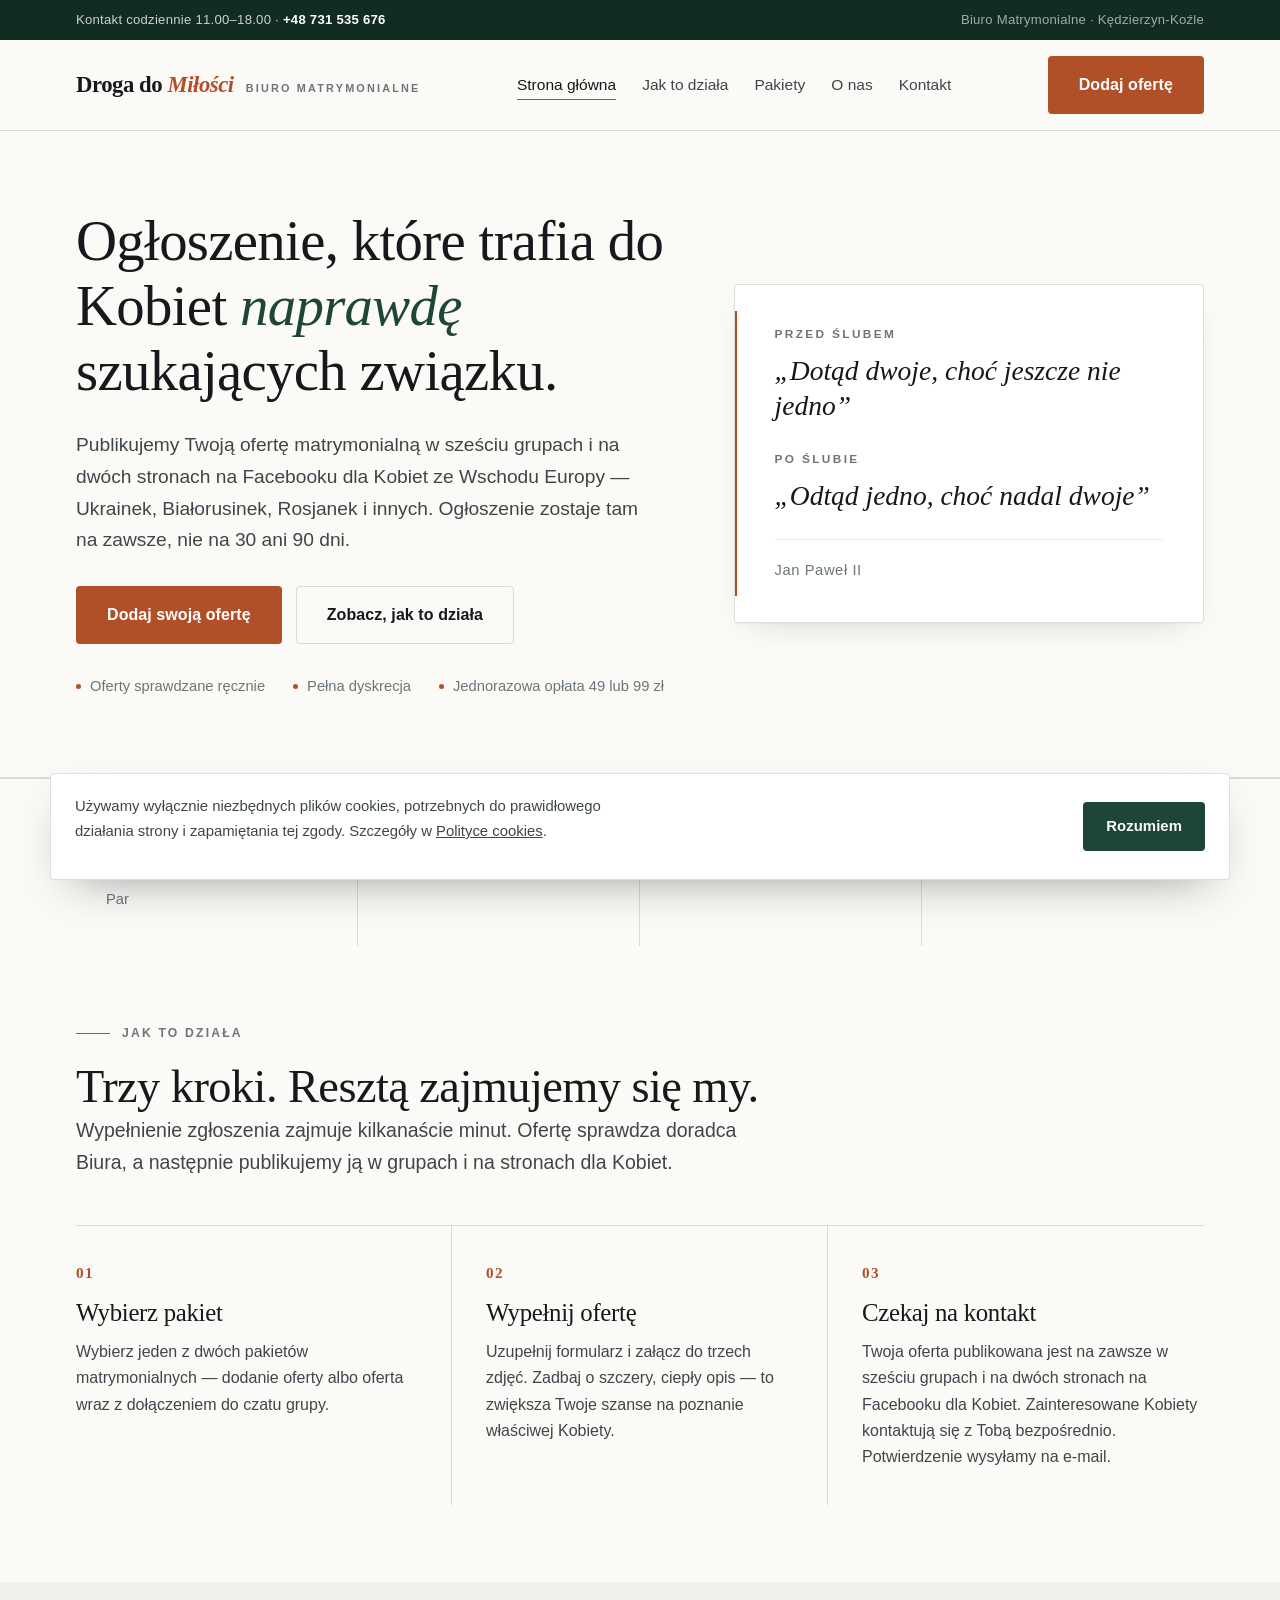
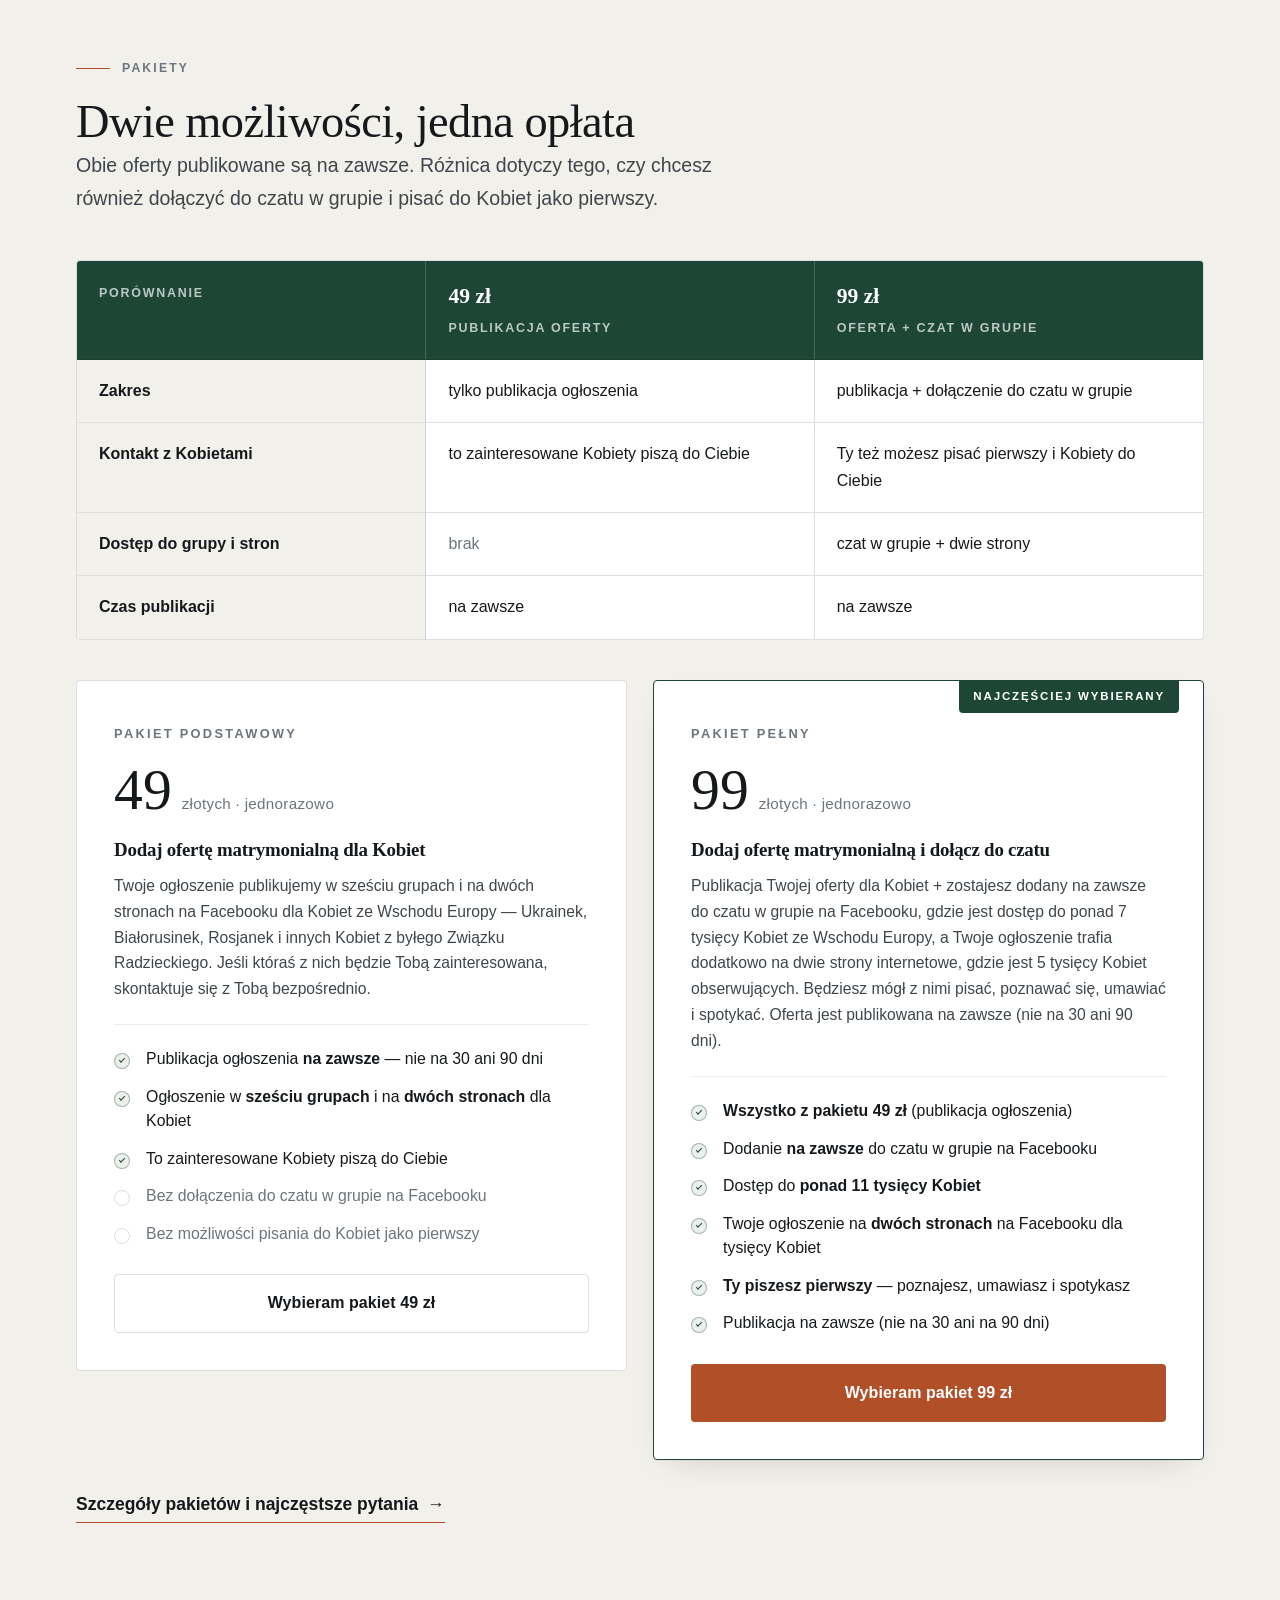
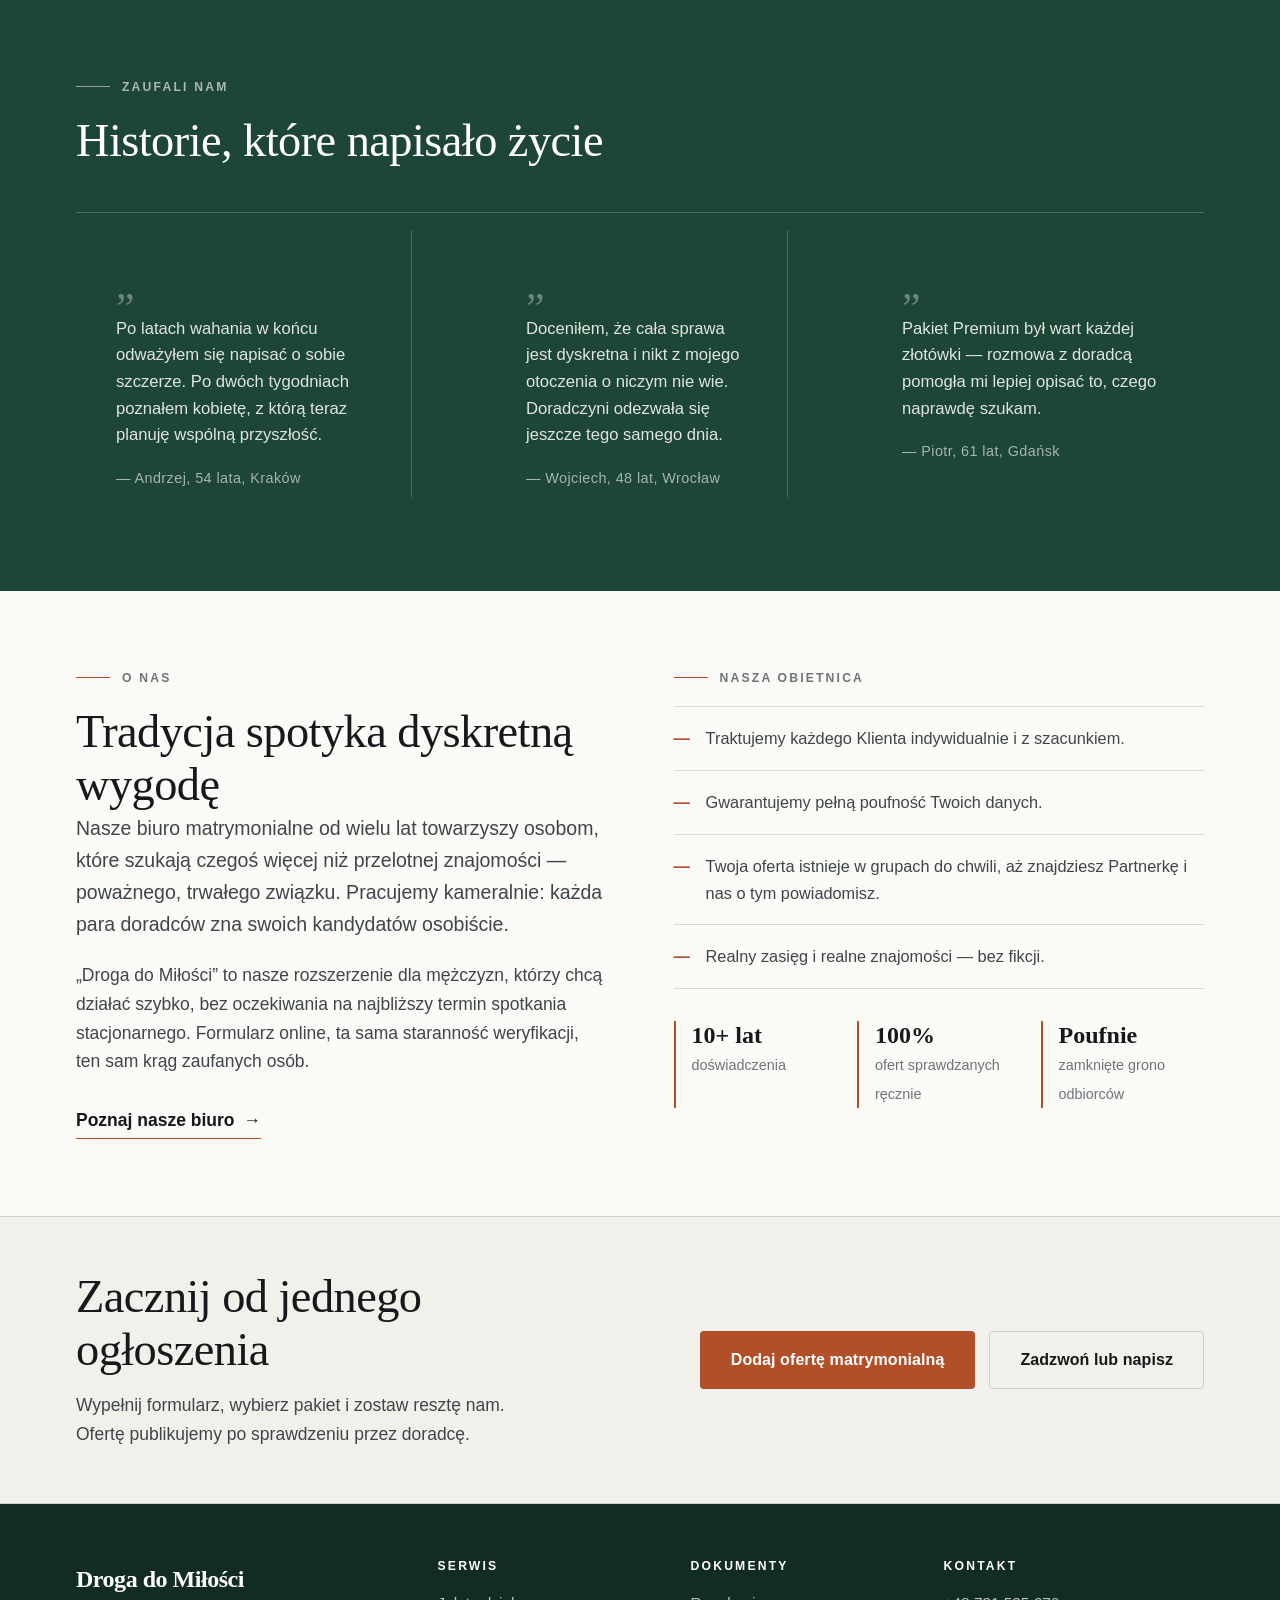
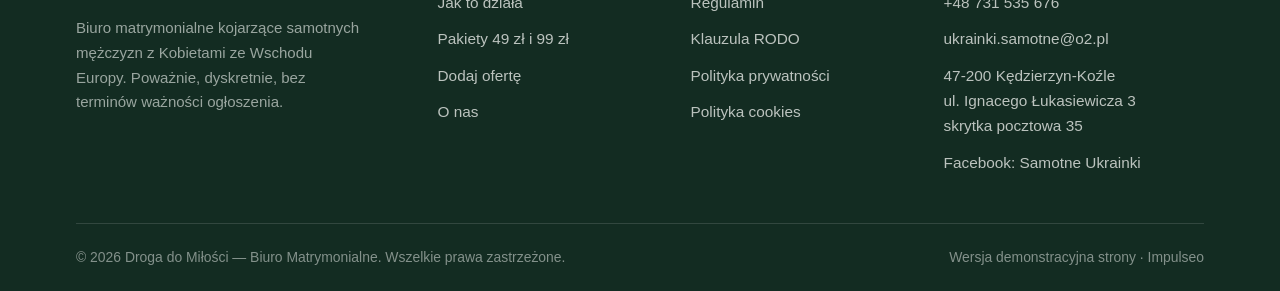
==== index.html @ b70438a6 "Demo strony Droga do Miłości — biuro matrymonialne Strona zbudowana od zera na stacku Impulseo (stat" ====
<!DOCTYPE html>
<html lang="pl">
<head>
<meta charset="utf-8">
<meta name="viewport" content="width=device-width, initial-scale=1">
<meta name="robots" content="noindex, nofollow">
<title>Droga do Miłości — Biuro Matrymonialne | Oferty dla Kobiet ze Wschodu Europy</title>
<meta name="description" content="Biuro matrymonialne publikuje Twoją ofertę w sześciu grupach i na dwóch stronach dla Kobiet ze Wschodu Europy. Pakiety 49 zł i 99 zł, publikacja na zawsze.">
<link rel="preload" href="assets/fonts/fraunces-500-latin.woff2" as="font" type="font/woff2" crossorigin>
<link rel="preload" href="assets/fonts/karla-400-latin.woff2" as="font" type="font/woff2" crossorigin>
<link rel="stylesheet" href="assets/style.css?v=03879633">
<link rel="icon" href="data:image/svg+xml,<svg xmlns=%22http://www.w3.org/2000/svg%22 viewBox=%220 0 64 64%22><rect width=%2264%22 height=%2264%22 fill=%22%231E4636%22/><text x=%2232%22 y=%2244%22 font-size=%2238%22 text-anchor=%22middle%22 fill=%22%23FBFAF7%22 font-family=%22Georgia,serif%22>D</text></svg>">
<script>document.documentElement.classList.add('js')</script>
</head>
<body class="">

<div class="topbar">
  <div class="wrap">
    <div>Kontakt codziennie 11.00–18.00 · <a href="tel:+48731535676">+48 731 535 676</a></div>
    <div class="topbar__note">Biuro Matrymonialne · Kędzierzyn-Koźle</div>
  </div>
</div>

<header class="nav">
  <div class="wrap nav__inner">
    <a class="brand" href="index.html">
      <span class="brand__mark">Droga do <em>Miłości</em></span>
      <span class="brand__sub">Biuro Matrymonialne</span>
    </a>
    <nav>
      <ul class="nav__links">
        <li><a href="index.html" class="is-active">Strona główna</a></li>
        <li><a href="index.html#jak-to-dziala">Jak to działa</a></li>
        <li><a href="pakiety.html">Pakiety</a></li>
        <li><a href="o-nas.html">O nas</a></li>
        <li><a href="kontakt.html">Kontakt</a></li>
      </ul>
    </nav>
    <a class="btn btn--primary nav__cta" href="dodaj-oferte.html">Dodaj ofertę</a>
    <button class="nav__burger" type="button" aria-label="Menu" aria-expanded="false"><span></span></button>
  </div>
</header>

<section class="hero">
  <div class="wrap hero__grid">
    <div>
      <h1>Ogłoszenie, które trafia do Kobiet <em>naprawdę</em> szukających związku.</h1>
      <p class="hero__lead">Publikujemy Twoją ofertę matrymonialną w sześciu grupach i na dwóch stronach na Facebooku dla Kobiet ze Wschodu Europy — Ukrainek, Białorusinek, Rosjanek i innych. Ogłoszenie zostaje tam na zawsze, nie na 30 ani 90 dni.</p>
      <div class="btn-row">
        <a class="btn btn--primary" href="dodaj-oferte.html">Dodaj swoją ofertę</a>
        <a class="btn btn--ghost" href="#jak-to-dziala">Zobacz, jak to działa</a>
      </div>
      <div class="hero__meta">
        <span>Oferty sprawdzane ręcznie</span>
        <span>Pełna dyskrecja</span>
        <span>Jednorazowa opłata 49 lub 99 zł</span>
      </div>
    </div>
    <aside class="quote-card">
      <div class="quote-card__line">
        <span class="quote-card__label">Przed ślubem</span>
        <p class="quote-card__text">„Dotąd dwoje, choć jeszcze nie jedno”</p>
      </div>
      <div class="quote-card__line">
        <span class="quote-card__label">Po ślubie</span>
        <p class="quote-card__text">„Odtąd jedno, choć nadal dwoje”</p>
      </div>
      <div class="quote-card__author">Jan Paweł II</div>
    </aside>
  </div>
</section>

<section class="figures">
  <div class="wrap figures__grid">
    <div class="figures__item"><span class="figures__num">10+</span><span class="figures__label">lat doświadczenia w kojarzeniu Par</span></div>
    <div class="figures__item"><span class="figures__num">1 200+</span><span class="figures__label">udanych Par, które się poznały</span></div>
    <div class="figures__item"><span class="figures__num">11 000+</span><span class="figures__label">Kobiet w zasięgu grup i stron</span></div>
    <div class="figures__item"><span class="figures__num">na zawsze</span><span class="figures__label">tyle trwa publikacja Twojej oferty</span></div>
  </div>
</section>

<section class="section" id="jak-to-dziala">
  <div class="wrap reveal">
    <div class="eyebrow">Jak to działa</div>
    <h2>Trzy kroki. Resztą zajmujemy się my.</h2>
    <p class="lead">Wypełnienie zgłoszenia zajmuje kilkanaście minut. Ofertę sprawdza doradca Biura, a następnie publikujemy ją w grupach i na stronach dla Kobiet.</p>
    <div class="steps">
      <div class="step">
        <span class="step__num">01</span>
        <h3>Wybierz pakiet</h3>
        <p>Wybierz jeden z dwóch pakietów matrymonialnych — dodanie oferty albo oferta wraz z dołączeniem do czatu grupy.</p>
      </div>
      <div class="step">
        <span class="step__num">02</span>
        <h3>Wypełnij ofertę</h3>
        <p>Uzupełnij formularz i załącz do trzech zdjęć. Zadbaj o szczery, ciepły opis — to zwiększa Twoje szanse na poznanie właściwej Kobiety.</p>
      </div>
      <div class="step">
        <span class="step__num">03</span>
        <h3>Czekaj na kontakt</h3>
        <p>Twoja oferta publikowana jest na zawsze w sześciu grupach i na dwóch stronach na Facebooku dla Kobiet. Zainteresowane Kobiety kontaktują się z Tobą bezpośrednio. Potwierdzenie wysyłamy na e-mail.</p>
      </div>
    </div>
  </div>
</section>

<section class="section section--paper2" id="pakiety">
  <div class="wrap">
    <div class="reveal">
      <div class="eyebrow">Pakiety</div>
      <h2>Dwie możliwości, jedna opłata</h2>
      <p class="lead">Obie oferty publikowane są na zawsze. Różnica dotyczy tego, czy chcesz również dołączyć do czatu w grupie i pisać do Kobiet jako pierwszy.</p>
    </div>

    <div class="compare reveal">
      <div class="compare__row compare__row--head">
        <div class="compare__cell compare__cell--label"><span class="compare__tag">Porównanie</span></div>
        <div class="compare__cell"><span class="compare__price">49 zł</span><span class="compare__tag">Publikacja oferty</span></div>
        <div class="compare__cell"><span class="compare__price">99 zł</span><span class="compare__tag">Oferta + czat w grupie</span></div>
      </div>
      <div class="compare__row">
        <div class="compare__cell compare__cell--label">Zakres</div>
        <div class="compare__cell">tylko publikacja ogłoszenia</div>
        <div class="compare__cell">publikacja + dołączenie do czatu w grupie</div>
      </div>
      <div class="compare__row">
        <div class="compare__cell compare__cell--label">Kontakt z Kobietami</div>
        <div class="compare__cell">to zainteresowane Kobiety piszą do Ciebie</div>
        <div class="compare__cell">Ty też możesz pisać pierwszy i Kobiety do Ciebie</div>
      </div>
      <div class="compare__row">
        <div class="compare__cell compare__cell--label">Dostęp do grupy i stron</div>
        <div class="compare__cell compare__cell--muted">brak</div>
        <div class="compare__cell">czat w grupie + dwie strony</div>
      </div>
      <div class="compare__row">
        <div class="compare__cell compare__cell--label">Czas publikacji</div>
        <div class="compare__cell">na zawsze</div>
        <div class="compare__cell">na zawsze</div>
      </div>
    </div>

    <div class="plans">

      <article class="plan">
        <span class="plan__name">Pakiet podstawowy</span>
        <div class="plan__price">49 <small>złotych · jednorazowo</small></div>
        <h3 class="plan__title">Dodaj ofertę matrymonialną dla Kobiet</h3>
        <p class="plan__desc">Twoje ogłoszenie publikujemy w sześciu grupach i na dwóch stronach na Facebooku dla Kobiet ze Wschodu Europy — Ukrainek, Białorusinek, Rosjanek i innych Kobiet z byłego Związku Radzieckiego. Jeśli któraś z nich będzie Tobą zainteresowana, skontaktuje się z Tobą bezpośrednio.</p>
        <ul class="plan__list">
          <li>Publikacja ogłoszenia <b>na zawsze</b> — nie na 30 ani 90 dni</li>
          <li>Ogłoszenie w <b>sześciu grupach</b> i na <b>dwóch stronach</b> dla Kobiet</li>
          <li>To zainteresowane Kobiety piszą do Ciebie</li>
          <li class="no">Bez dołączenia do czatu w grupie na Facebooku</li>
          <li class="no">Bez możliwości pisania do Kobiet jako pierwszy</li>
        </ul>
        <a class="btn btn--ghost btn--wide" href="dodaj-oferte.html?pakiet=49">Wybieram pakiet 49 zł</a>
      </article>

      <article class="plan plan--featured">
        <span class="plan__badge">Najczęściej wybierany</span>
        <span class="plan__name">Pakiet pełny</span>
        <div class="plan__price">99 <small>złotych · jednorazowo</small></div>
        <h3 class="plan__title">Dodaj ofertę matrymonialną i dołącz do czatu</h3>
        <p class="plan__desc">Publikacja Twojej oferty dla Kobiet + zostajesz dodany na zawsze do czatu w grupie na Facebooku, gdzie jest dostęp do ponad 7 tysięcy Kobiet ze Wschodu Europy, a Twoje ogłoszenie trafia dodatkowo na dwie strony internetowe, gdzie jest 5 tysięcy Kobiet obserwujących. Będziesz mógł z nimi pisać, poznawać się, umawiać i spotykać. Oferta jest publikowana na zawsze (nie na 30 ani 90 dni).</p>
        <ul class="plan__list">
          <li><b>Wszystko z pakietu 49 zł</b> (publikacja ogłoszenia)</li>
          <li>Dodanie <b>na zawsze</b> do czatu w grupie na Facebooku</li>
          <li>Dostęp do <b>ponad 11 tysięcy Kobiet</b></li>
          <li>Twoje ogłoszenie na <b>dwóch stronach</b> na Facebooku dla tysięcy Kobiet</li>
          <li><b>Ty piszesz pierwszy</b> — poznajesz, umawiasz i spotykasz</li>
          <li>Publikacja na zawsze (nie na 30 ani na 90 dni)</li>
        </ul>
        <a class="btn btn--primary btn--wide" href="dodaj-oferte.html?pakiet=99">Wybieram pakiet 99 zł</a>
      </article>

    </div>
    <div class="btn-row">
      <a class="link-arrow" href="pakiety.html">Szczegóły pakietów i najczęstsze pytania <span>&rarr;</span></a>
    </div>
  </div>
</section>

<section class="section section--green">
  <div class="wrap reveal">
    <div class="eyebrow">Zaufali nam</div>
    <h2>Historie, które napisało życie</h2>
    <div class="quotes">
      <figure class="quote">
        <span class="quote__mark">„</span>
        <p>Po latach wahania w końcu odważyłem się napisać o sobie szczerze. Po dwóch tygodniach poznałem kobietę, z którą teraz planuję wspólną przyszłość.</p>
        <figcaption class="quote__who">— Andrzej, 54 lata, Kraków</figcaption>
      </figure>
      <figure class="quote">
        <span class="quote__mark">„</span>
        <p>Doceniłem, że cała sprawa jest dyskretna i nikt z mojego otoczenia o niczym nie wie. Doradczyni odezwała się jeszcze tego samego dnia.</p>
        <figcaption class="quote__who">— Wojciech, 48 lat, Wrocław</figcaption>
      </figure>
      <figure class="quote">
        <span class="quote__mark">„</span>
        <p>Pakiet Premium był wart każdej złotówki — rozmowa z doradcą pomogła mi lepiej opisać to, czego naprawdę szukam.</p>
        <figcaption class="quote__who">— Piotr, 61 lat, Gdańsk</figcaption>
      </figure>
    </div>
  </div>
</section>

<section class="section">
  <div class="wrap split">
    <div class="reveal">
      <div class="eyebrow">O nas</div>
      <h2>Tradycja spotyka dyskretną wygodę</h2>
      <p class="lead">Nasze biuro matrymonialne od wielu lat towarzyszy osobom, które szukają czegoś więcej niż przelotnej znajomości — poważnego, trwałego związku. Pracujemy kameralnie: każda para doradców zna swoich kandydatów osobiście.</p>
      <p style="margin-top:1.1em;color:var(--ink-2)">„Droga do Miłości” to nasze rozszerzenie dla mężczyzn, którzy chcą działać szybko, bez oczekiwania na najbliższy termin spotkania stacjonarnego. Formularz online, ta sama staranność weryfikacji, ten sam krąg zaufanych osób.</p>
      <div class="btn-row"><a class="link-arrow" href="o-nas.html">Poznaj nasze biuro <span>&rarr;</span></a></div>
    </div>
    <div class="reveal">
      <div class="eyebrow">Nasza obietnica</div>
      <ul class="promise">
        <li>Traktujemy każdego Klienta indywidualnie i z szacunkiem.</li>
        <li>Gwarantujemy pełną poufność Twoich danych.</li>
        <li>Twoja oferta istnieje w grupach do chwili, aż znajdziesz Partnerkę i nas o tym powiadomisz.</li>
        <li>Realny zasięg i realne znajomości — bez fikcji.</li>
      </ul>
      <div class="mini-stats">
        <div><b>10+ lat</b><span>doświadczenia</span></div>
        <div><b>100%</b><span>ofert sprawdzanych ręcznie</span></div>
        <div><b>Poufnie</b><span>zamknięte grono odbiorców</span></div>
      </div>
    </div>
  </div>
</section>

<section class="cta-band">
  <div class="wrap cta-band__inner">
    <div>
      <h2>Zacznij od jednego ogłoszenia</h2>
      <p>Wypełnij formularz, wybierz pakiet i zostaw resztę nam. Ofertę publikujemy po sprawdzeniu przez doradcę.</p>
    </div>
    <div class="btn-row" style="margin-top:0">
      <a class="btn btn--primary" href="dodaj-oferte.html">Dodaj ofertę matrymonialną</a>
      <a class="btn btn--ghost" href="kontakt.html">Zadzwoń lub napisz</a>
    </div>
  </div>
</section>

<footer class="footer">
  <div class="wrap">
    <div class="footer__grid">
      <div class="footer__brand">
        <span class="brand__mark">Droga do Miłości</span>
        <p>Biuro matrymonialne kojarzące samotnych mężczyzn z Kobietami ze Wschodu Europy. Poważnie, dyskretnie, bez terminów ważności ogłoszenia.</p>
      </div>
      <div>
        <h4>Serwis</h4>
        <ul>
          <li><a href="index.html#jak-to-dziala">Jak to działa</a></li>
          <li><a href="pakiety.html">Pakiety 49 zł i 99 zł</a></li>
          <li><a href="dodaj-oferte.html">Dodaj ofertę</a></li>
          <li><a href="o-nas.html">O nas</a></li>
        </ul>
      </div>
      <div>
        <h4>Dokumenty</h4>
        <ul>
          <li><a href="regulamin.html">Regulamin</a></li>
          <li><a href="rodo.html">Klauzula RODO</a></li>
          <li><a href="rodo.html#prywatnosc">Polityka prywatności</a></li>
          <li><a href="rodo.html#cookies">Polityka cookies</a></li>
        </ul>
      </div>
      <div>
        <h4>Kontakt</h4>
        <ul>
          <li><a href="tel:+48731535676">+48 731 535 676</a></li>
          <li><a href="mailto:ukrainki.samotne@o2.pl">ukrainki.samotne@o2.pl</a></li>
          <li>47-200 Kędzierzyn-Koźle<br>ul. Ignacego Łukasiewicza 3<br>skrytka pocztowa 35</li>
          <li><a href="https://www.facebook.com/profile.php?id=100050317462253" target="_blank" rel="noopener">Facebook: Samotne Ukrainki</a></li>
        </ul>
      </div>
    </div>
    <div class="footer__bottom">
      <div>© 2026 Droga do Miłości — Biuro Matrymonialne. Wszelkie prawa zastrzeżone.</div>
      <div>Wersja demonstracyjna strony · Impulseo</div>
    </div>
  </div>
</footer>

<div class="cookiebar">
  <p>Używamy wyłącznie niezbędnych plików cookies, potrzebnych do prawidłowego działania strony i zapamiętania tej zgody. Szczegóły w <a href="rodo.html#cookies">Polityce cookies</a>.</p>
  <button class="btn btn--dark" data-cookie-accept type="button">Rozumiem</button>
</div>

<script src="assets/app.js?v=7e445b23" defer></script>
</body>
</html>
---- assets/style.css ----
@import url("fonts.css");

/* ============ TOKENY ============ */
:root{
  --paper:#FBFAF7;
  --paper-2:#F2F0EA;
  --paper-3:#E8E5DC;
  --ink:#15191C;
  --ink-2:#3E464B;
  --ink-3:#6C757B;
  --green:#1E4636;
  --green-deep:#132C22;
  --green-soft:#EAF0EC;
  --rust:#B14F28;
  --rust-deep:#8E3E1E;
  --line:rgba(21,25,28,.14);
  --line-soft:rgba(21,25,28,.08);
  --font-display:"Fraunces",Georgia,"Times New Roman",serif;
  --font-body:"Karla",-apple-system,BlinkMacSystemFont,"Segoe UI",sans-serif;
  --wrap:1180px;
  --radius:4px;
  --shadow:0 1px 2px rgba(21,25,28,.04), 0 12px 32px -18px rgba(21,25,28,.22);
}

/* ============ RESET ============ */
*,*::before,*::after{box-sizing:border-box}
html{-webkit-text-size-adjust:100%;scroll-behavior:smooth}
body{
  margin:0;
  background:var(--paper);
  color:var(--ink);
  font-family:var(--font-body);
  font-size:17.5px;
  line-height:1.65;
  font-feature-settings:"kern" 1;
  -webkit-font-smoothing:antialiased;
}
img{max-width:100%;display:block}
a{color:inherit}
button,input,select,textarea{font:inherit;color:inherit}
h1,h2,h3,h4{font-family:var(--font-display);font-weight:500;line-height:1.14;letter-spacing:-.012em;margin:0}
h1{font-size:clamp(2.35rem, 1.7rem + 2.5vw, 3.55rem)}
h2{font-size:clamp(1.9rem, 1.4rem + 1.9vw, 2.9rem)}
h3{font-size:clamp(1.25rem, 1.1rem + .6vw, 1.55rem)}
p{margin:0 0 1.05em}
p:last-child{margin-bottom:0}

/* ============ UKŁAD ============ */
.wrap{width:100%;max-width:var(--wrap);margin:0 auto;padding:0 26px}
.wrap-narrow{max-width:820px}
.section{padding-block:clamp(3.2rem, 2.4rem + 3vw, 5.4rem)}
.section--tight{padding-block:clamp(2.6rem, 2rem + 2.4vw, 4.2rem)}
.section--paper2{background:var(--paper-2)}
.section--green{background:var(--green);color:#F4F6F3}
.section--green h2,.section--green h3{color:#fff}
.hr{border:0;border-top:1px solid var(--line);margin:0}
[id]{scroll-margin-top:96px}

.eyebrow{
  display:flex;align-items:center;gap:12px;
  font-size:.76rem;letter-spacing:.18em;text-transform:uppercase;
  font-weight:600;color:var(--ink-3);margin-bottom:18px;
}
.eyebrow::before{content:"";width:34px;height:1px;background:var(--rust);flex:none}
.section--green .eyebrow{color:rgba(255,255,255,.62)}
.section--green .eyebrow::before{background:rgba(255,255,255,.5)}
.lead{font-size:clamp(1.05rem, 1rem + .35vw, 1.22rem);color:var(--ink-2);max-width:62ch}
.section--green .lead{color:rgba(244,246,243,.82)}

/* ============ PRZYCISKI ============ */
.btn{
  display:inline-flex;align-items:center;justify-content:center;gap:10px;
  padding:15px 30px;border-radius:var(--radius);border:1px solid transparent;
  font-weight:600;font-size:1rem;letter-spacing:.005em;text-decoration:none;
  cursor:pointer;transition:background .18s ease,color .18s ease,border-color .18s ease,transform .18s ease;
}
.btn--primary{background:var(--rust);color:#fff}
.btn--primary:hover{background:var(--rust-deep)}
.btn--dark{background:var(--green);color:#fff}
.btn--dark:hover{background:var(--green-deep)}
.btn--ghost{border-color:var(--line);background:transparent;color:var(--ink)}
.btn--ghost:hover{border-color:var(--ink);background:rgba(21,25,28,.04)}
.btn--light{background:#fff;color:var(--green)}
.btn--light:hover{background:var(--paper-2)}
.btn--wide{width:100%}
.btn:disabled{opacity:.45;cursor:not-allowed}
.btn-row{display:flex;flex-wrap:wrap;gap:14px;margin-top:30px}

.link-arrow{
  display:inline-flex;align-items:center;gap:9px;font-weight:600;
  text-decoration:none;border-bottom:1px solid var(--rust);padding-bottom:3px;color:var(--ink);
}
.link-arrow:hover{color:var(--rust)}
.link-arrow span{transition:transform .18s ease}
.link-arrow:hover span{transform:translateX(4px)}

/* ============ NAWIGACJA ============ */
.topbar{
  background:var(--green-deep);color:rgba(255,255,255,.78);
  font-size:.82rem;letter-spacing:.02em;
}
.topbar .wrap{display:flex;justify-content:space-between;gap:20px;padding-block:9px}
.topbar a{color:#fff;text-decoration:none;font-weight:600}
.topbar a:hover{text-decoration:underline}
.topbar__note{color:rgba(255,255,255,.6)}

.nav{position:sticky;top:0;z-index:60;background:rgba(251,250,247,.94);backdrop-filter:blur(8px);border-bottom:1px solid var(--line)}
.nav__inner{display:flex;align-items:center;justify-content:space-between;gap:24px;padding-block:16px}
.brand{display:flex;align-items:baseline;gap:12px;text-decoration:none;flex:none}
.brand__mark{font-family:var(--font-display);font-size:1.42rem;font-weight:600;letter-spacing:-.02em}
.brand__mark em{font-style:italic;color:var(--rust)}
.brand__sub{font-size:.68rem;letter-spacing:.2em;text-transform:uppercase;color:var(--ink-3);font-weight:600}
.nav__links{display:flex;align-items:center;gap:26px;list-style:none;margin:0;padding:0}
.nav__links a{text-decoration:none;font-size:.97rem;font-weight:500;color:var(--ink-2);padding-block:6px;border-bottom:1px solid transparent}
.nav__links a:hover{color:var(--ink)}
.nav__links a.is-active{color:var(--ink);border-bottom-color:var(--rust)}
.nav__cta{flex:none}
.nav__burger{display:none;width:46px;height:42px;border:1px solid var(--line);border-radius:var(--radius);background:#fff;cursor:pointer;align-items:center;justify-content:center}
.nav__burger span{display:block;width:20px;height:1.5px;background:var(--ink);position:relative}
.nav__burger span::before,.nav__burger span::after{content:"";position:absolute;left:0;width:20px;height:1.5px;background:var(--ink)}
.nav__burger span::before{top:-6px}.nav__burger span::after{top:6px}

/* ============ HERO ============ */
.hero{position:relative;overflow:hidden;border-bottom:1px solid var(--line)}
.hero__grid{display:grid;grid-template-columns:1.12fr .88fr;gap:clamp(2rem, 1rem + 3.4vw, 4rem);align-items:center;padding-block:clamp(3rem, 2rem + 3.6vw, 5rem)}
.hero h1 em{font-style:italic;color:var(--green)}
.hero__lead{margin-top:26px;font-size:clamp(1.05rem, 1rem + .4vw, 1.2rem);color:var(--ink-2);max-width:54ch}
.hero__meta{display:flex;flex-wrap:wrap;gap:10px 28px;margin-top:30px;font-size:.92rem;color:var(--ink-3)}
.hero__meta span{display:flex;align-items:center;gap:9px}
.hero__meta span::before{content:"";width:5px;height:5px;border-radius:50%;background:var(--rust);flex:none}

.quote-card{
  background:#fff;border:1px solid var(--line);border-radius:var(--radius);
  padding:clamp(1.8rem, 1.2rem + 1.6vw, 2.8rem);box-shadow:var(--shadow);position:relative;
}
.quote-card::before{
  content:"";position:absolute;left:0;top:26px;bottom:26px;width:2px;background:var(--rust);
}
.quote-card__line{margin-bottom:26px}
.quote-card__line:last-of-type{margin-bottom:0}
.quote-card__label{font-size:.74rem;letter-spacing:.2em;text-transform:uppercase;color:var(--ink-3);font-weight:600;display:block;margin-bottom:8px}
.quote-card__text{font-family:var(--font-display);font-size:clamp(1.25rem, 1.1rem + .8vw, 1.72rem);line-height:1.3;font-style:italic;color:var(--ink)}
.quote-card__author{margin-top:26px;padding-top:18px;border-top:1px solid var(--line-soft);font-size:.92rem;color:var(--ink-3);letter-spacing:.04em}

/* ============ PASEK LICZB ============ */
.figures{border-top:1px solid var(--line);background:var(--paper)}
.figures__grid{display:grid;grid-template-columns:repeat(4,1fr)}
.figures__item{padding:34px 30px;border-right:1px solid var(--line)}
.figures__item:last-child{border-right:0}
.figures__num{font-family:var(--font-display);font-size:clamp(1.9rem, 1.5rem + 1.4vw, 2.7rem);font-weight:500;line-height:1;color:var(--green);display:block}
.figures__label{margin-top:10px;font-size:.92rem;color:var(--ink-3);line-height:1.4}

/* ============ KROKI ============ */
.steps{display:grid;grid-template-columns:repeat(3,1fr);gap:0;margin-top:46px;border-top:1px solid var(--line)}
.step{padding:34px 34px 34px 0;border-right:1px solid var(--line)}
.step:last-child{border-right:0;padding-right:0}
.step:not(:first-child){padding-left:34px}
.step__num{font-family:var(--font-display);font-size:.95rem;font-weight:600;color:var(--rust);letter-spacing:.1em;display:block;margin-bottom:14px}
.step h3{margin-bottom:12px}
.step p{color:var(--ink-2);font-size:1rem}

/* ============ PAKIETY ============ */
.compare{margin-top:46px;border:1px solid var(--line);border-radius:var(--radius);overflow:hidden;background:#fff}
.compare__row{display:grid;grid-template-columns:.9fr 1fr 1fr;border-bottom:1px solid var(--line)}
.compare__row:last-child{border-bottom:0}
.compare__row--head{background:var(--green);color:#fff}
.compare__cell{padding:18px 22px;border-right:1px solid var(--line);font-size:1rem}
.compare__row--head .compare__cell{border-right-color:rgba(255,255,255,.18)}
.compare__cell:last-child{border-right:0}
.compare__cell--label{font-weight:600;background:var(--paper-2)}
.compare__row--head .compare__cell--label{background:transparent}
.compare__price{font-family:var(--font-display);font-size:1.35rem;font-weight:600;display:block}
.compare__tag{font-size:.78rem;letter-spacing:.14em;text-transform:uppercase;color:rgba(255,255,255,.7);font-weight:600}
.compare__cell--muted{color:var(--ink-3)}

.plans{display:grid;grid-template-columns:1fr 1fr;gap:26px;margin-top:40px;align-items:start}
.plan{background:#fff;border:1px solid var(--line);border-radius:var(--radius);padding:clamp(1.7rem, 1.2rem + 1.4vw, 2.5rem);position:relative}
.plan--featured{border-color:var(--green);box-shadow:var(--shadow)}
.plan__badge{position:absolute;top:-1px;right:24px;background:var(--green);color:#fff;font-size:.72rem;letter-spacing:.16em;text-transform:uppercase;font-weight:700;padding:7px 14px;border-radius:0 0 var(--radius) var(--radius)}
.plan__name{font-size:.8rem;letter-spacing:.18em;text-transform:uppercase;color:var(--ink-3);font-weight:600}
.plan__price{font-family:var(--font-display);font-size:clamp(2.6rem, 2rem + 2vw, 3.6rem);font-weight:500;line-height:1;margin:14px 0 4px;display:flex;align-items:baseline;gap:10px}
.plan__price small{font-family:var(--font-body);font-size:.95rem;font-weight:500;color:var(--ink-3);letter-spacing:.02em}
.plan__title{font-family:var(--font-display);font-size:1.18rem;font-weight:600;margin:20px 0 10px;line-height:1.3}
.plan__desc{color:var(--ink-2);font-size:.98rem}
.plan__list{list-style:none;margin:22px 0 0;padding:22px 0 0;border-top:1px solid var(--line-soft);display:grid;gap:13px}
.plan__list li{position:relative;padding-left:32px;font-size:.99rem;line-height:1.55}
.plan__list li::before{content:"";position:absolute;left:0;top:6px;width:16px;height:16px;border-radius:50%;background:var(--green-soft);border:1px solid rgba(30,70,54,.35)}
.plan__list li::after{content:"";position:absolute;left:5px;top:11px;width:6px;height:3px;border-left:1.5px solid var(--green);border-bottom:1.5px solid var(--green);transform:rotate(-45deg)}
.plan__list li.no::after{display:none}
.plan__list li.no::before{background:transparent;border-color:var(--line)}
.plan__list li.no{color:var(--ink-3)}
.plan__list li b{font-weight:700}
.plan .btn{margin-top:28px}

/* ============ OPINIE ============ */
.quotes{display:grid;grid-template-columns:repeat(3,1fr);gap:0;margin-top:44px;border-top:1px solid rgba(255,255,255,.2)}
.quote{padding:34px 34px 6px 0;border-right:1px solid rgba(255,255,255,.2)}
.quote:last-child{border-right:0;padding-right:0}
.quote:not(:first-child){padding-left:34px}
.quote__mark{font-family:var(--font-display);font-size:2.6rem;line-height:1;color:rgba(255,255,255,.35);display:block;margin-bottom:10px}
.quote p{font-size:1.04rem;line-height:1.6;color:rgba(244,246,243,.9)}
.quote__who{margin-top:18px;font-size:.9rem;color:rgba(255,255,255,.6);letter-spacing:.03em}

/* ============ SPLIT (o nas / obietnica) ============ */
.split{display:grid;grid-template-columns:1fr 1fr;gap:clamp(2rem, 1rem + 4vw, 4.4rem);align-items:start}
.promise{list-style:none;margin:0;padding:0;display:grid;gap:0;border-top:1px solid var(--line)}
.promise li{position:relative;padding:18px 0 18px 32px;border-bottom:1px solid var(--line);font-size:1.02rem;color:var(--ink-2)}
.promise li::before{content:"—";position:absolute;left:0;top:18px;color:var(--rust);font-weight:700}
.mini-stats{display:grid;grid-template-columns:repeat(3,1fr);gap:20px;margin-top:32px}
.mini-stats div{border-left:2px solid var(--rust);padding-left:16px}
.mini-stats b{font-family:var(--font-display);font-size:1.5rem;font-weight:600;display:block;line-height:1.2}
.mini-stats span{font-size:.9rem;color:var(--ink-3)}

/* ============ CTA PASEK ============ */
.cta-band{background:var(--paper-2);border-top:1px solid var(--line);border-bottom:1px solid var(--line)}
.cta-band__inner{display:flex;align-items:center;justify-content:space-between;gap:30px;padding-block:clamp(2.4rem, 1.8rem + 2vw, 3.6rem);flex-wrap:wrap}
.cta-band h2{max-width:20ch}
.cta-band p{color:var(--ink-2);margin-top:14px;max-width:46ch}

/* ============ TREŚĆ PRAWNA / PROZA ============ */
.prose h2{margin-top:2.6em;margin-bottom:.5em}
.prose h2:first-child{margin-top:0}
.prose h3{margin-top:1.8em;margin-bottom:.45em;font-size:1.18rem}
.prose p,.prose li{color:var(--ink-2)}
.prose ul{padding-left:1.15em;margin:0 0 1.1em}
.prose li{margin-bottom:.5em}
.split--doc{grid-template-columns:.32fr 1fr}
.doc-nav{position:sticky;top:96px;border-left:1px solid var(--line);padding-left:22px;display:grid;gap:11px}
.doc-nav a{text-decoration:none;font-size:.95rem;color:var(--ink-3)}
.doc-nav a:hover{color:var(--rust)}
.doc-nav strong{font-size:.76rem;letter-spacing:.18em;text-transform:uppercase;color:var(--ink);margin-bottom:4px}
.note{background:var(--paper-2);border-left:2px solid var(--rust);padding:18px 22px;font-size:.97rem;color:var(--ink-2);border-radius:0 var(--radius) var(--radius) 0}

/* ============ NAGŁÓWEK PODSTRONY ============ */
.pagehead{background:var(--paper-2);border-bottom:1px solid var(--line)}
.pagehead__inner{padding-block:clamp(2.6rem, 2rem + 2.6vw, 4.4rem);max-width:52rem}
.crumbs{font-size:.86rem;color:var(--ink-3);margin-bottom:18px}
.crumbs a{text-decoration:none}
.crumbs a:hover{color:var(--rust)}

/* ============ FORMULARZ ============ */
.form-layout{display:grid;grid-template-columns:1.55fr .85fr;gap:clamp(2rem, 1rem + 3vw, 3.4rem);align-items:start}
.form-step{border:1px solid var(--line);border-radius:var(--radius);background:#fff;padding:clamp(1.5rem, 1.1rem + 1.2vw, 2.3rem);margin-bottom:24px}
.form-step__head{display:flex;align-items:baseline;gap:14px;margin-bottom:6px}
.form-step__num{font-family:var(--font-display);font-size:.92rem;font-weight:600;color:var(--rust);letter-spacing:.1em}
.form-step__head h2{font-size:clamp(1.35rem, 1.2rem + .6vw, 1.7rem)}
.form-step__hint{color:var(--ink-3);font-size:.96rem;margin-bottom:24px}

.grid-2{display:grid;grid-template-columns:1fr 1fr;gap:18px}
.grid-3{display:grid;grid-template-columns:repeat(3,1fr);gap:18px}
.field{display:flex;flex-direction:column;gap:7px}
.field--full{grid-column:1/-1}
.field label{font-size:.9rem;font-weight:600;color:var(--ink-2)}
.field label .req{color:var(--rust)}
.field input,.field select,.field textarea{
  border:1px solid var(--line);border-radius:var(--radius);background:var(--paper);
  padding:13px 14px;font-size:1rem;width:100%;transition:border-color .15s ease,background .15s ease;
}
.field input:focus,.field select:focus,.field textarea:focus{outline:none;border-color:var(--green);background:#fff}
.field textarea{min-height:120px;resize:vertical}
.field.is-invalid input,.field.is-invalid select,.field.is-invalid textarea{border-color:var(--rust);background:#fff}

.pickers{display:grid;grid-template-columns:1fr 1fr;gap:18px}
.picker{position:relative;border:1px solid var(--line);border-radius:var(--radius);padding:34px 22px 24px 56px;cursor:pointer;background:var(--paper);transition:border-color .15s ease,background .15s ease}
.picker:hover{border-color:var(--ink-3)}
.picker input{position:absolute;opacity:0;pointer-events:none}
.picker__dot{position:absolute;left:22px;top:38px;width:18px;height:18px;border:1px solid var(--ink-3);border-radius:50%;background:#fff}
.picker input:checked ~ .picker__dot{border-color:var(--green);border-width:5px}
.picker:has(input:checked){border-color:var(--green);background:#fff;box-shadow:var(--shadow)}
.picker__price{display:block;font-family:var(--font-display);font-size:1.5rem;font-weight:600;line-height:1}
.picker__name{display:block;font-weight:600;margin-top:10px}
.picker__desc{display:block;font-size:.92rem;color:var(--ink-3);margin-top:8px;line-height:1.5}
.picker__flag{position:absolute;top:12px;left:22px;font-size:.68rem;letter-spacing:.14em;text-transform:uppercase;font-weight:700;color:var(--green)}

.uploads{display:grid;grid-template-columns:repeat(3,1fr);gap:16px}
.upload{border:1px dashed var(--line);border-radius:var(--radius);background:var(--paper);aspect-ratio:4/5;display:flex;flex-direction:column;align-items:center;justify-content:center;gap:8px;cursor:pointer;color:var(--ink-3);font-size:.9rem;text-align:center;padding:14px;position:relative;overflow:hidden;transition:border-color .15s ease}
.upload:hover{border-color:var(--green);color:var(--ink-2)}
.upload input{position:absolute;inset:0;opacity:0;cursor:pointer}
.upload__plus{font-family:var(--font-display);font-size:1.7rem;line-height:1}
.upload img{position:absolute;inset:0;width:100%;height:100%;object-fit:cover}
.upload__clear{position:absolute;top:8px;right:8px;z-index:3;width:26px;height:26px;border-radius:50%;border:1px solid var(--line);background:#fff;cursor:pointer;display:none;align-items:center;justify-content:center;font-size:.85rem;line-height:1}
.upload.has-file .upload__clear{display:flex}

.consents{display:grid;gap:16px}
.consent{display:grid;grid-template-columns:24px 1fr;gap:14px;align-items:start;font-size:.95rem;color:var(--ink-2);line-height:1.55;cursor:pointer}
.consent input{width:20px;height:20px;margin-top:2px;accent-color:var(--green)}
.consent a{color:var(--ink);text-decoration:underline;text-underline-offset:3px}
.consent.is-invalid{color:var(--rust-deep)}

.form-msg{margin-top:16px;font-size:.93rem;color:var(--rust-deep);display:none}
.form-msg.is-visible{display:block}

.summary{position:sticky;top:96px;border:1px solid var(--line);border-radius:var(--radius);background:#fff;overflow:hidden}
.summary__head{background:var(--green);color:#fff;padding:18px 22px;font-family:var(--font-display);font-size:1.15rem;font-weight:600}
.summary__body{padding:22px}
.summary__row{display:flex;justify-content:space-between;gap:14px;padding:11px 0;border-bottom:1px solid var(--line-soft);font-size:.96rem}
.summary__row span:first-child{color:var(--ink-3)}
.summary__row b{font-weight:600;text-align:right}
.summary__total{display:flex;justify-content:space-between;align-items:baseline;padding-top:18px;margin-top:6px}
.summary__total b{font-family:var(--font-display);font-size:1.9rem;font-weight:600}
.summary__note{font-size:.86rem;color:var(--ink-3);margin-top:16px;padding-top:16px;border-top:1px solid var(--line-soft);line-height:1.5}

/* ============ FAQ ============ */
.faq{border-top:1px solid var(--line);margin-top:40px}
.faq__item{border-bottom:1px solid var(--line)}
.faq__q{width:100%;background:none;border:0;text-align:left;padding:22px 44px 22px 0;font-family:var(--font-display);font-size:1.12rem;font-weight:600;cursor:pointer;position:relative}
.faq__q::after{content:"+";position:absolute;right:8px;top:50%;transform:translateY(-50%);font-size:1.4rem;color:var(--rust);font-family:var(--font-body);font-weight:400}
.faq__item.is-open .faq__q::after{content:"–"}
.faq__a{display:none;padding:0 60px 24px 0;color:var(--ink-2)}
.faq__item.is-open .faq__a{display:block}

/* ============ KONTAKT ============ */
.contact-grid{display:grid;grid-template-columns:repeat(3,1fr);gap:0;border-top:1px solid var(--line);margin-top:44px}
.contact-card{padding:32px 30px 32px 0;border-right:1px solid var(--line)}
.contact-card:last-child{border-right:0;padding-right:0}
.contact-card:not(:first-child){padding-left:30px}
.contact-card__label{font-size:.76rem;letter-spacing:.18em;text-transform:uppercase;color:var(--ink-3);font-weight:600;margin-bottom:14px}
.contact-card__main{font-family:var(--font-display);font-size:1.35rem;font-weight:600;line-height:1.3;word-break:break-word}
.contact-card__main a{text-decoration:none;border-bottom:1px solid var(--rust)}
.contact-card__sub{margin-top:10px;font-size:.95rem;color:var(--ink-3);line-height:1.5}

/* ============ STOPKA ============ */
.footer{background:var(--green-deep);color:rgba(244,246,243,.75);padding-block:56px 0;font-size:.96rem}
.footer a{color:rgba(244,246,243,.75);text-decoration:none}
.footer a:hover{color:#fff}
.footer__grid{display:grid;grid-template-columns:1.5fr 1fr 1fr 1.2fr;gap:36px}
.footer__brand .brand__mark{color:#fff;font-size:1.5rem}
.footer__brand p{margin-top:16px;max-width:34ch;color:rgba(244,246,243,.6);font-size:.94rem}
.footer h4{font-size:.76rem;letter-spacing:.18em;text-transform:uppercase;color:#fff;font-family:var(--font-body);font-weight:700;margin:0 0 16px}
.footer ul{list-style:none;margin:0;padding:0;display:grid;gap:11px}
.footer__bottom{margin-top:48px;border-top:1px solid rgba(255,255,255,.13);padding-block:22px;display:flex;justify-content:space-between;gap:20px;flex-wrap:wrap;font-size:.87rem;color:rgba(244,246,243,.5)}

/* ============ COOKIES / MODAL ============ */
.cookiebar{position:fixed;left:20px;right:20px;bottom:20px;z-index:80;background:#fff;border:1px solid var(--line);border-radius:var(--radius);box-shadow:0 18px 50px -24px rgba(21,25,28,.5);padding:20px 24px;display:none;gap:22px;align-items:center;justify-content:space-between;flex-wrap:wrap;max-width:var(--wrap);margin:0 auto}
.cookiebar.is-visible{display:flex}
.cookiebar p{font-size:.93rem;color:var(--ink-2);max-width:64ch}
.cookiebar .btn{padding:11px 22px;font-size:.93rem}

.modal{position:fixed;inset:0;z-index:90;background:rgba(19,44,34,.55);display:none;align-items:center;justify-content:center;padding:24px}
.modal.is-open{display:flex}
.modal__box{background:#fff;border-radius:var(--radius);max-width:520px;width:100%;padding:clamp(1.8rem, 1.4rem + 1.6vw, 2.8rem);text-align:center}
.modal__box h3{margin-bottom:12px}
.modal__box p{color:var(--ink-2)}
.spinner{width:34px;height:34px;border:2px solid var(--line);border-top-color:var(--green);border-radius:50%;margin:0 auto 20px;animation:spin .8s linear infinite}
@keyframes spin{to{transform:rotate(360deg)}}
.demo-flag{display:inline-block;margin-top:18px;font-size:.82rem;letter-spacing:.1em;text-transform:uppercase;color:var(--ink-3)}

/* ============ ANIMACJE ============ */
.js .reveal{opacity:0;transform:translateY(14px);transition:opacity .6s ease,transform .6s ease}
.js .reveal.is-in{opacity:1;transform:none}
@media (prefers-reduced-motion:reduce){
  .js .reveal{opacity:1;transform:none;transition:none}
  html{scroll-behavior:auto}
}

/* ============ RESPONSYWNOŚĆ ============ */
@media (max-width:1040px){
  .hero__grid{grid-template-columns:1fr;gap:38px}
  .form-layout{grid-template-columns:1fr}
  .summary{position:static}
  .footer__grid{grid-template-columns:1fr 1fr;gap:32px}
}
@media (max-width:900px){
  .nav__inner{flex-wrap:wrap;gap:12px}
  .brand{flex-direction:column;align-items:flex-start;gap:2px}
  .brand__mark{font-size:1.3rem}
  .brand__sub{font-size:.62rem;letter-spacing:.18em}
  .nav__inner > nav{order:3;flex-basis:100%;display:none}
  .nav__cta{display:none}
  .nav__burger{display:flex}
  .nav.is-open .nav__inner > nav{display:block}
  .nav.is-open .nav__links{display:grid;gap:0;padding-top:6px}
  .nav.is-open .nav__links a{display:block;padding:14px 0;border-bottom:1px solid var(--line-soft);font-size:1.05rem}
  .nav.is-open .nav__cta{display:flex;order:4;flex-basis:100%;margin:18px 0 6px}
  .steps,.quotes,.contact-grid,.figures__grid{grid-template-columns:1fr}
  .step,.quote,.contact-card{border-right:0;border-bottom:1px solid var(--line);padding:26px 0}
  .step:not(:first-child),.quote:not(:first-child),.contact-card:not(:first-child){padding-left:0}
  .step:last-child,.contact-card:last-child{border-bottom:0}
  .quote{border-bottom-color:rgba(255,255,255,.2)}
  .quote:last-child{border-bottom:0}
  .figures__item{border-right:0;border-bottom:1px solid var(--line);padding:24px 0}
  .figures__item:last-child{border-bottom:0}
  .plans,.split,.pickers,.grid-2,.grid-3{grid-template-columns:1fr}
  .compare__row{grid-template-columns:1fr}
  .compare__cell{border-right:0;border-bottom:1px solid var(--line)}
  .compare__row:last-child .compare__cell:last-child{border-bottom:0}
  .compare__row--head{display:none}
  .compare__cell--label{font-size:.78rem;letter-spacing:.16em;text-transform:uppercase;color:var(--ink-3)}
  .doc-nav{display:none}
  .split--doc{grid-template-columns:1fr}
  .topbar .wrap{flex-direction:column;gap:4px;text-align:center;font-size:.8rem}
  .topbar__note{display:none}
  .uploads{grid-template-columns:1fr 1fr}
  .mini-stats{grid-template-columns:1fr;gap:14px}
}
@media (max-width:560px){
  body{font-size:17px}
  .wrap{padding:0 20px}
  .btn{width:100%}
  .btn-row{flex-direction:column}
  .cookiebar{left:12px;right:12px;bottom:12px;padding:18px}
  .footer__grid{grid-template-columns:1fr}
  .uploads{grid-template-columns:1fr}
}
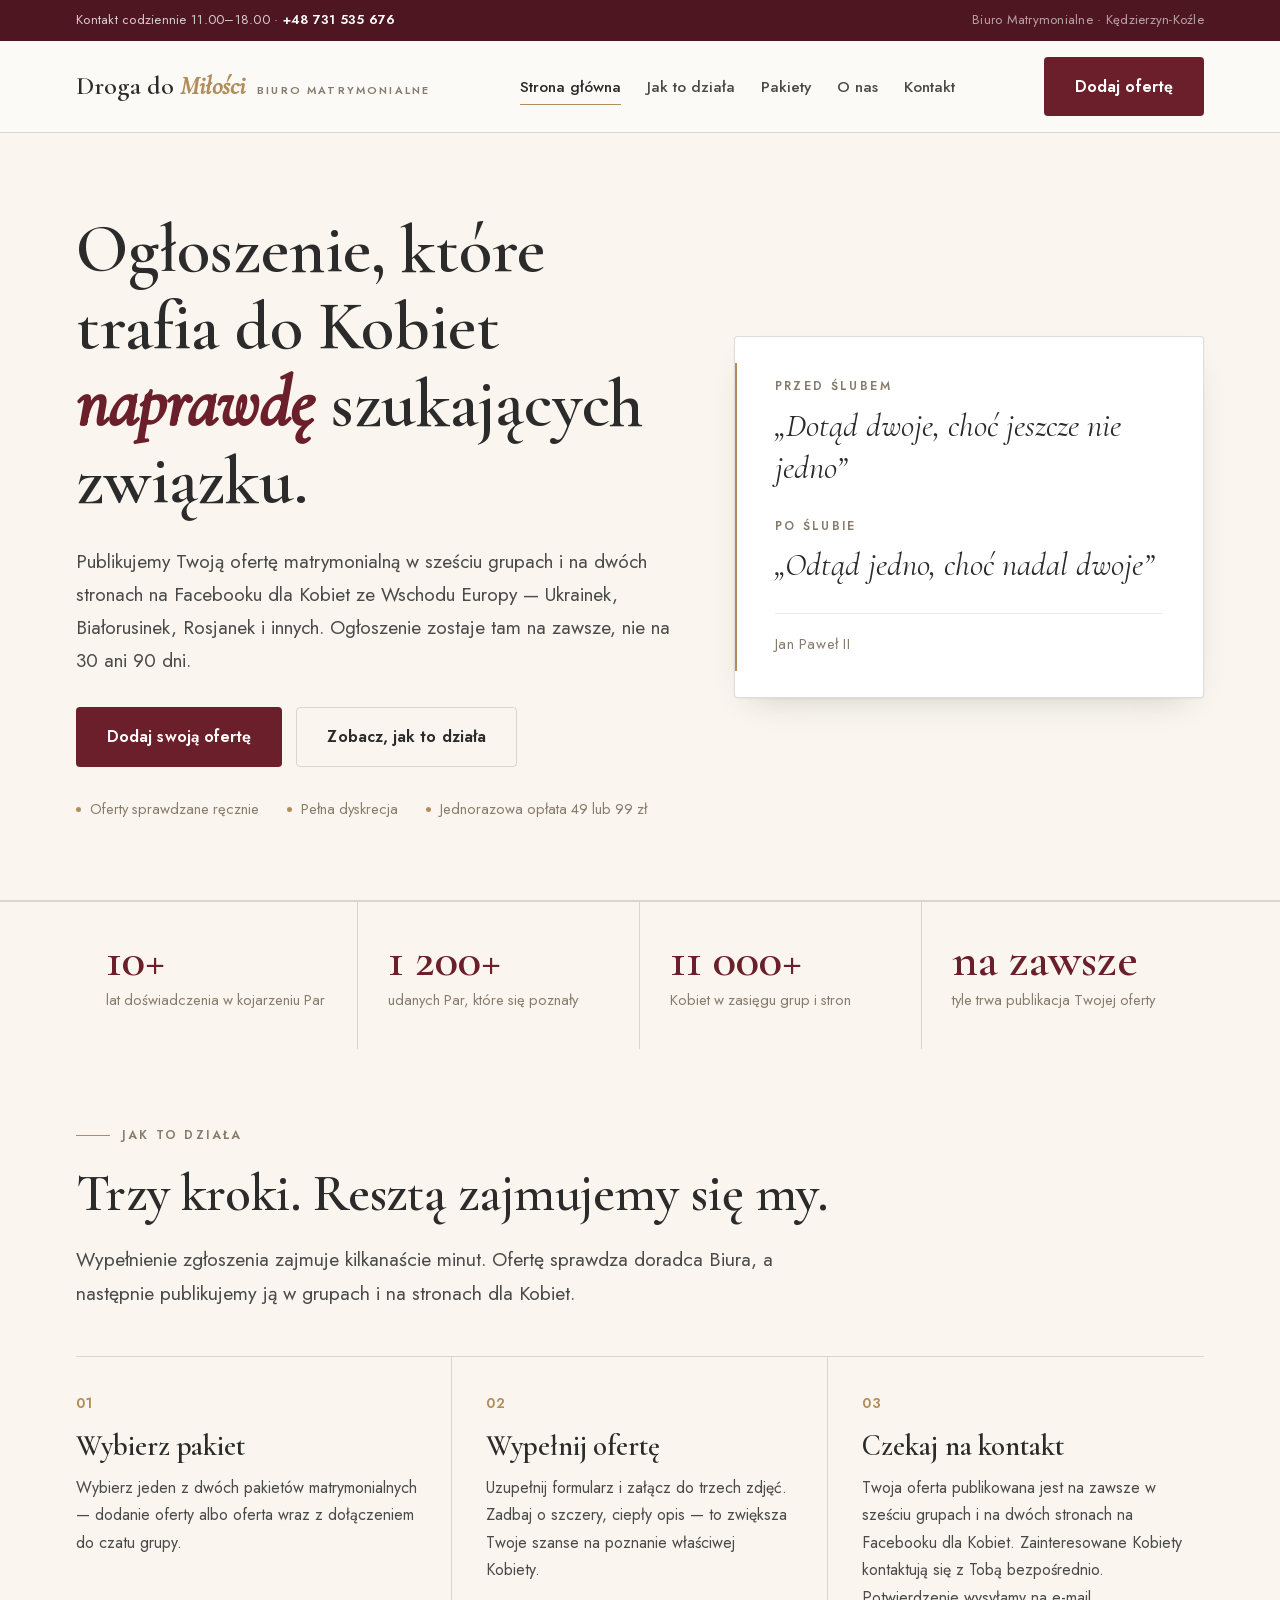
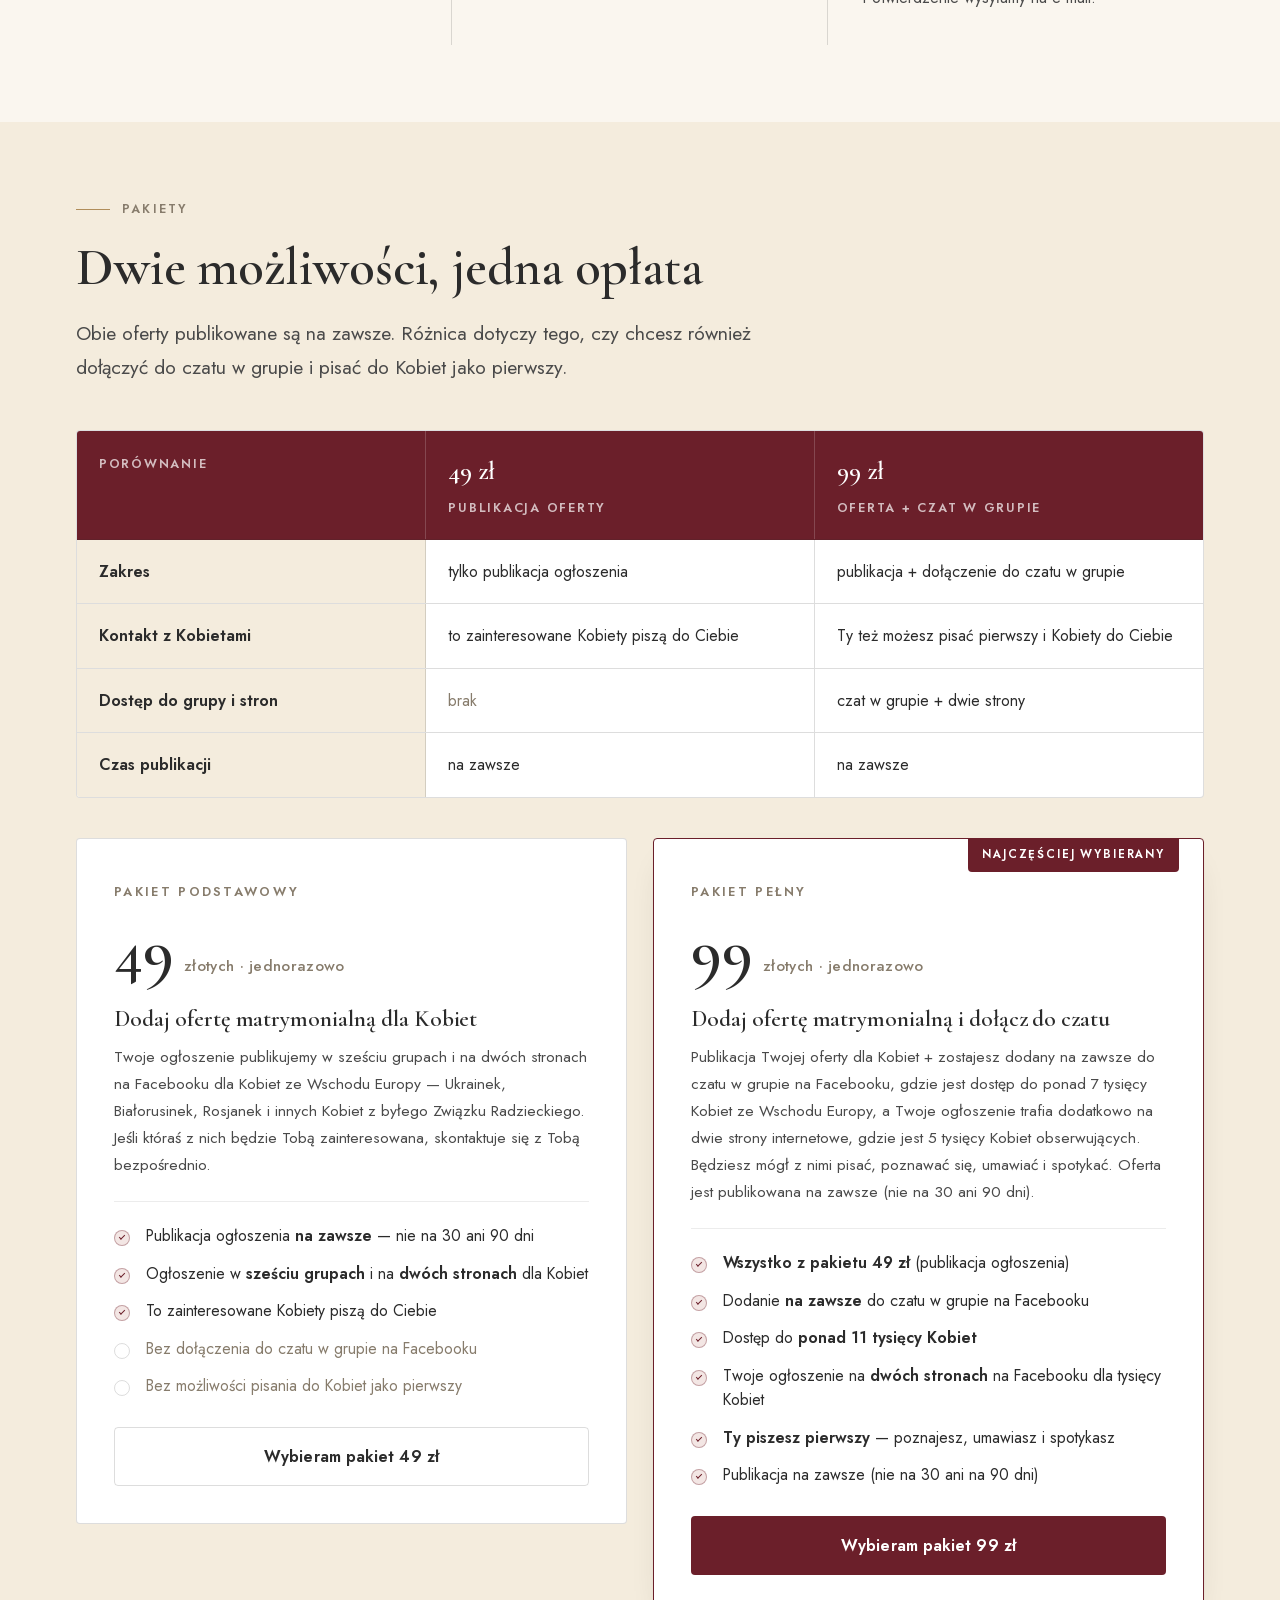
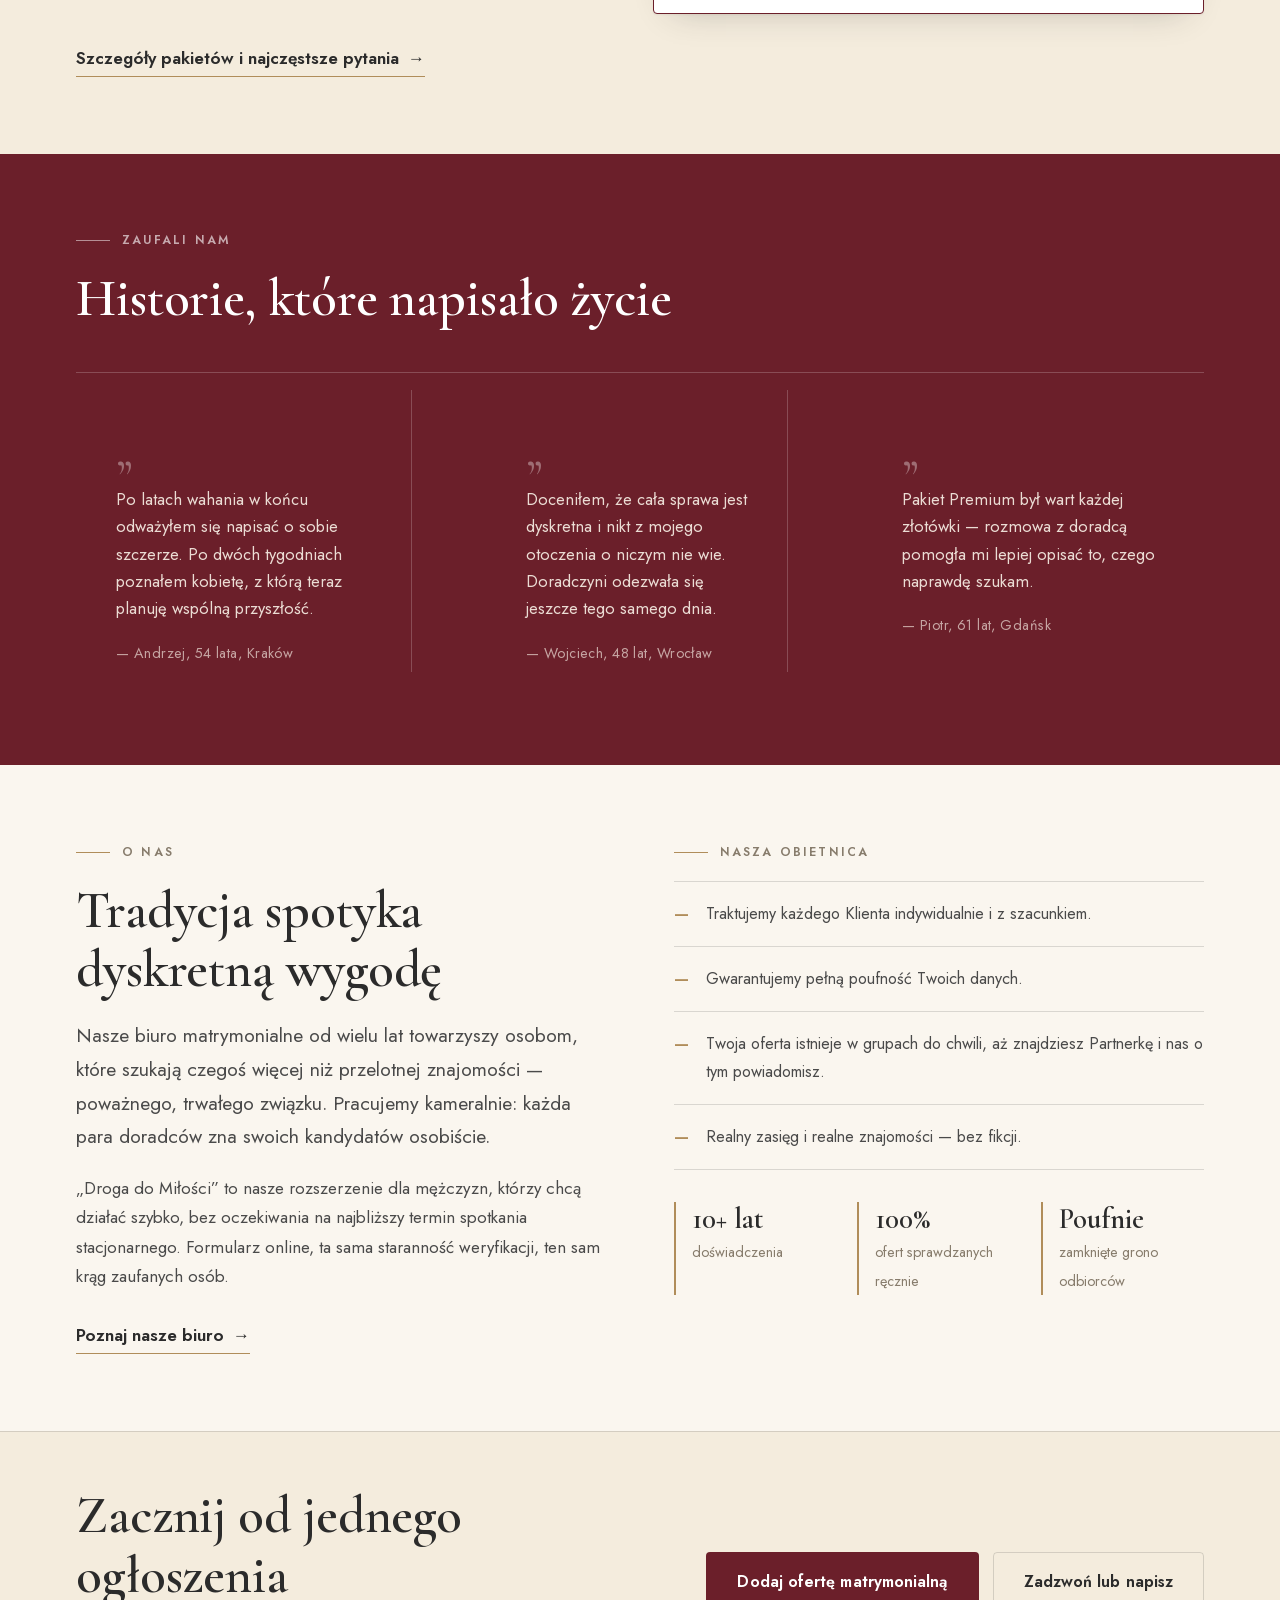
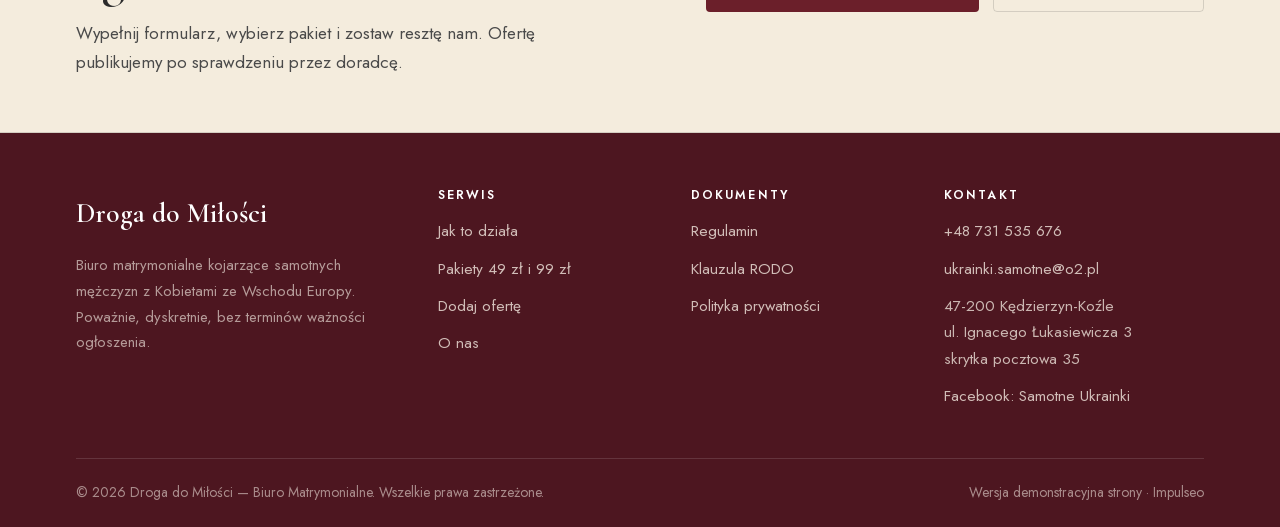
==== commit 906063cb: "Paleta bordo+krem i kroje z poprzedniego dema, usunięcie cookies - kolory: bordo #6B1F2A, krem #FAF6" ====
--- a/index.html
+++ b/index.html
@@ -6,10 +6,10 @@
 <meta name="robots" content="noindex, nofollow">
 <title>Droga do Miłości — Biuro Matrymonialne | Oferty dla Kobiet ze Wschodu Europy</title>
 <meta name="description" content="Biuro matrymonialne publikuje Twoją ofertę w sześciu grupach i na dwóch stronach dla Kobiet ze Wschodu Europy. Pakiety 49 zł i 99 zł, publikacja na zawsze.">
-<link rel="preload" href="assets/fonts/fraunces-500-latin.woff2" as="font" type="font/woff2" crossorigin>
-<link rel="preload" href="assets/fonts/karla-400-latin.woff2" as="font" type="font/woff2" crossorigin>
-<link rel="stylesheet" href="assets/style.css?v=03879633">
-<link rel="icon" href="data:image/svg+xml,<svg xmlns=%22http://www.w3.org/2000/svg%22 viewBox=%220 0 64 64%22><rect width=%2264%22 height=%2264%22 fill=%22%231E4636%22/><text x=%2232%22 y=%2244%22 font-size=%2238%22 text-anchor=%22middle%22 fill=%22%23FBFAF7%22 font-family=%22Georgia,serif%22>D</text></svg>">
+<link rel="preload" href="assets/fonts/cormorant-garamond-600-latin.woff2" as="font" type="font/woff2" crossorigin>
+<link rel="preload" href="assets/fonts/jost-400-latin.woff2" as="font" type="font/woff2" crossorigin>
+<link rel="stylesheet" href="assets/style.css?v=08dea367">
+<link rel="icon" href="data:image/svg+xml,<svg xmlns=%22http://www.w3.org/2000/svg%22 viewBox=%220 0 64 64%22><rect width=%2264%22 height=%2264%22 fill=%22%236B1F2A%22/><text x=%2232%22 y=%2244%22 font-size=%2238%22 text-anchor=%22middle%22 fill=%22%23FAF6EF%22 font-family=%22Georgia,serif%22>D</text></svg>">
 <script>document.documentElement.classList.add('js')</script>
 </head>
 <body class="">
@@ -181,7 +181,7 @@
   </div>
 </section>
 
-<section class="section section--green">
+<section class="section section--wine">
   <div class="wrap reveal">
     <div class="eyebrow">Zaufali nam</div>
     <h2>Historie, które napisało życie</h2>
@@ -266,7 +266,6 @@
           <li><a href="regulamin.html">Regulamin</a></li>
           <li><a href="rodo.html">Klauzula RODO</a></li>
           <li><a href="rodo.html#prywatnosc">Polityka prywatności</a></li>
-          <li><a href="rodo.html#cookies">Polityka cookies</a></li>
         </ul>
       </div>
       <div>
@@ -286,11 +285,7 @@
   </div>
 </footer>
 
-<div class="cookiebar">
-  <p>Używamy wyłącznie niezbędnych plików cookies, potrzebnych do prawidłowego działania strony i zapamiętania tej zgody. Szczegóły w <a href="rodo.html#cookies">Polityce cookies</a>.</p>
-  <button class="btn btn--dark" data-cookie-accept type="button">Rozumiem</button>
-</div>
-
-<script src="assets/app.js?v=7e445b23" defer></script>
+
+<script src="assets/app.js?v=b188be9a" defer></script>
 </body>
 </html>
--- a/assets/style.css
+++ b/assets/style.css
@@ -2,24 +2,24 @@
 
 /* ============ TOKENY ============ */
 :root{
-  --paper:#FBFAF7;
-  --paper-2:#F2F0EA;
-  --paper-3:#E8E5DC;
-  --ink:#15191C;
-  --ink-2:#3E464B;
-  --ink-3:#6C757B;
-  --green:#1E4636;
-  --green-deep:#132C22;
-  --green-soft:#EAF0EC;
-  --rust:#B14F28;
-  --rust-deep:#8E3E1E;
-  --line:rgba(21,25,28,.14);
-  --line-soft:rgba(21,25,28,.08);
-  --font-display:"Fraunces",Georgia,"Times New Roman",serif;
-  --font-body:"Karla",-apple-system,BlinkMacSystemFont,"Segoe UI",sans-serif;
+  --paper:#FAF6EF;
+  --paper-2:#F4ECDD;
+  --paper-3:#E9DDCA;
+  --ink:#2B2B2B;
+  --ink-2:#4A4A4A;
+  --ink-3:#877C6C;
+  --wine:#6B1F2A;
+  --wine-deep:#4D1620;
+  --wine-soft:#F3E6E4;
+  --gold:#B08D5A;
+  --gold-deep:#96743F;
+  --line:rgba(43,43,43,.16);
+  --line-soft:rgba(43,43,43,.09);
+  --font-display:"Cormorant Garamond",Georgia,"Times New Roman",serif;
+  --font-body:"Jost",-apple-system,BlinkMacSystemFont,"Segoe UI",sans-serif;
   --wrap:1180px;
   --radius:4px;
-  --shadow:0 1px 2px rgba(21,25,28,.04), 0 12px 32px -18px rgba(21,25,28,.22);
+  --shadow:0 1px 2px rgba(43,43,43,.05), 0 14px 34px -20px rgba(43,43,43,.3);
 }
 
 /* ============ RESET ============ */
@@ -30,18 +30,18 @@
   background:var(--paper);
   color:var(--ink);
   font-family:var(--font-body);
-  font-size:17.5px;
-  line-height:1.65;
+  font-size:17px;
+  line-height:1.72;
   font-feature-settings:"kern" 1;
   -webkit-font-smoothing:antialiased;
 }
 img{max-width:100%;display:block}
 a{color:inherit}
 button,input,select,textarea{font:inherit;color:inherit}
-h1,h2,h3,h4{font-family:var(--font-display);font-weight:500;line-height:1.14;letter-spacing:-.012em;margin:0}
-h1{font-size:clamp(2.35rem, 1.7rem + 2.5vw, 3.55rem)}
-h2{font-size:clamp(1.9rem, 1.4rem + 1.9vw, 2.9rem)}
-h3{font-size:clamp(1.25rem, 1.1rem + .6vw, 1.55rem)}
+h1,h2,h3,h4{font-family:var(--font-display);font-weight:600;line-height:1.12;letter-spacing:-.002em;margin:0}
+h1{font-size:clamp(2.8rem, 2rem + 3vw, 4.3rem)}
+h2{font-size:clamp(2.2rem, 1.7rem + 2.1vw, 3.3rem)}
+h3{font-size:clamp(1.45rem, 1.25rem + .7vw, 1.8rem)}
 p{margin:0 0 1.05em}
 p:last-child{margin-bottom:0}
 
@@ -51,8 +51,8 @@
 .section{padding-block:clamp(3.2rem, 2.4rem + 3vw, 5.4rem)}
 .section--tight{padding-block:clamp(2.6rem, 2rem + 2.4vw, 4.2rem)}
 .section--paper2{background:var(--paper-2)}
-.section--green{background:var(--green);color:#F4F6F3}
-.section--green h2,.section--green h3{color:#fff}
+.section--wine{background:var(--wine);color:#F6EDE3}
+.section--wine h2,.section--wine h3{color:#fff}
 .hr{border:0;border-top:1px solid var(--line);margin:0}
 [id]{scroll-margin-top:96px}
 
@@ -61,11 +61,12 @@
   font-size:.76rem;letter-spacing:.18em;text-transform:uppercase;
   font-weight:600;color:var(--ink-3);margin-bottom:18px;
 }
-.eyebrow::before{content:"";width:34px;height:1px;background:var(--rust);flex:none}
-.section--green .eyebrow{color:rgba(255,255,255,.62)}
-.section--green .eyebrow::before{background:rgba(255,255,255,.5)}
+.eyebrow::before{content:"";width:34px;height:1px;background:var(--gold);flex:none}
+.section--wine .eyebrow{color:rgba(255,255,255,.62)}
+.section--wine .eyebrow::before{background:rgba(255,255,255,.5)}
 .lead{font-size:clamp(1.05rem, 1rem + .35vw, 1.22rem);color:var(--ink-2);max-width:62ch}
-.section--green .lead{color:rgba(244,246,243,.82)}
+h1 + .lead,h2 + .lead{margin-top:20px}
+.section--wine .lead{color:rgba(246,237,227,.84)}
 
 /* ============ PRZYCISKI ============ */
 .btn{
@@ -74,13 +75,13 @@
   font-weight:600;font-size:1rem;letter-spacing:.005em;text-decoration:none;
   cursor:pointer;transition:background .18s ease,color .18s ease,border-color .18s ease,transform .18s ease;
 }
-.btn--primary{background:var(--rust);color:#fff}
-.btn--primary:hover{background:var(--rust-deep)}
-.btn--dark{background:var(--green);color:#fff}
-.btn--dark:hover{background:var(--green-deep)}
+.btn--primary{background:var(--wine);color:#fff}
+.btn--primary:hover{background:var(--wine-deep)}
+.btn--dark{background:var(--wine-deep);color:#fff}
+.btn--dark:hover{background:#3B1014}
 .btn--ghost{border-color:var(--line);background:transparent;color:var(--ink)}
 .btn--ghost:hover{border-color:var(--ink);background:rgba(21,25,28,.04)}
-.btn--light{background:#fff;color:var(--green)}
+.btn--light{background:#fff;color:var(--wine)}
 .btn--light:hover{background:var(--paper-2)}
 .btn--wide{width:100%}
 .btn:disabled{opacity:.45;cursor:not-allowed}
@@ -88,15 +89,15 @@
 
 .link-arrow{
   display:inline-flex;align-items:center;gap:9px;font-weight:600;
-  text-decoration:none;border-bottom:1px solid var(--rust);padding-bottom:3px;color:var(--ink);
-}
-.link-arrow:hover{color:var(--rust)}
+  text-decoration:none;border-bottom:1px solid var(--gold);padding-bottom:3px;color:var(--ink);
+}
+.link-arrow:hover{color:var(--gold)}
 .link-arrow span{transition:transform .18s ease}
 .link-arrow:hover span{transform:translateX(4px)}
 
 /* ============ NAWIGACJA ============ */
 .topbar{
-  background:var(--green-deep);color:rgba(255,255,255,.78);
+  background:var(--wine-deep);color:rgba(255,255,255,.78);
   font-size:.82rem;letter-spacing:.02em;
 }
 .topbar .wrap{display:flex;justify-content:space-between;gap:20px;padding-block:9px}
@@ -107,13 +108,13 @@
 .nav{position:sticky;top:0;z-index:60;background:rgba(251,250,247,.94);backdrop-filter:blur(8px);border-bottom:1px solid var(--line)}
 .nav__inner{display:flex;align-items:center;justify-content:space-between;gap:24px;padding-block:16px}
 .brand{display:flex;align-items:baseline;gap:12px;text-decoration:none;flex:none}
-.brand__mark{font-family:var(--font-display);font-size:1.42rem;font-weight:600;letter-spacing:-.02em}
-.brand__mark em{font-style:italic;color:var(--rust)}
+.brand__mark{font-family:var(--font-display);font-size:1.62rem;font-weight:600;letter-spacing:0}
+.brand__mark em{font-style:italic;color:var(--gold)}
 .brand__sub{font-size:.68rem;letter-spacing:.2em;text-transform:uppercase;color:var(--ink-3);font-weight:600}
 .nav__links{display:flex;align-items:center;gap:26px;list-style:none;margin:0;padding:0}
 .nav__links a{text-decoration:none;font-size:.97rem;font-weight:500;color:var(--ink-2);padding-block:6px;border-bottom:1px solid transparent}
 .nav__links a:hover{color:var(--ink)}
-.nav__links a.is-active{color:var(--ink);border-bottom-color:var(--rust)}
+.nav__links a.is-active{color:var(--ink);border-bottom-color:var(--gold)}
 .nav__cta{flex:none}
 .nav__burger{display:none;width:46px;height:42px;border:1px solid var(--line);border-radius:var(--radius);background:#fff;cursor:pointer;align-items:center;justify-content:center}
 .nav__burger span{display:block;width:20px;height:1.5px;background:var(--ink);position:relative}
@@ -123,23 +124,23 @@
 /* ============ HERO ============ */
 .hero{position:relative;overflow:hidden;border-bottom:1px solid var(--line)}
 .hero__grid{display:grid;grid-template-columns:1.12fr .88fr;gap:clamp(2rem, 1rem + 3.4vw, 4rem);align-items:center;padding-block:clamp(3rem, 2rem + 3.6vw, 5rem)}
-.hero h1 em{font-style:italic;color:var(--green)}
+.hero h1 em{font-style:italic;color:var(--wine)}
 .hero__lead{margin-top:26px;font-size:clamp(1.05rem, 1rem + .4vw, 1.2rem);color:var(--ink-2);max-width:54ch}
 .hero__meta{display:flex;flex-wrap:wrap;gap:10px 28px;margin-top:30px;font-size:.92rem;color:var(--ink-3)}
 .hero__meta span{display:flex;align-items:center;gap:9px}
-.hero__meta span::before{content:"";width:5px;height:5px;border-radius:50%;background:var(--rust);flex:none}
+.hero__meta span::before{content:"";width:5px;height:5px;border-radius:50%;background:var(--gold);flex:none}
 
 .quote-card{
   background:#fff;border:1px solid var(--line);border-radius:var(--radius);
   padding:clamp(1.8rem, 1.2rem + 1.6vw, 2.8rem);box-shadow:var(--shadow);position:relative;
 }
 .quote-card::before{
-  content:"";position:absolute;left:0;top:26px;bottom:26px;width:2px;background:var(--rust);
+  content:"";position:absolute;left:0;top:26px;bottom:26px;width:2px;background:var(--gold);
 }
 .quote-card__line{margin-bottom:26px}
 .quote-card__line:last-of-type{margin-bottom:0}
 .quote-card__label{font-size:.74rem;letter-spacing:.2em;text-transform:uppercase;color:var(--ink-3);font-weight:600;display:block;margin-bottom:8px}
-.quote-card__text{font-family:var(--font-display);font-size:clamp(1.25rem, 1.1rem + .8vw, 1.72rem);line-height:1.3;font-style:italic;color:var(--ink)}
+.quote-card__text{font-family:var(--font-display);font-size:clamp(1.5rem, 1.25rem + 1vw, 2.05rem);line-height:1.3;font-style:italic;color:var(--ink)}
 .quote-card__author{margin-top:26px;padding-top:18px;border-top:1px solid var(--line-soft);font-size:.92rem;color:var(--ink-3);letter-spacing:.04em}
 
 /* ============ PASEK LICZB ============ */
@@ -147,7 +148,7 @@
 .figures__grid{display:grid;grid-template-columns:repeat(4,1fr)}
 .figures__item{padding:34px 30px;border-right:1px solid var(--line)}
 .figures__item:last-child{border-right:0}
-.figures__num{font-family:var(--font-display);font-size:clamp(1.9rem, 1.5rem + 1.4vw, 2.7rem);font-weight:500;line-height:1;color:var(--green);display:block}
+.figures__num{font-family:var(--font-display);font-size:clamp(2.2rem, 1.7rem + 1.7vw, 3.1rem);font-weight:600;line-height:1;color:var(--wine);display:block}
 .figures__label{margin-top:10px;font-size:.92rem;color:var(--ink-3);line-height:1.4}
 
 /* ============ KROKI ============ */
@@ -155,7 +156,7 @@
 .step{padding:34px 34px 34px 0;border-right:1px solid var(--line)}
 .step:last-child{border-right:0;padding-right:0}
 .step:not(:first-child){padding-left:34px}
-.step__num{font-family:var(--font-display);font-size:.95rem;font-weight:600;color:var(--rust);letter-spacing:.1em;display:block;margin-bottom:14px}
+.step__num{font-family:var(--font-body);font-size:.88rem;font-weight:600;color:var(--gold);letter-spacing:.1em;display:block;margin-bottom:14px}
 .step h3{margin-bottom:12px}
 .step p{color:var(--ink-2);font-size:1rem}
 
@@ -163,29 +164,29 @@
 .compare{margin-top:46px;border:1px solid var(--line);border-radius:var(--radius);overflow:hidden;background:#fff}
 .compare__row{display:grid;grid-template-columns:.9fr 1fr 1fr;border-bottom:1px solid var(--line)}
 .compare__row:last-child{border-bottom:0}
-.compare__row--head{background:var(--green);color:#fff}
+.compare__row--head{background:var(--wine);color:#fff}
 .compare__cell{padding:18px 22px;border-right:1px solid var(--line);font-size:1rem}
 .compare__row--head .compare__cell{border-right-color:rgba(255,255,255,.18)}
 .compare__cell:last-child{border-right:0}
 .compare__cell--label{font-weight:600;background:var(--paper-2)}
 .compare__row--head .compare__cell--label{background:transparent}
-.compare__price{font-family:var(--font-display);font-size:1.35rem;font-weight:600;display:block}
+.compare__price{font-family:var(--font-display);font-size:1.6rem;font-weight:600;display:block}
 .compare__tag{font-size:.78rem;letter-spacing:.14em;text-transform:uppercase;color:rgba(255,255,255,.7);font-weight:600}
 .compare__cell--muted{color:var(--ink-3)}
 
 .plans{display:grid;grid-template-columns:1fr 1fr;gap:26px;margin-top:40px;align-items:start}
 .plan{background:#fff;border:1px solid var(--line);border-radius:var(--radius);padding:clamp(1.7rem, 1.2rem + 1.4vw, 2.5rem);position:relative}
-.plan--featured{border-color:var(--green);box-shadow:var(--shadow)}
-.plan__badge{position:absolute;top:-1px;right:24px;background:var(--green);color:#fff;font-size:.72rem;letter-spacing:.16em;text-transform:uppercase;font-weight:700;padding:7px 14px;border-radius:0 0 var(--radius) var(--radius)}
+.plan--featured{border-color:var(--wine);box-shadow:var(--shadow)}
+.plan__badge{position:absolute;top:-1px;right:24px;background:var(--wine);color:#fff;font-size:.72rem;letter-spacing:.16em;text-transform:uppercase;font-weight:700;padding:7px 14px;border-radius:0 0 var(--radius) var(--radius)}
 .plan__name{font-size:.8rem;letter-spacing:.18em;text-transform:uppercase;color:var(--ink-3);font-weight:600}
-.plan__price{font-family:var(--font-display);font-size:clamp(2.6rem, 2rem + 2vw, 3.6rem);font-weight:500;line-height:1;margin:14px 0 4px;display:flex;align-items:baseline;gap:10px}
+.plan__price{font-family:var(--font-display);font-size:clamp(3rem, 2.3rem + 2.2vw, 4.1rem);font-weight:600;line-height:1;margin:14px 0 4px;display:flex;align-items:baseline;gap:10px}
 .plan__price small{font-family:var(--font-body);font-size:.95rem;font-weight:500;color:var(--ink-3);letter-spacing:.02em}
-.plan__title{font-family:var(--font-display);font-size:1.18rem;font-weight:600;margin:20px 0 10px;line-height:1.3}
+.plan__title{font-family:var(--font-display);font-size:1.45rem;font-weight:600;margin:20px 0 10px;line-height:1.3}
 .plan__desc{color:var(--ink-2);font-size:.98rem}
 .plan__list{list-style:none;margin:22px 0 0;padding:22px 0 0;border-top:1px solid var(--line-soft);display:grid;gap:13px}
 .plan__list li{position:relative;padding-left:32px;font-size:.99rem;line-height:1.55}
-.plan__list li::before{content:"";position:absolute;left:0;top:6px;width:16px;height:16px;border-radius:50%;background:var(--green-soft);border:1px solid rgba(30,70,54,.35)}
-.plan__list li::after{content:"";position:absolute;left:5px;top:11px;width:6px;height:3px;border-left:1.5px solid var(--green);border-bottom:1.5px solid var(--green);transform:rotate(-45deg)}
+.plan__list li::before{content:"";position:absolute;left:0;top:6px;width:16px;height:16px;border-radius:50%;background:var(--wine-soft);border:1px solid rgba(107,31,42,.35)}
+.plan__list li::after{content:"";position:absolute;left:5px;top:11px;width:6px;height:3px;border-left:1.5px solid var(--wine);border-bottom:1.5px solid var(--wine);transform:rotate(-45deg)}
 .plan__list li.no::after{display:none}
 .plan__list li.no::before{background:transparent;border-color:var(--line)}
 .plan__list li.no{color:var(--ink-3)}
@@ -197,18 +198,18 @@
 .quote{padding:34px 34px 6px 0;border-right:1px solid rgba(255,255,255,.2)}
 .quote:last-child{border-right:0;padding-right:0}
 .quote:not(:first-child){padding-left:34px}
-.quote__mark{font-family:var(--font-display);font-size:2.6rem;line-height:1;color:rgba(255,255,255,.35);display:block;margin-bottom:10px}
-.quote p{font-size:1.04rem;line-height:1.6;color:rgba(244,246,243,.9)}
-.quote__who{margin-top:18px;font-size:.9rem;color:rgba(255,255,255,.6);letter-spacing:.03em}
+.quote__mark{font-family:var(--font-display);font-size:3.2rem;line-height:1;color:rgba(255,255,255,.35);display:block;margin-bottom:10px}
+.quote p{font-size:1.04rem;line-height:1.65;color:rgba(246,237,227,.92)}
+.quote__who{margin-top:18px;font-size:.9rem;color:rgba(246,237,227,.65);letter-spacing:.03em}
 
 /* ============ SPLIT (o nas / obietnica) ============ */
 .split{display:grid;grid-template-columns:1fr 1fr;gap:clamp(2rem, 1rem + 4vw, 4.4rem);align-items:start}
 .promise{list-style:none;margin:0;padding:0;display:grid;gap:0;border-top:1px solid var(--line)}
 .promise li{position:relative;padding:18px 0 18px 32px;border-bottom:1px solid var(--line);font-size:1.02rem;color:var(--ink-2)}
-.promise li::before{content:"—";position:absolute;left:0;top:18px;color:var(--rust);font-weight:700}
+.promise li::before{content:"—";position:absolute;left:0;top:18px;color:var(--gold);font-weight:700}
 .mini-stats{display:grid;grid-template-columns:repeat(3,1fr);gap:20px;margin-top:32px}
-.mini-stats div{border-left:2px solid var(--rust);padding-left:16px}
-.mini-stats b{font-family:var(--font-display);font-size:1.5rem;font-weight:600;display:block;line-height:1.2}
+.mini-stats div{border-left:2px solid var(--gold);padding-left:16px}
+.mini-stats b{font-family:var(--font-display);font-size:1.8rem;font-weight:600;display:block;line-height:1.2}
 .mini-stats span{font-size:.9rem;color:var(--ink-3)}
 
 /* ============ CTA PASEK ============ */
@@ -227,22 +228,22 @@
 .split--doc{grid-template-columns:.32fr 1fr}
 .doc-nav{position:sticky;top:96px;border-left:1px solid var(--line);padding-left:22px;display:grid;gap:11px}
 .doc-nav a{text-decoration:none;font-size:.95rem;color:var(--ink-3)}
-.doc-nav a:hover{color:var(--rust)}
+.doc-nav a:hover{color:var(--gold)}
 .doc-nav strong{font-size:.76rem;letter-spacing:.18em;text-transform:uppercase;color:var(--ink);margin-bottom:4px}
-.note{background:var(--paper-2);border-left:2px solid var(--rust);padding:18px 22px;font-size:.97rem;color:var(--ink-2);border-radius:0 var(--radius) var(--radius) 0}
+.note{background:var(--paper-2);border-left:2px solid var(--gold);padding:18px 22px;font-size:.97rem;color:var(--ink-2);border-radius:0 var(--radius) var(--radius) 0}
 
 /* ============ NAGŁÓWEK PODSTRONY ============ */
 .pagehead{background:var(--paper-2);border-bottom:1px solid var(--line)}
 .pagehead__inner{padding-block:clamp(2.6rem, 2rem + 2.6vw, 4.4rem);max-width:52rem}
 .crumbs{font-size:.86rem;color:var(--ink-3);margin-bottom:18px}
 .crumbs a{text-decoration:none}
-.crumbs a:hover{color:var(--rust)}
+.crumbs a:hover{color:var(--gold)}
 
 /* ============ FORMULARZ ============ */
 .form-layout{display:grid;grid-template-columns:1.55fr .85fr;gap:clamp(2rem, 1rem + 3vw, 3.4rem);align-items:start}
 .form-step{border:1px solid var(--line);border-radius:var(--radius);background:#fff;padding:clamp(1.5rem, 1.1rem + 1.2vw, 2.3rem);margin-bottom:24px}
 .form-step__head{display:flex;align-items:baseline;gap:14px;margin-bottom:6px}
-.form-step__num{font-family:var(--font-display);font-size:.92rem;font-weight:600;color:var(--rust);letter-spacing:.1em}
+.form-step__num{font-family:var(--font-body);font-size:.82rem;font-weight:600;color:var(--gold);letter-spacing:.1em}
 .form-step__head h2{font-size:clamp(1.35rem, 1.2rem + .6vw, 1.7rem)}
 .form-step__hint{color:var(--ink-3);font-size:.96rem;margin-bottom:24px}
 
@@ -251,30 +252,30 @@
 .field{display:flex;flex-direction:column;gap:7px}
 .field--full{grid-column:1/-1}
 .field label{font-size:.9rem;font-weight:600;color:var(--ink-2)}
-.field label .req{color:var(--rust)}
+.field label .req{color:var(--gold)}
 .field input,.field select,.field textarea{
   border:1px solid var(--line);border-radius:var(--radius);background:var(--paper);
   padding:13px 14px;font-size:1rem;width:100%;transition:border-color .15s ease,background .15s ease;
 }
-.field input:focus,.field select:focus,.field textarea:focus{outline:none;border-color:var(--green);background:#fff}
+.field input:focus,.field select:focus,.field textarea:focus{outline:none;border-color:var(--wine);background:#fff}
 .field textarea{min-height:120px;resize:vertical}
-.field.is-invalid input,.field.is-invalid select,.field.is-invalid textarea{border-color:var(--rust);background:#fff}
+.field.is-invalid input,.field.is-invalid select,.field.is-invalid textarea{border-color:var(--gold);background:#fff}
 
 .pickers{display:grid;grid-template-columns:1fr 1fr;gap:18px}
 .picker{position:relative;border:1px solid var(--line);border-radius:var(--radius);padding:34px 22px 24px 56px;cursor:pointer;background:var(--paper);transition:border-color .15s ease,background .15s ease}
 .picker:hover{border-color:var(--ink-3)}
 .picker input{position:absolute;opacity:0;pointer-events:none}
 .picker__dot{position:absolute;left:22px;top:38px;width:18px;height:18px;border:1px solid var(--ink-3);border-radius:50%;background:#fff}
-.picker input:checked ~ .picker__dot{border-color:var(--green);border-width:5px}
-.picker:has(input:checked){border-color:var(--green);background:#fff;box-shadow:var(--shadow)}
-.picker__price{display:block;font-family:var(--font-display);font-size:1.5rem;font-weight:600;line-height:1}
+.picker input:checked ~ .picker__dot{border-color:var(--wine);border-width:5px}
+.picker:has(input:checked){border-color:var(--wine);background:#fff;box-shadow:var(--shadow)}
+.picker__price{display:block;font-family:var(--font-display);font-size:1.8rem;font-weight:600;line-height:1}
 .picker__name{display:block;font-weight:600;margin-top:10px}
 .picker__desc{display:block;font-size:.92rem;color:var(--ink-3);margin-top:8px;line-height:1.5}
-.picker__flag{position:absolute;top:12px;left:22px;font-size:.68rem;letter-spacing:.14em;text-transform:uppercase;font-weight:700;color:var(--green)}
+.picker__flag{position:absolute;top:12px;left:22px;font-size:.68rem;letter-spacing:.14em;text-transform:uppercase;font-weight:700;color:var(--wine)}
 
 .uploads{display:grid;grid-template-columns:repeat(3,1fr);gap:16px}
 .upload{border:1px dashed var(--line);border-radius:var(--radius);background:var(--paper);aspect-ratio:4/5;display:flex;flex-direction:column;align-items:center;justify-content:center;gap:8px;cursor:pointer;color:var(--ink-3);font-size:.9rem;text-align:center;padding:14px;position:relative;overflow:hidden;transition:border-color .15s ease}
-.upload:hover{border-color:var(--green);color:var(--ink-2)}
+.upload:hover{border-color:var(--wine);color:var(--ink-2)}
 .upload input{position:absolute;inset:0;opacity:0;cursor:pointer}
 .upload__plus{font-family:var(--font-display);font-size:1.7rem;line-height:1}
 .upload img{position:absolute;inset:0;width:100%;height:100%;object-fit:cover}
@@ -283,28 +284,28 @@
 
 .consents{display:grid;gap:16px}
 .consent{display:grid;grid-template-columns:24px 1fr;gap:14px;align-items:start;font-size:.95rem;color:var(--ink-2);line-height:1.55;cursor:pointer}
-.consent input{width:20px;height:20px;margin-top:2px;accent-color:var(--green)}
+.consent input{width:20px;height:20px;margin-top:2px;accent-color:var(--wine)}
 .consent a{color:var(--ink);text-decoration:underline;text-underline-offset:3px}
-.consent.is-invalid{color:var(--rust-deep)}
-
-.form-msg{margin-top:16px;font-size:.93rem;color:var(--rust-deep);display:none}
+.consent.is-invalid{color:var(--gold-deep)}
+
+.form-msg{margin-top:16px;font-size:.93rem;color:var(--gold-deep);display:none}
 .form-msg.is-visible{display:block}
 
 .summary{position:sticky;top:96px;border:1px solid var(--line);border-radius:var(--radius);background:#fff;overflow:hidden}
-.summary__head{background:var(--green);color:#fff;padding:18px 22px;font-family:var(--font-display);font-size:1.15rem;font-weight:600}
+.summary__head{background:var(--wine);color:#fff;padding:18px 22px;font-family:var(--font-display);font-size:1.4rem;font-weight:600}
 .summary__body{padding:22px}
 .summary__row{display:flex;justify-content:space-between;gap:14px;padding:11px 0;border-bottom:1px solid var(--line-soft);font-size:.96rem}
 .summary__row span:first-child{color:var(--ink-3)}
 .summary__row b{font-weight:600;text-align:right}
 .summary__total{display:flex;justify-content:space-between;align-items:baseline;padding-top:18px;margin-top:6px}
-.summary__total b{font-family:var(--font-display);font-size:1.9rem;font-weight:600}
+.summary__total b{font-family:var(--font-display);font-size:2.2rem;font-weight:600}
 .summary__note{font-size:.86rem;color:var(--ink-3);margin-top:16px;padding-top:16px;border-top:1px solid var(--line-soft);line-height:1.5}
 
 /* ============ FAQ ============ */
 .faq{border-top:1px solid var(--line);margin-top:40px}
 .faq__item{border-bottom:1px solid var(--line)}
-.faq__q{width:100%;background:none;border:0;text-align:left;padding:22px 44px 22px 0;font-family:var(--font-display);font-size:1.12rem;font-weight:600;cursor:pointer;position:relative}
-.faq__q::after{content:"+";position:absolute;right:8px;top:50%;transform:translateY(-50%);font-size:1.4rem;color:var(--rust);font-family:var(--font-body);font-weight:400}
+.faq__q{width:100%;background:none;border:0;text-align:left;padding:22px 44px 22px 0;font-family:var(--font-display);font-size:1.35rem;font-weight:600;cursor:pointer;position:relative}
+.faq__q::after{content:"+";position:absolute;right:8px;top:50%;transform:translateY(-50%);font-size:1.4rem;color:var(--gold);font-family:var(--font-body);font-weight:400}
 .faq__item.is-open .faq__q::after{content:"–"}
 .faq__a{display:none;padding:0 60px 24px 0;color:var(--ink-2)}
 .faq__item.is-open .faq__a{display:block}
@@ -315,33 +316,28 @@
 .contact-card:last-child{border-right:0;padding-right:0}
 .contact-card:not(:first-child){padding-left:30px}
 .contact-card__label{font-size:.76rem;letter-spacing:.18em;text-transform:uppercase;color:var(--ink-3);font-weight:600;margin-bottom:14px}
-.contact-card__main{font-family:var(--font-display);font-size:1.35rem;font-weight:600;line-height:1.3;word-break:break-word}
-.contact-card__main a{text-decoration:none;border-bottom:1px solid var(--rust)}
+.contact-card__main{font-family:var(--font-display);font-size:1.6rem;font-weight:600;line-height:1.3;word-break:break-word}
+.contact-card__main a{text-decoration:none;border-bottom:1px solid var(--gold)}
 .contact-card__sub{margin-top:10px;font-size:.95rem;color:var(--ink-3);line-height:1.5}
 
 /* ============ STOPKA ============ */
-.footer{background:var(--green-deep);color:rgba(244,246,243,.75);padding-block:56px 0;font-size:.96rem}
-.footer a{color:rgba(244,246,243,.75);text-decoration:none}
+.footer{background:var(--wine-deep);color:rgba(246,237,227,.75);padding-block:56px 0;font-size:.96rem}
+.footer a{color:rgba(246,237,227,.78);text-decoration:none}
 .footer a:hover{color:#fff}
 .footer__grid{display:grid;grid-template-columns:1.5fr 1fr 1fr 1.2fr;gap:36px}
-.footer__brand .brand__mark{color:#fff;font-size:1.5rem}
-.footer__brand p{margin-top:16px;max-width:34ch;color:rgba(244,246,243,.6);font-size:.94rem}
+.footer__brand .brand__mark{color:#fff;font-size:1.75rem}
+.footer__brand p{margin-top:16px;max-width:34ch;color:rgba(246,237,227,.62);font-size:.94rem}
 .footer h4{font-size:.76rem;letter-spacing:.18em;text-transform:uppercase;color:#fff;font-family:var(--font-body);font-weight:700;margin:0 0 16px}
 .footer ul{list-style:none;margin:0;padding:0;display:grid;gap:11px}
-.footer__bottom{margin-top:48px;border-top:1px solid rgba(255,255,255,.13);padding-block:22px;display:flex;justify-content:space-between;gap:20px;flex-wrap:wrap;font-size:.87rem;color:rgba(244,246,243,.5)}
-
-/* ============ COOKIES / MODAL ============ */
-.cookiebar{position:fixed;left:20px;right:20px;bottom:20px;z-index:80;background:#fff;border:1px solid var(--line);border-radius:var(--radius);box-shadow:0 18px 50px -24px rgba(21,25,28,.5);padding:20px 24px;display:none;gap:22px;align-items:center;justify-content:space-between;flex-wrap:wrap;max-width:var(--wrap);margin:0 auto}
-.cookiebar.is-visible{display:flex}
-.cookiebar p{font-size:.93rem;color:var(--ink-2);max-width:64ch}
-.cookiebar .btn{padding:11px 22px;font-size:.93rem}
-
-.modal{position:fixed;inset:0;z-index:90;background:rgba(19,44,34,.55);display:none;align-items:center;justify-content:center;padding:24px}
+.footer__bottom{margin-top:48px;border-top:1px solid rgba(255,255,255,.13);padding-block:22px;display:flex;justify-content:space-between;gap:20px;flex-wrap:wrap;font-size:.87rem;color:rgba(246,237,227,.55)}
+
+/* ============ MODAL ============ */
+.modal{position:fixed;inset:0;z-index:90;background:rgba(43,22,26,.55);display:none;align-items:center;justify-content:center;padding:24px}
 .modal.is-open{display:flex}
 .modal__box{background:#fff;border-radius:var(--radius);max-width:520px;width:100%;padding:clamp(1.8rem, 1.4rem + 1.6vw, 2.8rem);text-align:center}
 .modal__box h3{margin-bottom:12px}
 .modal__box p{color:var(--ink-2)}
-.spinner{width:34px;height:34px;border:2px solid var(--line);border-top-color:var(--green);border-radius:50%;margin:0 auto 20px;animation:spin .8s linear infinite}
+.spinner{width:34px;height:34px;border:2px solid var(--line);border-top-color:var(--wine);border-radius:50%;margin:0 auto 20px;animation:spin .8s linear infinite}
 @keyframes spin{to{transform:rotate(360deg)}}
 .demo-flag{display:inline-block;margin-top:18px;font-size:.82rem;letter-spacing:.1em;text-transform:uppercase;color:var(--ink-3)}
 
@@ -398,7 +394,6 @@
   .wrap{padding:0 20px}
   .btn{width:100%}
   .btn-row{flex-direction:column}
-  .cookiebar{left:12px;right:12px;bottom:12px;padding:18px}
   .footer__grid{grid-template-columns:1fr}
   .uploads{grid-template-columns:1fr}
 }
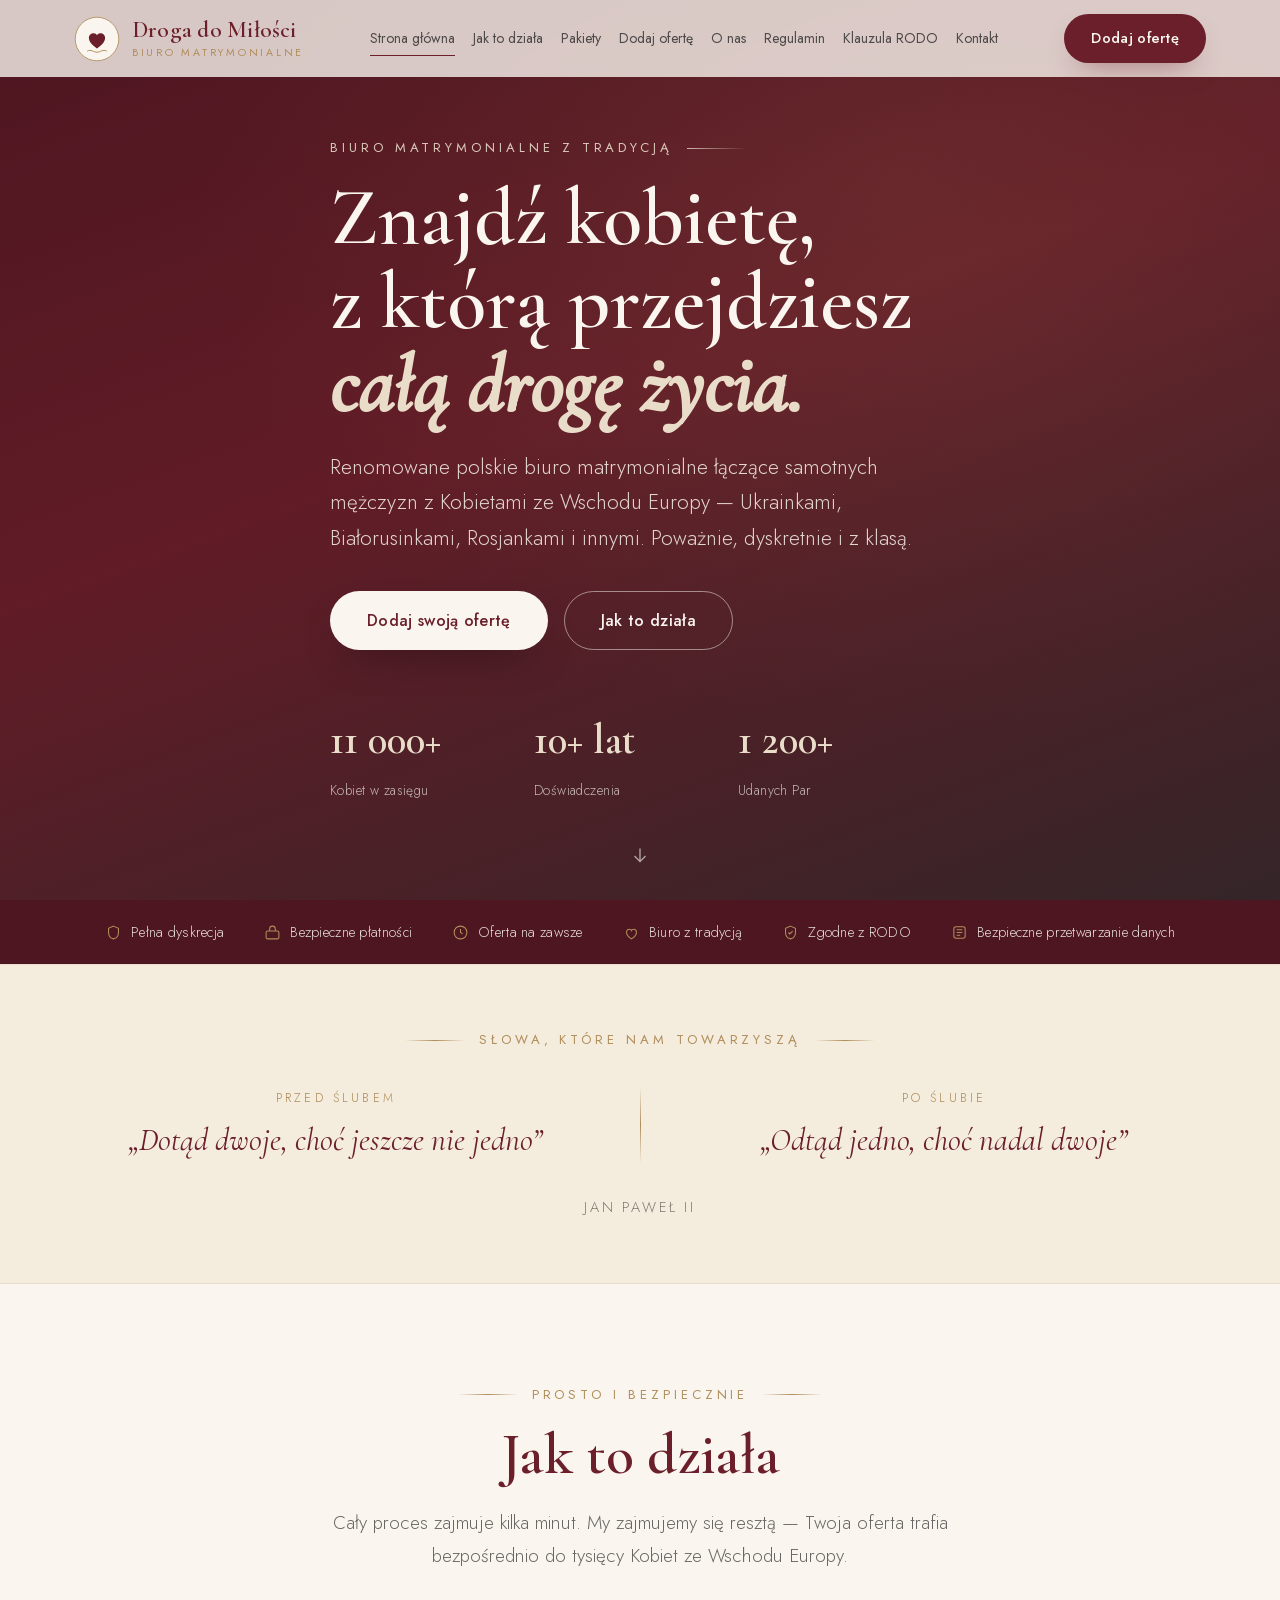
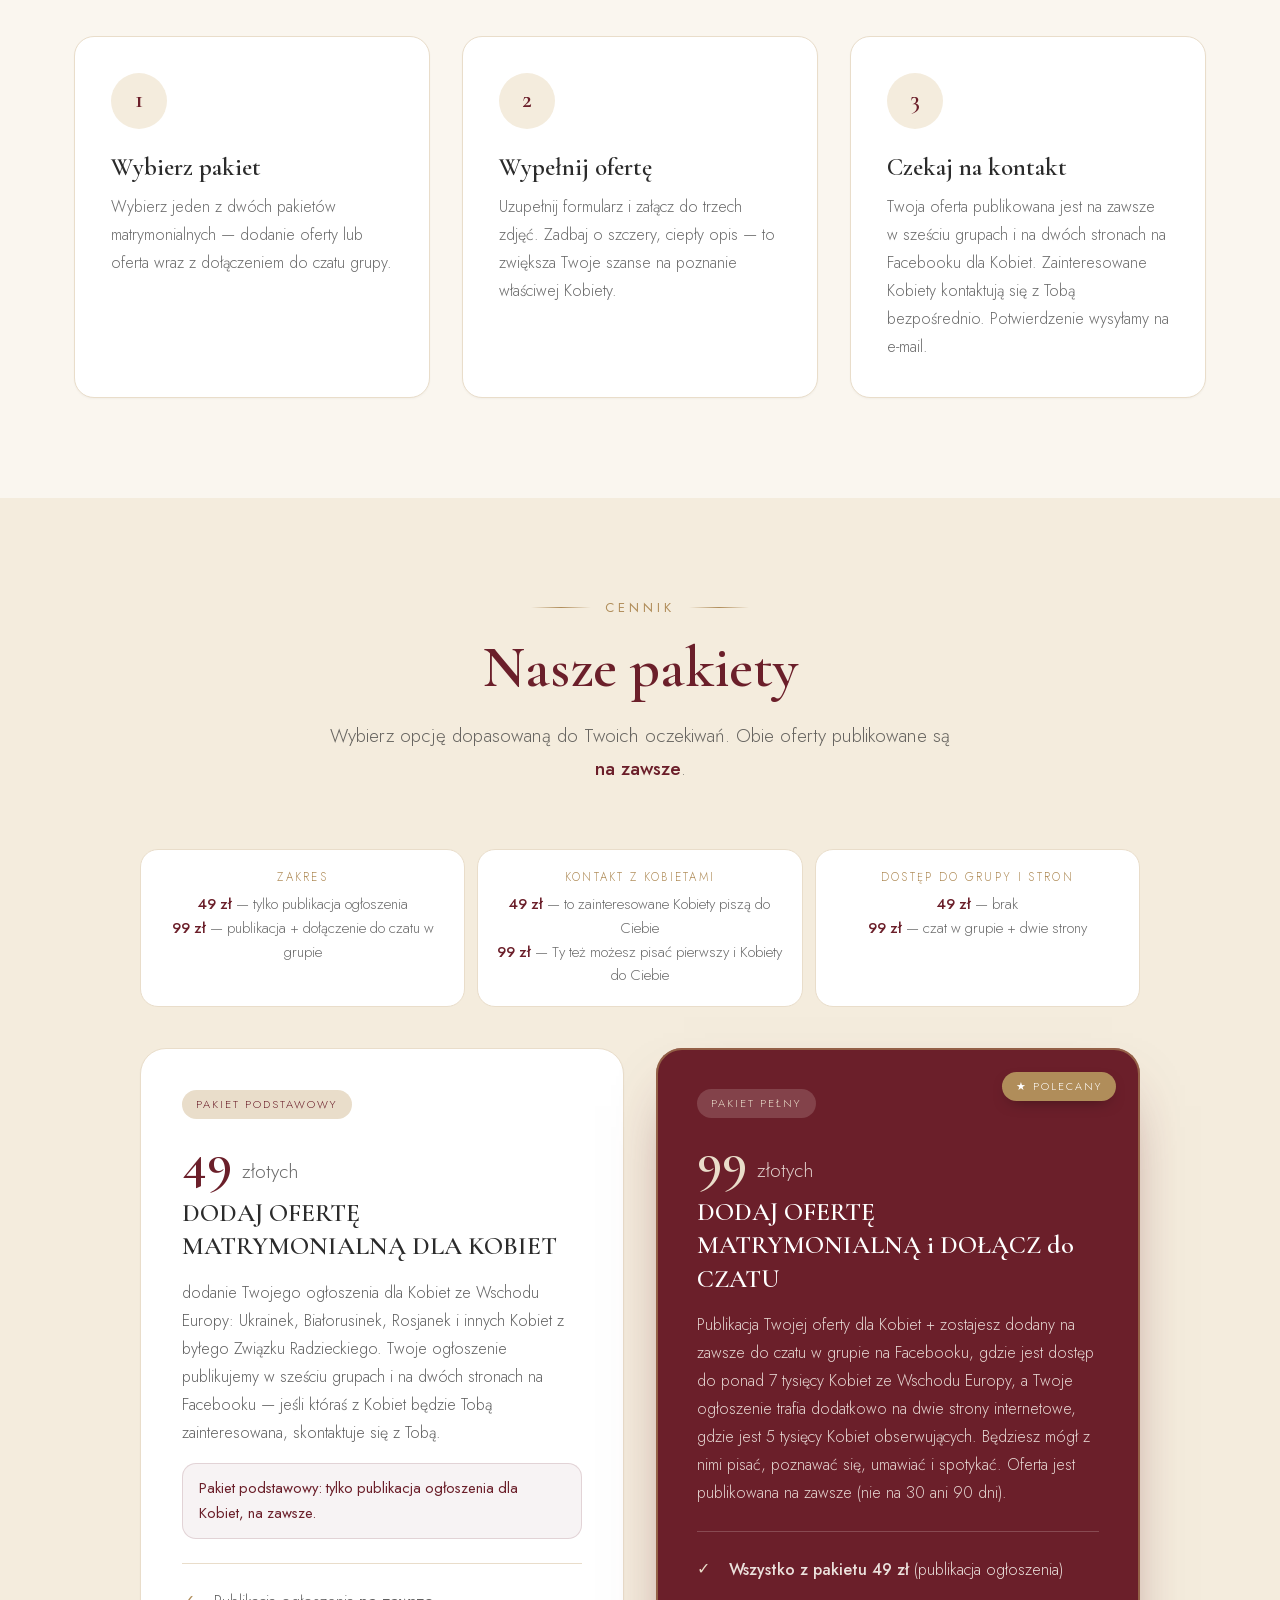
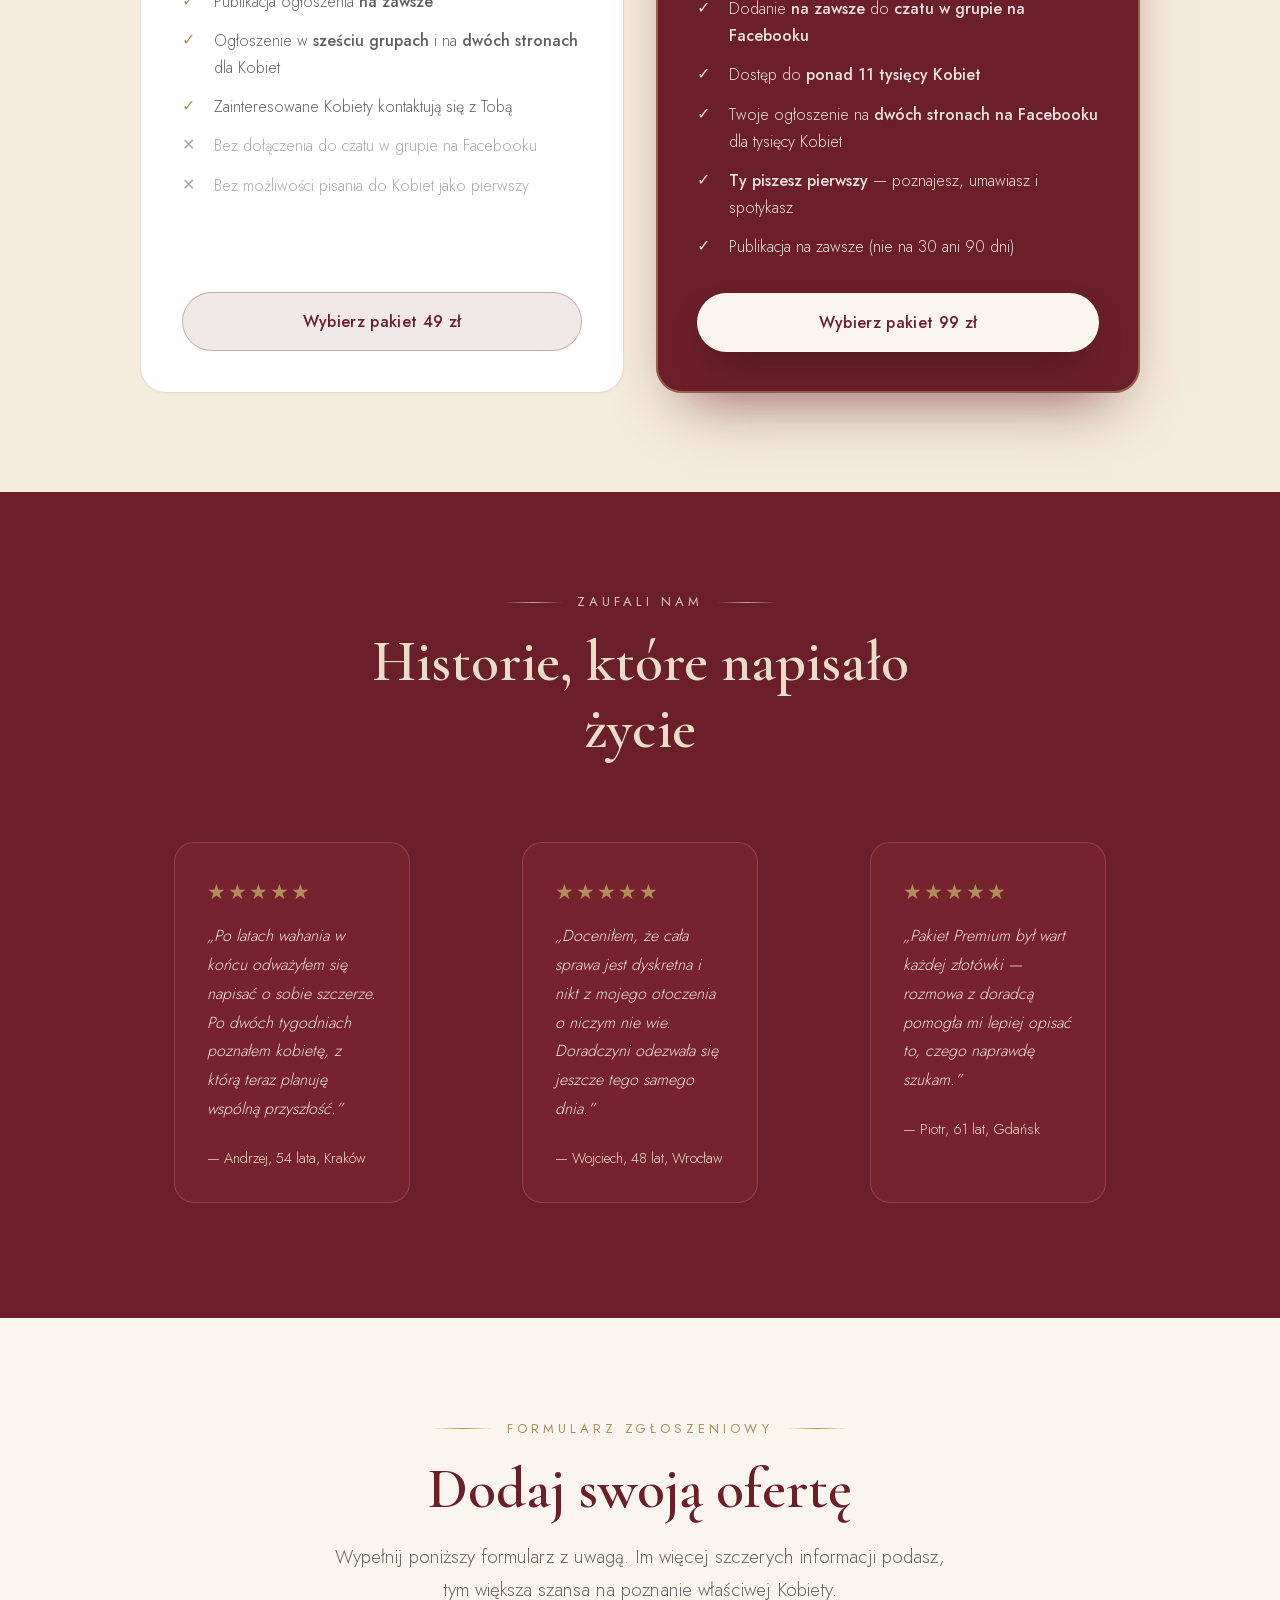
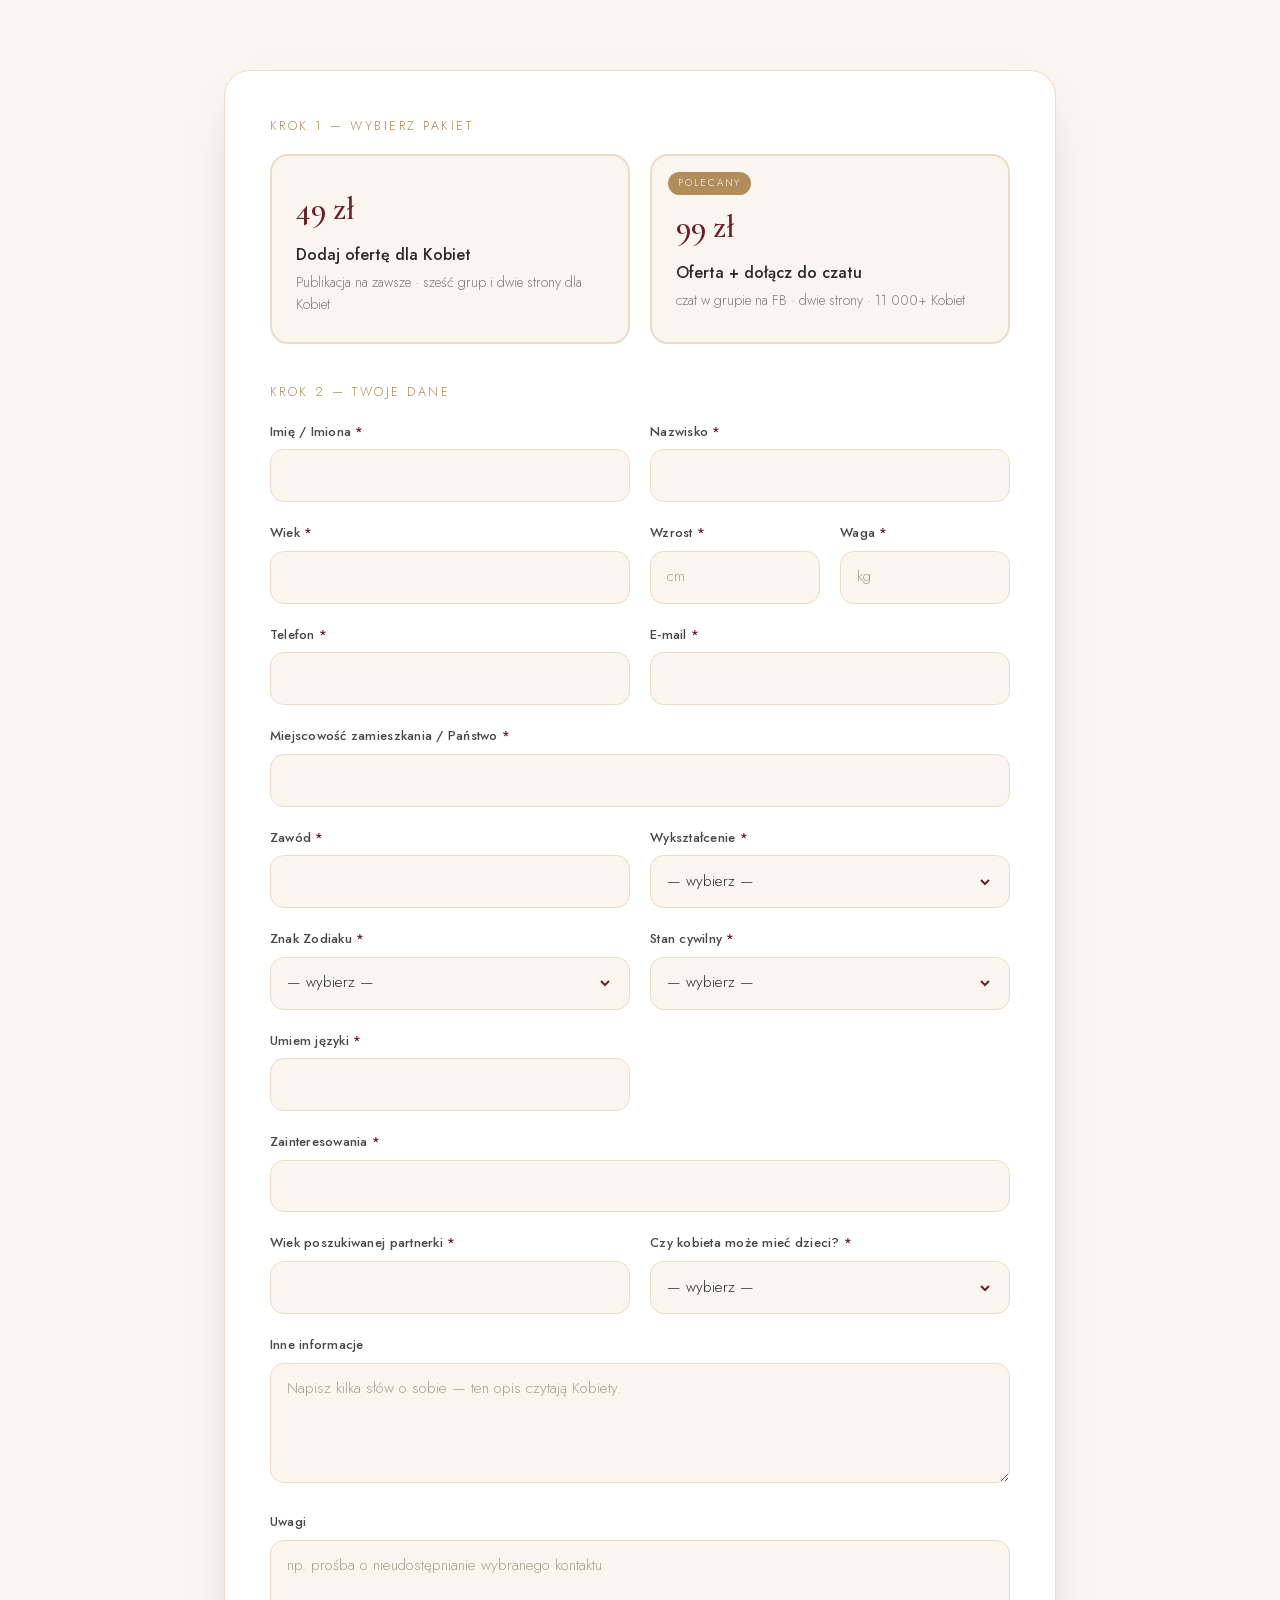
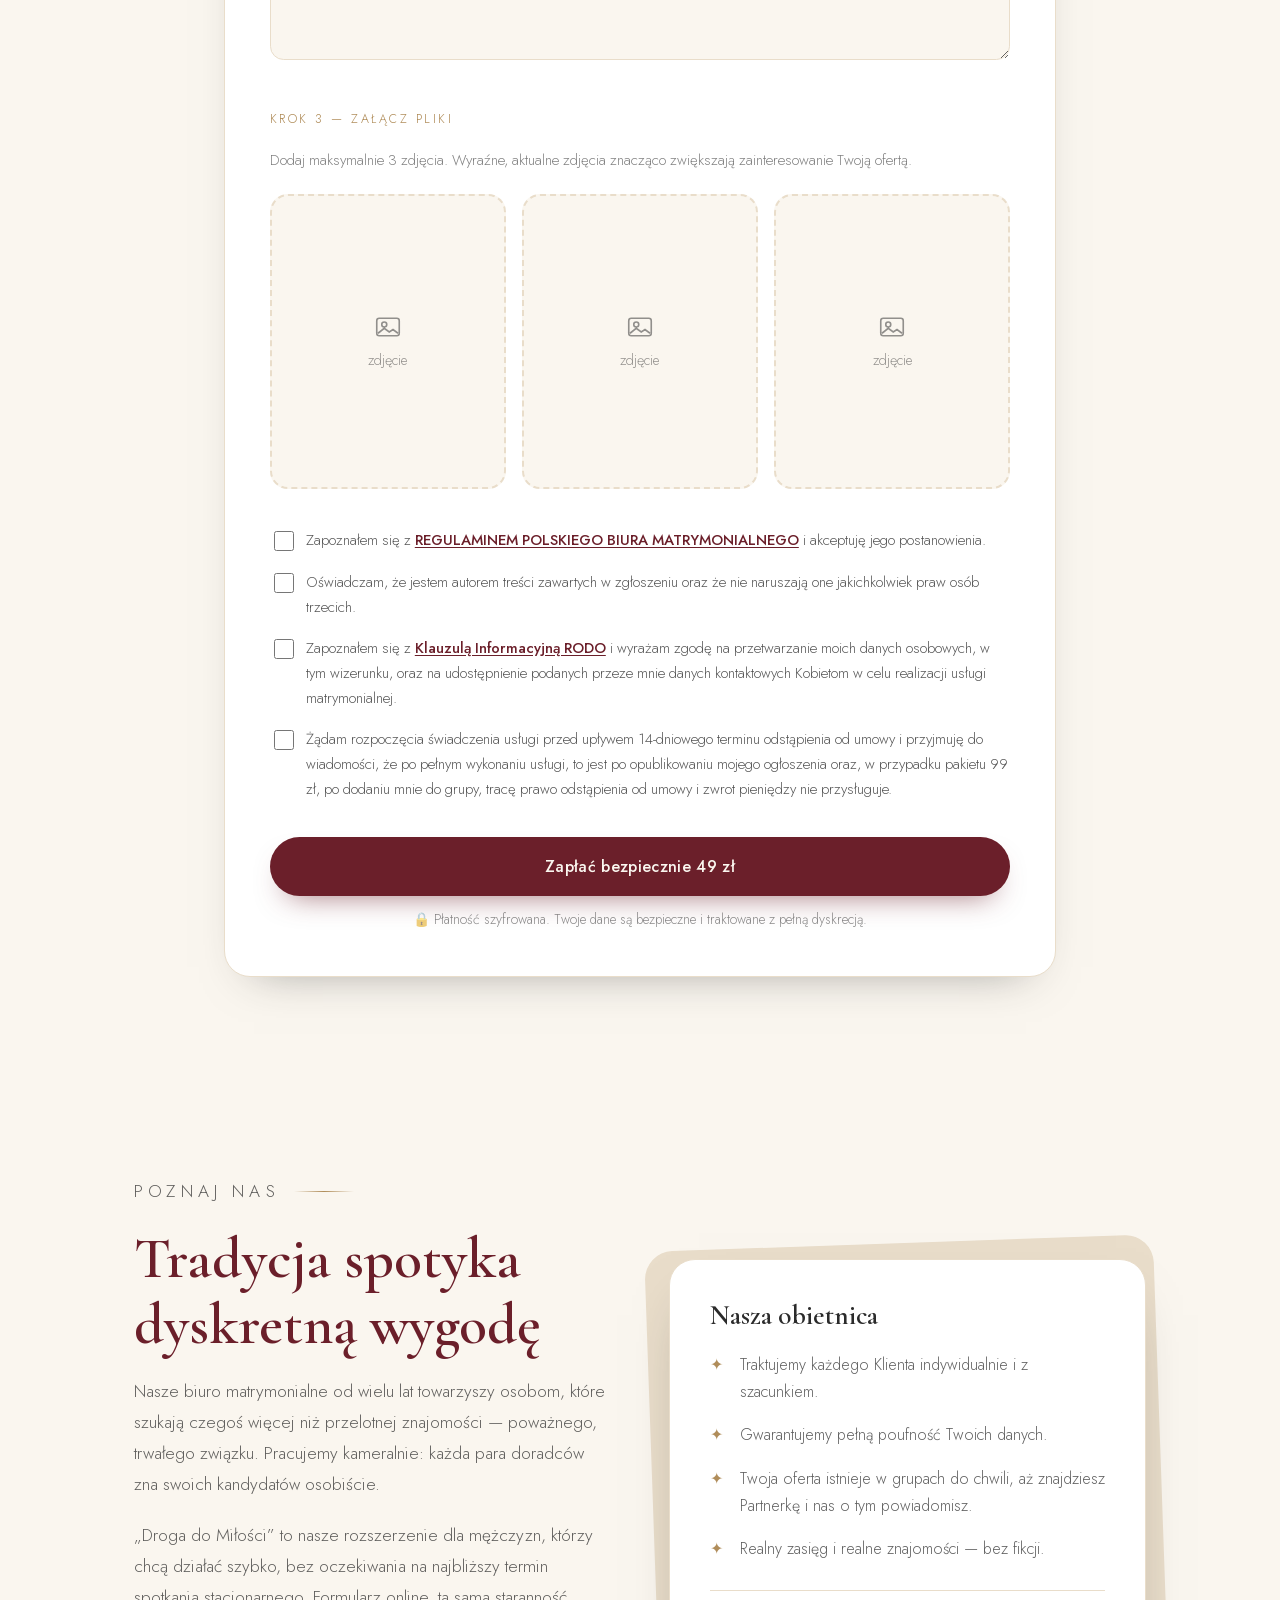
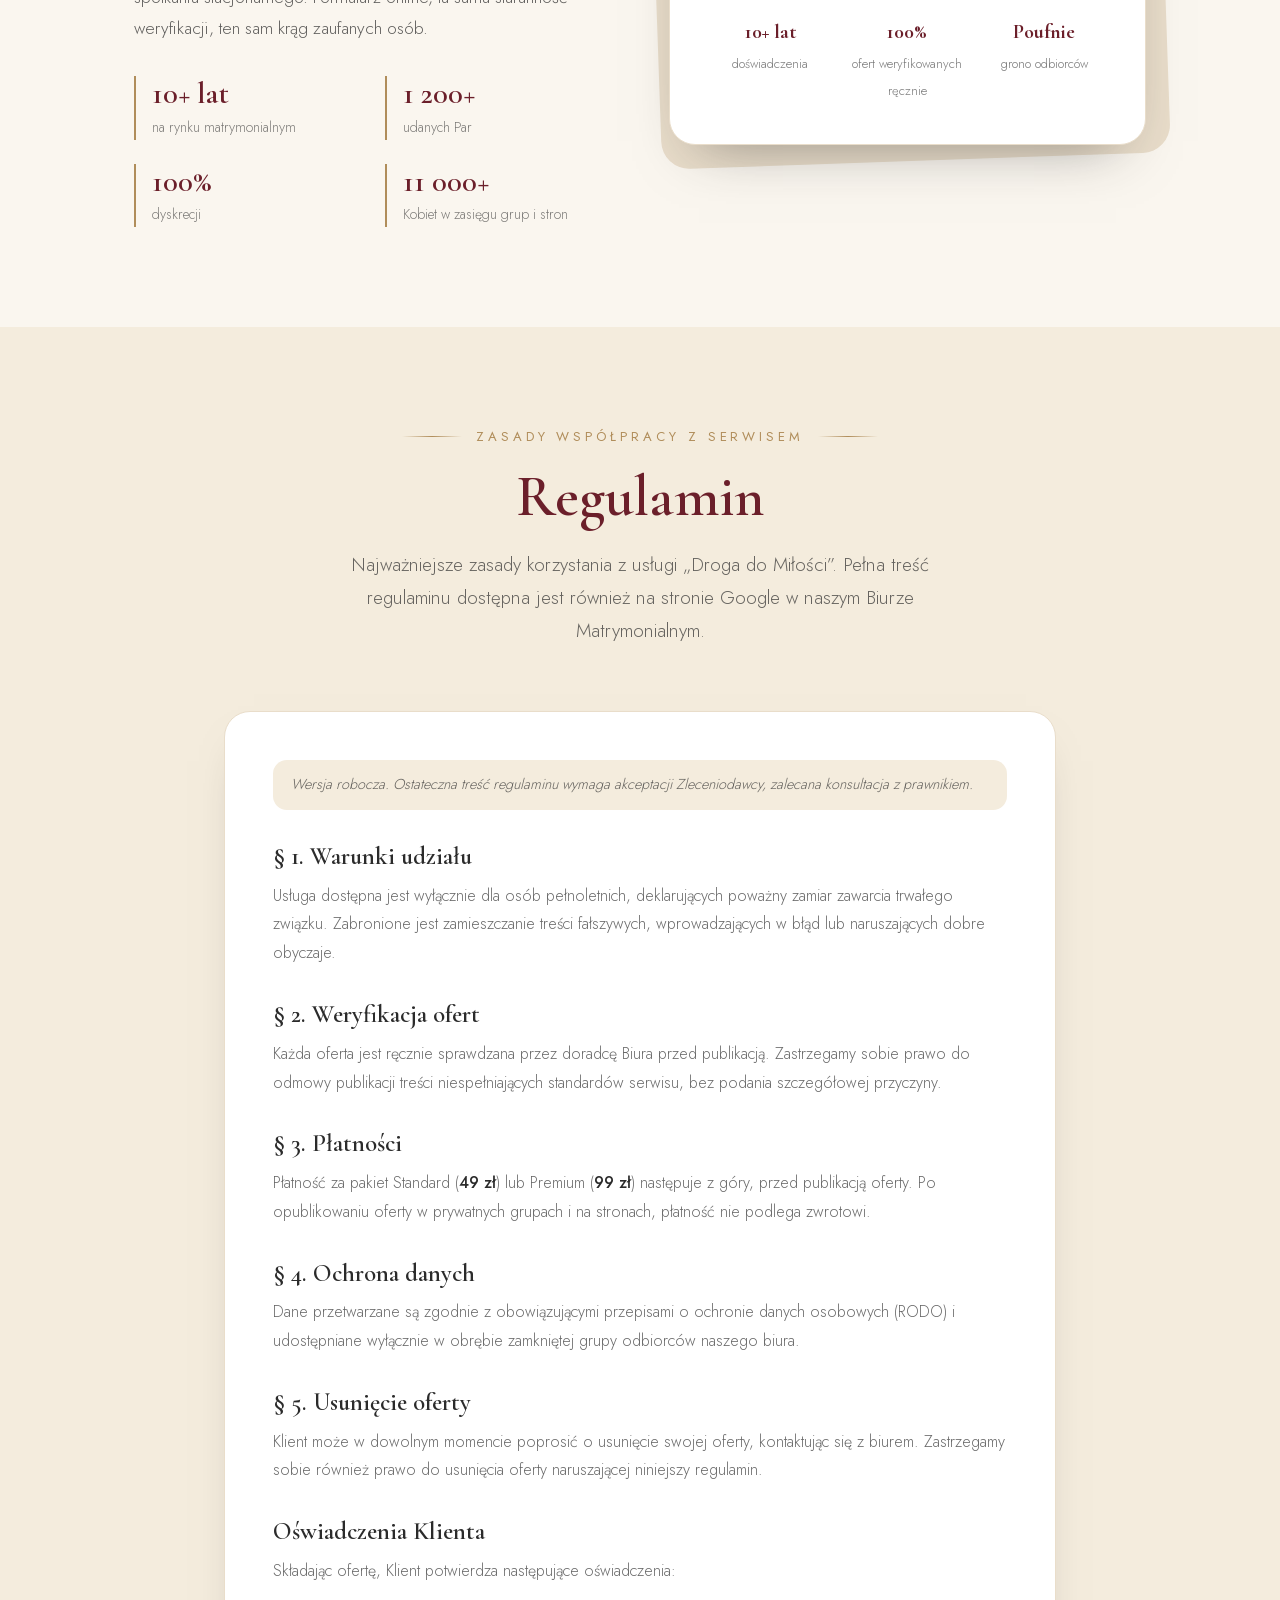
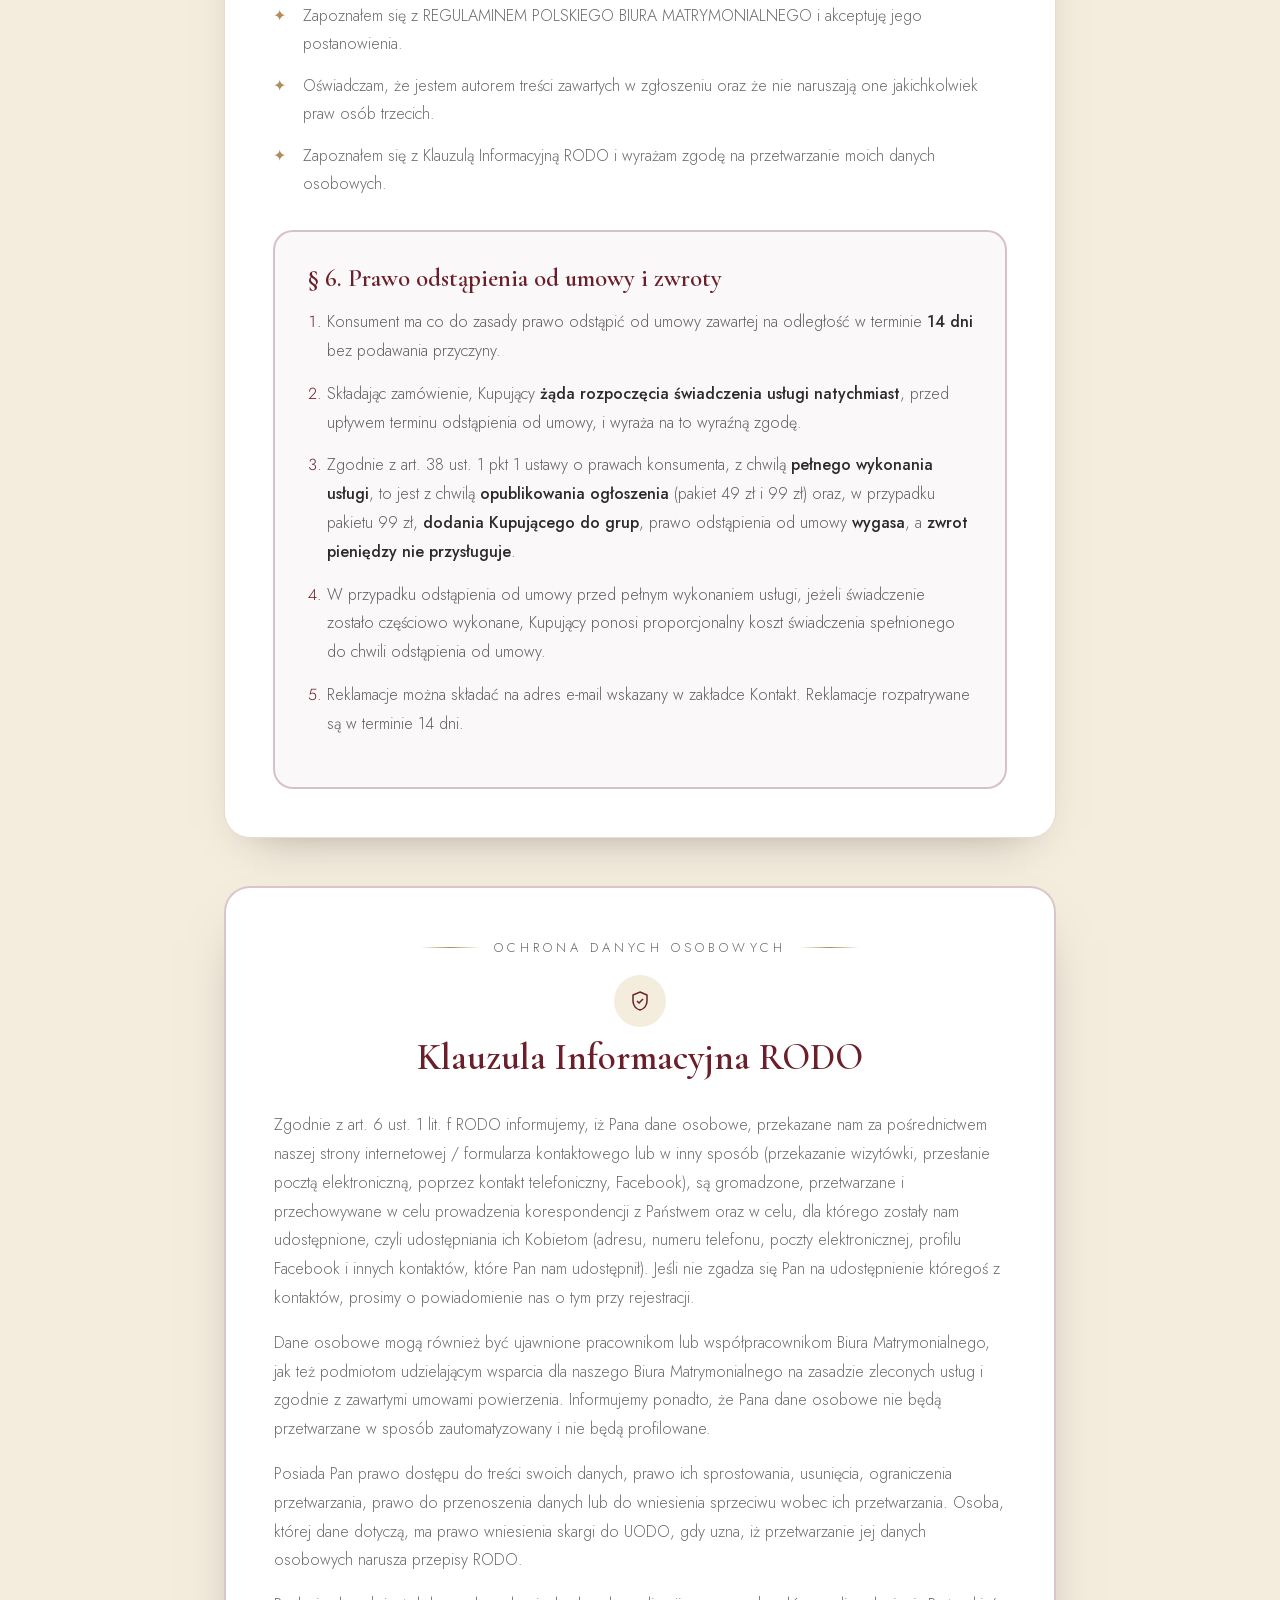
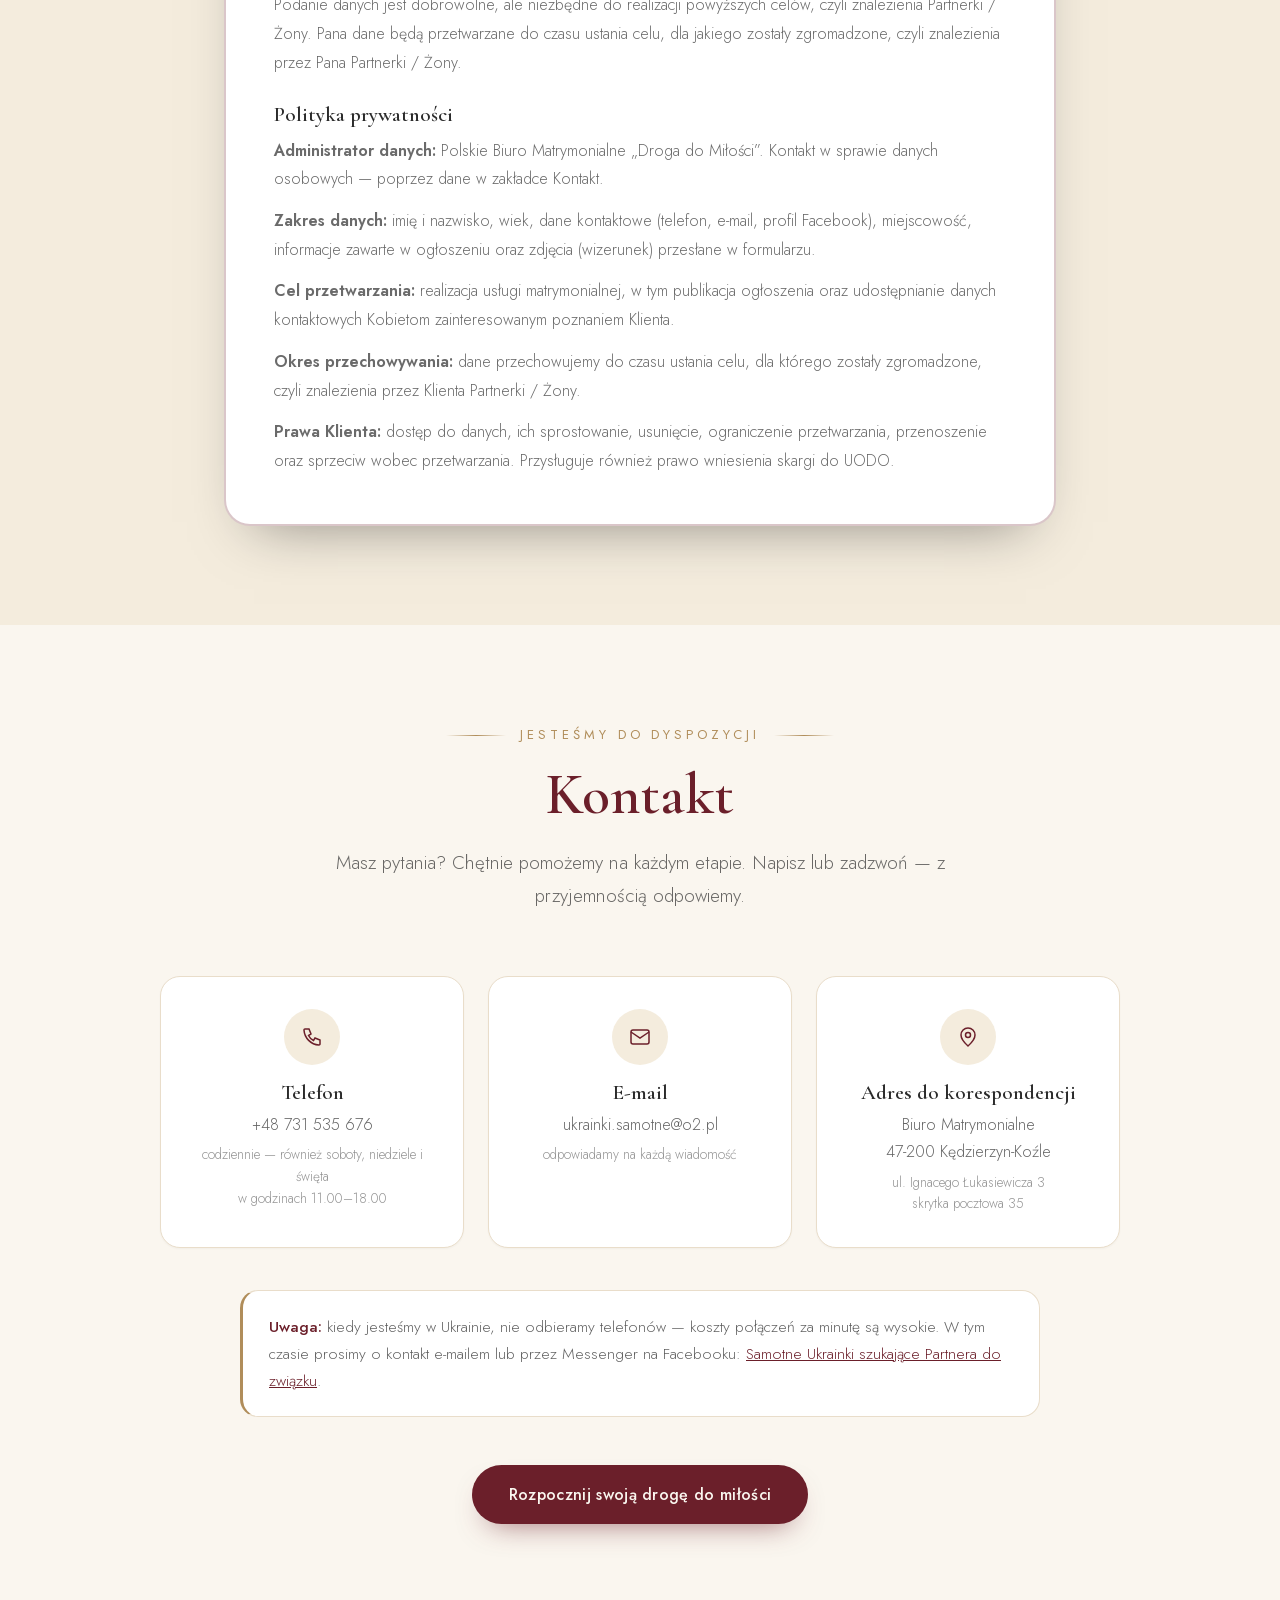
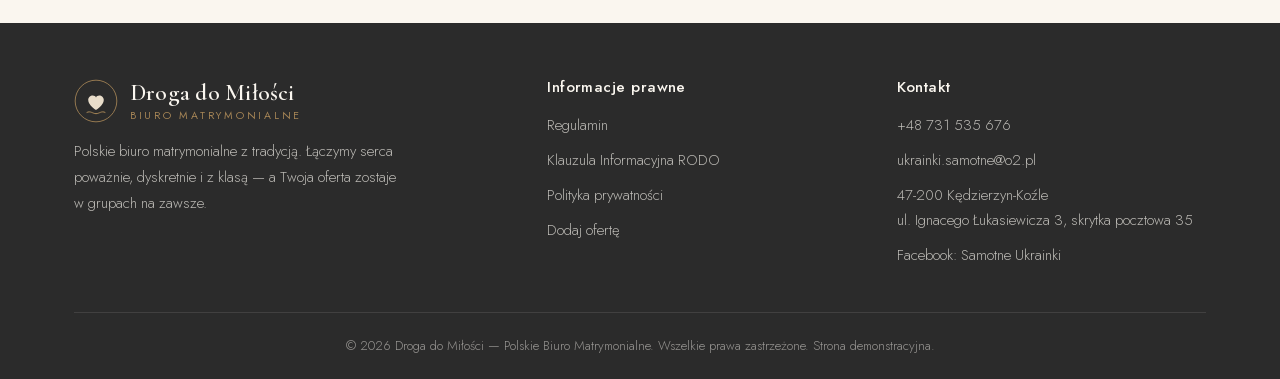
==== commit f4b70045: "Wierne odwzorowanie dema klienta: jedna strona z sekcjami - układ, sekcje i teksty 1:1 z dating-webs" ====
--- a/index.html
+++ b/index.html
@@ -4,99 +4,130 @@
 <meta charset="utf-8">
 <meta name="viewport" content="width=device-width, initial-scale=1">
 <meta name="robots" content="noindex, nofollow">
-<title>Droga do Miłości — Biuro Matrymonialne | Oferty dla Kobiet ze Wschodu Europy</title>
-<meta name="description" content="Biuro matrymonialne publikuje Twoją ofertę w sześciu grupach i na dwóch stronach dla Kobiet ze Wschodu Europy. Pakiety 49 zł i 99 zł, publikacja na zawsze.">
+<title>Droga do Miłości — Polskie Biuro Matrymonialne z Tradycją</title>
+<meta name="description" content="Polskie biuro matrymonialne łączące samotnych mężczyzn z Kobietami ze Wschodu Europy. Publikacja oferty na zawsze w sześciu grupach i na dwóch stronach. Pakiety 49 zł i 99 zł.">
 <link rel="preload" href="assets/fonts/cormorant-garamond-600-latin.woff2" as="font" type="font/woff2" crossorigin>
-<link rel="preload" href="assets/fonts/jost-400-latin.woff2" as="font" type="font/woff2" crossorigin>
-<link rel="stylesheet" href="assets/style.css?v=08dea367">
-<link rel="icon" href="data:image/svg+xml,<svg xmlns=%22http://www.w3.org/2000/svg%22 viewBox=%220 0 64 64%22><rect width=%2264%22 height=%2264%22 fill=%22%236B1F2A%22/><text x=%2232%22 y=%2244%22 font-size=%2238%22 text-anchor=%22middle%22 fill=%22%23FAF6EF%22 font-family=%22Georgia,serif%22>D</text></svg>">
+<link rel="preload" href="assets/fonts/jost-300-latin.woff2" as="font" type="font/woff2" crossorigin>
+<link rel="stylesheet" href="assets/style.css?v=VERSION_CSS">
+<link rel="icon" href="data:image/svg+xml,<svg xmlns=%22http://www.w3.org/2000/svg%22 viewBox=%220 0 64 64%22><rect width=%2264%22 height=%2264%22 fill=%22%236B1F2A%22/><path d=%22M32 46s-14-8.6-14-18.2c0-4.8 3.8-8.3 8.2-8.3 2.7 0 5 1.3 5.8 3.4.8-2.1 3.1-3.4 5.8-3.4 4.4 0 8.2 3.5 8.2 8.3C46 37.4 32 46 32 46z%22 fill=%22%23E9DDCA%22/></svg>">
 <script>document.documentElement.classList.add('js')</script>
 </head>
-<body class="">
-
-<div class="topbar">
+<body>
+
+<header class="header" id="site-header">
+  <div class="wrap header__inner">
+    <a class="logo" href="#home" aria-label="Droga do Miłości — Biuro Matrymonialne">
+      <svg class="logo__mark" viewBox="0 0 56 56" fill="none" aria-hidden="true">
+        <circle cx="28" cy="28" r="26.5" fill="#FAF6EF" stroke="#B08D5A" stroke-width="1"/>
+        <path d="M28 39.5s-9.9-6-9.9-12.7c0-3.3 2.7-5.8 5.8-5.8 1.9 0 3.5.9 4.1 2.4.6-1.5 2.2-2.4 4.1-2.4 3.1 0 5.8 2.5 5.8 5.8 0 6.7-9.9 12.7-9.9 12.7z" fill="#6B1F2A"/>
+        <path d="M16.5 42.5c4.5-2.4 7.2 1.6 11.5 1.6s7-4 11.5-1.6" stroke="#B08D5A" stroke-width="1.2" stroke-linecap="round" fill="none"/>
+      </svg>
+      <span class="logo__text">
+        <span class="logo__name">Droga do Miłości</span>
+        <span class="logo__sub">Biuro Matrymonialne</span>
+      </span>
+    </a>
+
+    <nav class="mainnav">
+      <a href="#home" class="is-active">Strona główna</a>
+      <a href="#jak">Jak to działa</a>
+      <a href="#pakiety">Pakiety</a>
+      <a href="#oferta">Dodaj ofertę</a>
+      <a href="#onas">O nas</a>
+      <a href="#regulamin">Regulamin</a>
+      <a href="#rodo">Klauzula RODO</a>
+      <a href="#kontakt">Kontakt</a>
+    </nav>
+
+    <a class="btn btn--burgundy btn--sm header__cta" href="#oferta">Dodaj ofertę</a>
+    <button class="burger" type="button" aria-label="Menu" aria-expanded="false"><span></span></button>
+  </div>
+  <div class="mobilenav">
+    <div class="wrap">
+      <a href="#home">Strona główna</a>
+      <a href="#jak">Jak to działa</a>
+      <a href="#pakiety">Pakiety</a>
+      <a href="#oferta">Dodaj ofertę</a>
+      <a href="#onas">O nas</a>
+      <a href="#regulamin">Regulamin</a>
+      <a href="#rodo">Klauzula RODO</a>
+      <a href="#kontakt">Kontakt</a>
+      <a class="btn btn--burgundy btn--wide" href="#oferta">Dodaj ofertę</a>
+    </div>
+  </div>
+</header>
+
+<section class="hero" id="home">
   <div class="wrap">
-    <div>Kontakt codziennie 11.00–18.00 · <a href="tel:+48731535676">+48 731 535 676</a></div>
-    <div class="topbar__note">Biuro Matrymonialne · Kędzierzyn-Koźle</div>
+    <div class="hero__inner">
+      <p class="ornament ornament--left reveal">Biuro matrymonialne z tradycją</p>
+      <h1 class="reveal">Znajdź kobietę,<br>z którą przejdziesz<em>całą drogę życia.</em></h1>
+      <p class="hero__lead reveal">Renomowane polskie biuro matrymonialne łączące samotnych mężczyzn z Kobietami ze Wschodu Europy — Ukrainkami, Białorusinkami, Rosjankami i innymi. Poważnie, dyskretnie i z klasą.</p>
+      <div class="hero__btns reveal">
+        <a class="btn btn--cream" href="#oferta">Dodaj swoją ofertę</a>
+        <a class="btn btn--outline-cream" href="#jak">Jak to działa</a>
+      </div>
+      <div class="hero__stats reveal">
+        <div class="hero__stat"><b>11 000+</b><span>Kobiet w zasięgu</span></div>
+        <div class="hero__stat"><b>10+ lat</b><span>Doświadczenia</span></div>
+        <div class="hero__stat"><b>1 200+</b><span>Udanych Par</span></div>
+      </div>
+    </div>
+  </div>
+  <div class="hero__arrow" aria-hidden="true">
+    <svg width="22" height="22" viewBox="0 0 24 24" fill="none" stroke="currentColor" stroke-width="1.5"><path d="M12 5v14M6 13l6 6 6-6"/></svg>
+  </div>
+</section>
+
+<div class="trust">
+  <div class="wrap trust__inner">
+    <span class="trust__item"><svg viewBox="0 0 24 24" fill="none" stroke="currentColor" stroke-width="1.5"><path d="M12 3l7 3v6c0 4.4-3 8.2-7 9-4-.8-7-4.6-7-9V6l7-3z"/></svg>Pełna dyskrecja</span>
+    <span class="trust__item"><svg viewBox="0 0 24 24" fill="none" stroke="currentColor" stroke-width="1.5"><rect x="3" y="10" width="18" height="11" rx="2"/><path d="M8 10V7a4 4 0 118 0v3"/></svg>Bezpieczne płatności</span>
+    <span class="trust__item"><svg viewBox="0 0 24 24" fill="none" stroke="currentColor" stroke-width="1.5"><circle cx="12" cy="12" r="9"/><path d="M12 7v5l3 2"/></svg>Oferta na zawsze</span>
+    <span class="trust__item"><svg viewBox="0 0 24 24" fill="none" stroke="currentColor" stroke-width="1.5"><path d="M12 21s-7-4.3-7-9.1C5 9.2 6.9 7.5 9.1 7.5c1.3 0 2.5.7 2.9 1.7.4-1 1.6-1.7 2.9-1.7 2.2 0 4.1 1.7 4.1 4.4 0 4.8-7 9.1-7 9.1z"/></svg>Biuro z tradycją</span>
+    <span class="trust__item"><svg viewBox="0 0 24 24" fill="none" stroke="currentColor" stroke-width="1.5"><path d="M12 3l7 3v6c0 4.4-3 8.2-7 9-4-.8-7-4.6-7-9V6l7-3z"/><path d="M9 12l2 2 4-4"/></svg>Zgodne z RODO</span>
+    <span class="trust__item"><svg viewBox="0 0 24 24" fill="none" stroke="currentColor" stroke-width="1.5"><rect x="4" y="4" width="16" height="16" rx="3"/><path d="M8 12h8M8 16h5M8 8h8"/></svg>Bezpieczne przetwarzanie danych</span>
   </div>
 </div>
 
-<header class="nav">
-  <div class="wrap nav__inner">
-    <a class="brand" href="index.html">
-      <span class="brand__mark">Droga do <em>Miłości</em></span>
-      <span class="brand__sub">Biuro Matrymonialne</span>
-    </a>
-    <nav>
-      <ul class="nav__links">
-        <li><a href="index.html" class="is-active">Strona główna</a></li>
-        <li><a href="index.html#jak-to-dziala">Jak to działa</a></li>
-        <li><a href="pakiety.html">Pakiety</a></li>
-        <li><a href="o-nas.html">O nas</a></li>
-        <li><a href="kontakt.html">Kontakt</a></li>
-      </ul>
-    </nav>
-    <a class="btn btn--primary nav__cta" href="dodaj-oferte.html">Dodaj ofertę</a>
-    <button class="nav__burger" type="button" aria-label="Menu" aria-expanded="false"><span></span></button>
-  </div>
-</header>
-
-<section class="hero">
-  <div class="wrap hero__grid">
-    <div>
-      <h1>Ogłoszenie, które trafia do Kobiet <em>naprawdę</em> szukających związku.</h1>
-      <p class="hero__lead">Publikujemy Twoją ofertę matrymonialną w sześciu grupach i na dwóch stronach na Facebooku dla Kobiet ze Wschodu Europy — Ukrainek, Białorusinek, Rosjanek i innych. Ogłoszenie zostaje tam na zawsze, nie na 30 ani 90 dni.</p>
-      <div class="btn-row">
-        <a class="btn btn--primary" href="dodaj-oferte.html">Dodaj swoją ofertę</a>
-        <a class="btn btn--ghost" href="#jak-to-dziala">Zobacz, jak to działa</a>
-      </div>
-      <div class="hero__meta">
-        <span>Oferty sprawdzane ręcznie</span>
-        <span>Pełna dyskrecja</span>
-        <span>Jednorazowa opłata 49 lub 99 zł</span>
-      </div>
-    </div>
-    <aside class="quote-card">
-      <div class="quote-card__line">
-        <span class="quote-card__label">Przed ślubem</span>
-        <p class="quote-card__text">„Dotąd dwoje, choć jeszcze nie jedno”</p>
-      </div>
-      <div class="quote-card__line">
-        <span class="quote-card__label">Po ślubie</span>
-        <p class="quote-card__text">„Odtąd jedno, choć nadal dwoje”</p>
-      </div>
-      <div class="quote-card__author">Jan Paweł II</div>
-    </aside>
-  </div>
-</section>
-
-<section class="figures">
-  <div class="wrap figures__grid">
-    <div class="figures__item"><span class="figures__num">10+</span><span class="figures__label">lat doświadczenia w kojarzeniu Par</span></div>
-    <div class="figures__item"><span class="figures__num">1 200+</span><span class="figures__label">udanych Par, które się poznały</span></div>
-    <div class="figures__item"><span class="figures__num">11 000+</span><span class="figures__label">Kobiet w zasięgu grup i stron</span></div>
-    <div class="figures__item"><span class="figures__num">na zawsze</span><span class="figures__label">tyle trwa publikacja Twojej oferty</span></div>
-  </div>
-</section>
-
-<section class="section" id="jak-to-dziala">
-  <div class="wrap reveal">
-    <div class="eyebrow">Jak to działa</div>
-    <h2>Trzy kroki. Resztą zajmujemy się my.</h2>
-    <p class="lead">Wypełnienie zgłoszenia zajmuje kilkanaście minut. Ofertę sprawdza doradca Biura, a następnie publikujemy ją w grupach i na stronach dla Kobiet.</p>
-    <div class="steps">
-      <div class="step">
-        <span class="step__num">01</span>
+<section class="jp2">
+  <div class="wrap jp2__inner">
+    <p class="ornament reveal">Słowa, które nam towarzyszą</p>
+    <div class="jp2__grid reveal">
+      <div class="jp2__line">
+        <span>Przed ślubem</span>
+        <p>„Dotąd dwoje, choć jeszcze nie jedno”</p>
+      </div>
+      <div class="jp2__sep" aria-hidden="true"></div>
+      <div class="jp2__line">
+        <span>Po ślubie</span>
+        <p>„Odtąd jedno, choć nadal dwoje”</p>
+      </div>
+    </div>
+    <p class="jp2__author reveal">Jan Paweł II</p>
+  </div>
+</section>
+
+<section class="section section--cream" id="jak">
+  <div class="wrap">
+    <div class="head center">
+      <p class="ornament reveal">Prosto i bezpiecznie</p>
+      <h2 class="title reveal">Jak to działa</h2>
+      <p class="subtitle reveal">Cały proces zajmuje kilka minut. My zajmujemy się resztą — Twoja oferta trafia bezpośrednio do tysięcy Kobiet ze Wschodu Europy.</p>
+    </div>
+    <div class="cards-3">
+      <div class="card reveal">
+        <div class="card__num">1</div>
         <h3>Wybierz pakiet</h3>
-        <p>Wybierz jeden z dwóch pakietów matrymonialnych — dodanie oferty albo oferta wraz z dołączeniem do czatu grupy.</p>
-      </div>
-      <div class="step">
-        <span class="step__num">02</span>
+        <p>Wybierz jeden z dwóch pakietów matrymonialnych — dodanie oferty lub oferta wraz z dołączeniem do czatu grupy.</p>
+      </div>
+      <div class="card reveal">
+        <div class="card__num">2</div>
         <h3>Wypełnij ofertę</h3>
         <p>Uzupełnij formularz i załącz do trzech zdjęć. Zadbaj o szczery, ciepły opis — to zwiększa Twoje szanse na poznanie właściwej Kobiety.</p>
       </div>
-      <div class="step">
-        <span class="step__num">03</span>
+      <div class="card reveal">
+        <div class="card__num">3</div>
         <h3>Czekaj na kontakt</h3>
         <p>Twoja oferta publikowana jest na zawsze w sześciu grupach i na dwóch stronach na Facebooku dla Kobiet. Zainteresowane Kobiety kontaktują się z Tobą bezpośrednio. Potwierdzenie wysyłamy na e-mail.</p>
       </div>
@@ -104,142 +135,357 @@
   </div>
 </section>
 
-<section class="section section--paper2" id="pakiety">
+<section class="section section--beige" id="pakiety">
   <div class="wrap">
-    <div class="reveal">
-      <div class="eyebrow">Pakiety</div>
-      <h2>Dwie możliwości, jedna opłata</h2>
-      <p class="lead">Obie oferty publikowane są na zawsze. Różnica dotyczy tego, czy chcesz również dołączyć do czatu w grupie i pisać do Kobiet jako pierwszy.</p>
+    <div class="head center">
+      <p class="ornament reveal">Cennik</p>
+      <h2 class="title reveal">Nasze pakiety</h2>
+      <p class="subtitle reveal">Wybierz opcję dopasowaną do Twoich oczekiwań. Obie oferty publikowane są <strong>na zawsze</strong>.</p>
     </div>
 
     <div class="compare reveal">
-      <div class="compare__row compare__row--head">
-        <div class="compare__cell compare__cell--label"><span class="compare__tag">Porównanie</span></div>
-        <div class="compare__cell"><span class="compare__price">49 zł</span><span class="compare__tag">Publikacja oferty</span></div>
-        <div class="compare__cell"><span class="compare__price">99 zł</span><span class="compare__tag">Oferta + czat w grupie</span></div>
-      </div>
-      <div class="compare__row">
-        <div class="compare__cell compare__cell--label">Zakres</div>
-        <div class="compare__cell">tylko publikacja ogłoszenia</div>
-        <div class="compare__cell">publikacja + dołączenie do czatu w grupie</div>
-      </div>
-      <div class="compare__row">
-        <div class="compare__cell compare__cell--label">Kontakt z Kobietami</div>
-        <div class="compare__cell">to zainteresowane Kobiety piszą do Ciebie</div>
-        <div class="compare__cell">Ty też możesz pisać pierwszy i Kobiety do Ciebie</div>
-      </div>
-      <div class="compare__row">
-        <div class="compare__cell compare__cell--label">Dostęp do grupy i stron</div>
-        <div class="compare__cell compare__cell--muted">brak</div>
-        <div class="compare__cell">czat w grupie + dwie strony</div>
-      </div>
-      <div class="compare__row">
-        <div class="compare__cell compare__cell--label">Czas publikacji</div>
-        <div class="compare__cell">na zawsze</div>
-        <div class="compare__cell">na zawsze</div>
+      <div class="compare__box">
+        <div class="compare__label">Zakres</div>
+        <p><b>49 zł</b> — tylko publikacja ogłoszenia<br><b>99 zł</b> — publikacja + dołączenie do czatu w grupie</p>
+      </div>
+      <div class="compare__box">
+        <div class="compare__label">Kontakt z Kobietami</div>
+        <p><b>49 zł</b> — to zainteresowane Kobiety piszą do Ciebie<br><b>99 zł</b> — Ty też możesz pisać pierwszy i Kobiety do Ciebie</p>
+      </div>
+      <div class="compare__box">
+        <div class="compare__label">Dostęp do grupy i stron</div>
+        <p><b>49 zł</b> — brak<br><b>99 zł</b> — czat w grupie + dwie strony</p>
       </div>
     </div>
 
     <div class="plans">
-
-      <article class="plan">
-        <span class="plan__name">Pakiet podstawowy</span>
-        <div class="plan__price">49 <small>złotych · jednorazowo</small></div>
-        <h3 class="plan__title">Dodaj ofertę matrymonialną dla Kobiet</h3>
-        <p class="plan__desc">Twoje ogłoszenie publikujemy w sześciu grupach i na dwóch stronach na Facebooku dla Kobiet ze Wschodu Europy — Ukrainek, Białorusinek, Rosjanek i innych Kobiet z byłego Związku Radzieckiego. Jeśli któraś z nich będzie Tobą zainteresowana, skontaktuje się z Tobą bezpośrednio.</p>
+      <article class="plan plan--basic reveal">
+        <span class="plan__tag">Pakiet podstawowy</span>
+        <div class="plan__price"><b>49</b><span>złotych</span></div>
+        <h3>DODAJ OFERTĘ MATRYMONIALNĄ DLA KOBIET</h3>
+        <p class="plan__desc">dodanie Twojego ogłoszenia dla Kobiet ze Wschodu Europy: Ukrainek, Białorusinek, Rosjanek i innych Kobiet z byłego Związku Radzieckiego. Twoje ogłoszenie publikujemy w sześciu grupach i na dwóch stronach na Facebooku — jeśli któraś z Kobiet będzie Tobą zainteresowana, skontaktuje się z Tobą.</p>
+        <p class="plan__note">Pakiet podstawowy: tylko publikacja ogłoszenia dla Kobiet, na zawsze.</p>
         <ul class="plan__list">
-          <li>Publikacja ogłoszenia <b>na zawsze</b> — nie na 30 ani 90 dni</li>
-          <li>Ogłoszenie w <b>sześciu grupach</b> i na <b>dwóch stronach</b> dla Kobiet</li>
-          <li>To zainteresowane Kobiety piszą do Ciebie</li>
-          <li class="no">Bez dołączenia do czatu w grupie na Facebooku</li>
-          <li class="no">Bez możliwości pisania do Kobiet jako pierwszy</li>
+          <li><i>✓</i><span>Publikacja ogłoszenia <strong>na zawsze</strong></span></li>
+          <li><i>✓</i><span>Ogłoszenie w <strong>sześciu grupach</strong> i na <strong>dwóch stronach</strong> dla Kobiet</span></li>
+          <li><i>✓</i><span>Zainteresowane Kobiety kontaktują się z Tobą</span></li>
+          <li class="off"><i>✕</i><span>Bez dołączenia do czatu w grupie na Facebooku</span></li>
+          <li class="off"><i>✕</i><span>Bez możliwości pisania do Kobiet jako pierwszy</span></li>
         </ul>
-        <a class="btn btn--ghost btn--wide" href="dodaj-oferte.html?pakiet=49">Wybieram pakiet 49 zł</a>
+        <button class="btn btn--soft btn--wide" type="button" data-pick="49">Wybierz pakiet 49 zł</button>
       </article>
 
-      <article class="plan plan--featured">
-        <span class="plan__badge">Najczęściej wybierany</span>
-        <span class="plan__name">Pakiet pełny</span>
-        <div class="plan__price">99 <small>złotych · jednorazowo</small></div>
-        <h3 class="plan__title">Dodaj ofertę matrymonialną i dołącz do czatu</h3>
+      <article class="plan plan--full reveal">
+        <span class="plan__badge">★ Polecany</span>
+        <span class="plan__tag">Pakiet pełny</span>
+        <div class="plan__price"><b>99</b><span>złotych</span></div>
+        <h3>DODAJ OFERTĘ MATRYMONIALNĄ i DOŁĄCZ do CZATU</h3>
         <p class="plan__desc">Publikacja Twojej oferty dla Kobiet + zostajesz dodany na zawsze do czatu w grupie na Facebooku, gdzie jest dostęp do ponad 7 tysięcy Kobiet ze Wschodu Europy, a Twoje ogłoszenie trafia dodatkowo na dwie strony internetowe, gdzie jest 5 tysięcy Kobiet obserwujących. Będziesz mógł z nimi pisać, poznawać się, umawiać i spotykać. Oferta jest publikowana na zawsze (nie na 30 ani 90 dni).</p>
         <ul class="plan__list">
-          <li><b>Wszystko z pakietu 49 zł</b> (publikacja ogłoszenia)</li>
-          <li>Dodanie <b>na zawsze</b> do czatu w grupie na Facebooku</li>
-          <li>Dostęp do <b>ponad 11 tysięcy Kobiet</b></li>
-          <li>Twoje ogłoszenie na <b>dwóch stronach</b> na Facebooku dla tysięcy Kobiet</li>
-          <li><b>Ty piszesz pierwszy</b> — poznajesz, umawiasz i spotykasz</li>
-          <li>Publikacja na zawsze (nie na 30 ani na 90 dni)</li>
+          <li><i>✓</i><span><strong>Wszystko z pakietu 49 zł</strong> (publikacja ogłoszenia)</span></li>
+          <li><i>✓</i><span>Dodanie <strong>na zawsze</strong> do <strong>czatu w grupie na Facebooku</strong></span></li>
+          <li><i>✓</i><span>Dostęp do <strong>ponad 11 tysięcy Kobiet</strong></span></li>
+          <li><i>✓</i><span>Twoje ogłoszenie na <strong>dwóch stronach na Facebooku</strong> dla tysięcy Kobiet</span></li>
+          <li><i>✓</i><span><strong>Ty piszesz pierwszy</strong> — poznajesz, umawiasz i spotykasz</span></li>
+          <li><i>✓</i><span>Publikacja na zawsze (nie na 30 ani 90 dni)</span></li>
         </ul>
-        <a class="btn btn--primary btn--wide" href="dodaj-oferte.html?pakiet=99">Wybieram pakiet 99 zł</a>
+        <button class="btn btn--cream btn--wide" type="button" data-pick="99">Wybierz pakiet 99 zł</button>
       </article>
-
-    </div>
-    <div class="btn-row">
-      <a class="link-arrow" href="pakiety.html">Szczegóły pakietów i najczęstsze pytania <span>&rarr;</span></a>
-    </div>
-  </div>
-</section>
-
-<section class="section section--wine">
-  <div class="wrap reveal">
-    <div class="eyebrow">Zaufali nam</div>
-    <h2>Historie, które napisało życie</h2>
+    </div>
+  </div>
+</section>
+
+<section class="section section--burgundy">
+  <div class="wrap wrap--mid">
+    <div class="head center">
+      <p class="ornament ornament--light reveal">Zaufali nam</p>
+      <h2 class="title reveal">Historie, które napisało życie</h2>
+    </div>
     <div class="quotes">
-      <figure class="quote">
-        <span class="quote__mark">„</span>
-        <p>Po latach wahania w końcu odważyłem się napisać o sobie szczerze. Po dwóch tygodniach poznałem kobietę, z którą teraz planuję wspólną przyszłość.</p>
-        <figcaption class="quote__who">— Andrzej, 54 lata, Kraków</figcaption>
+      <figure class="quote reveal">
+        <div class="quote__stars">★★★★★</div>
+        <blockquote>„Po latach wahania w końcu odważyłem się napisać o sobie szczerze. Po dwóch tygodniach poznałem kobietę, z którą teraz planuję wspólną przyszłość.”</blockquote>
+        <figcaption>— Andrzej, 54 lata, Kraków</figcaption>
       </figure>
-      <figure class="quote">
-        <span class="quote__mark">„</span>
-        <p>Doceniłem, że cała sprawa jest dyskretna i nikt z mojego otoczenia o niczym nie wie. Doradczyni odezwała się jeszcze tego samego dnia.</p>
-        <figcaption class="quote__who">— Wojciech, 48 lat, Wrocław</figcaption>
+      <figure class="quote reveal">
+        <div class="quote__stars">★★★★★</div>
+        <blockquote>„Doceniłem, że cała sprawa jest dyskretna i nikt z mojego otoczenia o niczym nie wie. Doradczyni odezwała się jeszcze tego samego dnia.”</blockquote>
+        <figcaption>— Wojciech, 48 lat, Wrocław</figcaption>
       </figure>
-      <figure class="quote">
-        <span class="quote__mark">„</span>
-        <p>Pakiet Premium był wart każdej złotówki — rozmowa z doradcą pomogła mi lepiej opisać to, czego naprawdę szukam.</p>
-        <figcaption class="quote__who">— Piotr, 61 lat, Gdańsk</figcaption>
+      <figure class="quote reveal">
+        <div class="quote__stars">★★★★★</div>
+        <blockquote>„Pakiet Premium był wart każdej złotówki — rozmowa z doradcą pomogła mi lepiej opisać to, czego naprawdę szukam.”</blockquote>
+        <figcaption>— Piotr, 61 lat, Gdańsk</figcaption>
       </figure>
     </div>
   </div>
 </section>
 
-<section class="section">
-  <div class="wrap split">
+<section class="section section--cream" id="oferta">
+  <div class="wrap wrap--narrow">
+    <div class="head center">
+      <p class="ornament reveal">Formularz zgłoszeniowy</p>
+      <h2 class="title reveal">Dodaj swoją ofertę</h2>
+      <p class="subtitle reveal">Wypełnij poniższy formularz z uwagą. Im więcej szczerych informacji podasz, tym większa szansa na poznanie właściwej Kobiety.</p>
+    </div>
+
+    <form class="form-card reveal" id="offer-form" novalidate>
+      <p class="step-label">Krok 1 — Wybierz pakiet</p>
+      <div class="pkg-grid">
+        <label class="pkg-card">
+          <input type="radio" name="pakiet" value="49">
+          <span class="pkg-check">✓</span>
+          <span class="pkg-price">49 zł</span>
+          <span class="pkg-name">Dodaj ofertę dla Kobiet</span>
+          <span class="pkg-desc">Publikacja na zawsze · sześć grup i dwie strony dla Kobiet</span>
+        </label>
+        <label class="pkg-card pkg-card--full">
+          <input type="radio" name="pakiet" value="99">
+          <span class="pkg-check">✓</span>
+          <span class="pkg-flag">Polecany</span>
+          <span class="pkg-price">99 zł</span>
+          <span class="pkg-name">Oferta + dołącz do czatu</span>
+          <span class="pkg-desc">czat w grupie na FB · dwie strony · 11 000+ Kobiet</span>
+        </label>
+      </div>
+      <p class="form-warn" data-warn-pkg>Prosimy wybrać pakiet, aby kontynuować.</p>
+
+      <p class="step-label" style="margin-top:2rem">Krok 2 — Twoje dane</p>
+      <div class="grid-2">
+        <div><label class="lbl" for="imie">Imię / Imiona <span class="req">*</span></label><input class="field" id="imie" name="imie" type="text" required autocomplete="given-name"></div>
+        <div><label class="lbl" for="nazwisko">Nazwisko <span class="req">*</span></label><input class="field" id="nazwisko" name="nazwisko" type="text" required autocomplete="family-name"></div>
+        <div><label class="lbl" for="wiek">Wiek <span class="req">*</span></label><input class="field" id="wiek" name="wiek" type="number" min="18" max="99" required></div>
+        <div class="pair">
+          <div><label class="lbl" for="wzrost">Wzrost <span class="req">*</span></label><input class="field" id="wzrost" name="wzrost" type="text" required placeholder="cm"></div>
+          <div><label class="lbl" for="waga">Waga <span class="req">*</span></label><input class="field" id="waga" name="waga" type="text" required placeholder="kg"></div>
+        </div>
+        <div><label class="lbl" for="telefon">Telefon <span class="req">*</span></label><input class="field" id="telefon" name="telefon" type="tel" required autocomplete="tel"></div>
+        <div><label class="lbl" for="email">E-mail <span class="req">*</span></label><input class="field" id="email" name="email" type="email" required autocomplete="email"></div>
+        <div class="col-2"><label class="lbl" for="miejscowosc">Miejscowość zamieszkania / Państwo <span class="req">*</span></label><input class="field" id="miejscowosc" name="miejscowosc" type="text" required></div>
+        <div><label class="lbl" for="zawod">Zawód <span class="req">*</span></label><input class="field" id="zawod" name="zawod" type="text" required></div>
+        <div>
+          <label class="lbl" for="wyksztalcenie">Wykształcenie <span class="req">*</span></label>
+          <select class="field" id="wyksztalcenie" name="wyksztalcenie" required>
+            <option value="">— wybierz —</option><option>Podstawowe</option><option>Zawodowe</option><option>Średnie</option><option>Wyższe</option>
+          </select>
+        </div>
+        <div>
+          <label class="lbl" for="zodiak">Znak Zodiaku <span class="req">*</span></label>
+          <select class="field" id="zodiak" name="zodiak" required>
+            <option value="">— wybierz —</option><option>Baran</option><option>Byk</option><option>Bliźnięta</option><option>Rak</option><option>Lew</option><option>Panna</option><option>Waga</option><option>Skorpion</option><option>Strzelec</option><option>Koziorożec</option><option>Wodnik</option><option>Ryby</option>
+          </select>
+        </div>
+        <div>
+          <label class="lbl" for="stan">Stan cywilny <span class="req">*</span></label>
+          <select class="field" id="stan" name="stan" required>
+            <option value="">— wybierz —</option><option>Kawaler</option><option>Rozwiedziony</option><option>Wdowiec</option><option>W separacji</option>
+          </select>
+        </div>
+        <div><label class="lbl" for="jezyki">Umiem języki <span class="req">*</span></label><input class="field" id="jezyki" name="jezyki" type="text" required></div>
+        <div class="col-2"><label class="lbl" for="zainteresowania">Zainteresowania <span class="req">*</span></label><input class="field" id="zainteresowania" name="zainteresowania" type="text" required></div>
+        <div><label class="lbl" for="wiek-partnerki">Wiek poszukiwanej partnerki <span class="req">*</span></label><input class="field" id="wiek-partnerki" name="wiek-partnerki" type="text" required></div>
+        <div>
+          <label class="lbl" for="dzieci">Czy kobieta może mieć dzieci? <span class="req">*</span></label>
+          <select class="field" id="dzieci" name="dzieci" required>
+            <option value="">— wybierz —</option><option>Tak</option><option>Nie</option><option>Nie ma to znaczenia</option>
+          </select>
+        </div>
+        <div class="col-2"><label class="lbl" for="inne">Inne informacje</label><textarea class="field" id="inne" name="inne" placeholder="Napisz kilka słów o sobie — ten opis czytają Kobiety."></textarea></div>
+        <div class="col-2"><label class="lbl" for="uwagi">Uwagi</label><textarea class="field" id="uwagi" name="uwagi" placeholder="np. prośba o nieudostępnianie wybranego kontaktu"></textarea></div>
+      </div>
+      <p class="form-warn" data-warn-data>Prosimy uzupełnić zaznaczone pola.</p>
+
+      <p class="step-label" style="margin-top:2.6rem">Krok 3 — Załącz pliki</p>
+      <p class="step-hint">Dodaj maksymalnie 3 zdjęcia. Wyraźne, aktualne zdjęcia znacząco zwiększają zainteresowanie Twoją ofertą.</p>
+      <div class="dropzones">
+        <label class="dropzone">
+          <input type="file" accept="image/*">
+          <svg viewBox="0 0 24 24" fill="none" stroke="currentColor" stroke-width="1.3"><rect x="3" y="5" width="18" height="14" rx="2"/><circle cx="9" cy="10" r="2"/><path d="M4 17l5-4 4 3 3-2 4 3"/></svg>
+          <span>zdjęcie</span>
+          <img alt="Podgląd zdjęcia">
+          <button class="dropzone__remove" type="button" aria-label="Usuń zdjęcie">✕</button>
+        </label>
+        <label class="dropzone">
+          <input type="file" accept="image/*">
+          <svg viewBox="0 0 24 24" fill="none" stroke="currentColor" stroke-width="1.3"><rect x="3" y="5" width="18" height="14" rx="2"/><circle cx="9" cy="10" r="2"/><path d="M4 17l5-4 4 3 3-2 4 3"/></svg>
+          <span>zdjęcie</span>
+          <img alt="Podgląd zdjęcia">
+          <button class="dropzone__remove" type="button" aria-label="Usuń zdjęcie">✕</button>
+        </label>
+        <label class="dropzone">
+          <input type="file" accept="image/*">
+          <svg viewBox="0 0 24 24" fill="none" stroke="currentColor" stroke-width="1.3"><rect x="3" y="5" width="18" height="14" rx="2"/><circle cx="9" cy="10" r="2"/><path d="M4 17l5-4 4 3 3-2 4 3"/></svg>
+          <span>zdjęcie</span>
+          <img alt="Podgląd zdjęcia">
+          <button class="dropzone__remove" type="button" aria-label="Usuń zdjęcie">✕</button>
+        </label>
+      </div>
+
+      <div class="consents">
+        <label class="consent"><input type="checkbox" required><span>Zapoznałem się z <a href="#regulamin">REGULAMINEM POLSKIEGO BIURA MATRYMONIALNEGO</a> i akceptuję jego postanowienia.</span></label>
+        <label class="consent"><input type="checkbox" required><span>Oświadczam, że jestem autorem treści zawartych w zgłoszeniu oraz że nie naruszają one jakichkolwiek praw osób trzecich.</span></label>
+        <label class="consent"><input type="checkbox" required><span>Zapoznałem się z <a href="#rodo">Klauzulą Informacyjną RODO</a> i wyrażam zgodę na przetwarzanie moich danych osobowych, w tym wizerunku, oraz na udostępnienie podanych przeze mnie danych kontaktowych Kobietom w celu realizacji usługi matrymonialnej.</span></label>
+        <label class="consent"><input type="checkbox" required><span>Żądam rozpoczęcia świadczenia usługi przed upływem 14-dniowego terminu odstąpienia od umowy i przyjmuję do wiadomości, że po pełnym wykonaniu usługi, to jest po opublikowaniu mojego ogłoszenia oraz, w przypadku pakietu 99 zł, po dodaniu mnie do grupy, tracę prawo odstąpienia od umowy i zwrot pieniędzy nie przysługuje.</span></label>
+      </div>
+      <p class="form-warn" data-warn-consents>Prosimy zaznaczyć wszystkie cztery zgody, aby przejść do płatności.</p>
+
+      <div class="form-foot">
+        <button class="btn btn--burgundy btn--wide" type="submit" data-pay>Zapłać bezpiecznie 49 zł</button>
+        <p>🔒 Płatność szyfrowana. Twoje dane są bezpieczne i traktowane z pełną dyskrecją.</p>
+      </div>
+    </form>
+  </div>
+</section>
+
+<section class="section section--cream" id="onas">
+  <div class="wrap wrap--mid about">
     <div class="reveal">
-      <div class="eyebrow">O nas</div>
-      <h2>Tradycja spotyka dyskretną wygodę</h2>
-      <p class="lead">Nasze biuro matrymonialne od wielu lat towarzyszy osobom, które szukają czegoś więcej niż przelotnej znajomości — poważnego, trwałego związku. Pracujemy kameralnie: każda para doradców zna swoich kandydatów osobiście.</p>
-      <p style="margin-top:1.1em;color:var(--ink-2)">„Droga do Miłości” to nasze rozszerzenie dla mężczyzn, którzy chcą działać szybko, bez oczekiwania na najbliższy termin spotkania stacjonarnego. Formularz online, ta sama staranność weryfikacji, ten sam krąg zaufanych osób.</p>
-      <div class="btn-row"><a class="link-arrow" href="o-nas.html">Poznaj nasze biuro <span>&rarr;</span></a></div>
+      <p class="ornament ornament--left">Poznaj nas</p>
+      <h2 class="title">Tradycja spotyka dyskretną wygodę</h2>
+      <p>Nasze biuro matrymonialne od wielu lat towarzyszy osobom, które szukają czegoś więcej niż przelotnej znajomości — poważnego, trwałego związku. Pracujemy kameralnie: każda para doradców zna swoich kandydatów osobiście.</p>
+      <p>„Droga do Miłości” to nasze rozszerzenie dla mężczyzn, którzy chcą działać szybko, bez oczekiwania na najbliższy termin spotkania stacjonarnego. Formularz online, ta sama staranność weryfikacji, ten sam krąg zaufanych osób.</p>
+      <div class="about__stats">
+        <div class="about__stat"><b>10+ lat</b><span>na rynku matrymonialnym</span></div>
+        <div class="about__stat"><b>1 200+</b><span>udanych Par</span></div>
+        <div class="about__stat"><b>100%</b><span>dyskrecji</span></div>
+        <div class="about__stat"><b>11 000+</b><span>Kobiet w zasięgu grup i stron</span></div>
+      </div>
     </div>
     <div class="reveal">
-      <div class="eyebrow">Nasza obietnica</div>
-      <ul class="promise">
-        <li>Traktujemy każdego Klienta indywidualnie i z szacunkiem.</li>
-        <li>Gwarantujemy pełną poufność Twoich danych.</li>
-        <li>Twoja oferta istnieje w grupach do chwili, aż znajdziesz Partnerkę i nas o tym powiadomisz.</li>
-        <li>Realny zasięg i realne znajomości — bez fikcji.</li>
-      </ul>
-      <div class="mini-stats">
-        <div><b>10+ lat</b><span>doświadczenia</span></div>
-        <div><b>100%</b><span>ofert sprawdzanych ręcznie</span></div>
-        <div><b>Poufnie</b><span>zamknięte grono odbiorców</span></div>
-      </div>
-    </div>
-  </div>
-</section>
-
-<section class="cta-band">
-  <div class="wrap cta-band__inner">
-    <div>
-      <h2>Zacznij od jednego ogłoszenia</h2>
-      <p>Wypełnij formularz, wybierz pakiet i zostaw resztę nam. Ofertę publikujemy po sprawdzeniu przez doradcę.</p>
-    </div>
-    <div class="btn-row" style="margin-top:0">
-      <a class="btn btn--primary" href="dodaj-oferte.html">Dodaj ofertę matrymonialną</a>
-      <a class="btn btn--ghost" href="kontakt.html">Zadzwoń lub napisz</a>
+      <div class="promise-wrap">
+        <div class="promise">
+          <h3>Nasza obietnica</h3>
+          <ul>
+            <li><i>✦</i><span>Traktujemy każdego Klienta indywidualnie i z szacunkiem.</span></li>
+            <li><i>✦</i><span>Gwarantujemy pełną poufność Twoich danych.</span></li>
+            <li><i>✦</i><span>Twoja oferta istnieje w grupach do chwili, aż znajdziesz Partnerkę i nas o tym powiadomisz.</span></li>
+            <li><i>✦</i><span>Realny zasięg i realne znajomości — bez fikcji.</span></li>
+          </ul>
+          <div class="promise__foot">
+            <div><b>10+ lat</b><span>doświadczenia</span></div>
+            <div><b>100%</b><span>ofert weryfikowanych ręcznie</span></div>
+            <div><b>Poufnie</b><span>grono odbiorców</span></div>
+          </div>
+        </div>
+      </div>
+    </div>
+  </div>
+</section>
+
+<section class="section section--beige" id="regulamin">
+  <div class="wrap wrap--narrow">
+    <div class="head center">
+      <p class="ornament reveal">Zasady współpracy z serwisem</p>
+      <h2 class="title reveal">Regulamin</h2>
+      <p class="subtitle reveal">Najważniejsze zasady korzystania z usługi „Droga do Miłości”. Pełna treść regulaminu dostępna jest również na stronie Google w naszym Biurze Matrymonialnym.</p>
+    </div>
+
+    <div class="doc reveal">
+      <p class="doc__note">Wersja robocza. Ostateczna treść regulaminu wymaga akceptacji Zleceniodawcy, zalecana konsultacja z prawnikiem.</p>
+
+      <div>
+        <h3>§ 1. Warunki udziału</h3>
+        <p>Usługa dostępna jest wyłącznie dla osób pełnoletnich, deklarujących poważny zamiar zawarcia trwałego związku. Zabronione jest zamieszczanie treści fałszywych, wprowadzających w błąd lub naruszających dobre obyczaje.</p>
+      </div>
+
+      <div>
+        <h3>§ 2. Weryfikacja ofert</h3>
+        <p>Każda oferta jest ręcznie sprawdzana przez doradcę Biura przed publikacją. Zastrzegamy sobie prawo do odmowy publikacji treści niespełniających standardów serwisu, bez podania szczegółowej przyczyny.</p>
+      </div>
+
+      <div>
+        <h3>§ 3. Płatności</h3>
+        <p>Płatność za pakiet Standard (<strong>49 zł</strong>) lub Premium (<strong>99 zł</strong>) następuje z góry, przed publikacją oferty. Po opublikowaniu oferty w prywatnych grupach i na stronach, płatność nie podlega zwrotowi.</p>
+      </div>
+
+      <div>
+        <h3>§ 4. Ochrona danych</h3>
+        <p>Dane przetwarzane są zgodnie z obowiązującymi przepisami o ochronie danych osobowych (RODO) i udostępniane wyłącznie w obrębie zamkniętej grupy odbiorców naszego biura.</p>
+      </div>
+
+      <div>
+        <h3>§ 5. Usunięcie oferty</h3>
+        <p>Klient może w dowolnym momencie poprosić o usunięcie swojej oferty, kontaktując się z biurem. Zastrzegamy sobie również prawo do usunięcia oferty naruszającej niniejszy regulamin.</p>
+      </div>
+
+      <div>
+        <h3>Oświadczenia Klienta</h3>
+        <p>Składając ofertę, Klient potwierdza następujące oświadczenia:</p>
+        <ul style="margin-top:1rem">
+          <li><i>✦</i><span>Zapoznałem się z REGULAMINEM POLSKIEGO BIURA MATRYMONIALNEGO i akceptuję jego postanowienia.</span></li>
+          <li><i>✦</i><span>Oświadczam, że jestem autorem treści zawartych w zgłoszeniu oraz że nie naruszają one jakichkolwiek praw osób trzecich.</span></li>
+          <li><i>✦</i><span>Zapoznałem się z Klauzulą Informacyjną RODO i wyrażam zgodę na przetwarzanie moich danych osobowych.</span></li>
+        </ul>
+      </div>
+
+      <div class="doc__highlight">
+        <h3>§ 6. Prawo odstąpienia od umowy i zwroty</h3>
+        <ol>
+          <li>Konsument ma co do zasady prawo odstąpić od umowy zawartej na odległość w terminie <strong>14 dni</strong> bez podawania przyczyny.</li>
+          <li>Składając zamówienie, Kupujący <strong>żąda rozpoczęcia świadczenia usługi natychmiast</strong>, przed upływem terminu odstąpienia od umowy, i wyraża na to wyraźną zgodę.</li>
+          <li>Zgodnie z art. 38 ust. 1 pkt 1 ustawy o prawach konsumenta, z chwilą <strong>pełnego wykonania usługi</strong>, to jest z chwilą <strong>opublikowania ogłoszenia</strong> (pakiet 49 zł i 99 zł) oraz, w przypadku pakietu 99 zł, <strong>dodania Kupującego do grup</strong>, prawo odstąpienia od umowy <strong>wygasa</strong>, a <strong>zwrot pieniędzy nie przysługuje</strong>.</li>
+          <li>W przypadku odstąpienia od umowy przed pełnym wykonaniem usługi, jeżeli świadczenie zostało częściowo wykonane, Kupujący ponosi proporcjonalny koszt świadczenia spełnionego do chwili odstąpienia od umowy.</li>
+          <li>Reklamacje można składać na adres e-mail wskazany w zakładce Kontakt. Reklamacje rozpatrywane są w terminie 14 dni.</li>
+        </ol>
+      </div>
+    </div>
+
+    <div class="rodo reveal" id="rodo">
+      <div class="rodo__head">
+        <p class="ornament">Ochrona danych osobowych</p>
+        <div class="rodo__icon">
+          <svg width="24" height="24" viewBox="0 0 24 24" fill="none" stroke="currentColor" stroke-width="1.5"><path d="M12 3l7 3v6c0 4.4-3 8.2-7 9-4-.8-7-4.6-7-9V6l7-3z"/><path d="M9 12l2 2 4-4"/></svg>
+        </div>
+        <h3>Klauzula Informacyjna RODO</h3>
+      </div>
+      <p>Zgodnie z art. 6 ust. 1 lit. f RODO informujemy, iż Pana dane osobowe, przekazane nam za pośrednictwem naszej strony internetowej / formularza kontaktowego lub w inny sposób (przekazanie wizytówki, przesłanie pocztą elektroniczną, poprzez kontakt telefoniczny, Facebook), są gromadzone, przetwarzane i przechowywane w celu prowadzenia korespondencji z Państwem oraz w celu, dla którego zostały nam udostępnione, czyli udostępniania ich Kobietom (adresu, numeru telefonu, poczty elektronicznej, profilu Facebook i innych kontaktów, które Pan nam udostępnił). Jeśli nie zgadza się Pan na udostępnienie któregoś z kontaktów, prosimy o powiadomienie nas o tym przy rejestracji.</p>
+      <p style="margin-top:1rem">Dane osobowe mogą również być ujawnione pracownikom lub współpracownikom Biura Matrymonialnego, jak też podmiotom udzielającym wsparcia dla naszego Biura Matrymonialnego na zasadzie zleconych usług i zgodnie z zawartymi umowami powierzenia. Informujemy ponadto, że Pana dane osobowe nie będą przetwarzane w sposób zautomatyzowany i nie będą profilowane.</p>
+      <p style="margin-top:1rem">Posiada Pan prawo dostępu do treści swoich danych, prawo ich sprostowania, usunięcia, ograniczenia przetwarzania, prawo do przenoszenia danych lub do wniesienia sprzeciwu wobec ich przetwarzania. Osoba, której dane dotyczą, ma prawo wniesienia skargi do UODO, gdy uzna, iż przetwarzanie jej danych osobowych narusza przepisy RODO.</p>
+      <p style="margin-top:1rem">Podanie danych jest dobrowolne, ale niezbędne do realizacji powyższych celów, czyli znalezienia Partnerki / Żony. Pana dane będą przetwarzane do czasu ustania celu, dla jakiego zostały zgromadzone, czyli znalezienia przez Pana Partnerki / Żony.</p>
+
+      <h4>Polityka prywatności</h4>
+      <p><strong>Administrator danych:</strong> Polskie Biuro Matrymonialne „Droga do Miłości”. Kontakt w sprawie danych osobowych — poprzez dane w zakładce Kontakt.</p>
+      <p style="margin-top:.8rem"><strong>Zakres danych:</strong> imię i nazwisko, wiek, dane kontaktowe (telefon, e-mail, profil Facebook), miejscowość, informacje zawarte w ogłoszeniu oraz zdjęcia (wizerunek) przesłane w formularzu.</p>
+      <p style="margin-top:.8rem"><strong>Cel przetwarzania:</strong> realizacja usługi matrymonialnej, w tym publikacja ogłoszenia oraz udostępnianie danych kontaktowych Kobietom zainteresowanym poznaniem Klienta.</p>
+      <p style="margin-top:.8rem"><strong>Okres przechowywania:</strong> dane przechowujemy do czasu ustania celu, dla którego zostały zgromadzone, czyli znalezienia przez Klienta Partnerki / Żony.</p>
+      <p style="margin-top:.8rem"><strong>Prawa Klienta:</strong> dostęp do danych, ich sprostowanie, usunięcie, ograniczenie przetwarzania, przenoszenie oraz sprzeciw wobec przetwarzania. Przysługuje również prawo wniesienia skargi do UODO.</p>
+    </div>
+  </div>
+</section>
+
+<section class="section section--cream" id="kontakt">
+  <div class="wrap wrap--mid">
+    <div class="head center">
+      <p class="ornament reveal">Jesteśmy do dyspozycji</p>
+      <h2 class="title reveal">Kontakt</h2>
+      <p class="subtitle reveal">Masz pytania? Chętnie pomożemy na każdym etapie. Napisz lub zadzwoń — z przyjemnością odpowiemy.</p>
+    </div>
+
+    <div class="contacts">
+      <div class="contact reveal">
+        <div class="contact__icon"><svg viewBox="0 0 24 24" fill="none" stroke="currentColor" stroke-width="1.5"><path d="M5 4h4l2 5-2.5 1.5a11 11 0 005 5L15 13l5 2v4a1 1 0 01-1.1 1A16 16 0 014 5.1 1 1 0 015 4z"/></svg></div>
+        <h3>Telefon</h3>
+        <p><a href="tel:+48731535676">+48 731 535 676</a></p>
+        <small>codziennie — również soboty, niedziele i święta<br>w godzinach 11.00–18.00</small>
+      </div>
+      <div class="contact reveal">
+        <div class="contact__icon"><svg viewBox="0 0 24 24" fill="none" stroke="currentColor" stroke-width="1.5"><rect x="3" y="5" width="18" height="14" rx="2"/><path d="M3 7l9 6 9-6"/></svg></div>
+        <h3>E-mail</h3>
+        <p><a href="mailto:ukrainki.samotne@o2.pl">ukrainki.samotne@o2.pl</a></p>
+        <small>odpowiadamy na każdą wiadomość</small>
+      </div>
+      <div class="contact reveal">
+        <div class="contact__icon"><svg viewBox="0 0 24 24" fill="none" stroke="currentColor" stroke-width="1.5"><path d="M12 21s7-6.2 7-11a7 7 0 10-14 0c0 4.8 7 11 7 11z"/><circle cx="12" cy="10" r="2.5"/></svg></div>
+        <h3>Adres do korespondencji</h3>
+        <p>Biuro Matrymonialne<br>47-200 Kędzierzyn-Koźle</p>
+        <small>ul. Ignacego Łukasiewicza 3<br>skrytka pocztowa 35</small>
+      </div>
+    </div>
+
+    <p class="contact-note reveal"><strong>Uwaga:</strong> kiedy jesteśmy w Ukrainie, nie odbieramy telefonów — koszty połączeń za minutę są wysokie. W tym czasie prosimy o kontakt e-mailem lub przez Messenger na Facebooku: <a href="https://www.facebook.com/profile.php?id=100050317462253" target="_blank" rel="noopener" style="color:var(--burgundy)">Samotne Ukrainki szukające Partnera do związku</a>.</p>
+
+    <div class="contact-cta">
+      <a class="btn btn--burgundy reveal" href="#oferta">Rozpocznij swoją drogę do miłości</a>
     </div>
   </div>
 </section>
@@ -247,25 +493,27 @@
 <footer class="footer">
   <div class="wrap">
     <div class="footer__grid">
-      <div class="footer__brand">
-        <span class="brand__mark">Droga do Miłości</span>
-        <p>Biuro matrymonialne kojarzące samotnych mężczyzn z Kobietami ze Wschodu Europy. Poważnie, dyskretnie, bez terminów ważności ogłoszenia.</p>
-      </div>
-      <div>
-        <h4>Serwis</h4>
+      <div>
+        <div class="footer__logo">
+          <svg class="logo__mark" viewBox="0 0 56 56" fill="none" aria-hidden="true" style="width:44px;height:44px">
+            <circle cx="28" cy="28" r="26.5" fill="none" stroke="#B08D5A" stroke-width="1"/>
+            <path d="M28 39.5s-9.9-6-9.9-12.7c0-3.3 2.7-5.8 5.8-5.8 1.9 0 3.5.9 4.1 2.4.6-1.5 2.2-2.4 4.1-2.4 3.1 0 5.8 2.5 5.8 5.8 0 6.7-9.9 12.7-9.9 12.7z" fill="#E9DDCA"/>
+            <path d="M16.5 42.5c4.5-2.4 7.2 1.6 11.5 1.6s7-4 11.5-1.6" stroke="#B08D5A" stroke-width="1.2" stroke-linecap="round" fill="none"/>
+          </svg>
+          <span class="logo__text">
+            <span class="logo__name">Droga do Miłości</span>
+            <span class="logo__sub">Biuro Matrymonialne</span>
+          </span>
+        </div>
+        <p>Polskie biuro matrymonialne z tradycją. Łączymy serca poważnie, dyskretnie i z klasą — a Twoja oferta zostaje w grupach na zawsze.</p>
+      </div>
+      <div>
+        <h4>Informacje prawne</h4>
         <ul>
-          <li><a href="index.html#jak-to-dziala">Jak to działa</a></li>
-          <li><a href="pakiety.html">Pakiety 49 zł i 99 zł</a></li>
-          <li><a href="dodaj-oferte.html">Dodaj ofertę</a></li>
-          <li><a href="o-nas.html">O nas</a></li>
-        </ul>
-      </div>
-      <div>
-        <h4>Dokumenty</h4>
-        <ul>
-          <li><a href="regulamin.html">Regulamin</a></li>
-          <li><a href="rodo.html">Klauzula RODO</a></li>
-          <li><a href="rodo.html#prywatnosc">Polityka prywatności</a></li>
+          <li><a href="#regulamin">Regulamin</a></li>
+          <li><a href="#rodo">Klauzula Informacyjna RODO</a></li>
+          <li><a href="#rodo">Polityka prywatności</a></li>
+          <li><a href="#oferta">Dodaj ofertę</a></li>
         </ul>
       </div>
       <div>
@@ -273,19 +521,36 @@
         <ul>
           <li><a href="tel:+48731535676">+48 731 535 676</a></li>
           <li><a href="mailto:ukrainki.samotne@o2.pl">ukrainki.samotne@o2.pl</a></li>
-          <li>47-200 Kędzierzyn-Koźle<br>ul. Ignacego Łukasiewicza 3<br>skrytka pocztowa 35</li>
+          <li>47-200 Kędzierzyn-Koźle<br>ul. Ignacego Łukasiewicza 3, skrytka pocztowa 35</li>
           <li><a href="https://www.facebook.com/profile.php?id=100050317462253" target="_blank" rel="noopener">Facebook: Samotne Ukrainki</a></li>
         </ul>
       </div>
     </div>
     <div class="footer__bottom">
-      <div>© 2026 Droga do Miłości — Biuro Matrymonialne. Wszelkie prawa zastrzeżone.</div>
-      <div>Wersja demonstracyjna strony · Impulseo</div>
+      © <span id="year">2026</span> Droga do Miłości — Polskie Biuro Matrymonialne. Wszelkie prawa zastrzeżone. Strona demonstracyjna.
     </div>
   </div>
 </footer>
 
-
-<script src="assets/app.js?v=b188be9a" defer></script>
+<div class="overlay overlay--loading" id="loading">
+  <div class="spinner"></div>
+  <h3>Przetwarzanie płatności…</h3>
+  <p>Prosimy o chwilę cierpliwości</p>
+</div>
+
+<div class="overlay overlay--success" id="success">
+  <div class="modal">
+    <div class="modal__icon">
+      <svg viewBox="0 0 24 24" fill="none" stroke="currentColor" stroke-width="2"><path d="M5 12l5 5L19 7"/></svg>
+    </div>
+    <h3>Dziękujemy!</h3>
+    <p class="modal__sub">Płatność zakończona sukcesem</p>
+    <div class="modal__body" id="success-body"></div>
+    <div class="modal__hint">Automatyczna wiadomość z potwierdzeniem wysłana na e-mail. W wersji demonstracyjnej płatność nie została pobrana.</div>
+    <button class="btn btn--burgundy" type="button" id="close-success" style="margin-top:1.6rem">Zamknij</button>
+  </div>
+</div>
+
+<script src="assets/app.js?v=VERSION_JS" defer></script>
 </body>
 </html>
--- a/assets/style.css
+++ b/assets/style.css
@@ -2,398 +2,373 @@
 
 /* ============ TOKENY ============ */
 :root{
-  --paper:#FAF6EF;
-  --paper-2:#F4ECDD;
-  --paper-3:#E9DDCA;
-  --ink:#2B2B2B;
-  --ink-2:#4A4A4A;
-  --ink-3:#877C6C;
-  --wine:#6B1F2A;
-  --wine-deep:#4D1620;
-  --wine-soft:#F3E6E4;
+  --cream:#FAF6EF;
+  --beige-light:#F4ECDD;
+  --beige:#E9DDCA;
+  --burgundy:#6B1F2A;
+  --burgundy-dark:#4D1620;
+  --burgundy-light:#8A2C39;
+  --charcoal:#2B2B2B;
   --gold:#B08D5A;
-  --gold-deep:#96743F;
-  --line:rgba(43,43,43,.16);
-  --line-soft:rgba(43,43,43,.09);
-  --font-display:"Cormorant Garamond",Georgia,"Times New Roman",serif;
+  --muted:#A89F90;
+  --soft:#4A4A4A;
+  --font-serif:"Cormorant Garamond",Georgia,"Times New Roman",serif;
   --font-body:"Jost",-apple-system,BlinkMacSystemFont,"Segoe UI",sans-serif;
-  --wrap:1180px;
-  --radius:4px;
-  --shadow:0 1px 2px rgba(43,43,43,.05), 0 14px 34px -20px rgba(43,43,43,.3);
 }
 
 /* ============ RESET ============ */
 *,*::before,*::after{box-sizing:border-box}
-html{-webkit-text-size-adjust:100%;scroll-behavior:smooth}
+html{scroll-behavior:smooth;-webkit-text-size-adjust:100%}
+section[id],div[id]{scroll-margin-top:96px}
 body{
-  margin:0;
-  background:var(--paper);
-  color:var(--ink);
-  font-family:var(--font-body);
-  font-size:17px;
-  line-height:1.72;
-  font-feature-settings:"kern" 1;
+  margin:0;background:var(--cream);color:var(--charcoal);
+  font-family:var(--font-body);font-size:16px;line-height:1.7;font-weight:300;
   -webkit-font-smoothing:antialiased;
 }
 img{max-width:100%;display:block}
 a{color:inherit}
 button,input,select,textarea{font:inherit;color:inherit}
-h1,h2,h3,h4{font-family:var(--font-display);font-weight:600;line-height:1.12;letter-spacing:-.002em;margin:0}
-h1{font-size:clamp(2.8rem, 2rem + 3vw, 4.3rem)}
-h2{font-size:clamp(2.2rem, 1.7rem + 2.1vw, 3.3rem)}
-h3{font-size:clamp(1.45rem, 1.25rem + .7vw, 1.8rem)}
-p{margin:0 0 1.05em}
-p:last-child{margin-bottom:0}
-
-/* ============ UKŁAD ============ */
-.wrap{width:100%;max-width:var(--wrap);margin:0 auto;padding:0 26px}
-.wrap-narrow{max-width:820px}
-.section{padding-block:clamp(3.2rem, 2.4rem + 3vw, 5.4rem)}
-.section--tight{padding-block:clamp(2.6rem, 2rem + 2.4vw, 4.2rem)}
-.section--paper2{background:var(--paper-2)}
-.section--wine{background:var(--wine);color:#F6EDE3}
-.section--wine h2,.section--wine h3{color:#fff}
-.hr{border:0;border-top:1px solid var(--line);margin:0}
-[id]{scroll-margin-top:96px}
-
-.eyebrow{
-  display:flex;align-items:center;gap:12px;
-  font-size:.76rem;letter-spacing:.18em;text-transform:uppercase;
-  font-weight:600;color:var(--ink-3);margin-bottom:18px;
-}
-.eyebrow::before{content:"";width:34px;height:1px;background:var(--gold);flex:none}
-.section--wine .eyebrow{color:rgba(255,255,255,.62)}
-.section--wine .eyebrow::before{background:rgba(255,255,255,.5)}
-.lead{font-size:clamp(1.05rem, 1rem + .35vw, 1.22rem);color:var(--ink-2);max-width:62ch}
-h1 + .lead,h2 + .lead{margin-top:20px}
-.section--wine .lead{color:rgba(246,237,227,.84)}
-
-/* ============ PRZYCISKI ============ */
+h1,h2,h3,h4{font-family:var(--font-serif);font-weight:600;margin:0;line-height:1.15}
+p{margin:0}
+ul{margin:0;padding:0;list-style:none}
+::selection{background:var(--burgundy);color:#fff}
+
+/* ============ POMOCNICZE ============ */
+.wrap{max-width:1180px;margin:0 auto;padding:0 24px}
+.wrap--narrow{max-width:880px}
+.wrap--mid{max-width:1060px}
+.section{padding-block:clamp(4rem, 3rem + 4vw, 7.5rem)}
+.section--cream{background:var(--cream)}
+.section--beige{background:var(--beige-light)}
+.section--burgundy{background:var(--burgundy);color:var(--cream)}
+.center{text-align:center}
+.head{max-width:640px;margin:0 auto clamp(2.8rem, 2rem + 2.5vw, 4rem)}
+.head--left{margin-left:0;text-align:left}
+
+.ornament{
+  display:flex;align-items:center;justify-content:center;gap:14px;
+  color:var(--gold);font-size:.82rem;letter-spacing:.3em;text-transform:uppercase;
+  font-weight:400;margin-bottom:1rem;
+}
+.ornament::before,.ornament::after{
+  content:"";height:1px;width:60px;flex:none;
+  background:linear-gradient(to right, transparent, var(--gold), transparent);
+}
+.ornament--left{justify-content:flex-start}
+.ornament--left::before{display:none}
+.ornament--light{color:rgba(233,221,202,.85)}
+.ornament--light::before,.ornament--light::after{background:linear-gradient(to right, transparent, rgba(233,221,202,.7), transparent)}
+
+.title{font-size:clamp(2.4rem, 1.8rem + 2.6vw, 3.6rem);color:var(--burgundy);margin-bottom:1.1rem}
+.section--burgundy .title{color:var(--beige)}
+.subtitle{font-size:clamp(1.02rem, .98rem + .3vw, 1.18rem);color:rgba(43,43,43,.7);font-weight:300;line-height:1.75}
+.subtitle strong{color:var(--burgundy);font-weight:500}
+
 .btn{
   display:inline-flex;align-items:center;justify-content:center;gap:10px;
-  padding:15px 30px;border-radius:var(--radius);border:1px solid transparent;
-  font-weight:600;font-size:1rem;letter-spacing:.005em;text-decoration:none;
-  cursor:pointer;transition:background .18s ease,color .18s ease,border-color .18s ease,transform .18s ease;
-}
-.btn--primary{background:var(--wine);color:#fff}
-.btn--primary:hover{background:var(--wine-deep)}
-.btn--dark{background:var(--wine-deep);color:#fff}
-.btn--dark:hover{background:#3B1014}
-.btn--ghost{border-color:var(--line);background:transparent;color:var(--ink)}
-.btn--ghost:hover{border-color:var(--ink);background:rgba(21,25,28,.04)}
-.btn--light{background:#fff;color:var(--wine)}
-.btn--light:hover{background:var(--paper-2)}
+  padding:15px 36px;border-radius:999px;border:1px solid transparent;cursor:pointer;
+  font-weight:500;font-size:1rem;letter-spacing:.02em;text-decoration:none;
+  transition:transform .3s ease, box-shadow .3s ease, background .3s ease, color .3s ease, border-color .3s ease;
+}
+.btn:hover{transform:translateY(-2px)}
+.btn--burgundy{background:var(--burgundy);color:var(--cream);box-shadow:0 14px 30px -16px rgba(107,31,42,.7)}
+.btn--burgundy:hover{box-shadow:0 18px 40px -12px rgba(107,31,42,.6)}
+.btn--cream{background:var(--cream);color:var(--burgundy);box-shadow:0 18px 40px -20px rgba(0,0,0,.55)}
+.btn--cream:hover{background:var(--beige)}
+.btn--outline-cream{border-color:rgba(250,246,239,.5);color:var(--cream)}
+.btn--outline-cream:hover{background:rgba(250,246,239,.12)}
+.btn--soft{background:rgba(107,31,42,.1);color:var(--burgundy);border-color:rgba(107,31,42,.3)}
+.btn--soft:hover{background:var(--burgundy);color:var(--cream)}
 .btn--wide{width:100%}
-.btn:disabled{opacity:.45;cursor:not-allowed}
-.btn-row{display:flex;flex-wrap:wrap;gap:14px;margin-top:30px}
-
-.link-arrow{
-  display:inline-flex;align-items:center;gap:9px;font-weight:600;
-  text-decoration:none;border-bottom:1px solid var(--gold);padding-bottom:3px;color:var(--ink);
-}
-.link-arrow:hover{color:var(--gold)}
-.link-arrow span{transition:transform .18s ease}
-.link-arrow:hover span{transform:translateX(4px)}
-
-/* ============ NAWIGACJA ============ */
-.topbar{
-  background:var(--wine-deep);color:rgba(255,255,255,.78);
-  font-size:.82rem;letter-spacing:.02em;
-}
-.topbar .wrap{display:flex;justify-content:space-between;gap:20px;padding-block:9px}
-.topbar a{color:#fff;text-decoration:none;font-weight:600}
-.topbar a:hover{text-decoration:underline}
-.topbar__note{color:rgba(255,255,255,.6)}
-
-.nav{position:sticky;top:0;z-index:60;background:rgba(251,250,247,.94);backdrop-filter:blur(8px);border-bottom:1px solid var(--line)}
-.nav__inner{display:flex;align-items:center;justify-content:space-between;gap:24px;padding-block:16px}
-.brand{display:flex;align-items:baseline;gap:12px;text-decoration:none;flex:none}
-.brand__mark{font-family:var(--font-display);font-size:1.62rem;font-weight:600;letter-spacing:0}
-.brand__mark em{font-style:italic;color:var(--gold)}
-.brand__sub{font-size:.68rem;letter-spacing:.2em;text-transform:uppercase;color:var(--ink-3);font-weight:600}
-.nav__links{display:flex;align-items:center;gap:26px;list-style:none;margin:0;padding:0}
-.nav__links a{text-decoration:none;font-size:.97rem;font-weight:500;color:var(--ink-2);padding-block:6px;border-bottom:1px solid transparent}
-.nav__links a:hover{color:var(--ink)}
-.nav__links a.is-active{color:var(--ink);border-bottom-color:var(--gold)}
-.nav__cta{flex:none}
-.nav__burger{display:none;width:46px;height:42px;border:1px solid var(--line);border-radius:var(--radius);background:#fff;cursor:pointer;align-items:center;justify-content:center}
-.nav__burger span{display:block;width:20px;height:1.5px;background:var(--ink);position:relative}
-.nav__burger span::before,.nav__burger span::after{content:"";position:absolute;left:0;width:20px;height:1.5px;background:var(--ink)}
-.nav__burger span::before{top:-6px}.nav__burger span::after{top:6px}
+.btn--sm{padding:11px 26px;font-size:.92rem}
+
+/* ============ HEADER ============ */
+.header{position:fixed;top:0;left:0;right:0;z-index:50;background:rgba(250,246,239,.8);backdrop-filter:blur(6px);transition:box-shadow .3s ease, background .3s ease}
+.header.is-scrolled{box-shadow:0 10px 30px -18px rgba(43,43,43,.35);background:rgba(250,246,239,.94);backdrop-filter:blur(10px)}
+.header__inner{display:flex;align-items:center;justify-content:space-between;gap:20px;padding-block:14px}
+.logo{display:flex;align-items:center;gap:12px;text-decoration:none;flex:none}
+.logo__mark{width:46px;height:46px;flex:none}
+.logo__text{display:flex;flex-direction:column;line-height:1.1}
+.logo__name{font-family:var(--font-serif);font-size:1.45rem;font-weight:600;color:var(--burgundy);letter-spacing:.01em}
+.logo__sub{font-size:.66rem;letter-spacing:.26em;text-transform:uppercase;color:var(--gold);font-weight:400;margin-top:3px}
+.mainnav{display:flex;align-items:center;gap:18px}
+.mainnav a{position:relative;white-space:nowrap;text-decoration:none;font-size:.88rem;color:rgba(43,43,43,.8);font-weight:400;padding-block:4px}
+.mainnav a::after{content:"";position:absolute;left:0;bottom:-2px;height:1.5px;width:0;background:var(--burgundy);transition:width .3s ease}
+.mainnav a:hover::after,.mainnav a.is-active::after{width:100%}
+.header__cta{flex:none}
+.burger{display:none;width:46px;height:44px;border:1px solid var(--beige);border-radius:12px;background:#fff;cursor:pointer;align-items:center;justify-content:center}
+.burger span{display:block;width:20px;height:1.5px;background:var(--burgundy);position:relative}
+.burger span::before,.burger span::after{content:"";position:absolute;left:0;width:20px;height:1.5px;background:var(--burgundy)}
+.burger span::before{top:-6px}.burger span::after{top:6px}
+.mobilenav{display:none;background:var(--cream);border-top:1px solid var(--beige)}
+.mobilenav.is-open{display:block}
+.mobilenav a{display:block;padding:13px 0;text-decoration:none;color:rgba(43,43,43,.85);border-bottom:1px solid rgba(233,221,202,.7)}
+.mobilenav .btn{margin:18px 0 22px}
 
 /* ============ HERO ============ */
-.hero{position:relative;overflow:hidden;border-bottom:1px solid var(--line)}
-.hero__grid{display:grid;grid-template-columns:1.12fr .88fr;gap:clamp(2rem, 1rem + 3.4vw, 4rem);align-items:center;padding-block:clamp(3rem, 2rem + 3.6vw, 5rem)}
-.hero h1 em{font-style:italic;color:var(--wine)}
-.hero__lead{margin-top:26px;font-size:clamp(1.05rem, 1rem + .4vw, 1.2rem);color:var(--ink-2);max-width:54ch}
-.hero__meta{display:flex;flex-wrap:wrap;gap:10px 28px;margin-top:30px;font-size:.92rem;color:var(--ink-3)}
-.hero__meta span{display:flex;align-items:center;gap:9px}
-.hero__meta span::before{content:"";width:5px;height:5px;border-radius:50%;background:var(--gold);flex:none}
-
-.quote-card{
-  background:#fff;border:1px solid var(--line);border-radius:var(--radius);
-  padding:clamp(1.8rem, 1.2rem + 1.6vw, 2.8rem);box-shadow:var(--shadow);position:relative;
-}
-.quote-card::before{
-  content:"";position:absolute;left:0;top:26px;bottom:26px;width:2px;background:var(--gold);
-}
-.quote-card__line{margin-bottom:26px}
-.quote-card__line:last-of-type{margin-bottom:0}
-.quote-card__label{font-size:.74rem;letter-spacing:.2em;text-transform:uppercase;color:var(--ink-3);font-weight:600;display:block;margin-bottom:8px}
-.quote-card__text{font-family:var(--font-display);font-size:clamp(1.5rem, 1.25rem + 1vw, 2.05rem);line-height:1.3;font-style:italic;color:var(--ink)}
-.quote-card__author{margin-top:26px;padding-top:18px;border-top:1px solid var(--line-soft);font-size:.92rem;color:var(--ink-3);letter-spacing:.04em}
-
-/* ============ PASEK LICZB ============ */
-.figures{border-top:1px solid var(--line);background:var(--paper)}
-.figures__grid{display:grid;grid-template-columns:repeat(4,1fr)}
-.figures__item{padding:34px 30px;border-right:1px solid var(--line)}
-.figures__item:last-child{border-right:0}
-.figures__num{font-family:var(--font-display);font-size:clamp(2.2rem, 1.7rem + 1.7vw, 3.1rem);font-weight:600;line-height:1;color:var(--wine);display:block}
-.figures__label{margin-top:10px;font-size:.92rem;color:var(--ink-3);line-height:1.4}
-
-/* ============ KROKI ============ */
-.steps{display:grid;grid-template-columns:repeat(3,1fr);gap:0;margin-top:46px;border-top:1px solid var(--line)}
-.step{padding:34px 34px 34px 0;border-right:1px solid var(--line)}
-.step:last-child{border-right:0;padding-right:0}
-.step:not(:first-child){padding-left:34px}
-.step__num{font-family:var(--font-body);font-size:.88rem;font-weight:600;color:var(--gold);letter-spacing:.1em;display:block;margin-bottom:14px}
-.step h3{margin-bottom:12px}
-.step p{color:var(--ink-2);font-size:1rem}
+.hero{
+  position:relative;min-height:100vh;display:flex;align-items:center;overflow:hidden;
+  padding-top:120px;padding-bottom:80px;color:var(--cream);
+  background:
+    linear-gradient(160deg, rgba(77,22,32,.82) 0%, rgba(107,31,42,.66) 45%, rgba(43,43,43,.72) 100%),
+    radial-gradient(ellipse at 70% 20%, rgba(176,141,90,.35), transparent 55%),
+    var(--burgundy-dark);
+  background-size:cover;
+}
+.hero__inner{max-width:760px}
+.hero .ornament{color:rgba(233,221,202,.9)}
+.hero .ornament::after{background:linear-gradient(to right, rgba(233,221,202,.8), transparent)}
+.hero h1{font-size:clamp(2.7rem, 1.9rem + 4vw, 5rem);font-weight:600;line-height:1.05;margin-bottom:1.4rem}
+.hero h1 em{font-style:italic;color:var(--beige);display:block}
+.hero__lead{font-size:clamp(1.08rem, 1rem + .45vw, 1.3rem);color:rgba(250,246,239,.85);font-weight:300;max-width:620px;margin-bottom:2.2rem;line-height:1.7}
+.hero__btns{display:flex;flex-wrap:wrap;gap:16px}
+.hero__stats{display:grid;grid-template-columns:repeat(3,1fr);gap:32px;margin-top:3.4rem;max-width:580px}
+.hero__stat b{display:block;font-family:var(--font-serif);font-size:clamp(1.9rem, 1.5rem + 1.4vw, 2.6rem);font-weight:600;color:var(--beige)}
+.hero__stat span{display:block;font-size:.86rem;color:rgba(250,246,239,.7);letter-spacing:.03em;margin-top:4px}
+.hero__arrow{position:absolute;bottom:26px;left:50%;transform:translateX(-50%);color:rgba(250,246,239,.6);animation:bounce 2s infinite}
+@keyframes bounce{0%,100%{transform:translate(-50%,0)}50%{transform:translate(-50%,10px)}}
+
+/* ============ PASEK ZAUFANIA ============ */
+.trust{background:var(--burgundy-dark);color:rgba(250,246,239,.9)}
+.trust__inner{display:flex;flex-wrap:wrap;align-items:center;justify-content:center;gap:12px 40px;padding-block:20px;font-size:.9rem;letter-spacing:.02em}
+.trust__item{display:flex;align-items:center;gap:9px}
+.trust__item svg{width:17px;height:17px;flex:none;color:var(--gold)}
+
+/* ============ CYTAT JP2 ============ */
+.jp2{background:var(--beige-light);border-top:1px solid var(--beige);border-bottom:1px solid var(--beige)}
+.jp2__inner{padding-block:clamp(3rem, 2.4rem + 2vw, 4.6rem);text-align:center}
+.jp2__grid{display:grid;grid-template-columns:1fr auto 1fr;gap:clamp(1.6rem, 1rem + 2vw, 3.4rem);align-items:center;margin-top:2.2rem}
+.jp2__line span{display:block;font-size:.76rem;letter-spacing:.26em;text-transform:uppercase;color:var(--gold);margin-bottom:.7rem}
+.jp2__line p{font-family:var(--font-serif);font-size:clamp(1.35rem, 1.1rem + 1.1vw, 2.05rem);font-style:italic;color:var(--burgundy);line-height:1.3}
+.jp2__sep{width:1px;height:76px;background:linear-gradient(to bottom, transparent, var(--gold), transparent)}
+.jp2__author{margin-top:2rem;font-size:.9rem;letter-spacing:.18em;text-transform:uppercase;color:rgba(43,43,43,.6)}
+
+/* ============ KARTY KROKÓW ============ */
+.cards-3{display:grid;grid-template-columns:repeat(3,1fr);gap:32px}
+.card{
+  background:#fff;border:1px solid var(--beige);border-radius:20px;padding:36px;
+  box-shadow:0 1px 2px rgba(43,43,43,.04);transition:box-shadow .3s ease, transform .3s ease;
+}
+.card:hover{box-shadow:0 22px 45px -24px rgba(43,43,43,.45);transform:translateY(-4px)}
+.card__num{
+  display:grid;place-items:center;width:56px;height:56px;border-radius:50%;
+  background:var(--beige-light);color:var(--burgundy);font-family:var(--font-serif);font-size:1.5rem;font-weight:600;
+  margin-bottom:24px;transition:background .3s ease,color .3s ease;
+}
+.card:hover .card__num{background:var(--burgundy);color:var(--cream)}
+.card h3{font-size:1.55rem;color:var(--charcoal);margin-bottom:12px}
+.card p{color:rgba(43,43,43,.7);font-weight:300;line-height:1.75}
+
+/* ============ PORÓWNANIE PAKIETÓW ============ */
+.compare{display:grid;grid-template-columns:repeat(3,1fr);gap:12px;max-width:1000px;margin:0 auto 2.6rem;text-align:center}
+.compare__box{background:#fff;border:1px solid var(--beige);border-radius:18px;padding:18px 14px}
+.compare__label{font-size:.72rem;letter-spacing:.2em;text-transform:uppercase;color:var(--gold);margin-bottom:6px}
+.compare__box p{font-size:.92rem;color:rgba(43,43,43,.7);line-height:1.6}
+.compare__box b{color:var(--burgundy);font-weight:500}
 
 /* ============ PAKIETY ============ */
-.compare{margin-top:46px;border:1px solid var(--line);border-radius:var(--radius);overflow:hidden;background:#fff}
-.compare__row{display:grid;grid-template-columns:.9fr 1fr 1fr;border-bottom:1px solid var(--line)}
-.compare__row:last-child{border-bottom:0}
-.compare__row--head{background:var(--wine);color:#fff}
-.compare__cell{padding:18px 22px;border-right:1px solid var(--line);font-size:1rem}
-.compare__row--head .compare__cell{border-right-color:rgba(255,255,255,.18)}
-.compare__cell:last-child{border-right:0}
-.compare__cell--label{font-weight:600;background:var(--paper-2)}
-.compare__row--head .compare__cell--label{background:transparent}
-.compare__price{font-family:var(--font-display);font-size:1.6rem;font-weight:600;display:block}
-.compare__tag{font-size:.78rem;letter-spacing:.14em;text-transform:uppercase;color:rgba(255,255,255,.7);font-weight:600}
-.compare__cell--muted{color:var(--ink-3)}
-
-.plans{display:grid;grid-template-columns:1fr 1fr;gap:26px;margin-top:40px;align-items:start}
-.plan{background:#fff;border:1px solid var(--line);border-radius:var(--radius);padding:clamp(1.7rem, 1.2rem + 1.4vw, 2.5rem);position:relative}
-.plan--featured{border-color:var(--wine);box-shadow:var(--shadow)}
-.plan__badge{position:absolute;top:-1px;right:24px;background:var(--wine);color:#fff;font-size:.72rem;letter-spacing:.16em;text-transform:uppercase;font-weight:700;padding:7px 14px;border-radius:0 0 var(--radius) var(--radius)}
-.plan__name{font-size:.8rem;letter-spacing:.18em;text-transform:uppercase;color:var(--ink-3);font-weight:600}
-.plan__price{font-family:var(--font-display);font-size:clamp(3rem, 2.3rem + 2.2vw, 4.1rem);font-weight:600;line-height:1;margin:14px 0 4px;display:flex;align-items:baseline;gap:10px}
-.plan__price small{font-family:var(--font-body);font-size:.95rem;font-weight:500;color:var(--ink-3);letter-spacing:.02em}
-.plan__title{font-family:var(--font-display);font-size:1.45rem;font-weight:600;margin:20px 0 10px;line-height:1.3}
-.plan__desc{color:var(--ink-2);font-size:.98rem}
-.plan__list{list-style:none;margin:22px 0 0;padding:22px 0 0;border-top:1px solid var(--line-soft);display:grid;gap:13px}
-.plan__list li{position:relative;padding-left:32px;font-size:.99rem;line-height:1.55}
-.plan__list li::before{content:"";position:absolute;left:0;top:6px;width:16px;height:16px;border-radius:50%;background:var(--wine-soft);border:1px solid rgba(107,31,42,.35)}
-.plan__list li::after{content:"";position:absolute;left:5px;top:11px;width:6px;height:3px;border-left:1.5px solid var(--wine);border-bottom:1.5px solid var(--wine);transform:rotate(-45deg)}
-.plan__list li.no::after{display:none}
-.plan__list li.no::before{background:transparent;border-color:var(--line)}
-.plan__list li.no{color:var(--ink-3)}
-.plan__list li b{font-weight:700}
-.plan .btn{margin-top:28px}
+.plans{display:grid;grid-template-columns:1fr 1fr;gap:32px;max-width:1000px;margin:0 auto;align-items:stretch}
+.plan{display:flex;flex-direction:column;border-radius:26px;padding:clamp(2rem, 1.6rem + 1.2vw, 2.6rem)}
+.plan--basic{background:#fff;border:1px solid var(--beige);box-shadow:0 1px 2px rgba(43,43,43,.04)}
+.plan--basic:hover{box-shadow:0 24px 50px -26px rgba(43,43,43,.4)}
+.plan--full{position:relative;background:var(--burgundy);color:var(--cream);box-shadow:0 30px 60px -28px rgba(107,31,42,.75);outline:2px solid rgba(176,141,90,.6);outline-offset:-2px;overflow:hidden}
+.plan__tag{align-self:flex-start;background:var(--beige);color:var(--burgundy);font-size:.7rem;letter-spacing:.18em;text-transform:uppercase;padding:5px 14px;border-radius:999px;margin-bottom:16px}
+.plan--full .plan__tag{background:rgba(250,246,239,.16);color:var(--beige)}
+.plan__badge{position:absolute;top:24px;right:24px;background:var(--gold);color:#fff;font-size:.68rem;letter-spacing:.18em;text-transform:uppercase;padding:5px 14px;border-radius:999px;box-shadow:0 6px 16px -8px rgba(0,0,0,.5)}
+.plan__price{display:flex;align-items:baseline;gap:10px;margin-bottom:8px}
+.plan__price b{font-family:var(--font-serif);font-size:3.3rem;font-weight:600;color:var(--burgundy);line-height:1}
+.plan--full .plan__price b{color:var(--beige)}
+.plan__price span{font-size:1.2rem;color:rgba(43,43,43,.7)}
+.plan--full .plan__price span{color:rgba(250,246,239,.8)}
+.plan h3{font-size:1.6rem;color:var(--charcoal);margin-bottom:16px;line-height:1.3}
+.plan--full h3{color:#fff}
+.plan__desc{color:rgba(43,43,43,.75);font-weight:300;line-height:1.75;margin-bottom:16px}
+.plan--full .plan__desc{color:rgba(250,246,239,.85);margin-bottom:24px}
+.plan__note{font-size:.92rem;color:var(--burgundy);font-weight:400;background:rgba(107,31,42,.05);border:1px solid rgba(107,31,42,.15);border-radius:14px;padding:12px 16px;margin-bottom:24px}
+.plan__list{display:grid;gap:12px;border-top:1px solid var(--beige);padding-top:24px;margin-bottom:32px;color:rgba(43,43,43,.75)}
+.plan--full .plan__list{border-top-color:rgba(250,246,239,.2);color:rgba(250,246,239,.9)}
+.plan__list li{display:grid;grid-template-columns:20px 1fr;gap:12px;align-items:start;font-weight:300}
+.plan__list li i{font-style:normal;color:var(--gold);line-height:1.6}
+.plan--full .plan__list li i{color:var(--beige)}
+.plan__list li strong{font-weight:500}
+.plan__list li.off{color:rgba(43,43,43,.4)}
+.plan__list li.off i{color:rgba(43,43,43,.4)}
+.plan .btn{margin-top:auto}
 
 /* ============ OPINIE ============ */
-.quotes{display:grid;grid-template-columns:repeat(3,1fr);gap:0;margin-top:44px;border-top:1px solid rgba(255,255,255,.2)}
-.quote{padding:34px 34px 6px 0;border-right:1px solid rgba(255,255,255,.2)}
-.quote:last-child{border-right:0;padding-right:0}
-.quote:not(:first-child){padding-left:34px}
-.quote__mark{font-family:var(--font-display);font-size:3.2rem;line-height:1;color:rgba(255,255,255,.35);display:block;margin-bottom:10px}
-.quote p{font-size:1.04rem;line-height:1.65;color:rgba(246,237,227,.92)}
-.quote__who{margin-top:18px;font-size:.9rem;color:rgba(246,237,227,.65);letter-spacing:.03em}
-
-/* ============ SPLIT (o nas / obietnica) ============ */
-.split{display:grid;grid-template-columns:1fr 1fr;gap:clamp(2rem, 1rem + 4vw, 4.4rem);align-items:start}
-.promise{list-style:none;margin:0;padding:0;display:grid;gap:0;border-top:1px solid var(--line)}
-.promise li{position:relative;padding:18px 0 18px 32px;border-bottom:1px solid var(--line);font-size:1.02rem;color:var(--ink-2)}
-.promise li::before{content:"—";position:absolute;left:0;top:18px;color:var(--gold);font-weight:700}
-.mini-stats{display:grid;grid-template-columns:repeat(3,1fr);gap:20px;margin-top:32px}
-.mini-stats div{border-left:2px solid var(--gold);padding-left:16px}
-.mini-stats b{font-family:var(--font-display);font-size:1.8rem;font-weight:600;display:block;line-height:1.2}
-.mini-stats span{font-size:.9rem;color:var(--ink-3)}
-
-/* ============ CTA PASEK ============ */
-.cta-band{background:var(--paper-2);border-top:1px solid var(--line);border-bottom:1px solid var(--line)}
-.cta-band__inner{display:flex;align-items:center;justify-content:space-between;gap:30px;padding-block:clamp(2.4rem, 1.8rem + 2vw, 3.6rem);flex-wrap:wrap}
-.cta-band h2{max-width:20ch}
-.cta-band p{color:var(--ink-2);margin-top:14px;max-width:46ch}
-
-/* ============ TREŚĆ PRAWNA / PROZA ============ */
-.prose h2{margin-top:2.6em;margin-bottom:.5em}
-.prose h2:first-child{margin-top:0}
-.prose h3{margin-top:1.8em;margin-bottom:.45em;font-size:1.18rem}
-.prose p,.prose li{color:var(--ink-2)}
-.prose ul{padding-left:1.15em;margin:0 0 1.1em}
-.prose li{margin-bottom:.5em}
-.split--doc{grid-template-columns:.32fr 1fr}
-.doc-nav{position:sticky;top:96px;border-left:1px solid var(--line);padding-left:22px;display:grid;gap:11px}
-.doc-nav a{text-decoration:none;font-size:.95rem;color:var(--ink-3)}
-.doc-nav a:hover{color:var(--gold)}
-.doc-nav strong{font-size:.76rem;letter-spacing:.18em;text-transform:uppercase;color:var(--ink);margin-bottom:4px}
-.note{background:var(--paper-2);border-left:2px solid var(--gold);padding:18px 22px;font-size:.97rem;color:var(--ink-2);border-radius:0 var(--radius) var(--radius) 0}
-
-/* ============ NAGŁÓWEK PODSTRONY ============ */
-.pagehead{background:var(--paper-2);border-bottom:1px solid var(--line)}
-.pagehead__inner{padding-block:clamp(2.6rem, 2rem + 2.6vw, 4.4rem);max-width:52rem}
-.crumbs{font-size:.86rem;color:var(--ink-3);margin-bottom:18px}
-.crumbs a{text-decoration:none}
-.crumbs a:hover{color:var(--gold)}
+.quotes{display:grid;grid-template-columns:repeat(3,1fr);gap:32px}
+.quote{background:rgba(138,44,57,.4);border:1px solid rgba(250,246,239,.15);border-radius:20px;padding:32px}
+.quote__stars{color:var(--gold);font-size:1.3rem;letter-spacing:.1em;margin-bottom:12px}
+.quote blockquote{margin:0 0 22px;font-weight:300;font-style:italic;color:rgba(250,246,239,.9);line-height:1.8}
+.quote figcaption{font-size:.9rem;color:var(--beige)}
 
 /* ============ FORMULARZ ============ */
-.form-layout{display:grid;grid-template-columns:1.55fr .85fr;gap:clamp(2rem, 1rem + 3vw, 3.4rem);align-items:start}
-.form-step{border:1px solid var(--line);border-radius:var(--radius);background:#fff;padding:clamp(1.5rem, 1.1rem + 1.2vw, 2.3rem);margin-bottom:24px}
-.form-step__head{display:flex;align-items:baseline;gap:14px;margin-bottom:6px}
-.form-step__num{font-family:var(--font-body);font-size:.82rem;font-weight:600;color:var(--gold);letter-spacing:.1em}
-.form-step__head h2{font-size:clamp(1.35rem, 1.2rem + .6vw, 1.7rem)}
-.form-step__hint{color:var(--ink-3);font-size:.96rem;margin-bottom:24px}
-
-.grid-2{display:grid;grid-template-columns:1fr 1fr;gap:18px}
-.grid-3{display:grid;grid-template-columns:repeat(3,1fr);gap:18px}
-.field{display:flex;flex-direction:column;gap:7px}
-.field--full{grid-column:1/-1}
-.field label{font-size:.9rem;font-weight:600;color:var(--ink-2)}
-.field label .req{color:var(--gold)}
-.field input,.field select,.field textarea{
-  border:1px solid var(--line);border-radius:var(--radius);background:var(--paper);
-  padding:13px 14px;font-size:1rem;width:100%;transition:border-color .15s ease,background .15s ease;
-}
-.field input:focus,.field select:focus,.field textarea:focus{outline:none;border-color:var(--wine);background:#fff}
-.field textarea{min-height:120px;resize:vertical}
-.field.is-invalid input,.field.is-invalid select,.field.is-invalid textarea{border-color:var(--gold);background:#fff}
-
-.pickers{display:grid;grid-template-columns:1fr 1fr;gap:18px}
-.picker{position:relative;border:1px solid var(--line);border-radius:var(--radius);padding:34px 22px 24px 56px;cursor:pointer;background:var(--paper);transition:border-color .15s ease,background .15s ease}
-.picker:hover{border-color:var(--ink-3)}
-.picker input{position:absolute;opacity:0;pointer-events:none}
-.picker__dot{position:absolute;left:22px;top:38px;width:18px;height:18px;border:1px solid var(--ink-3);border-radius:50%;background:#fff}
-.picker input:checked ~ .picker__dot{border-color:var(--wine);border-width:5px}
-.picker:has(input:checked){border-color:var(--wine);background:#fff;box-shadow:var(--shadow)}
-.picker__price{display:block;font-family:var(--font-display);font-size:1.8rem;font-weight:600;line-height:1}
-.picker__name{display:block;font-weight:600;margin-top:10px}
-.picker__desc{display:block;font-size:.92rem;color:var(--ink-3);margin-top:8px;line-height:1.5}
-.picker__flag{position:absolute;top:12px;left:22px;font-size:.68rem;letter-spacing:.14em;text-transform:uppercase;font-weight:700;color:var(--wine)}
-
-.uploads{display:grid;grid-template-columns:repeat(3,1fr);gap:16px}
-.upload{border:1px dashed var(--line);border-radius:var(--radius);background:var(--paper);aspect-ratio:4/5;display:flex;flex-direction:column;align-items:center;justify-content:center;gap:8px;cursor:pointer;color:var(--ink-3);font-size:.9rem;text-align:center;padding:14px;position:relative;overflow:hidden;transition:border-color .15s ease}
-.upload:hover{border-color:var(--wine);color:var(--ink-2)}
-.upload input{position:absolute;inset:0;opacity:0;cursor:pointer}
-.upload__plus{font-family:var(--font-display);font-size:1.7rem;line-height:1}
-.upload img{position:absolute;inset:0;width:100%;height:100%;object-fit:cover}
-.upload__clear{position:absolute;top:8px;right:8px;z-index:3;width:26px;height:26px;border-radius:50%;border:1px solid var(--line);background:#fff;cursor:pointer;display:none;align-items:center;justify-content:center;font-size:.85rem;line-height:1}
-.upload.has-file .upload__clear{display:flex}
-
-.consents{display:grid;gap:16px}
-.consent{display:grid;grid-template-columns:24px 1fr;gap:14px;align-items:start;font-size:.95rem;color:var(--ink-2);line-height:1.55;cursor:pointer}
-.consent input{width:20px;height:20px;margin-top:2px;accent-color:var(--wine)}
-.consent a{color:var(--ink);text-decoration:underline;text-underline-offset:3px}
-.consent.is-invalid{color:var(--gold-deep)}
-
-.form-msg{margin-top:16px;font-size:.93rem;color:var(--gold-deep);display:none}
-.form-msg.is-visible{display:block}
-
-.summary{position:sticky;top:96px;border:1px solid var(--line);border-radius:var(--radius);background:#fff;overflow:hidden}
-.summary__head{background:var(--wine);color:#fff;padding:18px 22px;font-family:var(--font-display);font-size:1.4rem;font-weight:600}
-.summary__body{padding:22px}
-.summary__row{display:flex;justify-content:space-between;gap:14px;padding:11px 0;border-bottom:1px solid var(--line-soft);font-size:.96rem}
-.summary__row span:first-child{color:var(--ink-3)}
-.summary__row b{font-weight:600;text-align:right}
-.summary__total{display:flex;justify-content:space-between;align-items:baseline;padding-top:18px;margin-top:6px}
-.summary__total b{font-family:var(--font-display);font-size:2.2rem;font-weight:600}
-.summary__note{font-size:.86rem;color:var(--ink-3);margin-top:16px;padding-top:16px;border-top:1px solid var(--line-soft);line-height:1.5}
-
-/* ============ FAQ ============ */
-.faq{border-top:1px solid var(--line);margin-top:40px}
-.faq__item{border-bottom:1px solid var(--line)}
-.faq__q{width:100%;background:none;border:0;text-align:left;padding:22px 44px 22px 0;font-family:var(--font-display);font-size:1.35rem;font-weight:600;cursor:pointer;position:relative}
-.faq__q::after{content:"+";position:absolute;right:8px;top:50%;transform:translateY(-50%);font-size:1.4rem;color:var(--gold);font-family:var(--font-body);font-weight:400}
-.faq__item.is-open .faq__q::after{content:"–"}
-.faq__a{display:none;padding:0 60px 24px 0;color:var(--ink-2)}
-.faq__item.is-open .faq__a{display:block}
+.form-card{background:#fff;border:1px solid var(--beige);border-radius:26px;box-shadow:0 20px 45px -30px rgba(43,43,43,.5);padding:clamp(1.6rem, 1.2rem + 2vw, 3rem)}
+.step-label{font-size:.78rem;letter-spacing:.2em;text-transform:uppercase;color:var(--gold);margin-bottom:1.1rem}
+.step-hint{color:rgba(43,43,43,.6);font-size:.93rem;font-weight:300;margin-bottom:1.3rem}
+.pkg-grid{display:grid;grid-template-columns:1fr 1fr;gap:20px;margin-bottom:2.4rem}
+.pkg-card{position:relative;display:block;background:var(--cream);border:2px solid var(--beige);border-radius:18px;padding:26px 24px;cursor:pointer;transition:all .35s cubic-bezier(.2,.8,.2,1)}
+.pkg-card:hover{border-color:rgba(107,31,42,.4)}
+.pkg-card input{position:absolute;opacity:0;width:0;height:0}
+.pkg-card:has(input:checked){border-color:var(--burgundy);box-shadow:0 22px 55px -18px rgba(107,31,42,.55);transform:translateY(-6px)}
+.pkg-check{position:absolute;top:16px;right:16px;display:grid;place-items:center;width:28px;height:28px;border-radius:50%;background:var(--burgundy);color:var(--cream);font-size:.8rem;opacity:0;transform:scale(.6);transition:all .3s ease}
+.pkg-card:has(input:checked) .pkg-check{opacity:1;transform:scale(1)}
+.pkg-flag{position:absolute;top:16px;left:16px;background:var(--gold);color:#fff;font-size:.62rem;letter-spacing:.18em;text-transform:uppercase;padding:3px 10px;border-radius:999px}
+.pkg-price{display:block;font-family:var(--font-serif);font-size:2rem;font-weight:600;color:var(--burgundy);margin-bottom:4px}
+.pkg-card--full .pkg-price{margin-top:18px}
+.pkg-name{display:block;font-weight:500;color:var(--charcoal);margin-bottom:4px}
+.pkg-desc{display:block;font-size:.88rem;color:rgba(43,43,43,.6);font-weight:300;line-height:1.55}
+
+.grid-2{display:grid;grid-template-columns:1fr 1fr;gap:20px}
+.grid-2 .col-2{grid-column:1/-1}
+.pair{display:grid;grid-template-columns:1fr 1fr;gap:20px}
+.lbl{display:block;font-size:.82rem;font-weight:500;color:var(--soft);margin-bottom:.4rem;letter-spacing:.02em}
+.req{color:var(--burgundy)}
+.field{width:100%;padding:.78rem 1rem;border:1.5px solid var(--beige);border-radius:.85rem;background:var(--cream);color:var(--charcoal);font-size:.95rem;font-weight:300;transition:border-color .25s ease, box-shadow .25s ease, background .25s ease}
+.field::placeholder{color:var(--muted)}
+.field:focus{border-color:var(--burgundy);box-shadow:0 0 0 4px rgba(107,31,42,.1);background:#fff;outline:none}
+.field.is-invalid{border-color:var(--burgundy);background:rgba(107,31,42,.04)}
+textarea.field{resize:vertical;min-height:120px}
+select.field{appearance:none;background-image:url("data:image/svg+xml;charset=utf8,%3Csvg xmlns='http://www.w3.org/2000/svg' width='16' height='16' fill='none' stroke='%236b1f2a' stroke-width='2'%3E%3Cpath d='M4 6l4 4 4-4'/%3E%3C/svg%3E");background-repeat:no-repeat;background-position:right 1rem center;padding-right:2.5rem}
+
+.dropzones{display:grid;grid-template-columns:repeat(3,1fr);gap:16px}
+.dropzone{position:relative;display:flex;flex-direction:column;align-items:center;justify-content:center;gap:6px;text-align:center;border:2px dashed var(--beige);border-radius:18px;background:var(--cream);aspect-ratio:4/5;cursor:pointer;color:rgba(43,43,43,.5);font-size:.9rem;transition:all .3s ease;overflow:hidden}
+.dropzone:hover{border-color:var(--burgundy);background:var(--beige-light);color:var(--burgundy)}
+.dropzone input{position:absolute;opacity:0;width:0;height:0}
+.dropzone svg{width:30px;height:30px}
+.dropzone img{position:absolute;inset:0;width:100%;height:100%;object-fit:cover;display:none}
+.dropzone.filled{border-style:solid}
+.dropzone.filled img{display:block}
+.dropzone__remove{position:absolute;top:10px;right:10px;z-index:3;display:none;place-items:center;width:32px;height:32px;border-radius:50%;background:var(--burgundy);color:var(--cream);border:0;cursor:pointer;box-shadow:0 6px 16px -8px rgba(0,0,0,.6)}
+.dropzone.filled .dropzone__remove{display:grid}
+
+.consents{display:grid;gap:16px;margin-top:2.4rem}
+.consent{display:grid;grid-template-columns:22px 1fr;gap:14px;align-items:start;cursor:pointer}
+.consent input{width:20px;height:20px;margin-top:3px;accent-color:var(--burgundy)}
+.consent span{font-size:.92rem;color:rgba(43,43,43,.8);font-weight:300;line-height:1.7}
+.consent a{color:var(--burgundy);text-decoration:underline;text-underline-offset:2px;font-weight:500}
+.consent.is-invalid span{color:var(--burgundy)}
+.form-warn{display:none;font-size:.9rem;color:var(--burgundy);margin-top:1rem}
+.form-warn.is-visible{display:block}
+.form-foot{margin-top:2.2rem;text-align:center}
+.form-foot p{font-size:.86rem;color:rgba(43,43,43,.55);margin-top:12px;font-weight:300}
+
+/* ============ O NAS ============ */
+.about{display:grid;grid-template-columns:1fr 1fr;gap:clamp(2.4rem, 1.6rem + 3vw, 3.6rem);align-items:center}
+.about p{color:rgba(43,43,43,.75);font-size:1.08rem;font-weight:300;line-height:1.8;margin-bottom:1.2rem}
+.about__stats{display:grid;grid-template-columns:1fr 1fr;gap:24px;margin-top:2rem}
+.about__stat{border-left:2px solid var(--gold);padding-left:16px}
+.about__stat b{display:block;font-family:var(--font-serif);font-size:1.9rem;font-weight:600;color:var(--burgundy);line-height:1.2}
+.about__stat span{font-size:.88rem;color:rgba(43,43,43,.6)}
+.promise-wrap{position:relative}
+.promise-wrap::before{content:"";position:absolute;inset:-16px;background:var(--beige);border-radius:28px;transform:rotate(-2deg)}
+.promise{position:relative;background:#fff;border:1px solid var(--beige);border-radius:26px;box-shadow:0 26px 55px -30px rgba(43,43,43,.5);padding:40px}
+.promise h3{font-size:1.7rem;color:var(--charcoal);margin-bottom:20px}
+.promise ul{display:grid;gap:16px;color:rgba(43,43,43,.75)}
+.promise li{display:grid;grid-template-columns:18px 1fr;gap:12px;font-weight:300;line-height:1.7}
+.promise li i{font-style:normal;color:var(--gold)}
+.promise__foot{display:grid;grid-template-columns:repeat(3,1fr);gap:16px;margin-top:28px;padding-top:24px;border-top:1px solid var(--beige);text-align:center}
+.promise__foot b{display:block;font-family:var(--font-serif);font-size:1.25rem;color:var(--burgundy)}
+.promise__foot span{font-size:.8rem;color:rgba(43,43,43,.6);line-height:1.5}
+
+/* ============ REGULAMIN / RODO ============ */
+.doc{background:#fff;border:1px solid var(--beige);border-radius:26px;box-shadow:0 20px 45px -30px rgba(43,43,43,.5);padding:clamp(1.8rem, 1.4rem + 2vw, 3rem);display:grid;gap:2rem}
+.doc__note{font-size:.9rem;font-style:italic;color:rgba(43,43,43,.55);background:var(--beige-light);border-radius:14px;padding:12px 18px}
+.doc h3{font-size:1.55rem;color:var(--charcoal);margin-bottom:.7rem}
+.doc p{color:rgba(43,43,43,.7);font-weight:300;line-height:1.8}
+.doc p + p{margin-top:.9rem}
+.doc strong{color:var(--charcoal);font-weight:500}
+.doc ul{display:grid;gap:14px;color:rgba(43,43,43,.7);font-weight:300}
+.doc ul li{display:grid;grid-template-columns:18px 1fr;gap:12px;line-height:1.75}
+.doc ul li i{font-style:normal;color:var(--gold)}
+.doc__highlight{border:2px solid rgba(107,31,42,.25);background:rgba(107,31,42,.03);border-radius:20px;padding:clamp(1.4rem, 1.2rem + 1vw, 2rem)}
+.doc__highlight h3{color:var(--burgundy)}
+.doc ol{padding-left:20px;display:grid;gap:14px;color:rgba(43,43,43,.75);font-weight:300;line-height:1.8}
+.doc ol li::marker{color:var(--burgundy)}
+.rodo{margin-top:3rem;background:#fff;border:2px solid rgba(107,31,42,.25);border-radius:26px;box-shadow:0 26px 55px -30px rgba(43,43,43,.55);padding:clamp(1.8rem, 1.4rem + 2vw, 3rem)}
+.rodo__head{text-align:center;margin-bottom:2rem}
+.rodo__head h3{font-size:clamp(1.7rem, 1.4rem + 1.2vw, 2.3rem);color:var(--burgundy);margin-top:.6rem}
+.rodo__icon{display:grid;place-items:center;width:52px;height:52px;border-radius:50%;background:var(--beige-light);color:var(--burgundy);margin:1rem auto 0}
+.rodo h4{font-family:var(--font-serif);font-size:1.3rem;font-weight:600;color:var(--charcoal);margin:1.6rem 0 .6rem}
+.rodo p{color:rgba(43,43,43,.7);font-weight:300;line-height:1.8}
 
 /* ============ KONTAKT ============ */
-.contact-grid{display:grid;grid-template-columns:repeat(3,1fr);gap:0;border-top:1px solid var(--line);margin-top:44px}
-.contact-card{padding:32px 30px 32px 0;border-right:1px solid var(--line)}
-.contact-card:last-child{border-right:0;padding-right:0}
-.contact-card:not(:first-child){padding-left:30px}
-.contact-card__label{font-size:.76rem;letter-spacing:.18em;text-transform:uppercase;color:var(--ink-3);font-weight:600;margin-bottom:14px}
-.contact-card__main{font-family:var(--font-display);font-size:1.6rem;font-weight:600;line-height:1.3;word-break:break-word}
-.contact-card__main a{text-decoration:none;border-bottom:1px solid var(--gold)}
-.contact-card__sub{margin-top:10px;font-size:.95rem;color:var(--ink-3);line-height:1.5}
+.contacts{display:grid;grid-template-columns:repeat(3,1fr);gap:24px;max-width:960px;margin:0 auto}
+.contact{background:#fff;border:1px solid var(--beige);border-radius:20px;padding:32px;text-align:center;box-shadow:0 1px 2px rgba(43,43,43,.04);transition:box-shadow .3s ease,transform .3s ease}
+.contact:hover{box-shadow:0 22px 45px -26px rgba(43,43,43,.45);transform:translateY(-3px)}
+.contact__icon{display:grid;place-items:center;width:56px;height:56px;border-radius:50%;background:var(--beige-light);color:var(--burgundy);margin:0 auto 16px}
+.contact__icon svg{width:24px;height:24px}
+.contact h3{font-size:1.3rem;color:var(--charcoal);margin-bottom:6px}
+.contact p{color:rgba(43,43,43,.72);font-weight:300;word-break:break-word}
+.contact a{text-decoration:none}
+.contact a:hover{color:var(--burgundy)}
+.contact small{display:block;color:rgba(43,43,43,.5);font-size:.85rem;margin-top:6px;line-height:1.6}
+.contact-note{max-width:800px;margin:2.6rem auto 0;background:#fff;border:1px solid var(--beige);border-left:3px solid var(--gold);border-radius:18px;padding:22px 26px;color:rgba(43,43,43,.75);font-weight:300;line-height:1.75;font-size:.97rem}
+.contact-note strong{color:var(--burgundy);font-weight:500}
+.contact-cta{text-align:center;margin-top:3rem}
 
 /* ============ STOPKA ============ */
-.footer{background:var(--wine-deep);color:rgba(246,237,227,.75);padding-block:56px 0;font-size:.96rem}
-.footer a{color:rgba(246,237,227,.78);text-decoration:none}
-.footer a:hover{color:#fff}
-.footer__grid{display:grid;grid-template-columns:1.5fr 1fr 1fr 1.2fr;gap:36px}
-.footer__brand .brand__mark{color:#fff;font-size:1.75rem}
-.footer__brand p{margin-top:16px;max-width:34ch;color:rgba(246,237,227,.62);font-size:.94rem}
-.footer h4{font-size:.76rem;letter-spacing:.18em;text-transform:uppercase;color:#fff;font-family:var(--font-body);font-weight:700;margin:0 0 16px}
-.footer ul{list-style:none;margin:0;padding:0;display:grid;gap:11px}
-.footer__bottom{margin-top:48px;border-top:1px solid rgba(255,255,255,.13);padding-block:22px;display:flex;justify-content:space-between;gap:20px;flex-wrap:wrap;font-size:.87rem;color:rgba(246,237,227,.55)}
-
-/* ============ MODAL ============ */
-.modal{position:fixed;inset:0;z-index:90;background:rgba(43,22,26,.55);display:none;align-items:center;justify-content:center;padding:24px}
-.modal.is-open{display:flex}
-.modal__box{background:#fff;border-radius:var(--radius);max-width:520px;width:100%;padding:clamp(1.8rem, 1.4rem + 1.6vw, 2.8rem);text-align:center}
-.modal__box h3{margin-bottom:12px}
-.modal__box p{color:var(--ink-2)}
-.spinner{width:34px;height:34px;border:2px solid var(--line);border-top-color:var(--wine);border-radius:50%;margin:0 auto 20px;animation:spin .8s linear infinite}
+.footer{background:var(--charcoal);color:rgba(250,246,239,.7);padding-block:56px 0}
+.footer__grid{display:grid;grid-template-columns:1.4fr 1fr 1fr;gap:40px}
+.footer__logo{display:flex;align-items:center;gap:12px;margin-bottom:16px}
+.footer__logo .logo__name{color:var(--cream);font-size:1.45rem}
+.footer__logo .logo__sub{color:rgba(176,141,90,.9)}
+.footer p{font-size:.92rem;font-weight:300;line-height:1.75;max-width:36ch}
+.footer h4{font-family:var(--font-body);font-size:.95rem;font-weight:500;color:var(--cream);margin-bottom:16px;letter-spacing:.03em}
+.footer ul{display:grid;gap:10px;font-size:.92rem;font-weight:300}
+.footer a{text-decoration:none;transition:color .2s ease}
+.footer a:hover{color:var(--beige)}
+.footer__bottom{border-top:1px solid rgba(250,246,239,.1);margin-top:44px;padding-block:22px;text-align:center;font-size:.82rem;font-weight:300;color:rgba(250,246,239,.5)}
+
+/* ============ MODALE ============ */
+.overlay{position:fixed;inset:0;z-index:80;display:none;align-items:center;justify-content:center;padding:20px}
+.overlay.is-open{display:flex}
+.overlay--loading{background:rgba(77,22,32,.95);backdrop-filter:blur(6px);flex-direction:column;color:var(--cream);text-align:center}
+.overlay--success{background:rgba(43,43,43,.7);backdrop-filter:blur(6px)}
+.spinner{width:44px;height:44px;border:3px solid rgba(255,255,255,.35);border-top-color:#fff;border-radius:50%;animation:spin .8s linear infinite;margin-bottom:24px}
 @keyframes spin{to{transform:rotate(360deg)}}
-.demo-flag{display:inline-block;margin-top:18px;font-size:.82rem;letter-spacing:.1em;text-transform:uppercase;color:var(--ink-3)}
-
-/* ============ ANIMACJE ============ */
-.js .reveal{opacity:0;transform:translateY(14px);transition:opacity .6s ease,transform .6s ease}
-.js .reveal.is-in{opacity:1;transform:none}
+.overlay--loading h3{font-family:var(--font-serif);font-size:1.9rem;font-weight:600}
+.overlay--loading p{color:rgba(250,246,239,.6);font-size:.9rem;margin-top:8px}
+.modal{background:var(--cream);border-radius:26px;box-shadow:0 40px 90px -40px rgba(0,0,0,.8);max-width:520px;width:100%;padding:clamp(1.8rem, 1.5rem + 1.6vw, 2.8rem);text-align:center;animation:modalIn .5s cubic-bezier(.2,.8,.2,1) both;max-height:90vh;overflow:auto}
+@keyframes modalIn{from{opacity:0;transform:translateY(24px) scale(.96)}to{opacity:1;transform:none}}
+.modal__icon{display:grid;place-items:center;width:76px;height:76px;border-radius:50%;background:var(--burgundy);color:var(--cream);margin:0 auto 22px}
+.modal__icon svg{width:34px;height:34px}
+.modal h3{font-size:clamp(1.9rem, 1.6rem + 1.2vw, 2.5rem);color:var(--burgundy);margin-bottom:8px}
+.modal__sub{color:var(--gold);letter-spacing:.2em;text-transform:uppercase;font-size:.74rem;margin-bottom:1.4rem}
+.modal__body{text-align:left;color:rgba(43,43,43,.8);font-weight:300;line-height:1.8}
+.modal__hint{margin-top:1.4rem;background:#fff;border:1px solid var(--beige);border-radius:14px;padding:14px;font-size:.86rem;color:rgba(43,43,43,.6)}
+
+/* ============ REVEAL ============ */
+.js .reveal{opacity:0;transform:translateY(28px);transition:opacity .8s ease, transform .8s ease}
+.js .reveal.visible{opacity:1;transform:none}
 @media (prefers-reduced-motion:reduce){
   .js .reveal{opacity:1;transform:none;transition:none}
   html{scroll-behavior:auto}
+  .hero__arrow{animation:none}
 }
 
 /* ============ RESPONSYWNOŚĆ ============ */
+@media (max-width:1240px){
+  .mainnav,.header__cta{display:none}
+  .burger{display:flex}
+}
 @media (max-width:1040px){
-  .hero__grid{grid-template-columns:1fr;gap:38px}
-  .form-layout{grid-template-columns:1fr}
-  .summary{position:static}
-  .footer__grid{grid-template-columns:1fr 1fr;gap:32px}
-}
-@media (max-width:900px){
-  .nav__inner{flex-wrap:wrap;gap:12px}
-  .brand{flex-direction:column;align-items:flex-start;gap:2px}
-  .brand__mark{font-size:1.3rem}
-  .brand__sub{font-size:.62rem;letter-spacing:.18em}
-  .nav__inner > nav{order:3;flex-basis:100%;display:none}
-  .nav__cta{display:none}
-  .nav__burger{display:flex}
-  .nav.is-open .nav__inner > nav{display:block}
-  .nav.is-open .nav__links{display:grid;gap:0;padding-top:6px}
-  .nav.is-open .nav__links a{display:block;padding:14px 0;border-bottom:1px solid var(--line-soft);font-size:1.05rem}
-  .nav.is-open .nav__cta{display:flex;order:4;flex-basis:100%;margin:18px 0 6px}
-  .steps,.quotes,.contact-grid,.figures__grid{grid-template-columns:1fr}
-  .step,.quote,.contact-card{border-right:0;border-bottom:1px solid var(--line);padding:26px 0}
-  .step:not(:first-child),.quote:not(:first-child),.contact-card:not(:first-child){padding-left:0}
-  .step:last-child,.contact-card:last-child{border-bottom:0}
-  .quote{border-bottom-color:rgba(255,255,255,.2)}
-  .quote:last-child{border-bottom:0}
-  .figures__item{border-right:0;border-bottom:1px solid var(--line);padding:24px 0}
-  .figures__item:last-child{border-bottom:0}
-  .plans,.split,.pickers,.grid-2,.grid-3{grid-template-columns:1fr}
-  .compare__row{grid-template-columns:1fr}
-  .compare__cell{border-right:0;border-bottom:1px solid var(--line)}
-  .compare__row:last-child .compare__cell:last-child{border-bottom:0}
-  .compare__row--head{display:none}
-  .compare__cell--label{font-size:.78rem;letter-spacing:.16em;text-transform:uppercase;color:var(--ink-3)}
-  .doc-nav{display:none}
-  .split--doc{grid-template-columns:1fr}
-  .topbar .wrap{flex-direction:column;gap:4px;text-align:center;font-size:.8rem}
-  .topbar__note{display:none}
-  .uploads{grid-template-columns:1fr 1fr}
-  .mini-stats{grid-template-columns:1fr;gap:14px}
-}
-@media (max-width:560px){
-  body{font-size:17px}
-  .wrap{padding:0 20px}
-  .btn{width:100%}
-  .btn-row{flex-direction:column}
+  .burger{display:flex}
+  .cards-3,.quotes,.contacts{grid-template-columns:1fr}
+  .about{grid-template-columns:1fr}
+  .plans{grid-template-columns:1fr}
+  .compare{grid-template-columns:1fr}
+  .footer__grid{grid-template-columns:1fr 1fr}
+}
+@media (max-width:760px){
+  .hero{min-height:auto;padding-top:132px;padding-bottom:64px}
+  .hero__stats{gap:18px}
+  .hero__btns .btn{width:100%}
+  .jp2__grid{grid-template-columns:1fr;gap:1.6rem}
+  .jp2__sep{width:76px;height:1px;background:linear-gradient(to right, transparent, var(--gold), transparent);margin:0 auto}
+  .pkg-grid,.grid-2,.pair{grid-template-columns:1fr}
+  .dropzones{grid-template-columns:1fr 1fr}
+  .about__stats,.promise__foot{grid-template-columns:1fr}
   .footer__grid{grid-template-columns:1fr}
-  .uploads{grid-template-columns:1fr}
-}
+  .trust__inner{gap:10px 24px;font-size:.84rem}
+}
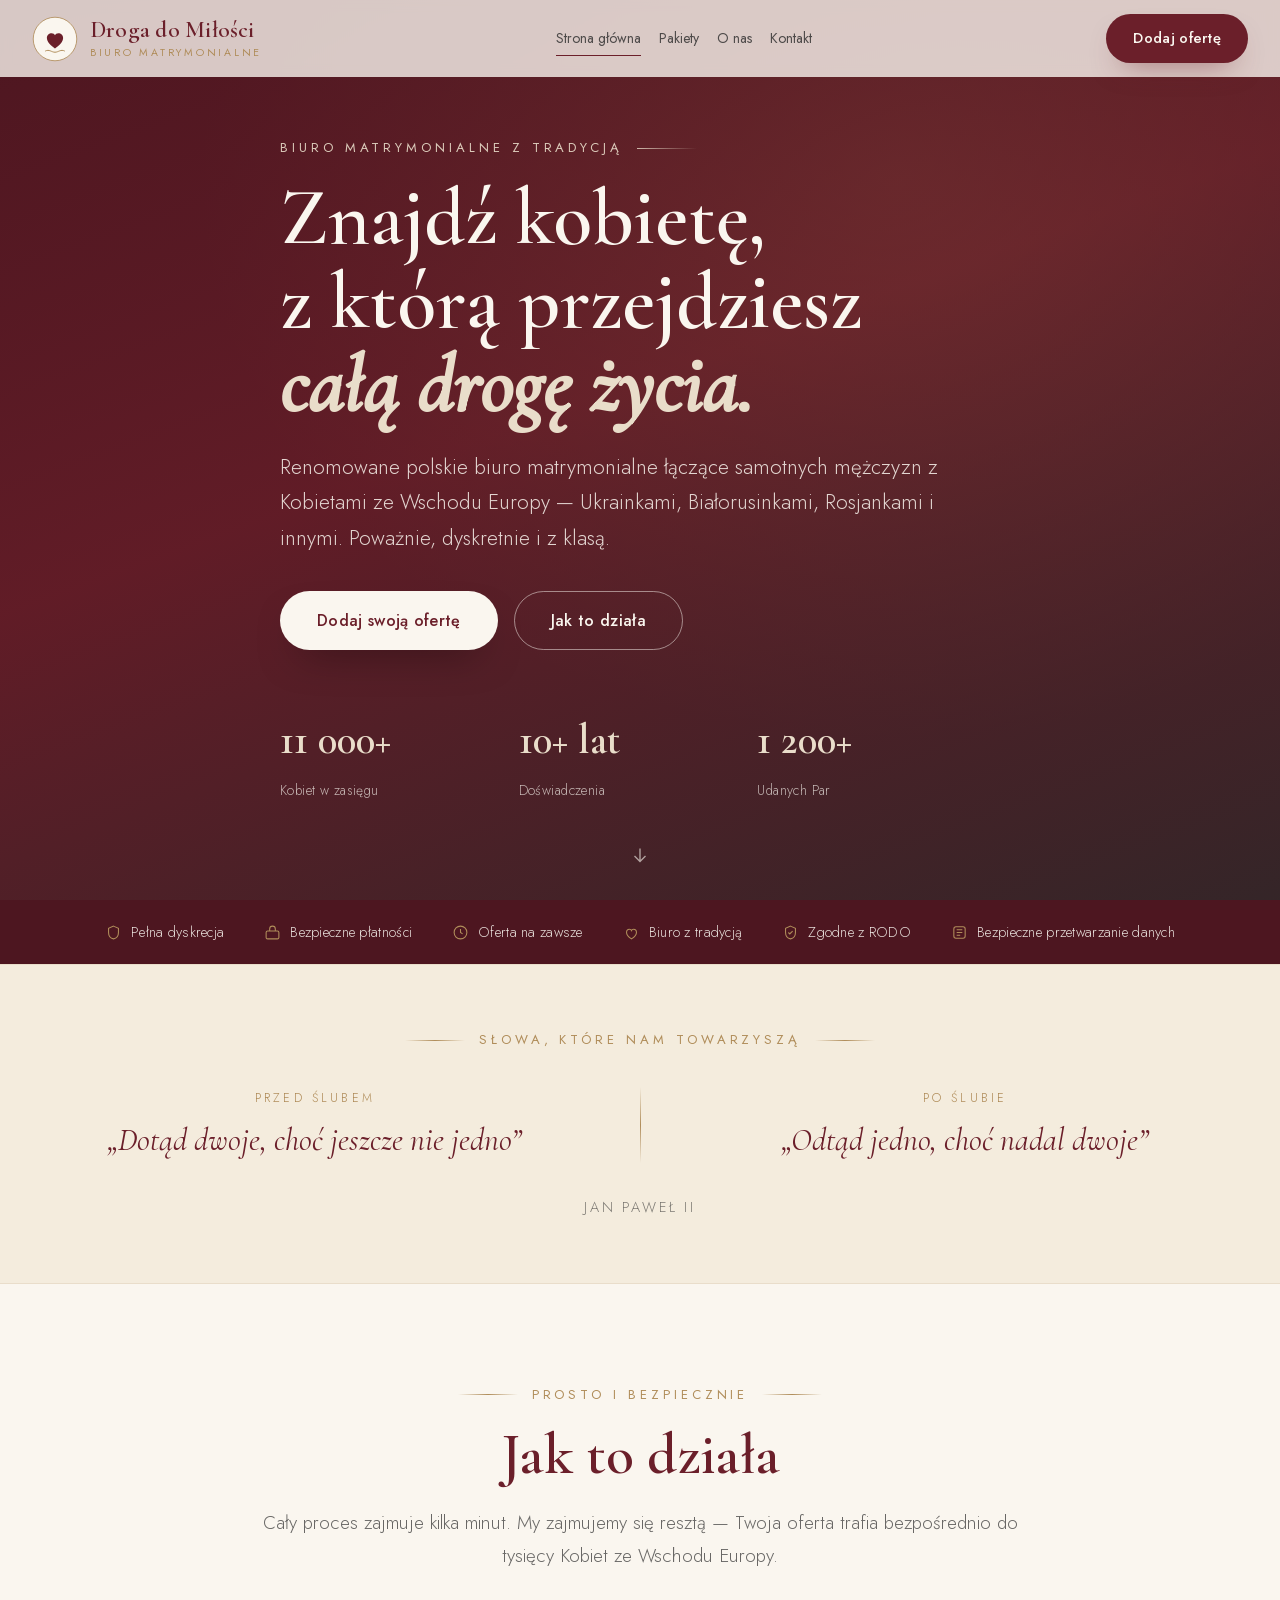
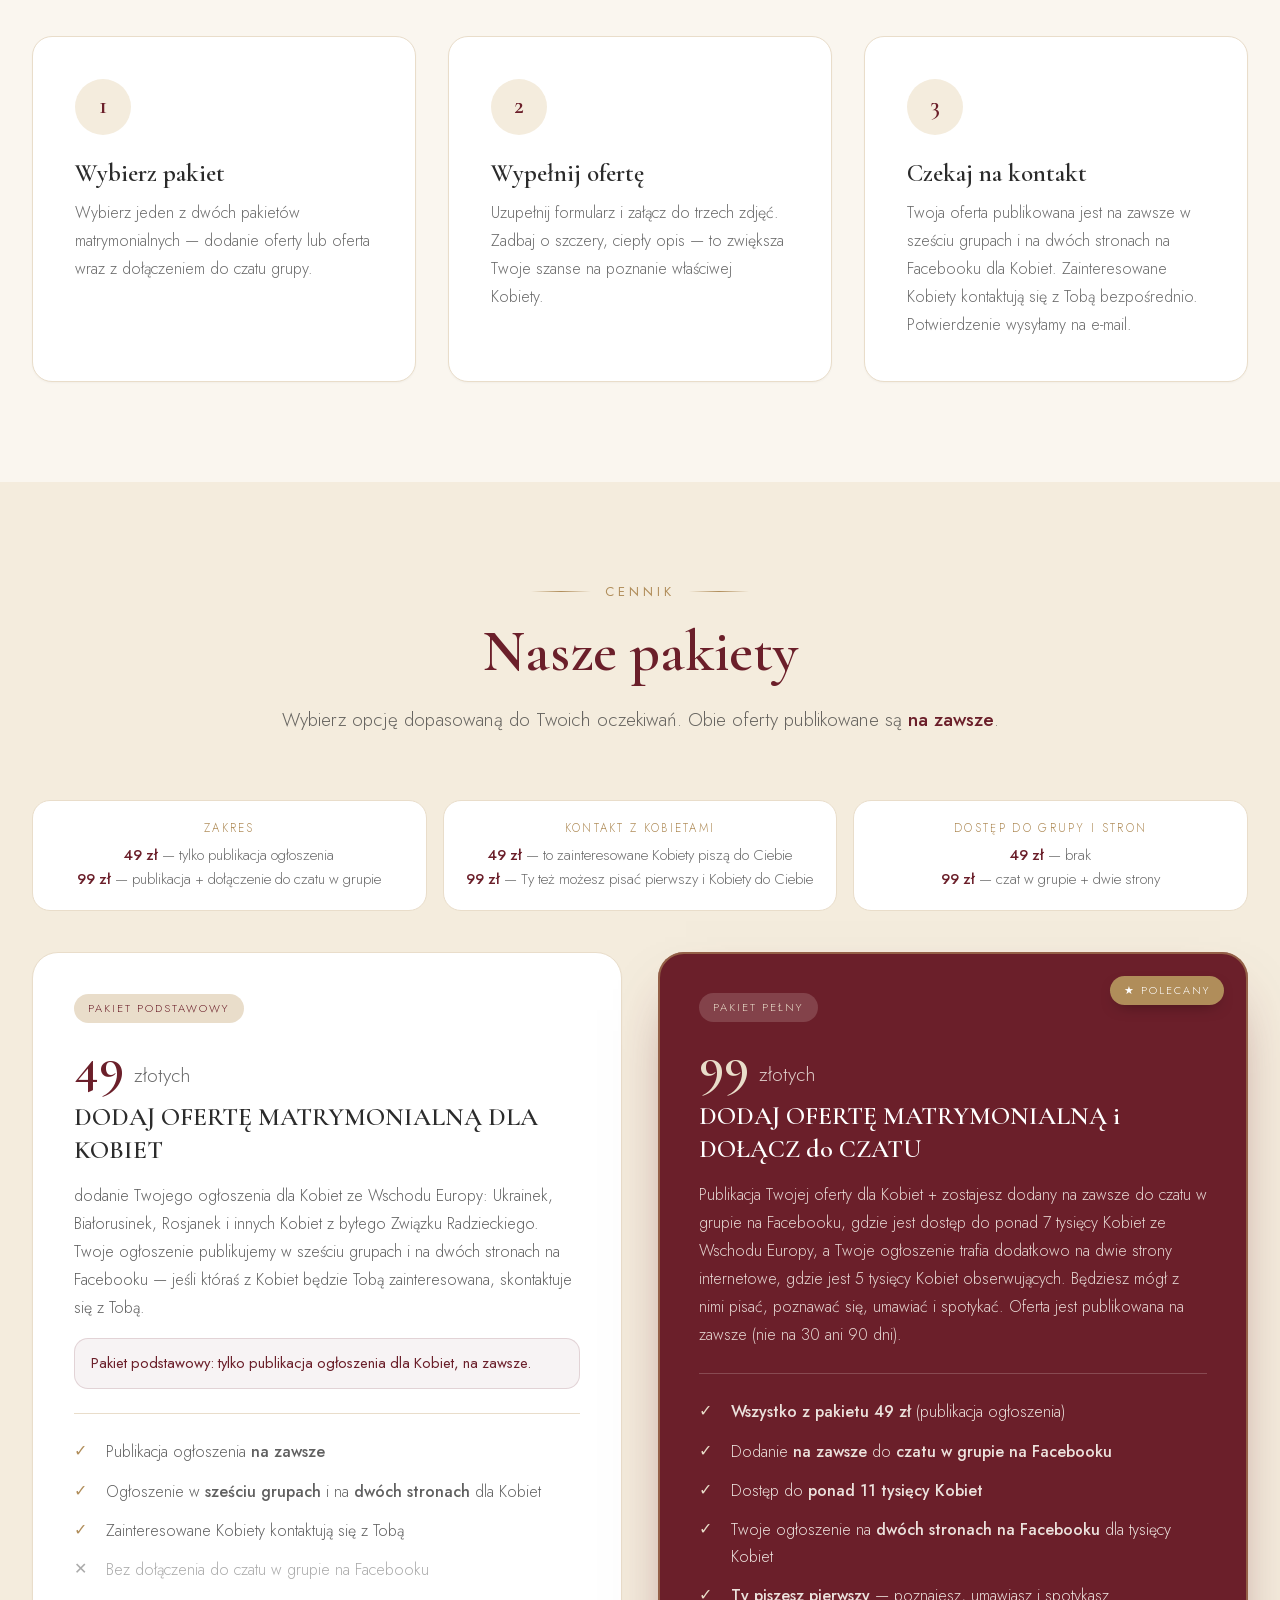
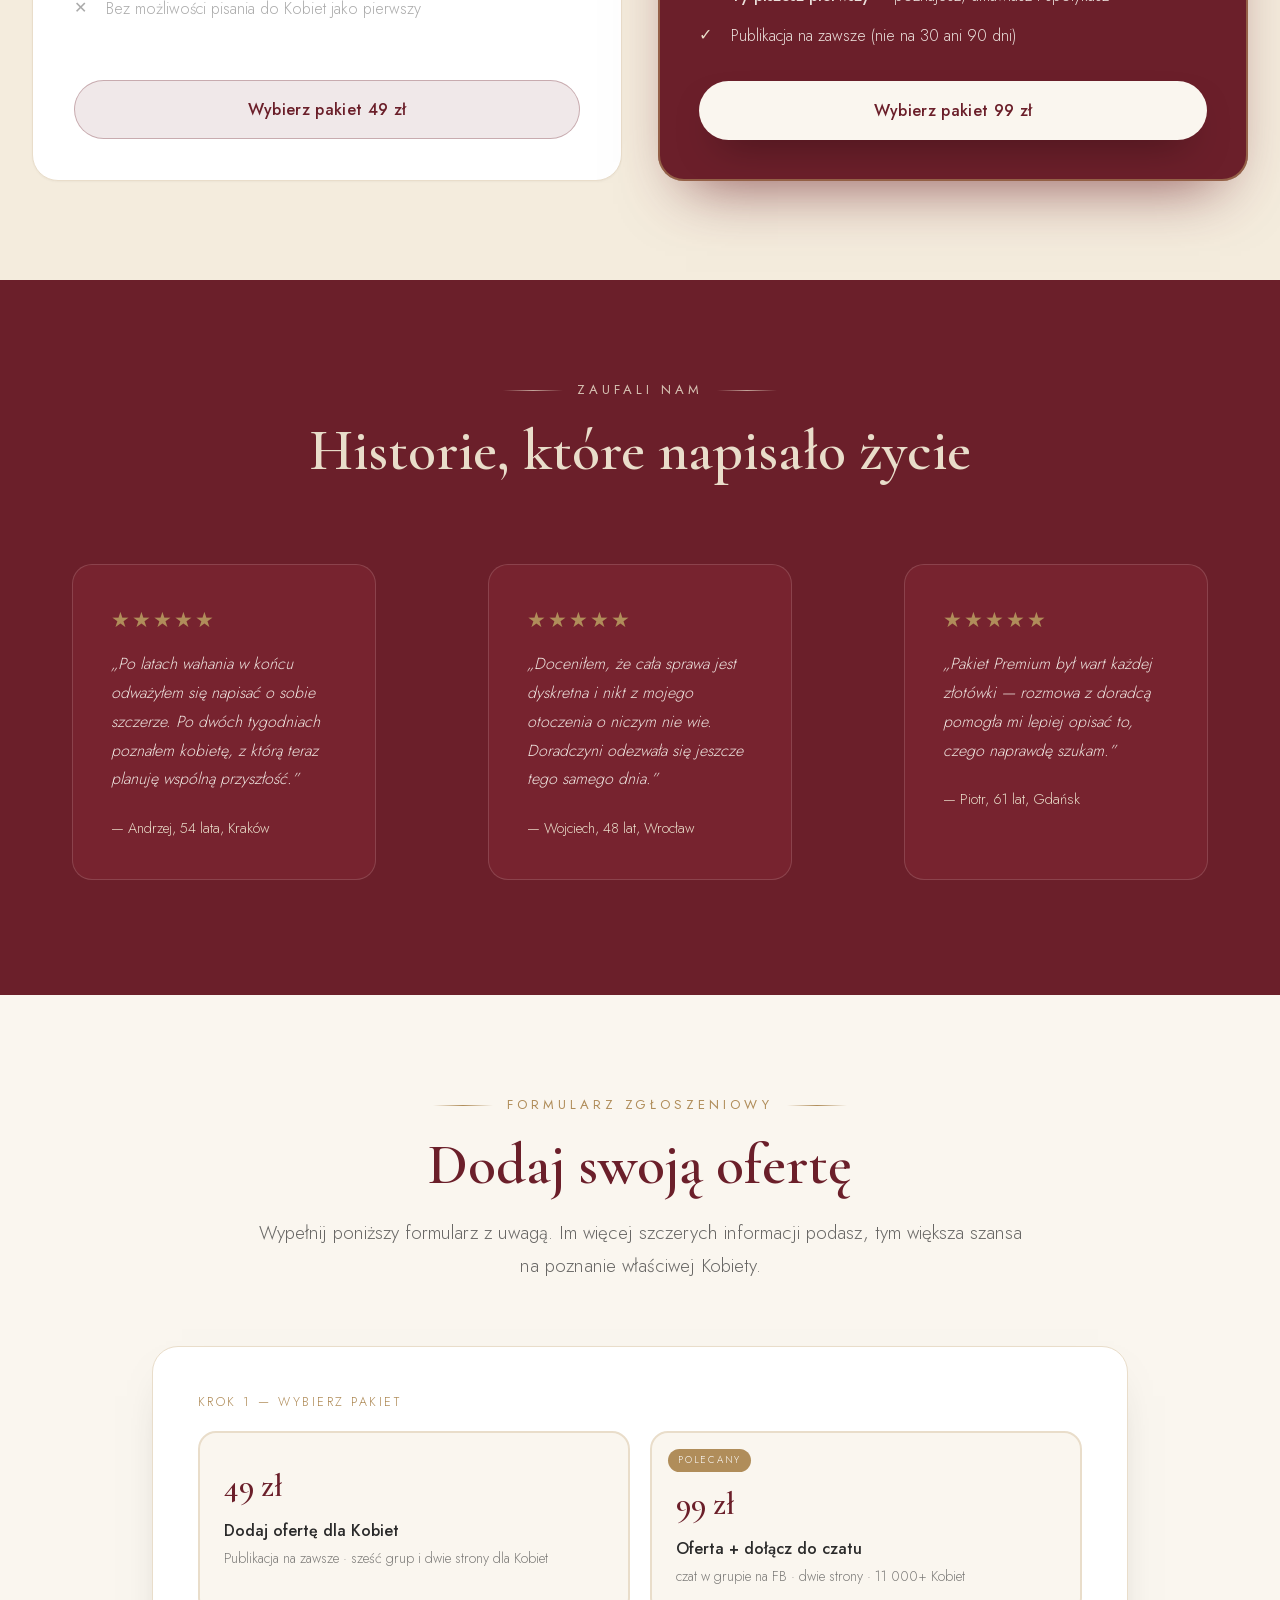
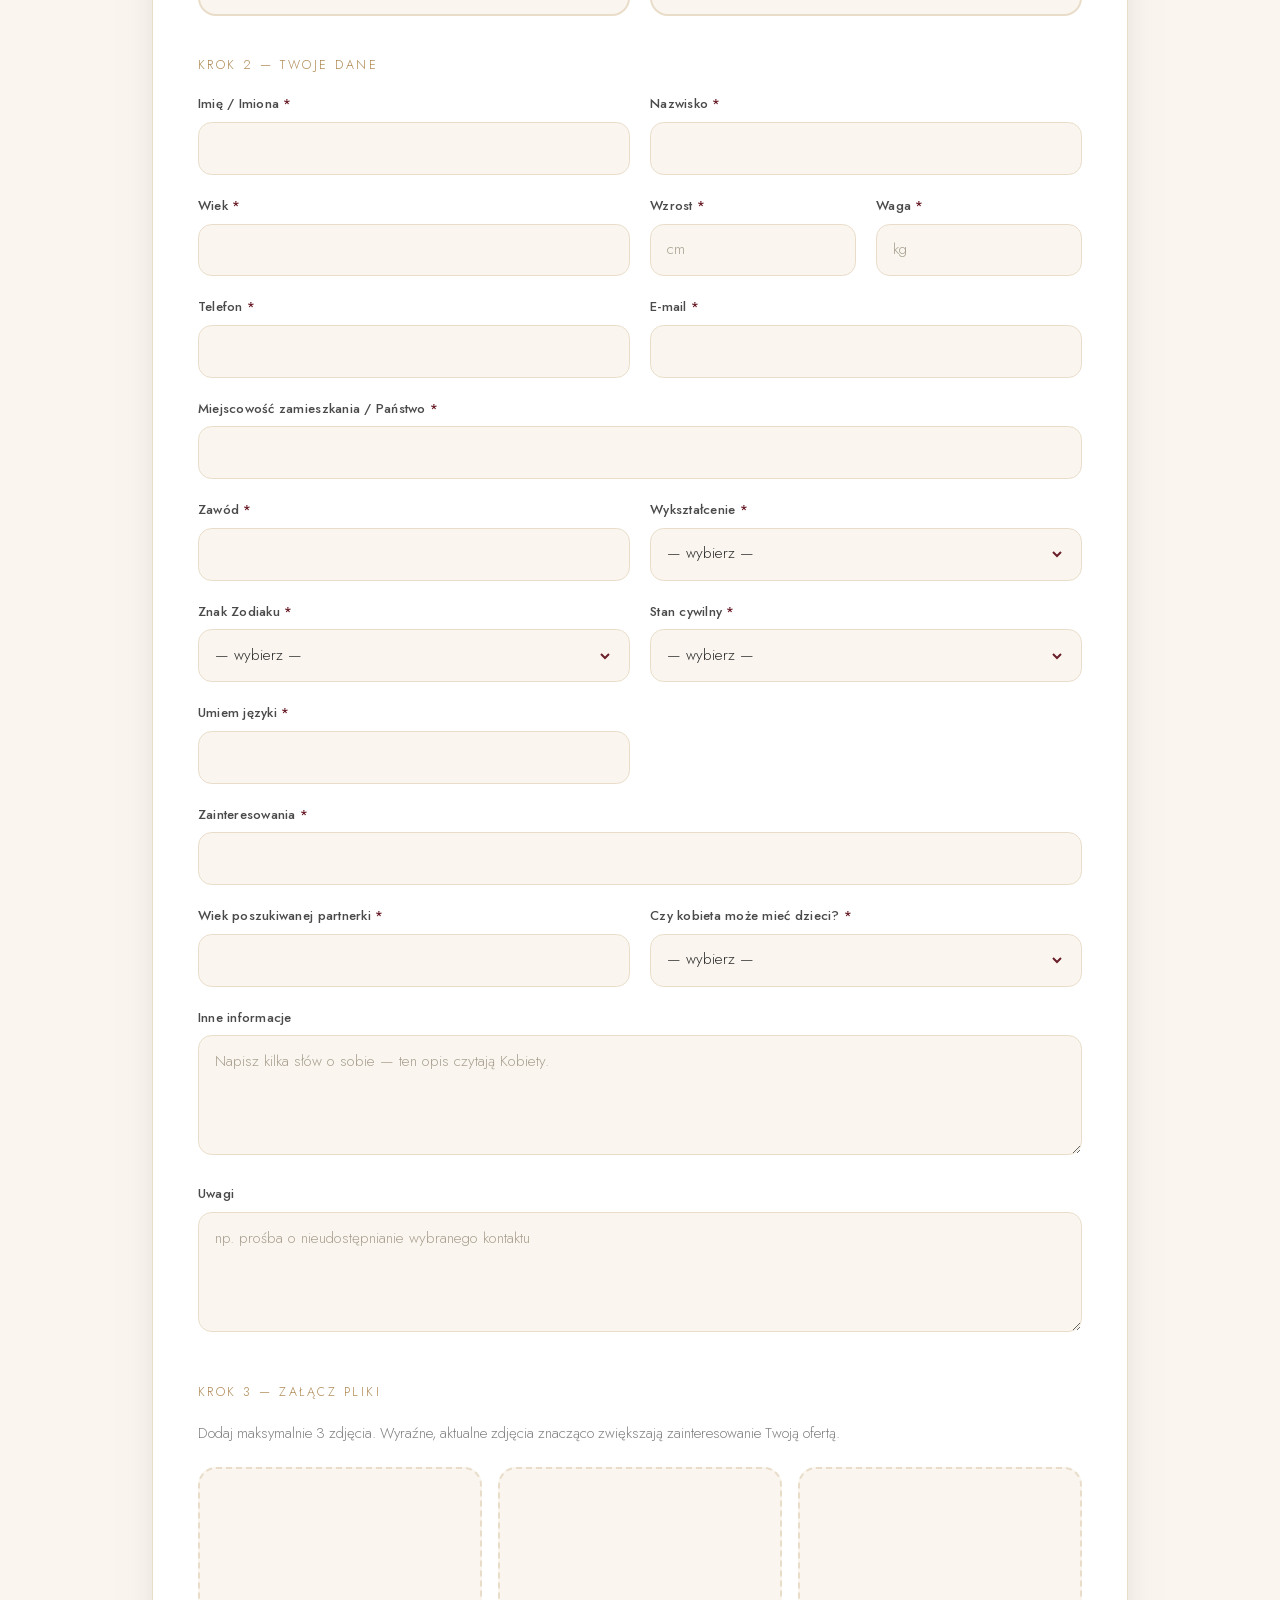
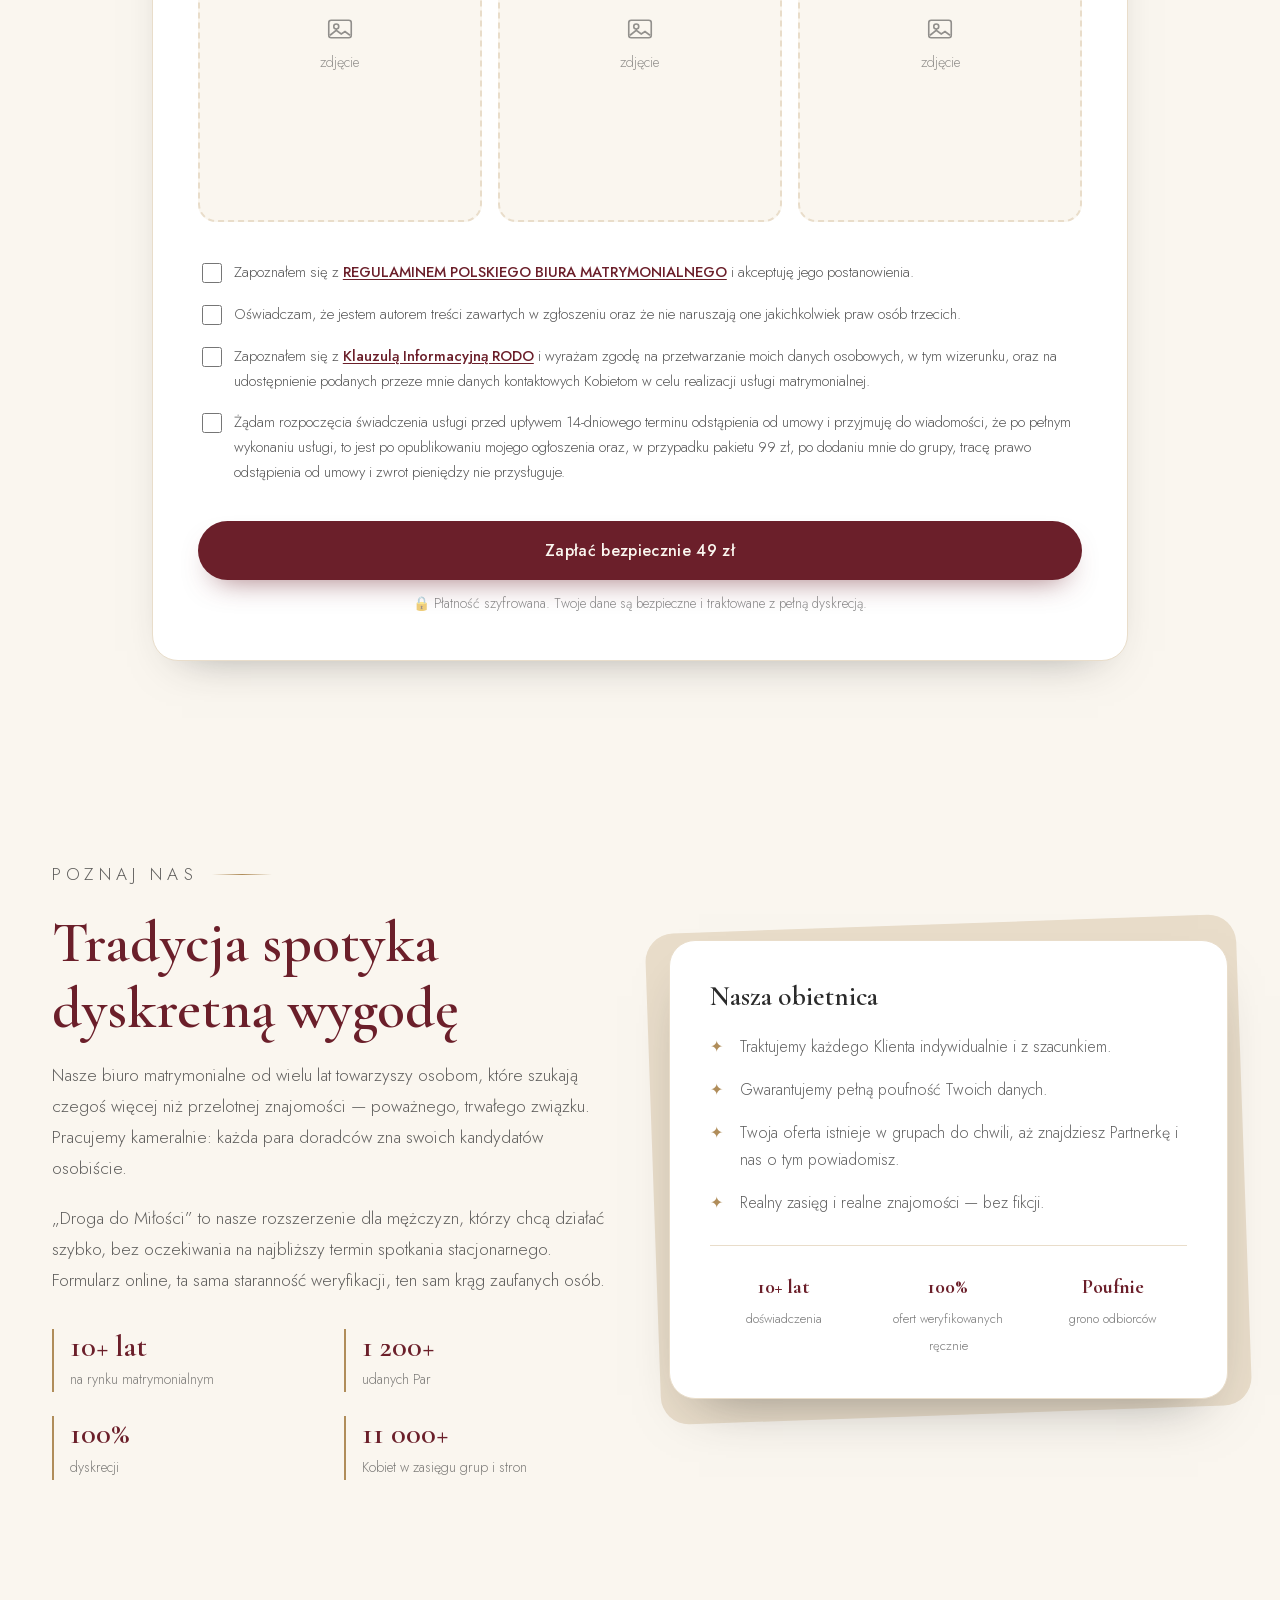
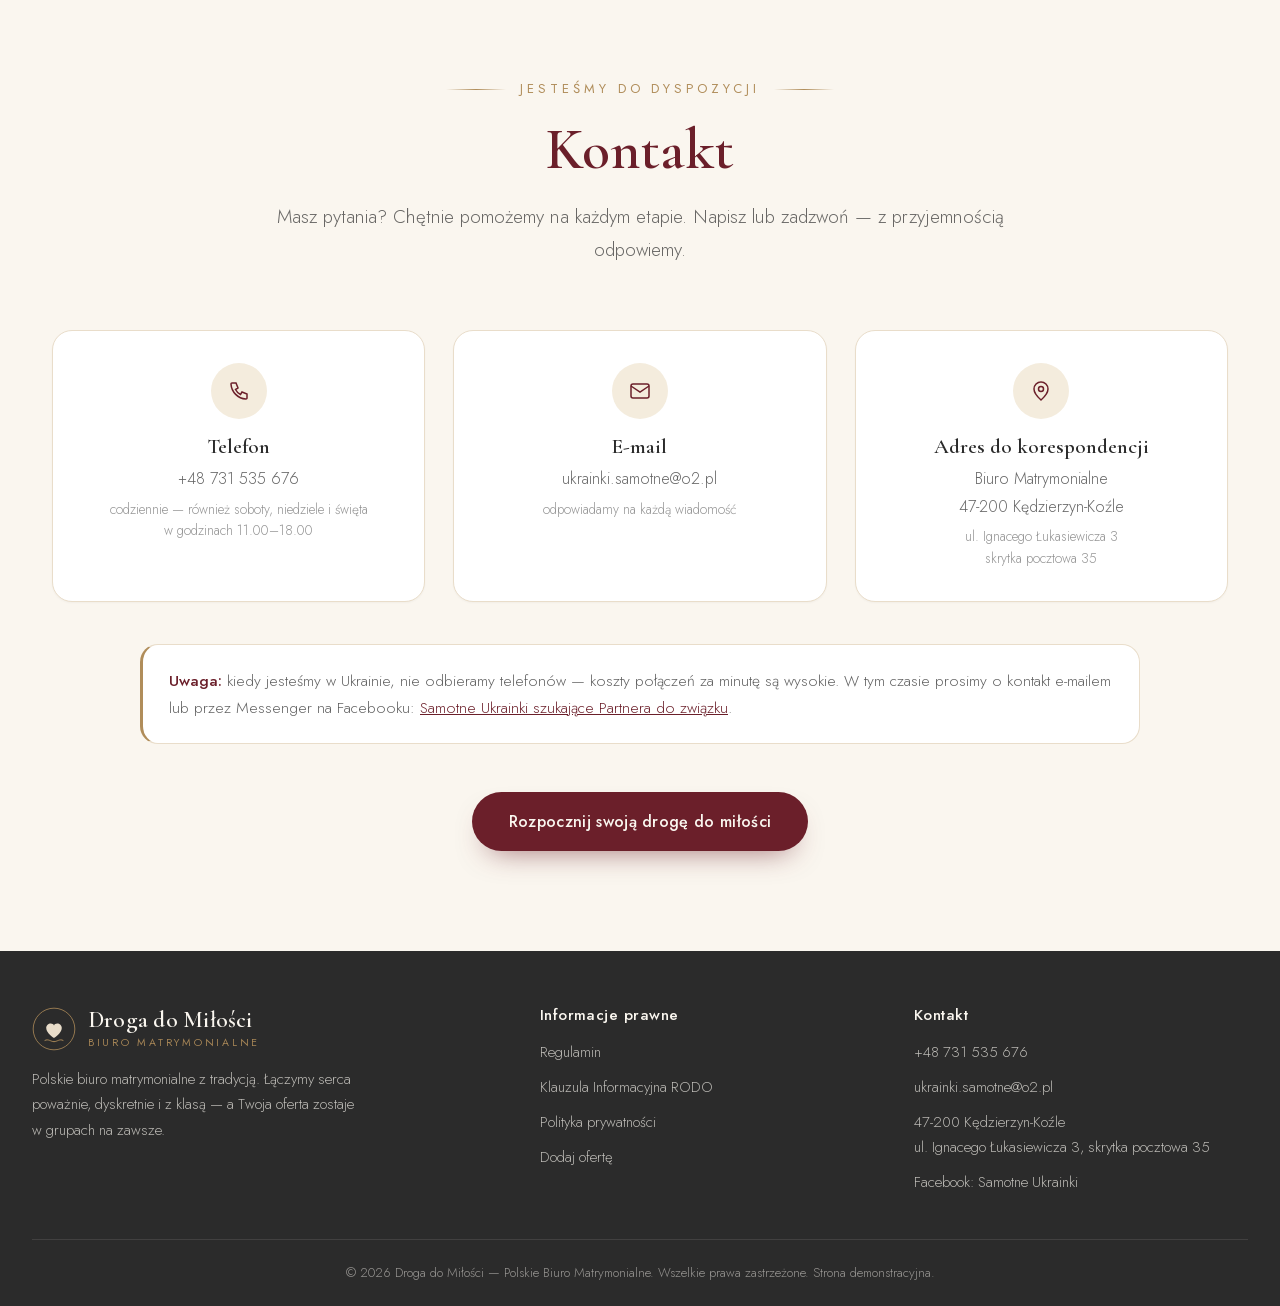
==== commit 6dad18f4: "Szerszy layout, regulamin i RODO jako podstrony, krótszy navbar - kontener 1400 px zamiast 1180, sze" ====
--- a/index.html
+++ b/index.html
@@ -30,12 +30,8 @@
 
     <nav class="mainnav">
       <a href="#home" class="is-active">Strona główna</a>
-      <a href="#jak">Jak to działa</a>
       <a href="#pakiety">Pakiety</a>
-      <a href="#oferta">Dodaj ofertę</a>
       <a href="#onas">O nas</a>
-      <a href="#regulamin">Regulamin</a>
-      <a href="#rodo">Klauzula RODO</a>
       <a href="#kontakt">Kontakt</a>
     </nav>
 
@@ -45,12 +41,8 @@
   <div class="mobilenav">
     <div class="wrap">
       <a href="#home">Strona główna</a>
-      <a href="#jak">Jak to działa</a>
       <a href="#pakiety">Pakiety</a>
-      <a href="#oferta">Dodaj ofertę</a>
       <a href="#onas">O nas</a>
-      <a href="#regulamin">Regulamin</a>
-      <a href="#rodo">Klauzula RODO</a>
       <a href="#kontakt">Kontakt</a>
       <a class="btn btn--burgundy btn--wide" href="#oferta">Dodaj ofertę</a>
     </div>
@@ -196,7 +188,7 @@
 </section>
 
 <section class="section section--burgundy">
-  <div class="wrap wrap--mid">
+  <div class="wrap">
     <div class="head center">
       <p class="ornament ornament--light reveal">Zaufali nam</p>
       <h2 class="title reveal">Historie, które napisało życie</h2>
@@ -322,9 +314,9 @@
       </div>
 
       <div class="consents">
-        <label class="consent"><input type="checkbox" required><span>Zapoznałem się z <a href="#regulamin">REGULAMINEM POLSKIEGO BIURA MATRYMONIALNEGO</a> i akceptuję jego postanowienia.</span></label>
+        <label class="consent"><input type="checkbox" required><span>Zapoznałem się z <a href="regulamin.html">REGULAMINEM POLSKIEGO BIURA MATRYMONIALNEGO</a> i akceptuję jego postanowienia.</span></label>
         <label class="consent"><input type="checkbox" required><span>Oświadczam, że jestem autorem treści zawartych w zgłoszeniu oraz że nie naruszają one jakichkolwiek praw osób trzecich.</span></label>
-        <label class="consent"><input type="checkbox" required><span>Zapoznałem się z <a href="#rodo">Klauzulą Informacyjną RODO</a> i wyrażam zgodę na przetwarzanie moich danych osobowych, w tym wizerunku, oraz na udostępnienie podanych przeze mnie danych kontaktowych Kobietom w celu realizacji usługi matrymonialnej.</span></label>
+        <label class="consent"><input type="checkbox" required><span>Zapoznałem się z <a href="rodo.html">Klauzulą Informacyjną RODO</a> i wyrażam zgodę na przetwarzanie moich danych osobowych, w tym wizerunku, oraz na udostępnienie podanych przeze mnie danych kontaktowych Kobietom w celu realizacji usługi matrymonialnej.</span></label>
         <label class="consent"><input type="checkbox" required><span>Żądam rozpoczęcia świadczenia usługi przed upływem 14-dniowego terminu odstąpienia od umowy i przyjmuję do wiadomości, że po pełnym wykonaniu usługi, to jest po opublikowaniu mojego ogłoszenia oraz, w przypadku pakietu 99 zł, po dodaniu mnie do grupy, tracę prawo odstąpienia od umowy i zwrot pieniędzy nie przysługuje.</span></label>
       </div>
       <p class="form-warn" data-warn-consents>Prosimy zaznaczyć wszystkie cztery zgody, aby przejść do płatności.</p>
@@ -372,87 +364,6 @@
   </div>
 </section>
 
-<section class="section section--beige" id="regulamin">
-  <div class="wrap wrap--narrow">
-    <div class="head center">
-      <p class="ornament reveal">Zasady współpracy z serwisem</p>
-      <h2 class="title reveal">Regulamin</h2>
-      <p class="subtitle reveal">Najważniejsze zasady korzystania z usługi „Droga do Miłości”. Pełna treść regulaminu dostępna jest również na stronie Google w naszym Biurze Matrymonialnym.</p>
-    </div>
-
-    <div class="doc reveal">
-      <p class="doc__note">Wersja robocza. Ostateczna treść regulaminu wymaga akceptacji Zleceniodawcy, zalecana konsultacja z prawnikiem.</p>
-
-      <div>
-        <h3>§ 1. Warunki udziału</h3>
-        <p>Usługa dostępna jest wyłącznie dla osób pełnoletnich, deklarujących poważny zamiar zawarcia trwałego związku. Zabronione jest zamieszczanie treści fałszywych, wprowadzających w błąd lub naruszających dobre obyczaje.</p>
-      </div>
-
-      <div>
-        <h3>§ 2. Weryfikacja ofert</h3>
-        <p>Każda oferta jest ręcznie sprawdzana przez doradcę Biura przed publikacją. Zastrzegamy sobie prawo do odmowy publikacji treści niespełniających standardów serwisu, bez podania szczegółowej przyczyny.</p>
-      </div>
-
-      <div>
-        <h3>§ 3. Płatności</h3>
-        <p>Płatność za pakiet Standard (<strong>49 zł</strong>) lub Premium (<strong>99 zł</strong>) następuje z góry, przed publikacją oferty. Po opublikowaniu oferty w prywatnych grupach i na stronach, płatność nie podlega zwrotowi.</p>
-      </div>
-
-      <div>
-        <h3>§ 4. Ochrona danych</h3>
-        <p>Dane przetwarzane są zgodnie z obowiązującymi przepisami o ochronie danych osobowych (RODO) i udostępniane wyłącznie w obrębie zamkniętej grupy odbiorców naszego biura.</p>
-      </div>
-
-      <div>
-        <h3>§ 5. Usunięcie oferty</h3>
-        <p>Klient może w dowolnym momencie poprosić o usunięcie swojej oferty, kontaktując się z biurem. Zastrzegamy sobie również prawo do usunięcia oferty naruszającej niniejszy regulamin.</p>
-      </div>
-
-      <div>
-        <h3>Oświadczenia Klienta</h3>
-        <p>Składając ofertę, Klient potwierdza następujące oświadczenia:</p>
-        <ul style="margin-top:1rem">
-          <li><i>✦</i><span>Zapoznałem się z REGULAMINEM POLSKIEGO BIURA MATRYMONIALNEGO i akceptuję jego postanowienia.</span></li>
-          <li><i>✦</i><span>Oświadczam, że jestem autorem treści zawartych w zgłoszeniu oraz że nie naruszają one jakichkolwiek praw osób trzecich.</span></li>
-          <li><i>✦</i><span>Zapoznałem się z Klauzulą Informacyjną RODO i wyrażam zgodę na przetwarzanie moich danych osobowych.</span></li>
-        </ul>
-      </div>
-
-      <div class="doc__highlight">
-        <h3>§ 6. Prawo odstąpienia od umowy i zwroty</h3>
-        <ol>
-          <li>Konsument ma co do zasady prawo odstąpić od umowy zawartej na odległość w terminie <strong>14 dni</strong> bez podawania przyczyny.</li>
-          <li>Składając zamówienie, Kupujący <strong>żąda rozpoczęcia świadczenia usługi natychmiast</strong>, przed upływem terminu odstąpienia od umowy, i wyraża na to wyraźną zgodę.</li>
-          <li>Zgodnie z art. 38 ust. 1 pkt 1 ustawy o prawach konsumenta, z chwilą <strong>pełnego wykonania usługi</strong>, to jest z chwilą <strong>opublikowania ogłoszenia</strong> (pakiet 49 zł i 99 zł) oraz, w przypadku pakietu 99 zł, <strong>dodania Kupującego do grup</strong>, prawo odstąpienia od umowy <strong>wygasa</strong>, a <strong>zwrot pieniędzy nie przysługuje</strong>.</li>
-          <li>W przypadku odstąpienia od umowy przed pełnym wykonaniem usługi, jeżeli świadczenie zostało częściowo wykonane, Kupujący ponosi proporcjonalny koszt świadczenia spełnionego do chwili odstąpienia od umowy.</li>
-          <li>Reklamacje można składać na adres e-mail wskazany w zakładce Kontakt. Reklamacje rozpatrywane są w terminie 14 dni.</li>
-        </ol>
-      </div>
-    </div>
-
-    <div class="rodo reveal" id="rodo">
-      <div class="rodo__head">
-        <p class="ornament">Ochrona danych osobowych</p>
-        <div class="rodo__icon">
-          <svg width="24" height="24" viewBox="0 0 24 24" fill="none" stroke="currentColor" stroke-width="1.5"><path d="M12 3l7 3v6c0 4.4-3 8.2-7 9-4-.8-7-4.6-7-9V6l7-3z"/><path d="M9 12l2 2 4-4"/></svg>
-        </div>
-        <h3>Klauzula Informacyjna RODO</h3>
-      </div>
-      <p>Zgodnie z art. 6 ust. 1 lit. f RODO informujemy, iż Pana dane osobowe, przekazane nam za pośrednictwem naszej strony internetowej / formularza kontaktowego lub w inny sposób (przekazanie wizytówki, przesłanie pocztą elektroniczną, poprzez kontakt telefoniczny, Facebook), są gromadzone, przetwarzane i przechowywane w celu prowadzenia korespondencji z Państwem oraz w celu, dla którego zostały nam udostępnione, czyli udostępniania ich Kobietom (adresu, numeru telefonu, poczty elektronicznej, profilu Facebook i innych kontaktów, które Pan nam udostępnił). Jeśli nie zgadza się Pan na udostępnienie któregoś z kontaktów, prosimy o powiadomienie nas o tym przy rejestracji.</p>
-      <p style="margin-top:1rem">Dane osobowe mogą również być ujawnione pracownikom lub współpracownikom Biura Matrymonialnego, jak też podmiotom udzielającym wsparcia dla naszego Biura Matrymonialnego na zasadzie zleconych usług i zgodnie z zawartymi umowami powierzenia. Informujemy ponadto, że Pana dane osobowe nie będą przetwarzane w sposób zautomatyzowany i nie będą profilowane.</p>
-      <p style="margin-top:1rem">Posiada Pan prawo dostępu do treści swoich danych, prawo ich sprostowania, usunięcia, ograniczenia przetwarzania, prawo do przenoszenia danych lub do wniesienia sprzeciwu wobec ich przetwarzania. Osoba, której dane dotyczą, ma prawo wniesienia skargi do UODO, gdy uzna, iż przetwarzanie jej danych osobowych narusza przepisy RODO.</p>
-      <p style="margin-top:1rem">Podanie danych jest dobrowolne, ale niezbędne do realizacji powyższych celów, czyli znalezienia Partnerki / Żony. Pana dane będą przetwarzane do czasu ustania celu, dla jakiego zostały zgromadzone, czyli znalezienia przez Pana Partnerki / Żony.</p>
-
-      <h4>Polityka prywatności</h4>
-      <p><strong>Administrator danych:</strong> Polskie Biuro Matrymonialne „Droga do Miłości”. Kontakt w sprawie danych osobowych — poprzez dane w zakładce Kontakt.</p>
-      <p style="margin-top:.8rem"><strong>Zakres danych:</strong> imię i nazwisko, wiek, dane kontaktowe (telefon, e-mail, profil Facebook), miejscowość, informacje zawarte w ogłoszeniu oraz zdjęcia (wizerunek) przesłane w formularzu.</p>
-      <p style="margin-top:.8rem"><strong>Cel przetwarzania:</strong> realizacja usługi matrymonialnej, w tym publikacja ogłoszenia oraz udostępnianie danych kontaktowych Kobietom zainteresowanym poznaniem Klienta.</p>
-      <p style="margin-top:.8rem"><strong>Okres przechowywania:</strong> dane przechowujemy do czasu ustania celu, dla którego zostały zgromadzone, czyli znalezienia przez Klienta Partnerki / Żony.</p>
-      <p style="margin-top:.8rem"><strong>Prawa Klienta:</strong> dostęp do danych, ich sprostowanie, usunięcie, ograniczenie przetwarzania, przenoszenie oraz sprzeciw wobec przetwarzania. Przysługuje również prawo wniesienia skargi do UODO.</p>
-    </div>
-  </div>
-</section>
-
 <section class="section section--cream" id="kontakt">
   <div class="wrap wrap--mid">
     <div class="head center">
@@ -510,9 +421,9 @@
       <div>
         <h4>Informacje prawne</h4>
         <ul>
-          <li><a href="#regulamin">Regulamin</a></li>
-          <li><a href="#rodo">Klauzula Informacyjna RODO</a></li>
-          <li><a href="#rodo">Polityka prywatności</a></li>
+          <li><a href="regulamin.html">Regulamin</a></li>
+          <li><a href="rodo.html">Klauzula Informacyjna RODO</a></li>
+          <li><a href="rodo.html#prywatnosc">Polityka prywatności</a></li>
           <li><a href="#oferta">Dodaj ofertę</a></li>
         </ul>
       </div>
--- a/assets/style.css
+++ b/assets/style.css
@@ -34,15 +34,15 @@
 ::selection{background:var(--burgundy);color:#fff}
 
 /* ============ POMOCNICZE ============ */
-.wrap{max-width:1180px;margin:0 auto;padding:0 24px}
-.wrap--narrow{max-width:880px}
-.wrap--mid{max-width:1060px}
+.wrap{max-width:1400px;margin:0 auto;padding:0 32px}
+.wrap--narrow{max-width:1040px}
+.wrap--mid{max-width:1240px}
 .section{padding-block:clamp(4rem, 3rem + 4vw, 7.5rem)}
 .section--cream{background:var(--cream)}
 .section--beige{background:var(--beige-light)}
 .section--burgundy{background:var(--burgundy);color:var(--cream)}
 .center{text-align:center}
-.head{max-width:640px;margin:0 auto clamp(2.8rem, 2rem + 2.5vw, 4rem)}
+.head{max-width:780px;margin:0 auto clamp(2.8rem, 2rem + 2.5vw, 4rem)}
 .head--left{margin-left:0;text-align:left}
 
 .ornament{
@@ -115,18 +115,34 @@
     var(--burgundy-dark);
   background-size:cover;
 }
-.hero__inner{max-width:760px}
+.hero__inner{max-width:900px}
 .hero .ornament{color:rgba(233,221,202,.9)}
 .hero .ornament::after{background:linear-gradient(to right, rgba(233,221,202,.8), transparent)}
 .hero h1{font-size:clamp(2.7rem, 1.9rem + 4vw, 5rem);font-weight:600;line-height:1.05;margin-bottom:1.4rem}
 .hero h1 em{font-style:italic;color:var(--beige);display:block}
-.hero__lead{font-size:clamp(1.08rem, 1rem + .45vw, 1.3rem);color:rgba(250,246,239,.85);font-weight:300;max-width:620px;margin-bottom:2.2rem;line-height:1.7}
+.hero__lead{font-size:clamp(1.08rem, 1rem + .45vw, 1.3rem);color:rgba(250,246,239,.85);font-weight:300;max-width:720px;margin-bottom:2.2rem;line-height:1.7}
 .hero__btns{display:flex;flex-wrap:wrap;gap:16px}
-.hero__stats{display:grid;grid-template-columns:repeat(3,1fr);gap:32px;margin-top:3.4rem;max-width:580px}
+.hero__stats{display:grid;grid-template-columns:repeat(3,1fr);gap:36px;margin-top:3.4rem;max-width:680px}
 .hero__stat b{display:block;font-family:var(--font-serif);font-size:clamp(1.9rem, 1.5rem + 1.4vw, 2.6rem);font-weight:600;color:var(--beige)}
 .hero__stat span{display:block;font-size:.86rem;color:rgba(250,246,239,.7);letter-spacing:.03em;margin-top:4px}
 .hero__arrow{position:absolute;bottom:26px;left:50%;transform:translateX(-50%);color:rgba(250,246,239,.6);animation:bounce 2s infinite}
 @keyframes bounce{0%,100%{transform:translate(-50%,0)}50%{transform:translate(-50%,10px)}}
+
+/* ============ NAGŁÓWEK PODSTRONY ============ */
+.pagehead{
+  padding-top:150px;padding-bottom:70px;color:var(--cream);text-align:center;
+  background:
+    linear-gradient(160deg, rgba(77,22,32,.88) 0%, rgba(107,31,42,.72) 55%, rgba(43,43,43,.78) 100%),
+    radial-gradient(ellipse at 70% 10%, rgba(176,141,90,.3), transparent 55%),
+    var(--burgundy-dark);
+}
+.pagehead h1{font-size:clamp(2.4rem, 1.9rem + 2.4vw, 3.8rem);margin-bottom:1rem}
+.pagehead p{color:rgba(250,246,239,.82);font-weight:300;max-width:760px;margin:0 auto;line-height:1.75}
+.pagehead .ornament{color:rgba(233,221,202,.85)}
+.pagehead .ornament::before,.pagehead .ornament::after{background:linear-gradient(to right, transparent, rgba(233,221,202,.7), transparent)}
+.crumbs{margin-top:1.6rem;font-size:.86rem;color:rgba(250,246,239,.6)}
+.crumbs a{text-decoration:none;border-bottom:1px solid rgba(233,221,202,.5)}
+.crumbs a:hover{color:var(--beige)}
 
 /* ============ PASEK ZAUFANIA ============ */
 .trust{background:var(--burgundy-dark);color:rgba(250,246,239,.9)}
@@ -146,7 +162,7 @@
 /* ============ KARTY KROKÓW ============ */
 .cards-3{display:grid;grid-template-columns:repeat(3,1fr);gap:32px}
 .card{
-  background:#fff;border:1px solid var(--beige);border-radius:20px;padding:36px;
+  background:#fff;border:1px solid var(--beige);border-radius:20px;padding:42px;
   box-shadow:0 1px 2px rgba(43,43,43,.04);transition:box-shadow .3s ease, transform .3s ease;
 }
 .card:hover{box-shadow:0 22px 45px -24px rgba(43,43,43,.45);transform:translateY(-4px)}
@@ -160,14 +176,14 @@
 .card p{color:rgba(43,43,43,.7);font-weight:300;line-height:1.75}
 
 /* ============ PORÓWNANIE PAKIETÓW ============ */
-.compare{display:grid;grid-template-columns:repeat(3,1fr);gap:12px;max-width:1000px;margin:0 auto 2.6rem;text-align:center}
+.compare{display:grid;grid-template-columns:repeat(3,1fr);gap:16px;max-width:1240px;margin:0 auto 2.6rem;text-align:center}
 .compare__box{background:#fff;border:1px solid var(--beige);border-radius:18px;padding:18px 14px}
 .compare__label{font-size:.72rem;letter-spacing:.2em;text-transform:uppercase;color:var(--gold);margin-bottom:6px}
 .compare__box p{font-size:.92rem;color:rgba(43,43,43,.7);line-height:1.6}
 .compare__box b{color:var(--burgundy);font-weight:500}
 
 /* ============ PAKIETY ============ */
-.plans{display:grid;grid-template-columns:1fr 1fr;gap:32px;max-width:1000px;margin:0 auto;align-items:stretch}
+.plans{display:grid;grid-template-columns:1fr 1fr;gap:36px;max-width:1240px;margin:0 auto;align-items:stretch}
 .plan{display:flex;flex-direction:column;border-radius:26px;padding:clamp(2rem, 1.6rem + 1.2vw, 2.6rem)}
 .plan--basic{background:#fff;border:1px solid var(--beige);box-shadow:0 1px 2px rgba(43,43,43,.04)}
 .plan--basic:hover{box-shadow:0 24px 50px -26px rgba(43,43,43,.4)}
@@ -197,7 +213,7 @@
 
 /* ============ OPINIE ============ */
 .quotes{display:grid;grid-template-columns:repeat(3,1fr);gap:32px}
-.quote{background:rgba(138,44,57,.4);border:1px solid rgba(250,246,239,.15);border-radius:20px;padding:32px}
+.quote{background:rgba(138,44,57,.4);border:1px solid rgba(250,246,239,.15);border-radius:20px;padding:38px}
 .quote__stars{color:var(--gold);font-size:1.3rem;letter-spacing:.1em;margin-bottom:12px}
 .quote blockquote{margin:0 0 22px;font-weight:300;font-style:italic;color:rgba(250,246,239,.9);line-height:1.8}
 .quote figcaption{font-size:.9rem;color:var(--beige)}
@@ -272,7 +288,7 @@
 .promise__foot span{font-size:.8rem;color:rgba(43,43,43,.6);line-height:1.5}
 
 /* ============ REGULAMIN / RODO ============ */
-.doc{background:#fff;border:1px solid var(--beige);border-radius:26px;box-shadow:0 20px 45px -30px rgba(43,43,43,.5);padding:clamp(1.8rem, 1.4rem + 2vw, 3rem);display:grid;gap:2rem}
+.doc{background:#fff;border:1px solid var(--beige);border-radius:26px;box-shadow:0 20px 45px -30px rgba(43,43,43,.5);padding:clamp(1.8rem, 1.4rem + 2.4vw, 3.6rem);display:grid;gap:2rem}
 .doc__note{font-size:.9rem;font-style:italic;color:rgba(43,43,43,.55);background:var(--beige-light);border-radius:14px;padding:12px 18px}
 .doc h3{font-size:1.55rem;color:var(--charcoal);margin-bottom:.7rem}
 .doc p{color:rgba(43,43,43,.7);font-weight:300;line-height:1.8}
@@ -293,7 +309,7 @@
 .rodo p{color:rgba(43,43,43,.7);font-weight:300;line-height:1.8}
 
 /* ============ KONTAKT ============ */
-.contacts{display:grid;grid-template-columns:repeat(3,1fr);gap:24px;max-width:960px;margin:0 auto}
+.contacts{display:grid;grid-template-columns:repeat(3,1fr);gap:28px;max-width:1240px;margin:0 auto}
 .contact{background:#fff;border:1px solid var(--beige);border-radius:20px;padding:32px;text-align:center;box-shadow:0 1px 2px rgba(43,43,43,.04);transition:box-shadow .3s ease,transform .3s ease}
 .contact:hover{box-shadow:0 22px 45px -26px rgba(43,43,43,.45);transform:translateY(-3px)}
 .contact__icon{display:grid;place-items:center;width:56px;height:56px;border-radius:50%;background:var(--beige-light);color:var(--burgundy);margin:0 auto 16px}
@@ -303,7 +319,7 @@
 .contact a{text-decoration:none}
 .contact a:hover{color:var(--burgundy)}
 .contact small{display:block;color:rgba(43,43,43,.5);font-size:.85rem;margin-top:6px;line-height:1.6}
-.contact-note{max-width:800px;margin:2.6rem auto 0;background:#fff;border:1px solid var(--beige);border-left:3px solid var(--gold);border-radius:18px;padding:22px 26px;color:rgba(43,43,43,.75);font-weight:300;line-height:1.75;font-size:.97rem}
+.contact-note{max-width:1000px;margin:2.6rem auto 0;background:#fff;border:1px solid var(--beige);border-left:3px solid var(--gold);border-radius:18px;padding:22px 26px;color:rgba(43,43,43,.75);font-weight:300;line-height:1.75;font-size:.97rem}
 .contact-note strong{color:var(--burgundy);font-weight:500}
 .contact-cta{text-align:center;margin-top:3rem}
 
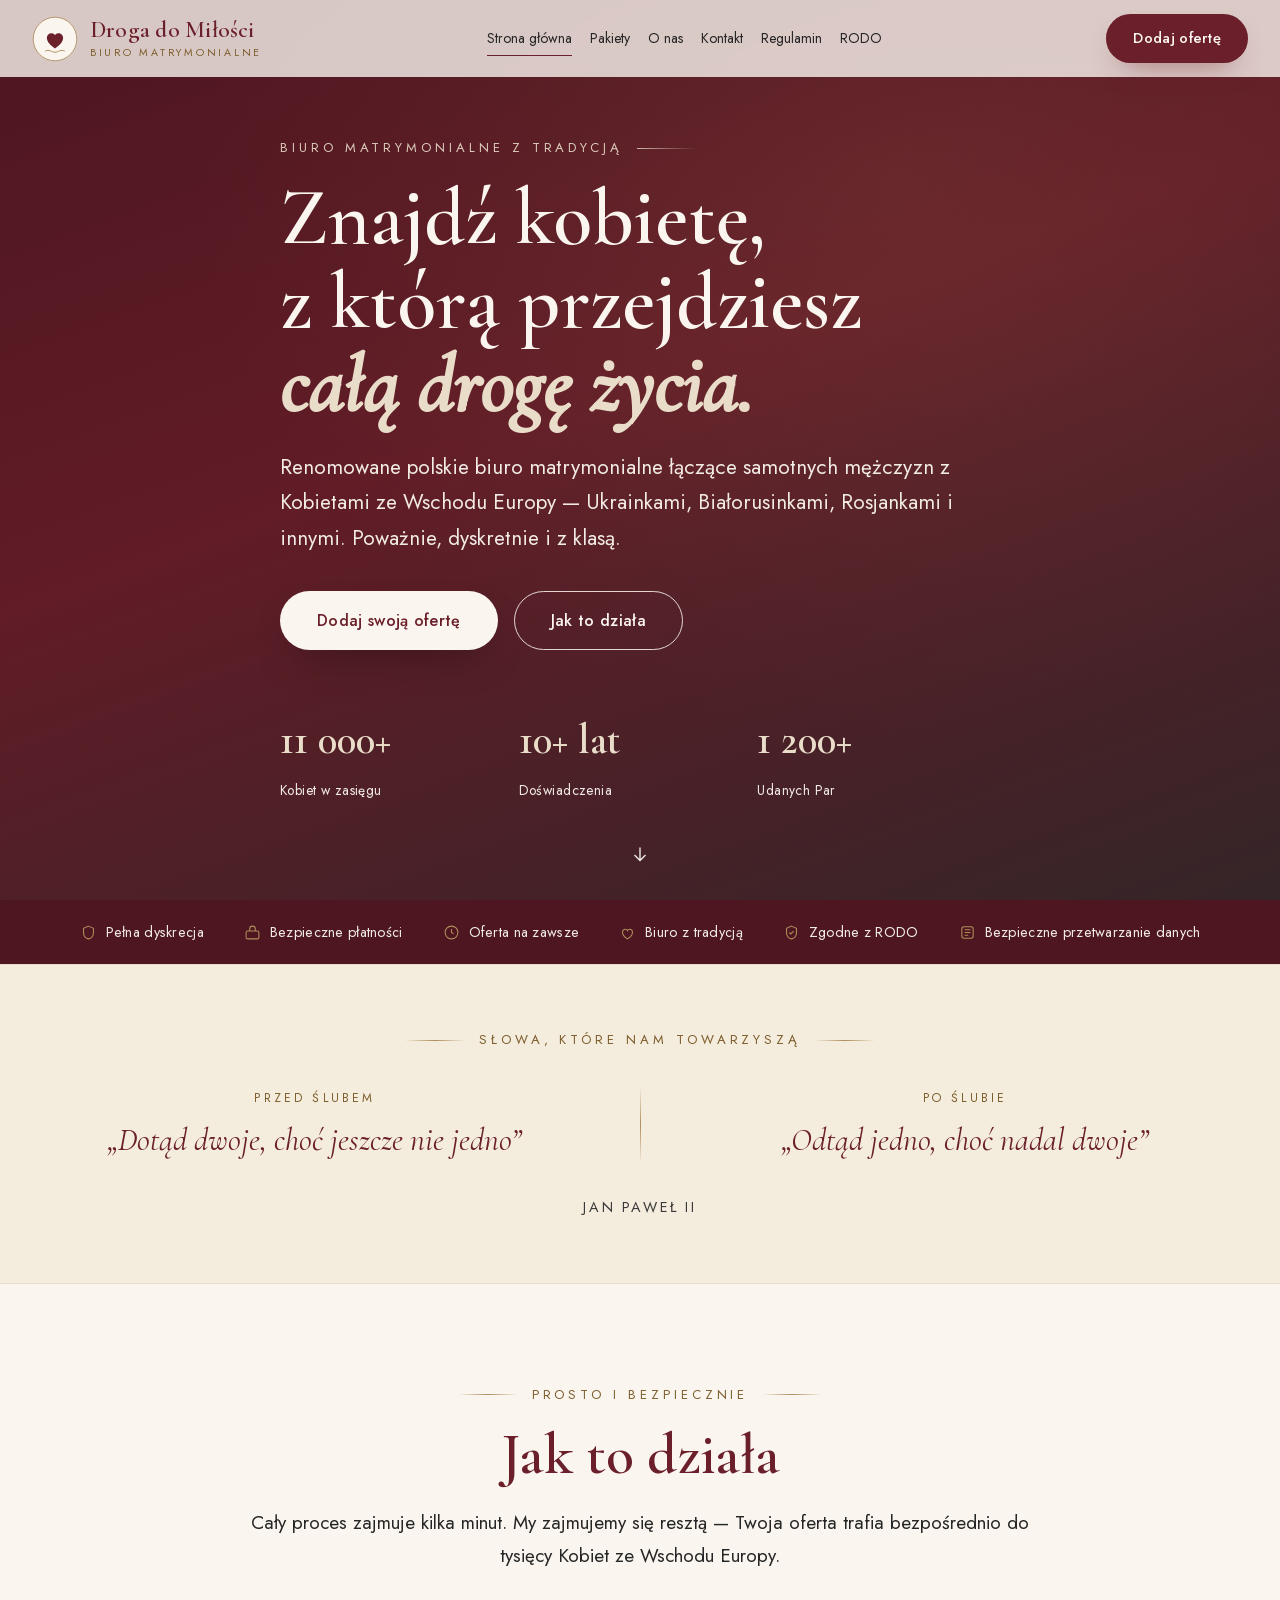
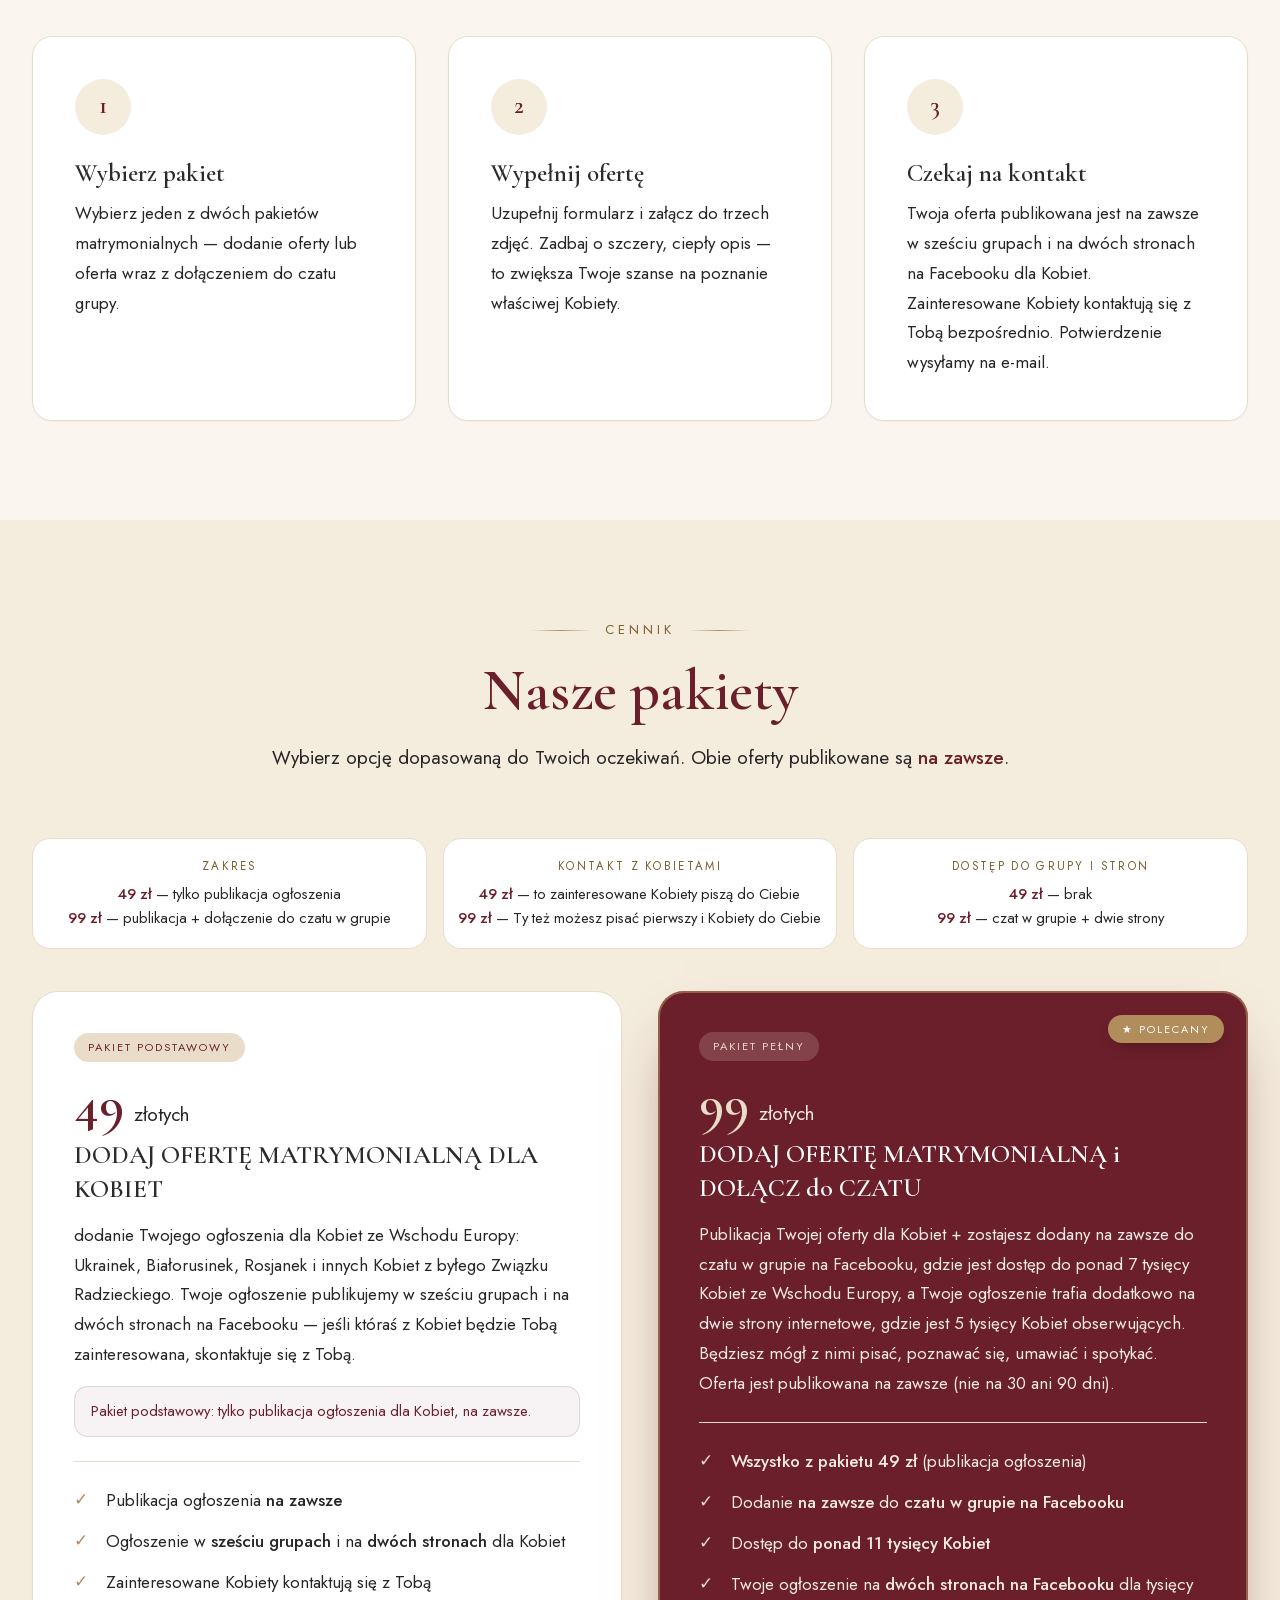
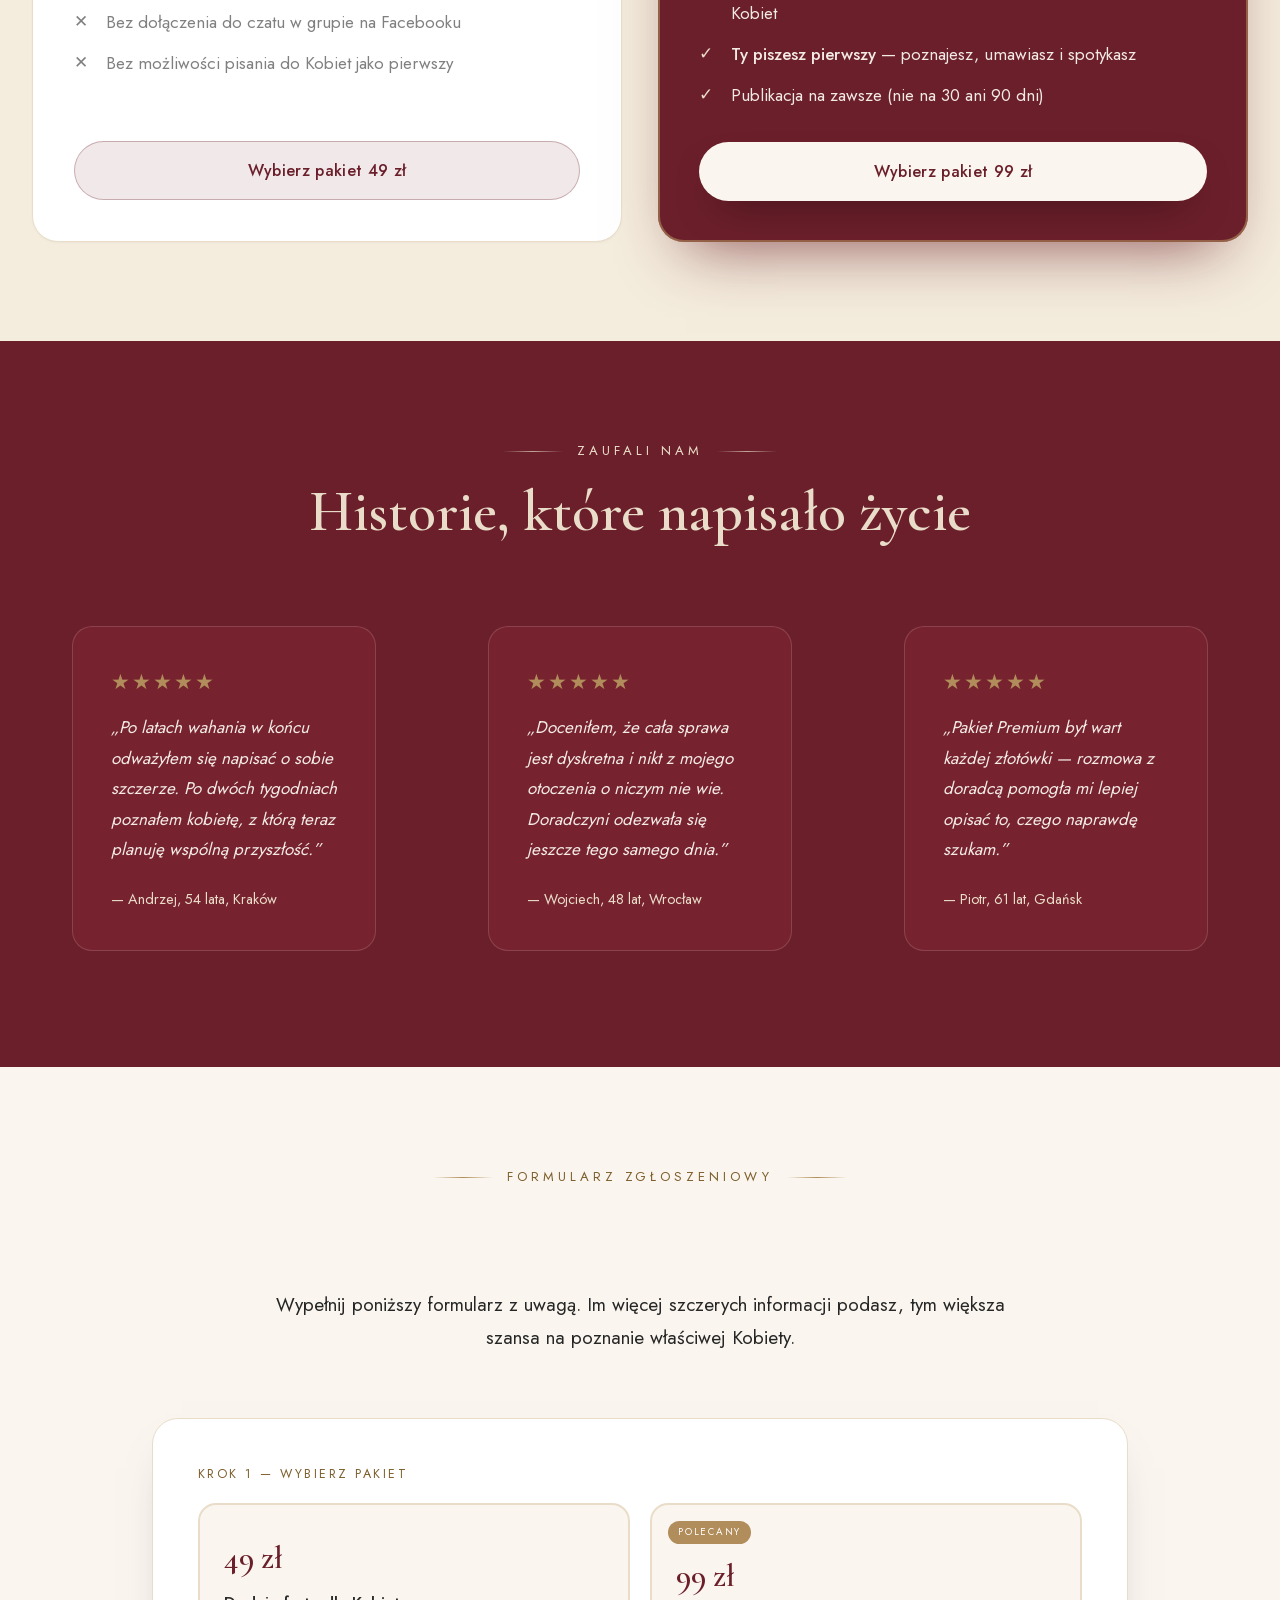
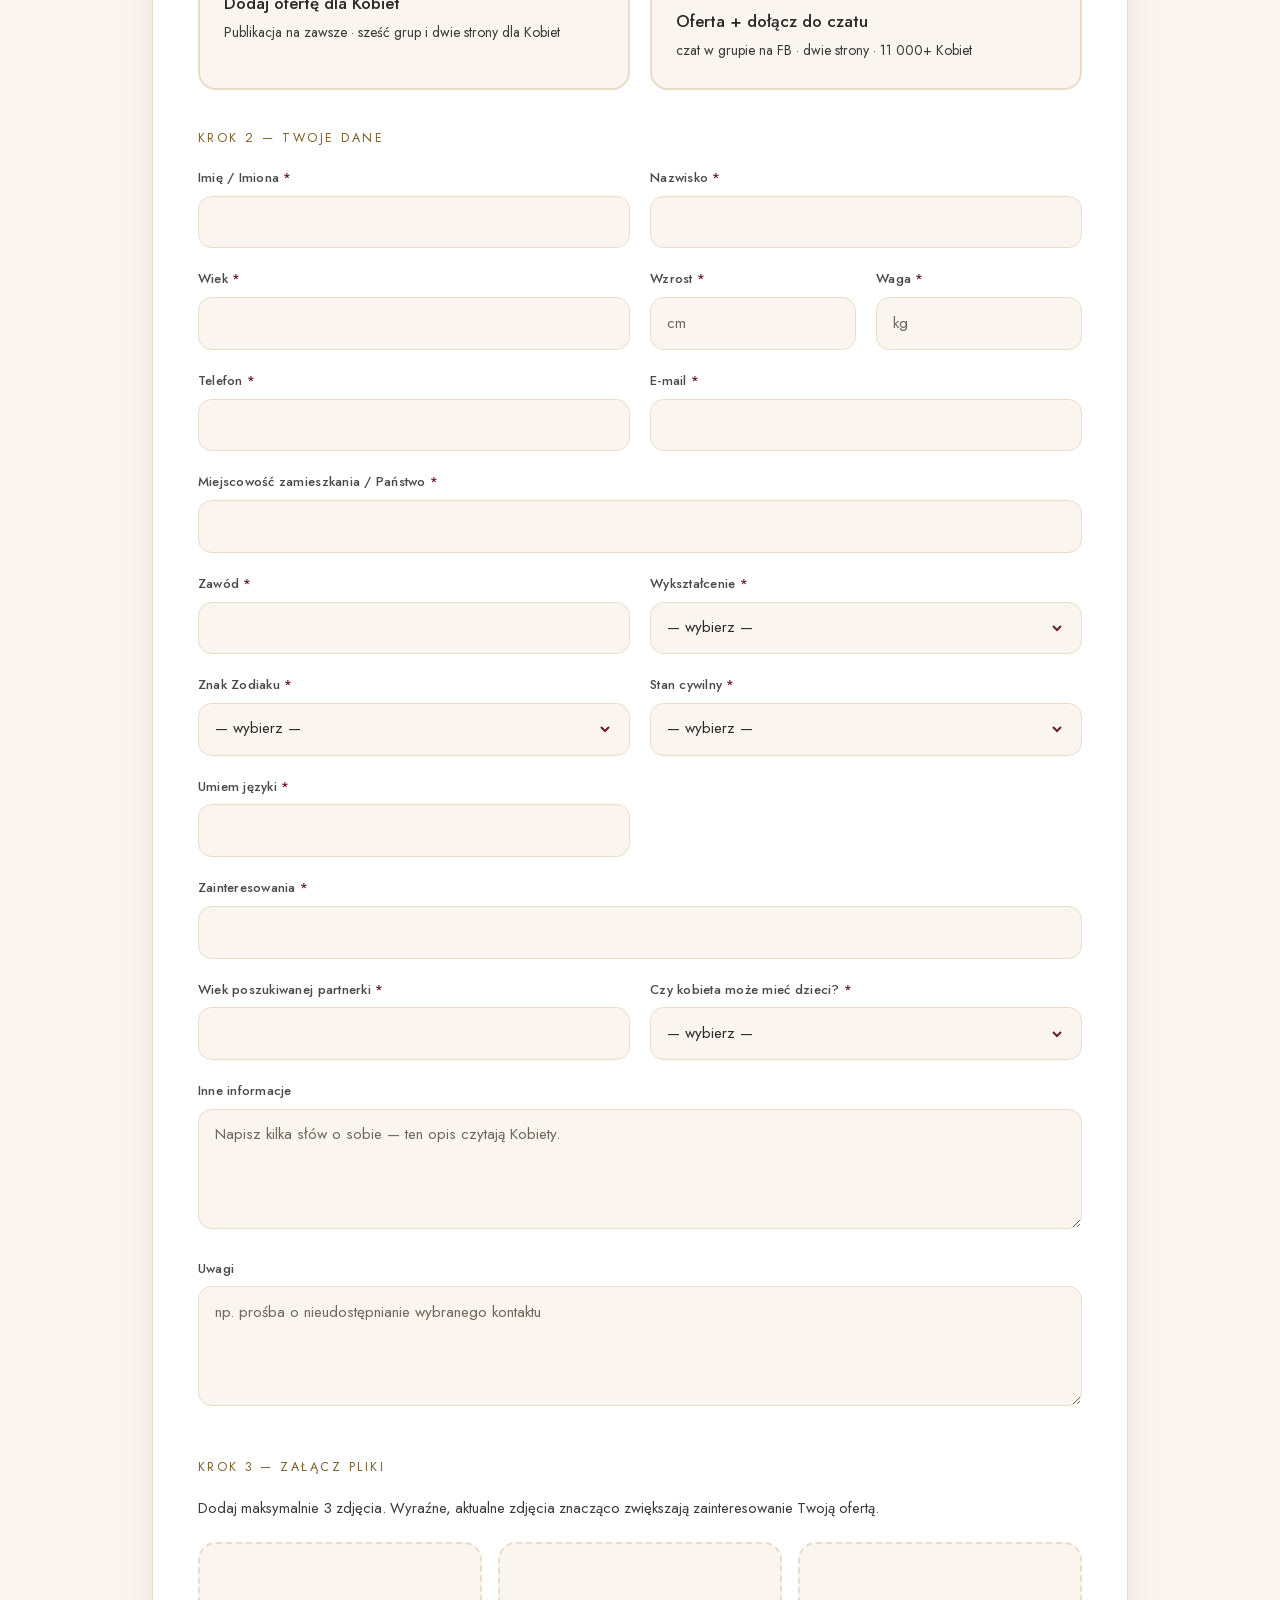
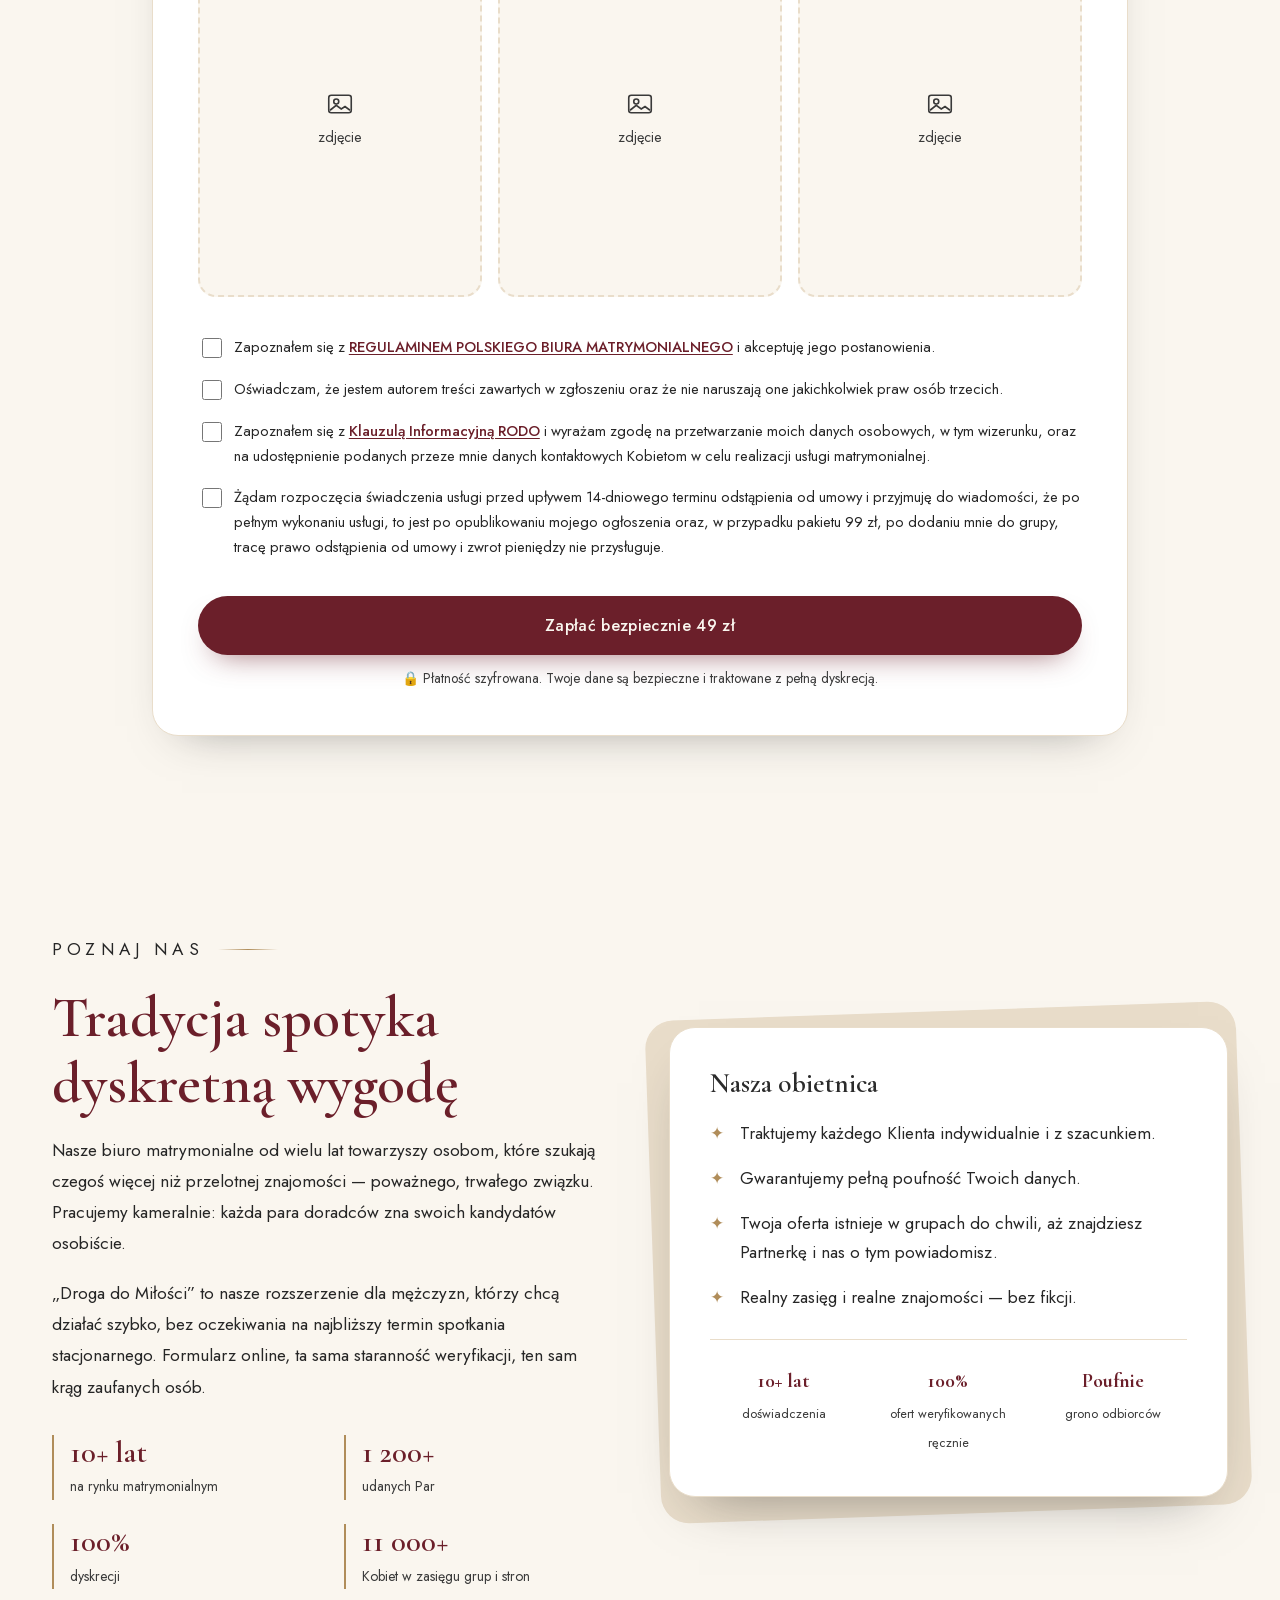
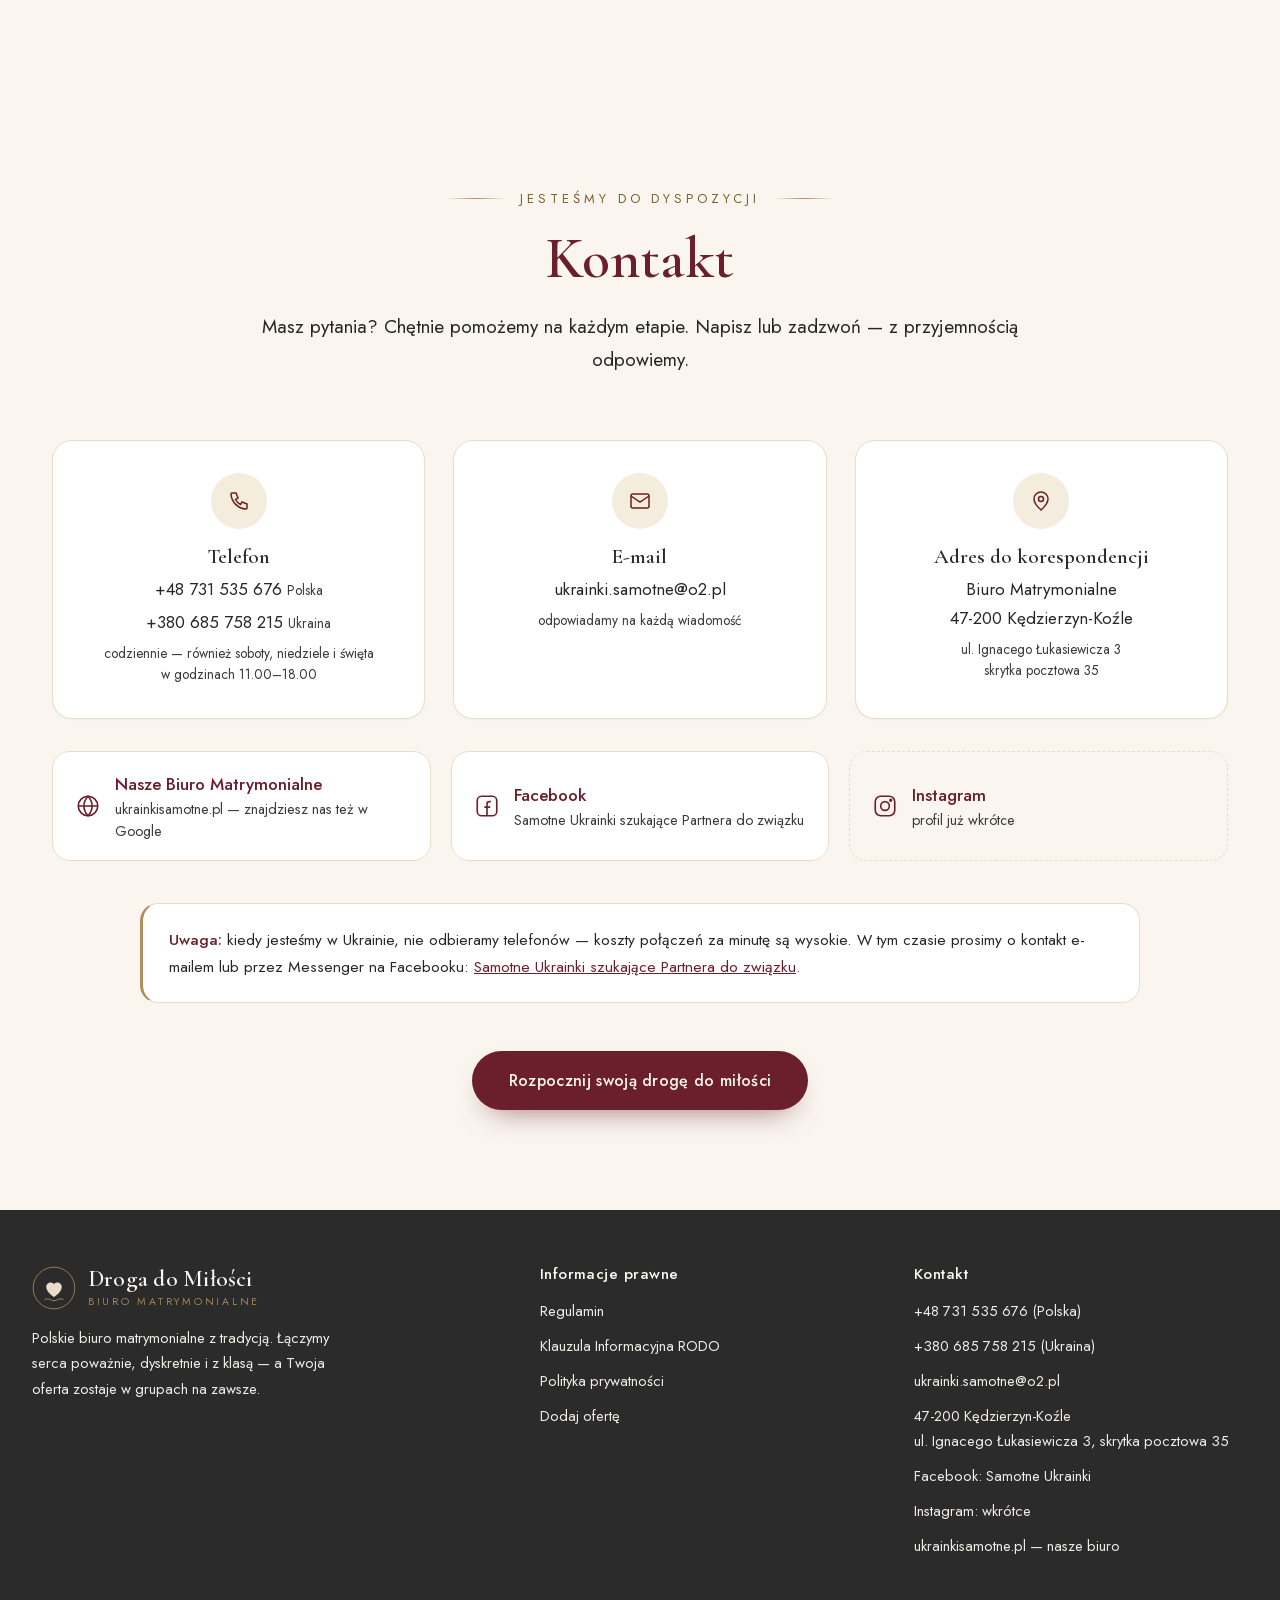
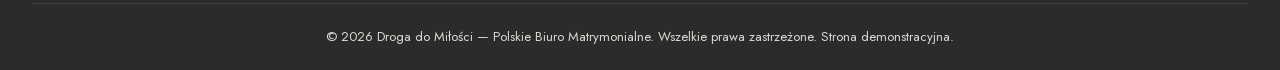
==== commit c413e4bb: "Poprawki klienta: kontrast tekstu, numer UA, strona biura, miejsce na Instagram, Regulamin i RODO w " ====
--- a/index.html
+++ b/index.html
@@ -8,7 +8,7 @@
 <meta name="description" content="Polskie biuro matrymonialne łączące samotnych mężczyzn z Kobietami ze Wschodu Europy. Publikacja oferty na zawsze w sześciu grupach i na dwóch stronach. Pakiety 49 zł i 99 zł.">
 <link rel="preload" href="assets/fonts/cormorant-garamond-600-latin.woff2" as="font" type="font/woff2" crossorigin>
 <link rel="preload" href="assets/fonts/jost-300-latin.woff2" as="font" type="font/woff2" crossorigin>
-<link rel="stylesheet" href="assets/style.css?v=VERSION_CSS">
+<link rel="stylesheet" href="assets/style.css?v=b32b1982">
 <link rel="icon" href="data:image/svg+xml,<svg xmlns=%22http://www.w3.org/2000/svg%22 viewBox=%220 0 64 64%22><rect width=%2264%22 height=%2264%22 fill=%22%236B1F2A%22/><path d=%22M32 46s-14-8.6-14-18.2c0-4.8 3.8-8.3 8.2-8.3 2.7 0 5 1.3 5.8 3.4.8-2.1 3.1-3.4 5.8-3.4 4.4 0 8.2 3.5 8.2 8.3C46 37.4 32 46 32 46z%22 fill=%22%23E9DDCA%22/></svg>">
 <script>document.documentElement.classList.add('js')</script>
 </head>
@@ -33,6 +33,8 @@
       <a href="#pakiety">Pakiety</a>
       <a href="#onas">O nas</a>
       <a href="#kontakt">Kontakt</a>
+      <a href="regulamin.html">Regulamin</a>
+      <a href="rodo.html">RODO</a>
     </nav>
 
     <a class="btn btn--burgundy btn--sm header__cta" href="#oferta">Dodaj ofertę</a>
@@ -44,6 +46,8 @@
       <a href="#pakiety">Pakiety</a>
       <a href="#onas">O nas</a>
       <a href="#kontakt">Kontakt</a>
+      <a href="regulamin.html">Regulamin</a>
+      <a href="rodo.html">RODO</a>
       <a class="btn btn--burgundy btn--wide" href="#oferta">Dodaj ofertę</a>
     </div>
   </div>
@@ -376,7 +380,8 @@
       <div class="contact reveal">
         <div class="contact__icon"><svg viewBox="0 0 24 24" fill="none" stroke="currentColor" stroke-width="1.5"><path d="M5 4h4l2 5-2.5 1.5a11 11 0 005 5L15 13l5 2v4a1 1 0 01-1.1 1A16 16 0 014 5.1 1 1 0 015 4z"/></svg></div>
         <h3>Telefon</h3>
-        <p><a href="tel:+48731535676">+48 731 535 676</a></p>
+        <p><a href="tel:+48731535676">+48 731 535 676</a> <em>Polska</em></p>
+        <p><a href="tel:+380685758215">+380 685 758 215</a> <em>Ukraina</em></p>
         <small>codziennie — również soboty, niedziele i święta<br>w godzinach 11.00–18.00</small>
       </div>
       <div class="contact reveal">
@@ -390,6 +395,21 @@
         <h3>Adres do korespondencji</h3>
         <p>Biuro Matrymonialne<br>47-200 Kędzierzyn-Koźle</p>
         <small>ul. Ignacego Łukasiewicza 3<br>skrytka pocztowa 35</small>
+      </div>
+    </div>
+
+    <div class="links">
+      <a class="link-card reveal" href="http://www.ukrainkisamotne.pl/" target="_blank" rel="noopener">
+        <svg viewBox="0 0 24 24" fill="none" stroke="currentColor" stroke-width="1.5"><circle cx="12" cy="12" r="9"/><path d="M3 12h18M12 3c2.5 2.7 3.8 5.7 3.8 9s-1.3 6.3-3.8 9c-2.5-2.7-3.8-5.7-3.8-9S9.5 5.7 12 3z"/></svg>
+        <div><b>Nasze Biuro Matrymonialne</b><span>ukrainkisamotne.pl — znajdziesz nas też w Google</span></div>
+      </a>
+      <a class="link-card reveal" href="https://www.facebook.com/profile.php?id=100050317462253" target="_blank" rel="noopener">
+        <svg viewBox="0 0 24 24" fill="none" stroke="currentColor" stroke-width="1.5"><rect x="3" y="3" width="18" height="18" rx="4"/><path d="M15.5 8H14a2 2 0 00-2 2v11M9.5 13h5.5"/></svg>
+        <div><b>Facebook</b><span>Samotne Ukrainki szukające Partnera do związku</span></div>
+      </a>
+      <div class="link-card link-card--soon reveal">
+        <svg viewBox="0 0 24 24" fill="none" stroke="currentColor" stroke-width="1.5"><rect x="3" y="3" width="18" height="18" rx="5"/><circle cx="12" cy="12" r="4"/><circle cx="17.3" cy="6.7" r=".8" fill="currentColor"/></svg>
+        <div><b>Instagram</b><span>profil już wkrótce</span></div>
       </div>
     </div>
 
@@ -430,10 +450,13 @@
       <div>
         <h4>Kontakt</h4>
         <ul>
-          <li><a href="tel:+48731535676">+48 731 535 676</a></li>
+          <li><a href="tel:+48731535676">+48 731 535 676</a> (Polska)</li>
+          <li><a href="tel:+380685758215">+380 685 758 215</a> (Ukraina)</li>
           <li><a href="mailto:ukrainki.samotne@o2.pl">ukrainki.samotne@o2.pl</a></li>
           <li>47-200 Kędzierzyn-Koźle<br>ul. Ignacego Łukasiewicza 3, skrytka pocztowa 35</li>
           <li><a href="https://www.facebook.com/profile.php?id=100050317462253" target="_blank" rel="noopener">Facebook: Samotne Ukrainki</a></li>
+          <li>Instagram: wkrótce</li>
+          <li><a href="http://www.ukrainkisamotne.pl/" target="_blank" rel="noopener">ukrainkisamotne.pl — nasze biuro</a></li>
         </ul>
       </div>
     </div>
@@ -462,6 +485,6 @@
   </div>
 </div>
 
-<script src="assets/app.js?v=VERSION_JS" defer></script>
+<script src="assets/app.js?v=febe28c4" defer></script>
 </body>
 </html>
--- a/assets/style.css
+++ b/assets/style.css
@@ -10,7 +10,8 @@
   --burgundy-light:#8A2C39;
   --charcoal:#2B2B2B;
   --gold:#B08D5A;
-  --muted:#A89F90;
+  --muted:#6F675B;
+  --gold-text:#7D5E2C;
   --soft:#4A4A4A;
   --font-serif:"Cormorant Garamond",Georgia,"Times New Roman",serif;
   --font-body:"Jost",-apple-system,BlinkMacSystemFont,"Segoe UI",sans-serif;
@@ -22,7 +23,7 @@
 section[id],div[id]{scroll-margin-top:96px}
 body{
   margin:0;background:var(--cream);color:var(--charcoal);
-  font-family:var(--font-body);font-size:16px;line-height:1.7;font-weight:300;
+  font-family:var(--font-body);font-size:17px;line-height:1.7;font-weight:400;
   -webkit-font-smoothing:antialiased;
 }
 img{max-width:100%;display:block}
@@ -47,7 +48,7 @@
 
 .ornament{
   display:flex;align-items:center;justify-content:center;gap:14px;
-  color:var(--gold);font-size:.82rem;letter-spacing:.3em;text-transform:uppercase;
+  color:var(--gold-text);font-size:.82rem;letter-spacing:.3em;text-transform:uppercase;
   font-weight:400;margin-bottom:1rem;
 }
 .ornament::before,.ornament::after{
@@ -56,12 +57,12 @@
 }
 .ornament--left{justify-content:flex-start}
 .ornament--left::before{display:none}
-.ornament--light{color:rgba(233,221,202,.85)}
+.ornament--light{color:var(--beige)}
 .ornament--light::before,.ornament--light::after{background:linear-gradient(to right, transparent, rgba(233,221,202,.7), transparent)}
 
 .title{font-size:clamp(2.4rem, 1.8rem + 2.6vw, 3.6rem);color:var(--burgundy);margin-bottom:1.1rem}
 .section--burgundy .title{color:var(--beige)}
-.subtitle{font-size:clamp(1.02rem, .98rem + .3vw, 1.18rem);color:rgba(43,43,43,.7);font-weight:300;line-height:1.75}
+.subtitle{font-size:clamp(1.02rem, .98rem + .3vw, 1.18rem);color:#262626;font-weight:400;line-height:1.75}
 .subtitle strong{color:var(--burgundy);font-weight:500}
 
 .btn{
@@ -75,7 +76,7 @@
 .btn--burgundy:hover{box-shadow:0 18px 40px -12px rgba(107,31,42,.6)}
 .btn--cream{background:var(--cream);color:var(--burgundy);box-shadow:0 18px 40px -20px rgba(0,0,0,.55)}
 .btn--cream:hover{background:var(--beige)}
-.btn--outline-cream{border-color:rgba(250,246,239,.5);color:var(--cream)}
+.btn--outline-cream{border-color:rgba(250,246,239,.85);color:var(--cream)}
 .btn--outline-cream:hover{background:rgba(250,246,239,.12)}
 .btn--soft{background:rgba(107,31,42,.1);color:var(--burgundy);border-color:rgba(107,31,42,.3)}
 .btn--soft:hover{background:var(--burgundy);color:var(--cream)}
@@ -90,9 +91,9 @@
 .logo__mark{width:46px;height:46px;flex:none}
 .logo__text{display:flex;flex-direction:column;line-height:1.1}
 .logo__name{font-family:var(--font-serif);font-size:1.45rem;font-weight:600;color:var(--burgundy);letter-spacing:.01em}
-.logo__sub{font-size:.66rem;letter-spacing:.26em;text-transform:uppercase;color:var(--gold);font-weight:400;margin-top:3px}
+.logo__sub{font-size:.66rem;letter-spacing:.26em;text-transform:uppercase;color:var(--gold-text);font-weight:400;margin-top:3px}
 .mainnav{display:flex;align-items:center;gap:18px}
-.mainnav a{position:relative;white-space:nowrap;text-decoration:none;font-size:.88rem;color:rgba(43,43,43,.8);font-weight:400;padding-block:4px}
+.mainnav a{position:relative;white-space:nowrap;text-decoration:none;font-size:.88rem;color:#262626;font-weight:400;padding-block:4px}
 .mainnav a::after{content:"";position:absolute;left:0;bottom:-2px;height:1.5px;width:0;background:var(--burgundy);transition:width .3s ease}
 .mainnav a:hover::after,.mainnav a.is-active::after{width:100%}
 .header__cta{flex:none}
@@ -102,7 +103,7 @@
 .burger span::before{top:-6px}.burger span::after{top:6px}
 .mobilenav{display:none;background:var(--cream);border-top:1px solid var(--beige)}
 .mobilenav.is-open{display:block}
-.mobilenav a{display:block;padding:13px 0;text-decoration:none;color:rgba(43,43,43,.85);border-bottom:1px solid rgba(233,221,202,.7)}
+.mobilenav a{display:block;padding:13px 0;text-decoration:none;color:#262626;border-bottom:1px solid rgba(233,221,202,.7)}
 .mobilenav .btn{margin:18px 0 22px}
 
 /* ============ HERO ============ */
@@ -120,12 +121,12 @@
 .hero .ornament::after{background:linear-gradient(to right, rgba(233,221,202,.8), transparent)}
 .hero h1{font-size:clamp(2.7rem, 1.9rem + 4vw, 5rem);font-weight:600;line-height:1.05;margin-bottom:1.4rem}
 .hero h1 em{font-style:italic;color:var(--beige);display:block}
-.hero__lead{font-size:clamp(1.08rem, 1rem + .45vw, 1.3rem);color:rgba(250,246,239,.85);font-weight:300;max-width:720px;margin-bottom:2.2rem;line-height:1.7}
+.hero__lead{font-size:clamp(1.08rem, 1rem + .45vw, 1.3rem);color:rgba(250,246,239,.95);font-weight:400;max-width:720px;margin-bottom:2.2rem;line-height:1.7}
 .hero__btns{display:flex;flex-wrap:wrap;gap:16px}
 .hero__stats{display:grid;grid-template-columns:repeat(3,1fr);gap:36px;margin-top:3.4rem;max-width:680px}
 .hero__stat b{display:block;font-family:var(--font-serif);font-size:clamp(1.9rem, 1.5rem + 1.4vw, 2.6rem);font-weight:600;color:var(--beige)}
-.hero__stat span{display:block;font-size:.86rem;color:rgba(250,246,239,.7);letter-spacing:.03em;margin-top:4px}
-.hero__arrow{position:absolute;bottom:26px;left:50%;transform:translateX(-50%);color:rgba(250,246,239,.6);animation:bounce 2s infinite}
+.hero__stat span{display:block;font-size:.86rem;color:rgba(250,246,239,.95);letter-spacing:.03em;margin-top:4px}
+.hero__arrow{position:absolute;bottom:26px;left:50%;transform:translateX(-50%);color:rgba(250,246,239,.95);animation:bounce 2s infinite}
 @keyframes bounce{0%,100%{transform:translate(-50%,0)}50%{transform:translate(-50%,10px)}}
 
 /* ============ NAGŁÓWEK PODSTRONY ============ */
@@ -137,15 +138,15 @@
     var(--burgundy-dark);
 }
 .pagehead h1{font-size:clamp(2.4rem, 1.9rem + 2.4vw, 3.8rem);margin-bottom:1rem}
-.pagehead p{color:rgba(250,246,239,.82);font-weight:300;max-width:760px;margin:0 auto;line-height:1.75}
+.pagehead p{color:rgba(250,246,239,.95);font-weight:400;max-width:760px;margin:0 auto;line-height:1.75}
 .pagehead .ornament{color:rgba(233,221,202,.85)}
 .pagehead .ornament::before,.pagehead .ornament::after{background:linear-gradient(to right, transparent, rgba(233,221,202,.7), transparent)}
-.crumbs{margin-top:1.6rem;font-size:.86rem;color:rgba(250,246,239,.6)}
+.crumbs{margin-top:1.6rem;font-size:.86rem;color:rgba(250,246,239,.95)}
 .crumbs a{text-decoration:none;border-bottom:1px solid rgba(233,221,202,.5)}
 .crumbs a:hover{color:var(--beige)}
 
 /* ============ PASEK ZAUFANIA ============ */
-.trust{background:var(--burgundy-dark);color:rgba(250,246,239,.9)}
+.trust{background:var(--burgundy-dark);color:rgba(250,246,239,.95)}
 .trust__inner{display:flex;flex-wrap:wrap;align-items:center;justify-content:center;gap:12px 40px;padding-block:20px;font-size:.9rem;letter-spacing:.02em}
 .trust__item{display:flex;align-items:center;gap:9px}
 .trust__item svg{width:17px;height:17px;flex:none;color:var(--gold)}
@@ -154,10 +155,10 @@
 .jp2{background:var(--beige-light);border-top:1px solid var(--beige);border-bottom:1px solid var(--beige)}
 .jp2__inner{padding-block:clamp(3rem, 2.4rem + 2vw, 4.6rem);text-align:center}
 .jp2__grid{display:grid;grid-template-columns:1fr auto 1fr;gap:clamp(1.6rem, 1rem + 2vw, 3.4rem);align-items:center;margin-top:2.2rem}
-.jp2__line span{display:block;font-size:.76rem;letter-spacing:.26em;text-transform:uppercase;color:var(--gold);margin-bottom:.7rem}
+.jp2__line span{display:block;font-size:.76rem;letter-spacing:.26em;text-transform:uppercase;color:var(--gold-text);margin-bottom:.7rem}
 .jp2__line p{font-family:var(--font-serif);font-size:clamp(1.35rem, 1.1rem + 1.1vw, 2.05rem);font-style:italic;color:var(--burgundy);line-height:1.3}
 .jp2__sep{width:1px;height:76px;background:linear-gradient(to bottom, transparent, var(--gold), transparent)}
-.jp2__author{margin-top:2rem;font-size:.9rem;letter-spacing:.18em;text-transform:uppercase;color:rgba(43,43,43,.6)}
+.jp2__author{margin-top:2rem;font-size:.9rem;letter-spacing:.18em;text-transform:uppercase;color:#3A3A3A}
 
 /* ============ KARTY KROKÓW ============ */
 .cards-3{display:grid;grid-template-columns:repeat(3,1fr);gap:32px}
@@ -173,13 +174,13 @@
 }
 .card:hover .card__num{background:var(--burgundy);color:var(--cream)}
 .card h3{font-size:1.55rem;color:var(--charcoal);margin-bottom:12px}
-.card p{color:rgba(43,43,43,.7);font-weight:300;line-height:1.75}
+.card p{color:#262626;font-weight:400;line-height:1.75}
 
 /* ============ PORÓWNANIE PAKIETÓW ============ */
 .compare{display:grid;grid-template-columns:repeat(3,1fr);gap:16px;max-width:1240px;margin:0 auto 2.6rem;text-align:center}
 .compare__box{background:#fff;border:1px solid var(--beige);border-radius:18px;padding:18px 14px}
-.compare__label{font-size:.72rem;letter-spacing:.2em;text-transform:uppercase;color:var(--gold);margin-bottom:6px}
-.compare__box p{font-size:.92rem;color:rgba(43,43,43,.7);line-height:1.6}
+.compare__label{font-size:.72rem;letter-spacing:.2em;text-transform:uppercase;color:var(--gold-text);margin-bottom:6px}
+.compare__box p{font-size:.92rem;color:#262626;line-height:1.6}
 .compare__box b{color:var(--burgundy);font-weight:500}
 
 /* ============ PAKIETY ============ */
@@ -194,34 +195,34 @@
 .plan__price{display:flex;align-items:baseline;gap:10px;margin-bottom:8px}
 .plan__price b{font-family:var(--font-serif);font-size:3.3rem;font-weight:600;color:var(--burgundy);line-height:1}
 .plan--full .plan__price b{color:var(--beige)}
-.plan__price span{font-size:1.2rem;color:rgba(43,43,43,.7)}
-.plan--full .plan__price span{color:rgba(250,246,239,.8)}
+.plan__price span{font-size:1.2rem;color:#262626}
+.plan--full .plan__price span{color:rgba(250,246,239,.95)}
 .plan h3{font-size:1.6rem;color:var(--charcoal);margin-bottom:16px;line-height:1.3}
 .plan--full h3{color:#fff}
-.plan__desc{color:rgba(43,43,43,.75);font-weight:300;line-height:1.75;margin-bottom:16px}
-.plan--full .plan__desc{color:rgba(250,246,239,.85);margin-bottom:24px}
+.plan__desc{color:#262626;font-weight:400;line-height:1.75;margin-bottom:16px}
+.plan--full .plan__desc{color:rgba(250,246,239,.95);margin-bottom:24px}
 .plan__note{font-size:.92rem;color:var(--burgundy);font-weight:400;background:rgba(107,31,42,.05);border:1px solid rgba(107,31,42,.15);border-radius:14px;padding:12px 16px;margin-bottom:24px}
-.plan__list{display:grid;gap:12px;border-top:1px solid var(--beige);padding-top:24px;margin-bottom:32px;color:rgba(43,43,43,.75)}
-.plan--full .plan__list{border-top-color:rgba(250,246,239,.2);color:rgba(250,246,239,.9)}
-.plan__list li{display:grid;grid-template-columns:20px 1fr;gap:12px;align-items:start;font-weight:300}
+.plan__list{display:grid;gap:12px;border-top:1px solid var(--beige);padding-top:24px;margin-bottom:32px;color:#262626}
+.plan--full .plan__list{border-top-color:rgba(250,246,239,.85);color:rgba(250,246,239,.95)}
+.plan__list li{display:grid;grid-template-columns:20px 1fr;gap:12px;align-items:start;font-weight:400}
 .plan__list li i{font-style:normal;color:var(--gold);line-height:1.6}
 .plan--full .plan__list li i{color:var(--beige)}
 .plan__list li strong{font-weight:500}
-.plan__list li.off{color:rgba(43,43,43,.4)}
-.plan__list li.off i{color:rgba(43,43,43,.4)}
+.plan__list li.off{color:rgba(43,43,43,.6)}
+.plan__list li.off i{color:rgba(43,43,43,.6)}
 .plan .btn{margin-top:auto}
 
 /* ============ OPINIE ============ */
 .quotes{display:grid;grid-template-columns:repeat(3,1fr);gap:32px}
 .quote{background:rgba(138,44,57,.4);border:1px solid rgba(250,246,239,.15);border-radius:20px;padding:38px}
 .quote__stars{color:var(--gold);font-size:1.3rem;letter-spacing:.1em;margin-bottom:12px}
-.quote blockquote{margin:0 0 22px;font-weight:300;font-style:italic;color:rgba(250,246,239,.9);line-height:1.8}
+.quote blockquote{margin:0 0 22px;font-weight:400;font-style:italic;color:rgba(250,246,239,.95);line-height:1.8}
 .quote figcaption{font-size:.9rem;color:var(--beige)}
 
 /* ============ FORMULARZ ============ */
 .form-card{background:#fff;border:1px solid var(--beige);border-radius:26px;box-shadow:0 20px 45px -30px rgba(43,43,43,.5);padding:clamp(1.6rem, 1.2rem + 2vw, 3rem)}
-.step-label{font-size:.78rem;letter-spacing:.2em;text-transform:uppercase;color:var(--gold);margin-bottom:1.1rem}
-.step-hint{color:rgba(43,43,43,.6);font-size:.93rem;font-weight:300;margin-bottom:1.3rem}
+.step-label{font-size:.78rem;letter-spacing:.2em;text-transform:uppercase;color:var(--gold-text);margin-bottom:1.1rem}
+.step-hint{color:#3A3A3A;font-size:.93rem;font-weight:400;margin-bottom:1.3rem}
 .pkg-grid{display:grid;grid-template-columns:1fr 1fr;gap:20px;margin-bottom:2.4rem}
 .pkg-card{position:relative;display:block;background:var(--cream);border:2px solid var(--beige);border-radius:18px;padding:26px 24px;cursor:pointer;transition:all .35s cubic-bezier(.2,.8,.2,1)}
 .pkg-card:hover{border-color:rgba(107,31,42,.4)}
@@ -233,14 +234,14 @@
 .pkg-price{display:block;font-family:var(--font-serif);font-size:2rem;font-weight:600;color:var(--burgundy);margin-bottom:4px}
 .pkg-card--full .pkg-price{margin-top:18px}
 .pkg-name{display:block;font-weight:500;color:var(--charcoal);margin-bottom:4px}
-.pkg-desc{display:block;font-size:.88rem;color:rgba(43,43,43,.6);font-weight:300;line-height:1.55}
+.pkg-desc{display:block;font-size:.88rem;color:#3A3A3A;font-weight:400;line-height:1.55}
 
 .grid-2{display:grid;grid-template-columns:1fr 1fr;gap:20px}
 .grid-2 .col-2{grid-column:1/-1}
 .pair{display:grid;grid-template-columns:1fr 1fr;gap:20px}
 .lbl{display:block;font-size:.82rem;font-weight:500;color:var(--soft);margin-bottom:.4rem;letter-spacing:.02em}
 .req{color:var(--burgundy)}
-.field{width:100%;padding:.78rem 1rem;border:1.5px solid var(--beige);border-radius:.85rem;background:var(--cream);color:var(--charcoal);font-size:.95rem;font-weight:300;transition:border-color .25s ease, box-shadow .25s ease, background .25s ease}
+.field{width:100%;padding:.78rem 1rem;border:1.5px solid var(--beige);border-radius:.85rem;background:var(--cream);color:var(--charcoal);font-size:.95rem;font-weight:400;transition:border-color .25s ease, box-shadow .25s ease, background .25s ease}
 .field::placeholder{color:var(--muted)}
 .field:focus{border-color:var(--burgundy);box-shadow:0 0 0 4px rgba(107,31,42,.1);background:#fff;outline:none}
 .field.is-invalid{border-color:var(--burgundy);background:rgba(107,31,42,.04)}
@@ -248,7 +249,7 @@
 select.field{appearance:none;background-image:url("data:image/svg+xml;charset=utf8,%3Csvg xmlns='http://www.w3.org/2000/svg' width='16' height='16' fill='none' stroke='%236b1f2a' stroke-width='2'%3E%3Cpath d='M4 6l4 4 4-4'/%3E%3C/svg%3E");background-repeat:no-repeat;background-position:right 1rem center;padding-right:2.5rem}
 
 .dropzones{display:grid;grid-template-columns:repeat(3,1fr);gap:16px}
-.dropzone{position:relative;display:flex;flex-direction:column;align-items:center;justify-content:center;gap:6px;text-align:center;border:2px dashed var(--beige);border-radius:18px;background:var(--cream);aspect-ratio:4/5;cursor:pointer;color:rgba(43,43,43,.5);font-size:.9rem;transition:all .3s ease;overflow:hidden}
+.dropzone{position:relative;display:flex;flex-direction:column;align-items:center;justify-content:center;gap:6px;text-align:center;border:2px dashed var(--beige);border-radius:18px;background:var(--cream);aspect-ratio:4/5;cursor:pointer;color:#3A3A3A;font-size:.9rem;transition:all .3s ease;overflow:hidden}
 .dropzone:hover{border-color:var(--burgundy);background:var(--beige-light);color:var(--burgundy)}
 .dropzone input{position:absolute;opacity:0;width:0;height:0}
 .dropzone svg{width:30px;height:30px}
@@ -261,52 +262,52 @@
 .consents{display:grid;gap:16px;margin-top:2.4rem}
 .consent{display:grid;grid-template-columns:22px 1fr;gap:14px;align-items:start;cursor:pointer}
 .consent input{width:20px;height:20px;margin-top:3px;accent-color:var(--burgundy)}
-.consent span{font-size:.92rem;color:rgba(43,43,43,.8);font-weight:300;line-height:1.7}
+.consent span{font-size:.92rem;color:#262626;font-weight:400;line-height:1.7}
 .consent a{color:var(--burgundy);text-decoration:underline;text-underline-offset:2px;font-weight:500}
 .consent.is-invalid span{color:var(--burgundy)}
 .form-warn{display:none;font-size:.9rem;color:var(--burgundy);margin-top:1rem}
 .form-warn.is-visible{display:block}
 .form-foot{margin-top:2.2rem;text-align:center}
-.form-foot p{font-size:.86rem;color:rgba(43,43,43,.55);margin-top:12px;font-weight:300}
+.form-foot p{font-size:.86rem;color:#3A3A3A;margin-top:12px;font-weight:400}
 
 /* ============ O NAS ============ */
 .about{display:grid;grid-template-columns:1fr 1fr;gap:clamp(2.4rem, 1.6rem + 3vw, 3.6rem);align-items:center}
-.about p{color:rgba(43,43,43,.75);font-size:1.08rem;font-weight:300;line-height:1.8;margin-bottom:1.2rem}
+.about p{color:#262626;font-size:1.08rem;font-weight:400;line-height:1.8;margin-bottom:1.2rem}
 .about__stats{display:grid;grid-template-columns:1fr 1fr;gap:24px;margin-top:2rem}
 .about__stat{border-left:2px solid var(--gold);padding-left:16px}
 .about__stat b{display:block;font-family:var(--font-serif);font-size:1.9rem;font-weight:600;color:var(--burgundy);line-height:1.2}
-.about__stat span{font-size:.88rem;color:rgba(43,43,43,.6)}
+.about__stat span{font-size:.88rem;color:#3A3A3A}
 .promise-wrap{position:relative}
 .promise-wrap::before{content:"";position:absolute;inset:-16px;background:var(--beige);border-radius:28px;transform:rotate(-2deg)}
 .promise{position:relative;background:#fff;border:1px solid var(--beige);border-radius:26px;box-shadow:0 26px 55px -30px rgba(43,43,43,.5);padding:40px}
 .promise h3{font-size:1.7rem;color:var(--charcoal);margin-bottom:20px}
-.promise ul{display:grid;gap:16px;color:rgba(43,43,43,.75)}
-.promise li{display:grid;grid-template-columns:18px 1fr;gap:12px;font-weight:300;line-height:1.7}
+.promise ul{display:grid;gap:16px;color:#262626}
+.promise li{display:grid;grid-template-columns:18px 1fr;gap:12px;font-weight:400;line-height:1.7}
 .promise li i{font-style:normal;color:var(--gold)}
 .promise__foot{display:grid;grid-template-columns:repeat(3,1fr);gap:16px;margin-top:28px;padding-top:24px;border-top:1px solid var(--beige);text-align:center}
 .promise__foot b{display:block;font-family:var(--font-serif);font-size:1.25rem;color:var(--burgundy)}
-.promise__foot span{font-size:.8rem;color:rgba(43,43,43,.6);line-height:1.5}
+.promise__foot span{font-size:.8rem;color:#3A3A3A;line-height:1.5}
 
 /* ============ REGULAMIN / RODO ============ */
 .doc{background:#fff;border:1px solid var(--beige);border-radius:26px;box-shadow:0 20px 45px -30px rgba(43,43,43,.5);padding:clamp(1.8rem, 1.4rem + 2.4vw, 3.6rem);display:grid;gap:2rem}
-.doc__note{font-size:.9rem;font-style:italic;color:rgba(43,43,43,.55);background:var(--beige-light);border-radius:14px;padding:12px 18px}
+.doc__note{font-size:.9rem;font-style:italic;color:#3A3A3A;background:var(--beige-light);border-radius:14px;padding:12px 18px}
 .doc h3{font-size:1.55rem;color:var(--charcoal);margin-bottom:.7rem}
-.doc p{color:rgba(43,43,43,.7);font-weight:300;line-height:1.8}
+.doc p{color:#262626;font-weight:400;line-height:1.8}
 .doc p + p{margin-top:.9rem}
 .doc strong{color:var(--charcoal);font-weight:500}
-.doc ul{display:grid;gap:14px;color:rgba(43,43,43,.7);font-weight:300}
+.doc ul{display:grid;gap:14px;color:#262626;font-weight:400}
 .doc ul li{display:grid;grid-template-columns:18px 1fr;gap:12px;line-height:1.75}
 .doc ul li i{font-style:normal;color:var(--gold)}
 .doc__highlight{border:2px solid rgba(107,31,42,.25);background:rgba(107,31,42,.03);border-radius:20px;padding:clamp(1.4rem, 1.2rem + 1vw, 2rem)}
 .doc__highlight h3{color:var(--burgundy)}
-.doc ol{padding-left:20px;display:grid;gap:14px;color:rgba(43,43,43,.75);font-weight:300;line-height:1.8}
+.doc ol{padding-left:20px;display:grid;gap:14px;color:#262626;font-weight:400;line-height:1.8}
 .doc ol li::marker{color:var(--burgundy)}
 .rodo{margin-top:3rem;background:#fff;border:2px solid rgba(107,31,42,.25);border-radius:26px;box-shadow:0 26px 55px -30px rgba(43,43,43,.55);padding:clamp(1.8rem, 1.4rem + 2vw, 3rem)}
 .rodo__head{text-align:center;margin-bottom:2rem}
 .rodo__head h3{font-size:clamp(1.7rem, 1.4rem + 1.2vw, 2.3rem);color:var(--burgundy);margin-top:.6rem}
 .rodo__icon{display:grid;place-items:center;width:52px;height:52px;border-radius:50%;background:var(--beige-light);color:var(--burgundy);margin:1rem auto 0}
 .rodo h4{font-family:var(--font-serif);font-size:1.3rem;font-weight:600;color:var(--charcoal);margin:1.6rem 0 .6rem}
-.rodo p{color:rgba(43,43,43,.7);font-weight:300;line-height:1.8}
+.rodo p{color:#262626;font-weight:400;line-height:1.8}
 
 /* ============ KONTAKT ============ */
 .contacts{display:grid;grid-template-columns:repeat(3,1fr);gap:28px;max-width:1240px;margin:0 auto}
@@ -315,26 +316,37 @@
 .contact__icon{display:grid;place-items:center;width:56px;height:56px;border-radius:50%;background:var(--beige-light);color:var(--burgundy);margin:0 auto 16px}
 .contact__icon svg{width:24px;height:24px}
 .contact h3{font-size:1.3rem;color:var(--charcoal);margin-bottom:6px}
-.contact p{color:rgba(43,43,43,.72);font-weight:300;word-break:break-word}
+.contact p{color:#262626;font-weight:400;word-break:break-word}
 .contact a{text-decoration:none}
 .contact a:hover{color:var(--burgundy)}
-.contact small{display:block;color:rgba(43,43,43,.5);font-size:.85rem;margin-top:6px;line-height:1.6}
-.contact-note{max-width:1000px;margin:2.6rem auto 0;background:#fff;border:1px solid var(--beige);border-left:3px solid var(--gold);border-radius:18px;padding:22px 26px;color:rgba(43,43,43,.75);font-weight:300;line-height:1.75;font-size:.97rem}
+.contact small{display:block;color:#3A3A3A;font-size:.85rem;margin-top:6px;line-height:1.6}
+.contact-note{max-width:1000px;margin:2.6rem auto 0;background:#fff;border:1px solid var(--beige);border-left:3px solid var(--gold);border-radius:18px;padding:22px 26px;color:#262626;font-weight:400;line-height:1.75;font-size:.97rem}
 .contact-note strong{color:var(--burgundy);font-weight:500}
 .contact-cta{text-align:center;margin-top:3rem}
 
+/* ============ SOCIAL / BIURO ============ */
+.links{display:grid;grid-template-columns:repeat(3,1fr);gap:20px;max-width:1240px;margin:2rem auto 0}
+.link-card{display:flex;align-items:center;gap:14px;background:#fff;border:1px solid var(--beige);border-radius:18px;padding:18px 22px;text-decoration:none;color:var(--charcoal);transition:box-shadow .3s ease,transform .3s ease}
+a.link-card:hover{box-shadow:0 22px 45px -26px rgba(43,43,43,.45);transform:translateY(-3px)}
+.link-card svg{width:26px;height:26px;flex:none;color:var(--burgundy)}
+.link-card b{display:block;font-weight:500;color:var(--burgundy)}
+.link-card span{display:block;font-size:.9rem;color:#3A3A3A;line-height:1.5}
+.link-card--soon{border-style:dashed;background:var(--cream)}
+.contact p + p{margin-top:4px}
+.contact p em{font-style:normal;font-size:.85rem;color:#3A3A3A}
+
 /* ============ STOPKA ============ */
-.footer{background:var(--charcoal);color:rgba(250,246,239,.7);padding-block:56px 0}
+.footer{background:var(--charcoal);color:rgba(250,246,239,.95);padding-block:56px 0}
 .footer__grid{display:grid;grid-template-columns:1.4fr 1fr 1fr;gap:40px}
 .footer__logo{display:flex;align-items:center;gap:12px;margin-bottom:16px}
 .footer__logo .logo__name{color:var(--cream);font-size:1.45rem}
 .footer__logo .logo__sub{color:rgba(176,141,90,.9)}
-.footer p{font-size:.92rem;font-weight:300;line-height:1.75;max-width:36ch}
+.footer p{font-size:.92rem;font-weight:400;line-height:1.75;max-width:36ch}
 .footer h4{font-family:var(--font-body);font-size:.95rem;font-weight:500;color:var(--cream);margin-bottom:16px;letter-spacing:.03em}
-.footer ul{display:grid;gap:10px;font-size:.92rem;font-weight:300}
+.footer ul{display:grid;gap:10px;font-size:.92rem;font-weight:400}
 .footer a{text-decoration:none;transition:color .2s ease}
 .footer a:hover{color:var(--beige)}
-.footer__bottom{border-top:1px solid rgba(250,246,239,.1);margin-top:44px;padding-block:22px;text-align:center;font-size:.82rem;font-weight:300;color:rgba(250,246,239,.5)}
+.footer__bottom{border-top:1px solid rgba(250,246,239,.1);margin-top:44px;padding-block:22px;text-align:center;font-size:.82rem;font-weight:400;color:rgba(250,246,239,.85)}
 
 /* ============ MODALE ============ */
 .overlay{position:fixed;inset:0;z-index:80;display:none;align-items:center;justify-content:center;padding:20px}
@@ -344,15 +356,15 @@
 .spinner{width:44px;height:44px;border:3px solid rgba(255,255,255,.35);border-top-color:#fff;border-radius:50%;animation:spin .8s linear infinite;margin-bottom:24px}
 @keyframes spin{to{transform:rotate(360deg)}}
 .overlay--loading h3{font-family:var(--font-serif);font-size:1.9rem;font-weight:600}
-.overlay--loading p{color:rgba(250,246,239,.6);font-size:.9rem;margin-top:8px}
+.overlay--loading p{color:rgba(250,246,239,.95);font-size:.9rem;margin-top:8px}
 .modal{background:var(--cream);border-radius:26px;box-shadow:0 40px 90px -40px rgba(0,0,0,.8);max-width:520px;width:100%;padding:clamp(1.8rem, 1.5rem + 1.6vw, 2.8rem);text-align:center;animation:modalIn .5s cubic-bezier(.2,.8,.2,1) both;max-height:90vh;overflow:auto}
 @keyframes modalIn{from{opacity:0;transform:translateY(24px) scale(.96)}to{opacity:1;transform:none}}
 .modal__icon{display:grid;place-items:center;width:76px;height:76px;border-radius:50%;background:var(--burgundy);color:var(--cream);margin:0 auto 22px}
 .modal__icon svg{width:34px;height:34px}
 .modal h3{font-size:clamp(1.9rem, 1.6rem + 1.2vw, 2.5rem);color:var(--burgundy);margin-bottom:8px}
-.modal__sub{color:var(--gold);letter-spacing:.2em;text-transform:uppercase;font-size:.74rem;margin-bottom:1.4rem}
-.modal__body{text-align:left;color:rgba(43,43,43,.8);font-weight:300;line-height:1.8}
-.modal__hint{margin-top:1.4rem;background:#fff;border:1px solid var(--beige);border-radius:14px;padding:14px;font-size:.86rem;color:rgba(43,43,43,.6)}
+.modal__sub{color:var(--gold-text);letter-spacing:.2em;text-transform:uppercase;font-size:.74rem;margin-bottom:1.4rem}
+.modal__body{text-align:left;color:#262626;font-weight:400;line-height:1.8}
+.modal__hint{margin-top:1.4rem;background:#fff;border:1px solid var(--beige);border-radius:14px;padding:14px;font-size:.86rem;color:#3A3A3A}
 
 /* ============ REVEAL ============ */
 .js .reveal{opacity:0;transform:translateY(28px);transition:opacity .8s ease, transform .8s ease}
@@ -370,7 +382,7 @@
 }
 @media (max-width:1040px){
   .burger{display:flex}
-  .cards-3,.quotes,.contacts{grid-template-columns:1fr}
+  .cards-3,.quotes,.contacts,.links{grid-template-columns:1fr}
   .about{grid-template-columns:1fr}
   .plans{grid-template-columns:1fr}
   .compare{grid-template-columns:1fr}
